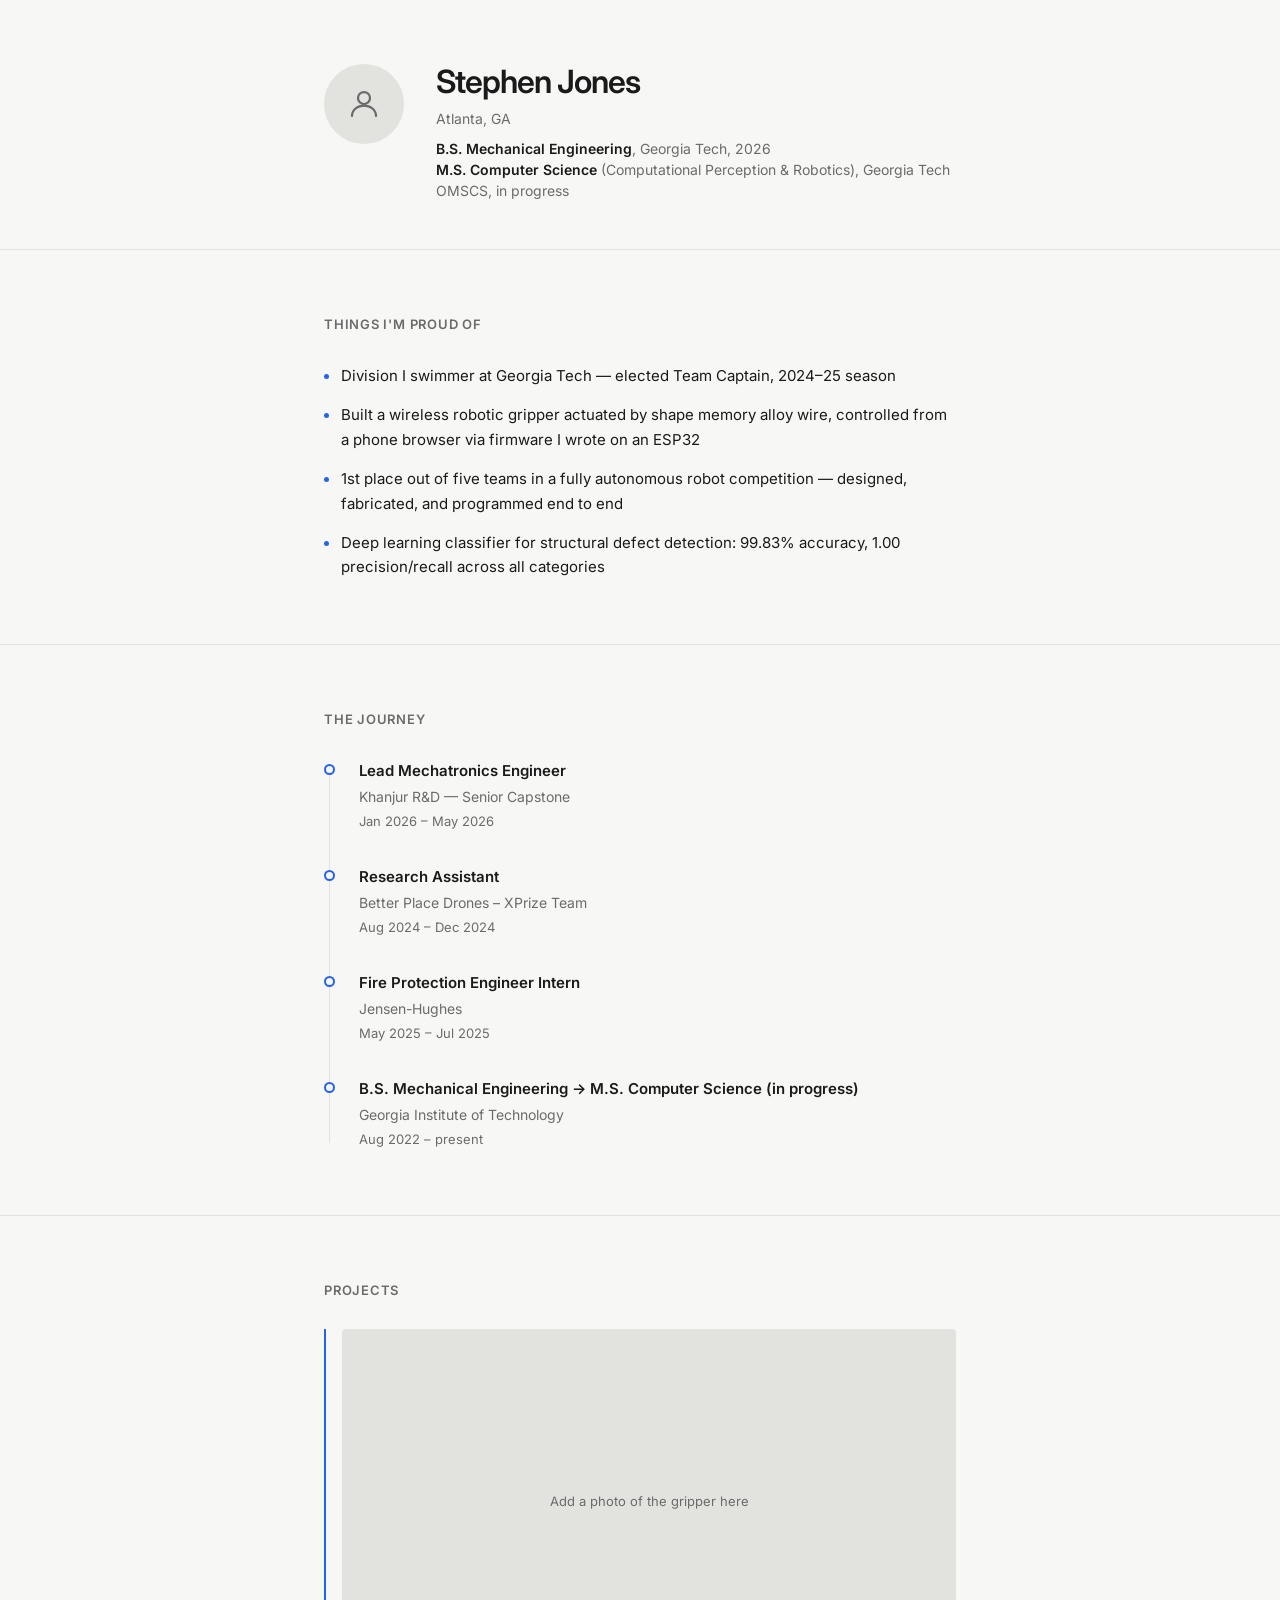
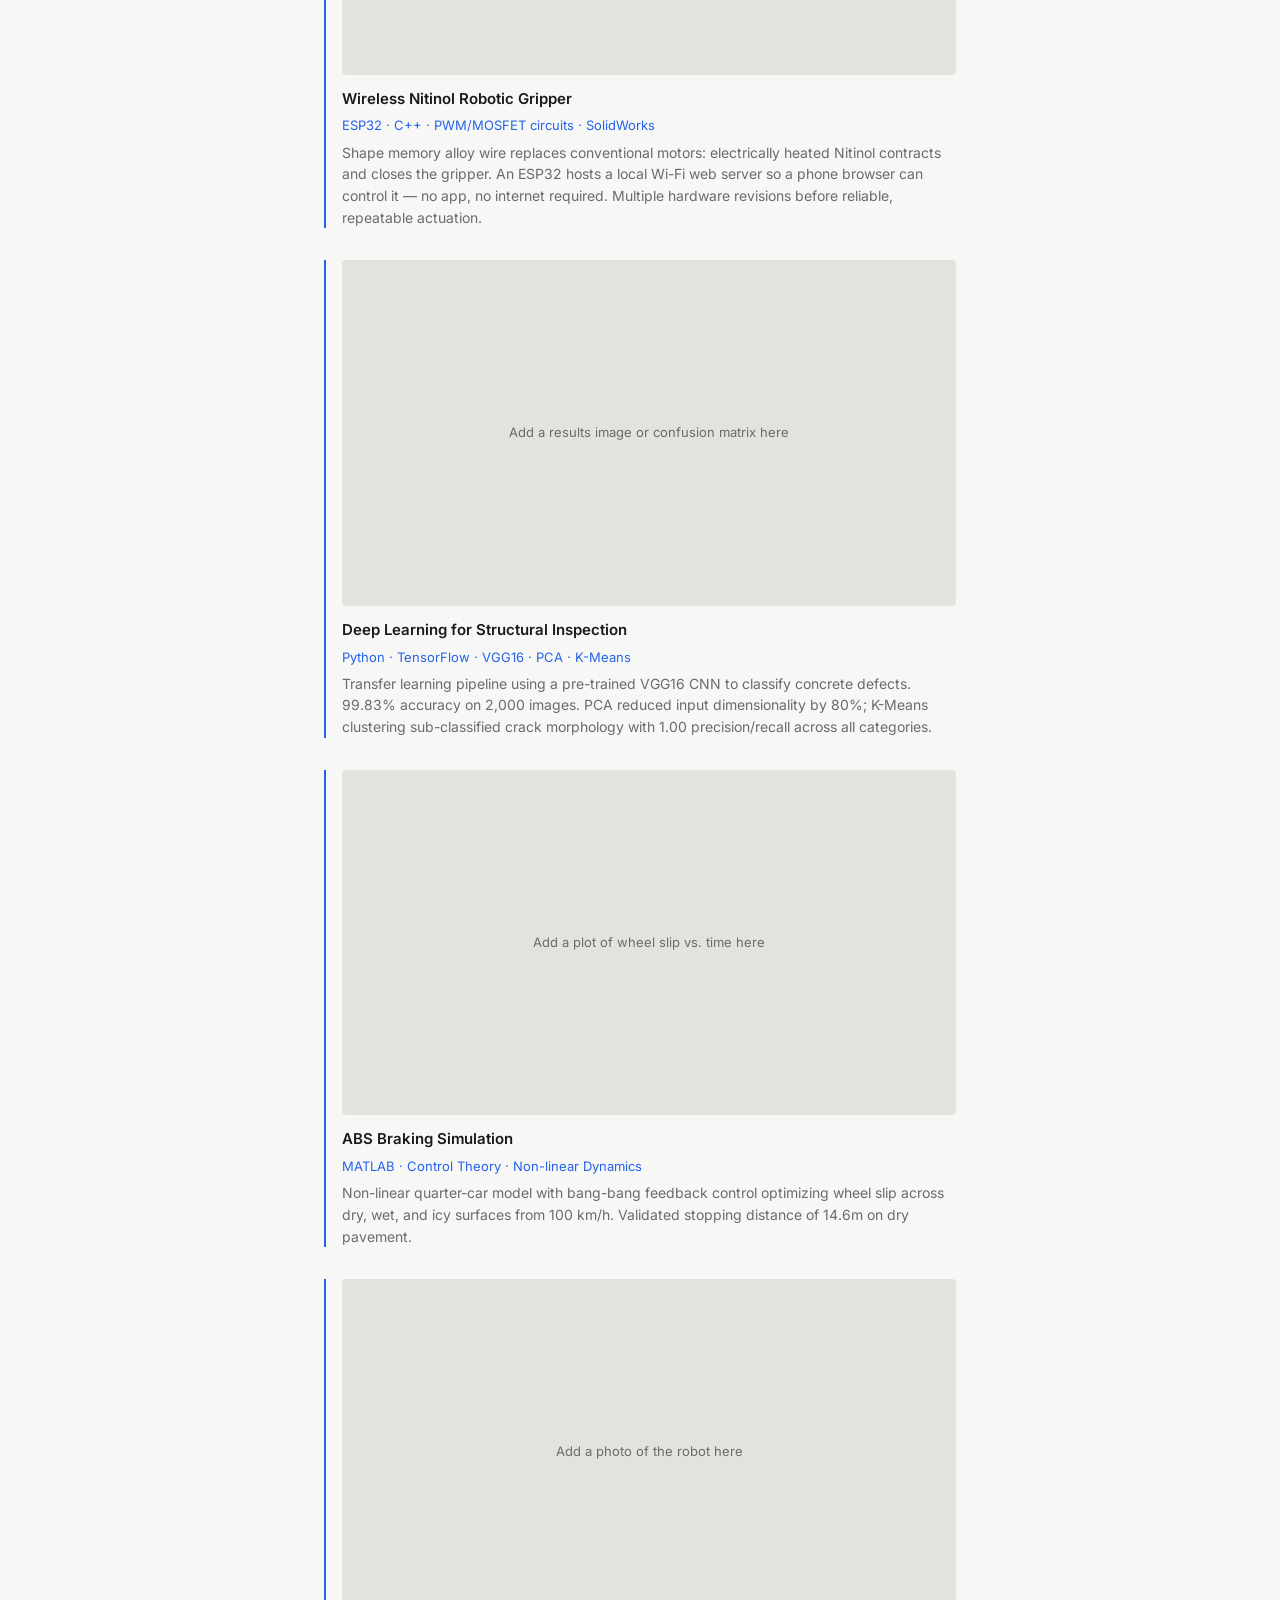
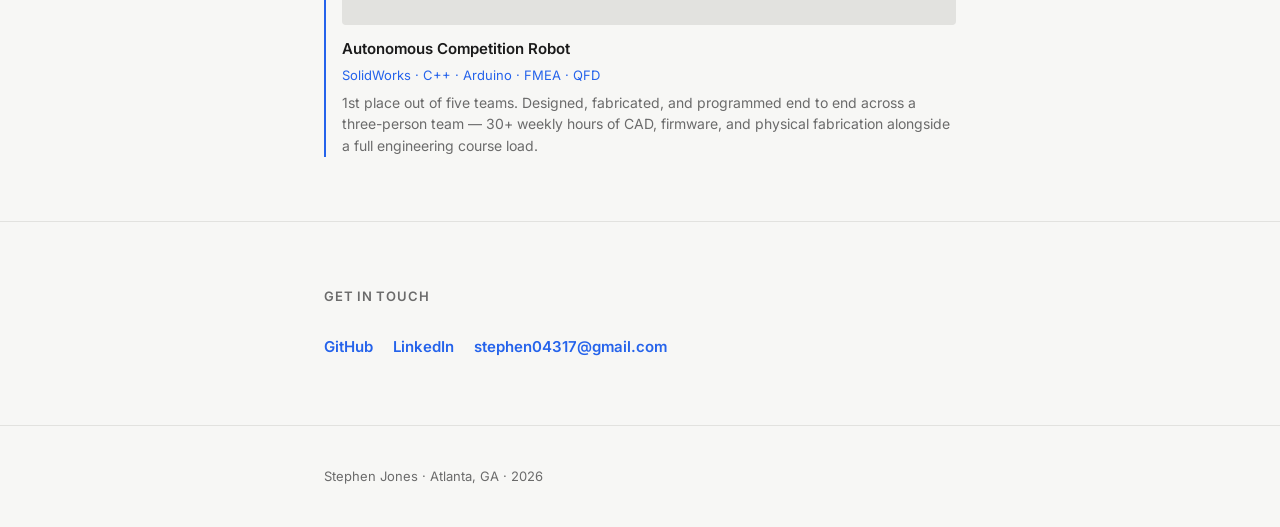
==== index.html @ 3814638d "Add files via upload" ====
<!DOCTYPE html>
<html lang="en">
<head>
  <meta charset="UTF-8">
  <meta name="viewport" content="width=device-width, initial-scale=1.0">
  <meta name="description" content="Stephen Jones — Robotics & Embedded Systems Engineer, Georgia Tech BSME + MSCS (Computational Perception & Robotics). Atlanta, GA.">
  <title>Stephen Jones</title>
  <link rel="preconnect" href="https://fonts.googleapis.com">
  <link rel="preconnect" href="https://fonts.gstatic.com" crossorigin>
  <link href="https://fonts.googleapis.com/css2?family=Inter:wght@400;600&display=swap" rel="stylesheet">
  <link rel="stylesheet" href="style.css">
</head>
<body>

  <!-- ── HEADER ──────────────────────────────────────────── -->
  <header>
    <div class="wrap">
      <div class="header-inner">

        <!-- Profile photo: replace src with your actual photo path -->
        <div class="photo-placeholder" title="Profile photo placeholder — replace with your photo">
          <svg width="36" height="36" viewBox="0 0 24 24" fill="none" stroke="currentColor" stroke-width="1.5" stroke-linecap="round" stroke-linejoin="round" aria-hidden="true">
            <circle cx="12" cy="8" r="4"/>
            <path d="M4 20c0-4 3.6-7 8-7s8 3 8 7"/>
          </svg>
        </div>

        <div class="header-text">
          <h1>Stephen Jones</h1>
          <p class="location">Atlanta, GA</p>
          <p class="degrees">
            <strong>B.S. Mechanical Engineering</strong>, Georgia Tech, 2026<br>
            <strong>M.S. Computer Science</strong> (Computational Perception &amp; Robotics), Georgia Tech OMSCS, in progress
          </p>
        </div>

      </div>
    </div>
  </header>

  <main>

    <!-- ── THINGS I'M PROUD OF ─────────────────────────── -->
    <section id="proud">
      <div class="wrap">
        <h2>Things I'm proud of</h2>
        <ul class="proud-list">
          <li>Division I swimmer at Georgia Tech — elected Team Captain, 2024–25 season</li>
          <li>Built a wireless robotic gripper actuated by shape memory alloy wire, controlled from a phone browser via firmware I wrote on an ESP32</li>
          <li>1st place out of five teams in a fully autonomous robot competition — designed, fabricated, and programmed end to end</li>
          <li>Deep learning classifier for structural defect detection: 99.83% accuracy, 1.00 precision/recall across all categories</li>
        </ul>
      </div>
    </section>

    <!-- ── THE JOURNEY ─────────────────────────────────── -->
    <section id="journey">
      <div class="wrap">
        <h2>The journey</h2>
        <div class="timeline">

          <div class="tl-item">
            <div class="tl-dot" aria-hidden="true"></div>
            <div class="tl-content">
              <div class="role">Lead Mechatronics Engineer</div>
              <div class="org">Khanjur R&amp;D — Senior Capstone</div>
              <div class="dates">Jan 2026 – May 2026</div>
            </div>
          </div>

          <div class="tl-item">
            <div class="tl-dot" aria-hidden="true"></div>
            <div class="tl-content">
              <div class="role">Research Assistant</div>
              <div class="org">Better Place Drones – XPrize Team</div>
              <div class="dates">Aug 2024 – Dec 2024</div>
            </div>
          </div>

          <div class="tl-item">
            <div class="tl-dot" aria-hidden="true"></div>
            <div class="tl-content">
              <div class="role">Fire Protection Engineer Intern</div>
              <div class="org">Jensen-Hughes</div>
              <div class="dates">May 2025 – Jul 2025</div>
            </div>
          </div>

          <div class="tl-item">
            <div class="tl-dot" aria-hidden="true"></div>
            <div class="tl-content">
              <div class="role">B.S. Mechanical Engineering → M.S. Computer Science (in progress)</div>
              <div class="org">Georgia Institute of Technology</div>
              <div class="dates">Aug 2022 – present</div>
            </div>
          </div>

        </div>
      </div>
    </section>

    <!-- ── PROJECTS ────────────────────────────────────── -->
    <section id="projects">
      <div class="wrap">
        <h2>Projects</h2>
        <div class="projects">

          <div class="project">
            <!-- Replace the div below with <img src="your-image.jpg" alt="Nitinol robotic gripper"> inside .project-img when you have a photo -->
            <div class="project-img" role="img" aria-label="Nitinol robotic gripper — image placeholder">
              Add a photo of the gripper here
            </div>
            <div>
              <div class="project-title">Wireless Nitinol Robotic Gripper</div>
              <div class="project-stack">ESP32 · C++ · PWM/MOSFET circuits · SolidWorks</div>
              <p class="project-desc">Shape memory alloy wire replaces conventional motors: electrically heated Nitinol contracts and closes the gripper. An ESP32 hosts a local Wi-Fi web server so a phone browser can control it — no app, no internet required. Multiple hardware revisions before reliable, repeatable actuation.</p>
            </div>
          </div>

          <div class="project">
            <div class="project-img" role="img" aria-label="Deep learning structural inspection — image placeholder">
              Add a results image or confusion matrix here
            </div>
            <div>
              <div class="project-title">Deep Learning for Structural Inspection</div>
              <div class="project-stack">Python · TensorFlow · VGG16 · PCA · K-Means</div>
              <p class="project-desc">Transfer learning pipeline using a pre-trained VGG16 CNN to classify concrete defects. 99.83% accuracy on 2,000 images. PCA reduced input dimensionality by 80%; K-Means clustering sub-classified crack morphology with 1.00 precision/recall across all categories.</p>
            </div>
          </div>

          <div class="project">
            <div class="project-img" role="img" aria-label="ABS braking simulation — image placeholder">
              Add a plot of wheel slip vs. time here
            </div>
            <div>
              <div class="project-title">ABS Braking Simulation</div>
              <div class="project-stack">MATLAB · Control Theory · Non-linear Dynamics</div>
              <p class="project-desc">Non-linear quarter-car model with bang-bang feedback control optimizing wheel slip across dry, wet, and icy surfaces from 100 km/h. Validated stopping distance of 14.6m on dry pavement.</p>
            </div>
          </div>

          <div class="project">
            <div class="project-img" role="img" aria-label="Autonomous competition robot — image placeholder">
              Add a photo of the robot here
            </div>
            <div>
              <div class="project-title">Autonomous Competition Robot</div>
              <div class="project-stack">SolidWorks · C++ · Arduino · FMEA · QFD</div>
              <p class="project-desc">1st place out of five teams. Designed, fabricated, and programmed end to end across a three-person team — 30+ weekly hours of CAD, firmware, and physical fabrication alongside a full engineering course load.</p>
            </div>
          </div>

        </div>
      </div>
    </section>

    <!-- ── CONTACT ─────────────────────────────────────── -->
    <section id="contact">
      <div class="wrap">
        <h2>Get in touch</h2>
        <div class="contact-links">
          <a href="https://github.com/sjones-code" target="_blank" rel="noopener noreferrer">GitHub</a>
          <a href="https://linkedin.com/in/sjones396" target="_blank" rel="noopener noreferrer">LinkedIn</a>
          <a href="mailto:stephen04317@gmail.com">stephen04317@gmail.com</a>
        </div>
      </div>
    </section>

  </main>

  <footer>
    <div class="wrap">
      <p>Stephen Jones &middot; Atlanta, GA &middot; <span id="yr"></span></p>
    </div>
  </footer>

  <script>
    document.getElementById('yr').textContent = new Date().getFullYear();
  </script>

</body>
</html>
---- style.css ----
/* ── Reset & base ─────────────────────────────────────────── */
*, *::before, *::after { box-sizing: border-box; margin: 0; padding: 0; }

:root {
  --bg:      #F7F7F5;
  --text:    #1A1A1A;
  --muted:   #6B6B6B;
  --accent:  #2563EB;
  --line:    #E2E2DF;
  --col:     680px;
  --gap:     4rem;
}

html { scroll-behavior: smooth; }

body {
  background: var(--bg);
  color: var(--text);
  font-family: 'Inter', system-ui, sans-serif;
  font-size: 1rem;
  line-height: 1.65;
  -webkit-font-smoothing: antialiased;
}

/* ── Layout ───────────────────────────────────────────────── */
.wrap {
  max-width: var(--col);
  margin: 0 auto;
  padding: 0 1.5rem;
}

section {
  padding: var(--gap) 0;
  border-top: 1px solid var(--line);
}

/* ── Header ───────────────────────────────────────────────── */
header {
  padding: 4rem 0 3rem;
}

.header-inner {
  display: flex;
  align-items: flex-start;
  gap: 2rem;
}

.photo-placeholder {
  flex-shrink: 0;
  width: 80px;
  height: 80px;
  border-radius: 50%;
  background: var(--line);
  border: 2px solid var(--line);
  display: flex;
  align-items: center;
  justify-content: center;
  overflow: hidden;
  position: relative;
}

.photo-placeholder img {
  width: 100%;
  height: 100%;
  object-fit: cover;
  border-radius: 50%;
}

.photo-placeholder svg {
  color: var(--muted);
}

.header-text h1 {
  font-size: 2rem;
  font-weight: 600;
  letter-spacing: -0.03em;
  line-height: 1.15;
  margin-bottom: 0.4rem;
}

.header-text .location {
  font-size: 0.875rem;
  color: var(--muted);
  margin-bottom: 0.5rem;
}

.header-text .degrees {
  font-size: 0.875rem;
  color: var(--muted);
  line-height: 1.5;
}

.degrees strong {
  color: var(--text);
  font-weight: 600;
}

/* ── Section headings ─────────────────────────────────────── */
h2 {
  font-size: 0.8125rem;
  font-weight: 600;
  color: var(--muted);
  letter-spacing: 0.06em;
  text-transform: uppercase;
  margin-bottom: 1.75rem;
}

/* ── Proud-of list ────────────────────────────────────────── */
.proud-list {
  list-style: none;
  display: flex;
  flex-direction: column;
  gap: 0.9rem;
}

.proud-list li {
  display: flex;
  align-items: baseline;
  gap: 0.75rem;
  font-size: 0.9375rem;
}

.proud-list li::before {
  content: '';
  display: inline-block;
  width: 5px;
  height: 5px;
  border-radius: 50%;
  background: var(--accent);
  flex-shrink: 0;
  position: relative;
  top: -0.1em;
}

/* ── Timeline ─────────────────────────────────────────────── */
.timeline {
  position: relative;
  display: flex;
  flex-direction: column;
  gap: 0;
}

.timeline::before {
  content: '';
  position: absolute;
  left: 5px;
  top: 8px;
  bottom: 8px;
  width: 1px;
  background: var(--line);
}

.tl-item {
  display: flex;
  gap: 1.5rem;
  padding-bottom: 2rem;
  position: relative;
}

.tl-item:last-child { padding-bottom: 0; }

.tl-dot {
  flex-shrink: 0;
  width: 11px;
  height: 11px;
  border-radius: 50%;
  border: 2px solid var(--accent);
  background: var(--bg);
  margin-top: 0.35rem;
  position: relative;
  z-index: 1;
}

.tl-content {}

.tl-content .role {
  font-size: 0.9375rem;
  font-weight: 600;
  margin-bottom: 0.1rem;
}

.tl-content .org {
  font-size: 0.875rem;
  color: var(--muted);
  margin-bottom: 0.2rem;
}

.tl-content .dates {
  font-size: 0.8125rem;
  color: var(--muted);
}

/* ── Projects ─────────────────────────────────────────────── */
.projects {
  display: flex;
  flex-direction: column;
  gap: 2rem;
}

.project {
  display: grid;
  grid-template-columns: 1fr;
  gap: 0.75rem;
  padding-left: 1rem;
  border-left: 2px solid var(--accent);
}

.project-img {
  width: 100%;
  aspect-ratio: 16/9;
  background: var(--line);
  border-radius: 4px;
  display: flex;
  align-items: center;
  justify-content: center;
  font-size: 0.8125rem;
  color: var(--muted);
  overflow: hidden;
}

.project-img img {
  width: 100%;
  height: 100%;
  object-fit: cover;
  border-radius: 4px;
}

.project-title {
  font-size: 0.9375rem;
  font-weight: 600;
  margin-bottom: 0.25rem;
}

.project-stack {
  font-size: 0.8125rem;
  color: var(--accent);
  margin-bottom: 0.3rem;
}

.project-desc {
  font-size: 0.875rem;
  color: var(--muted);
  line-height: 1.55;
}

/* ── Contact ──────────────────────────────────────────────── */
.contact-links {
  display: flex;
  flex-wrap: wrap;
  gap: 1.25rem;
}

.contact-links a {
  font-size: 0.9375rem;
  font-weight: 600;
  color: var(--accent);
  text-decoration: none;
  border-bottom: 1px solid transparent;
  transition: border-color 0.15s;
}

.contact-links a:hover {
  border-color: var(--accent);
}

footer {
  padding: 2.5rem 0;
  border-top: 1px solid var(--line);
}

footer p {
  font-size: 0.8125rem;
  color: var(--muted);
}

/* ── Responsive ───────────────────────────────────────────── */
@media (max-width: 520px) {
  :root { --gap: 2.75rem; }
  .header-inner { gap: 1.25rem; }
  .header-text h1 { font-size: 1.625rem; }
  .photo-placeholder { width: 64px; height: 64px; }
}

@media (prefers-reduced-motion: reduce) {
  html { scroll-behavior: auto; }
}
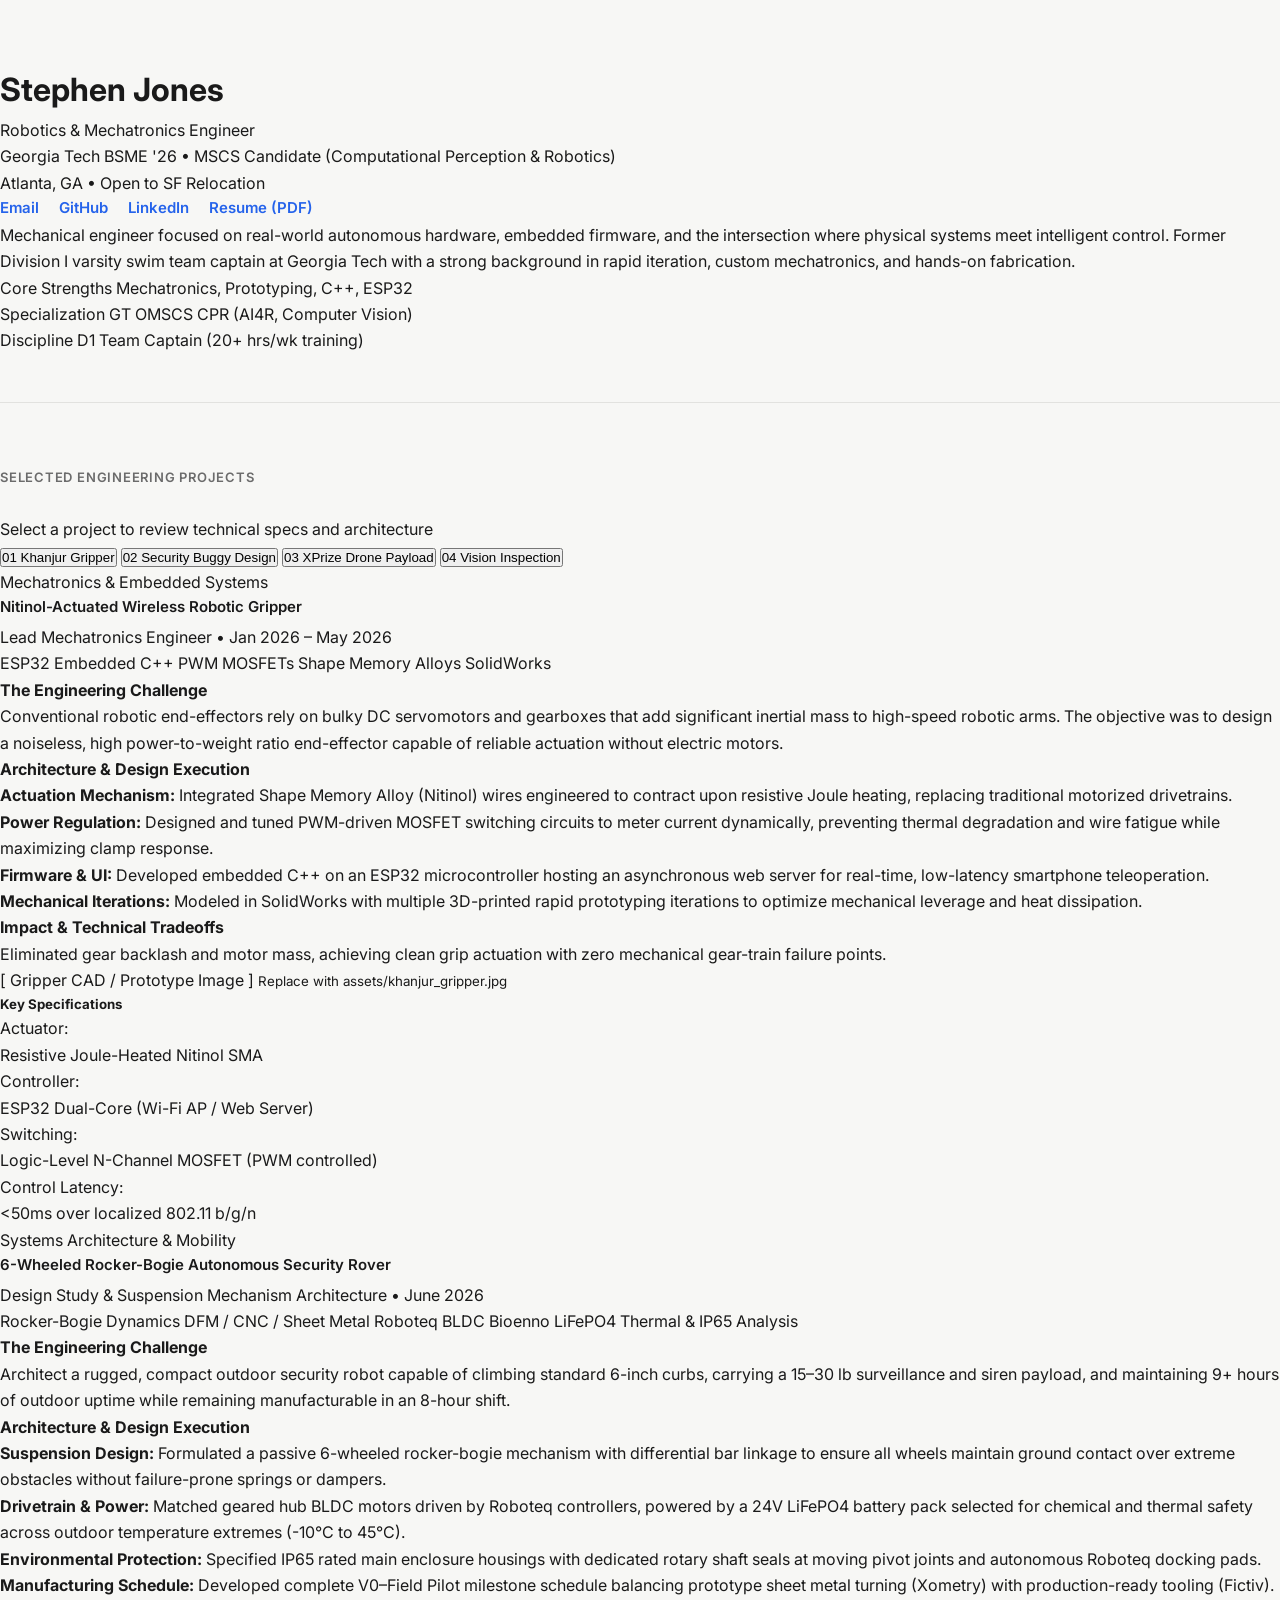
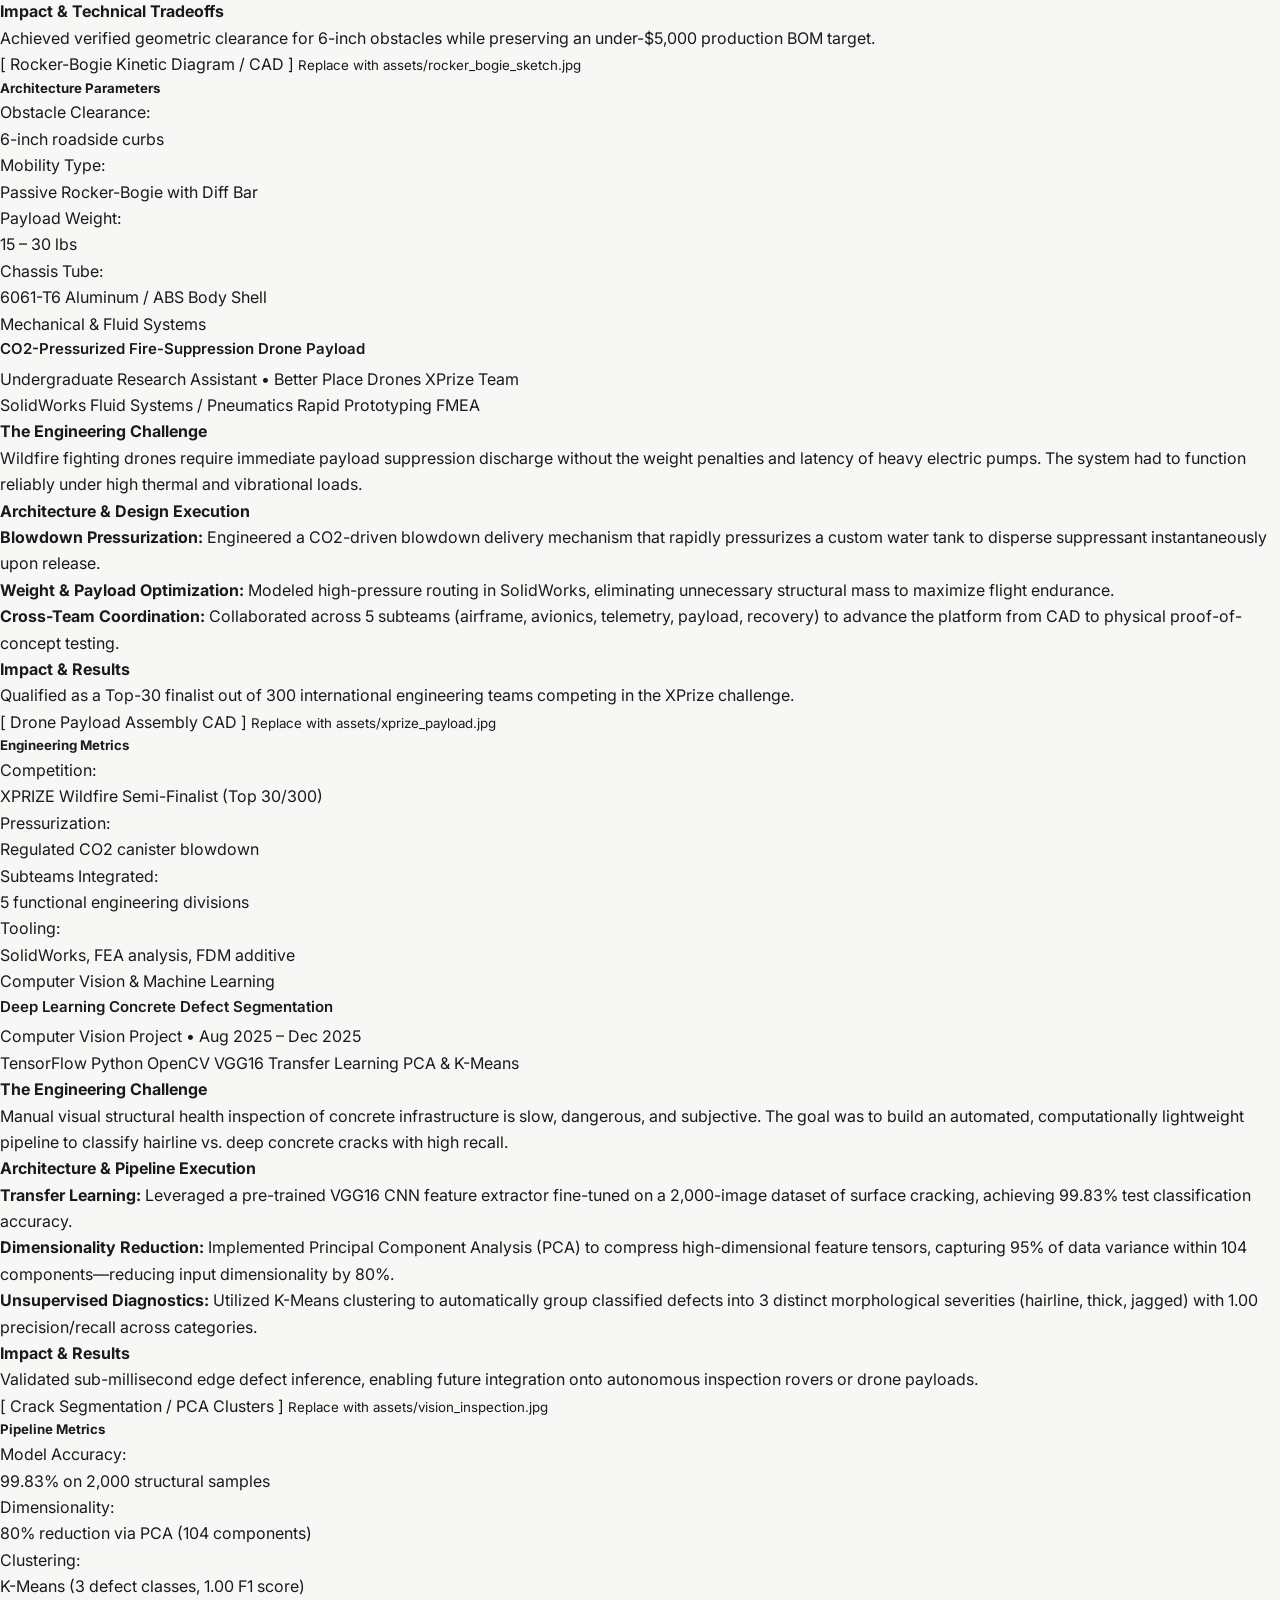
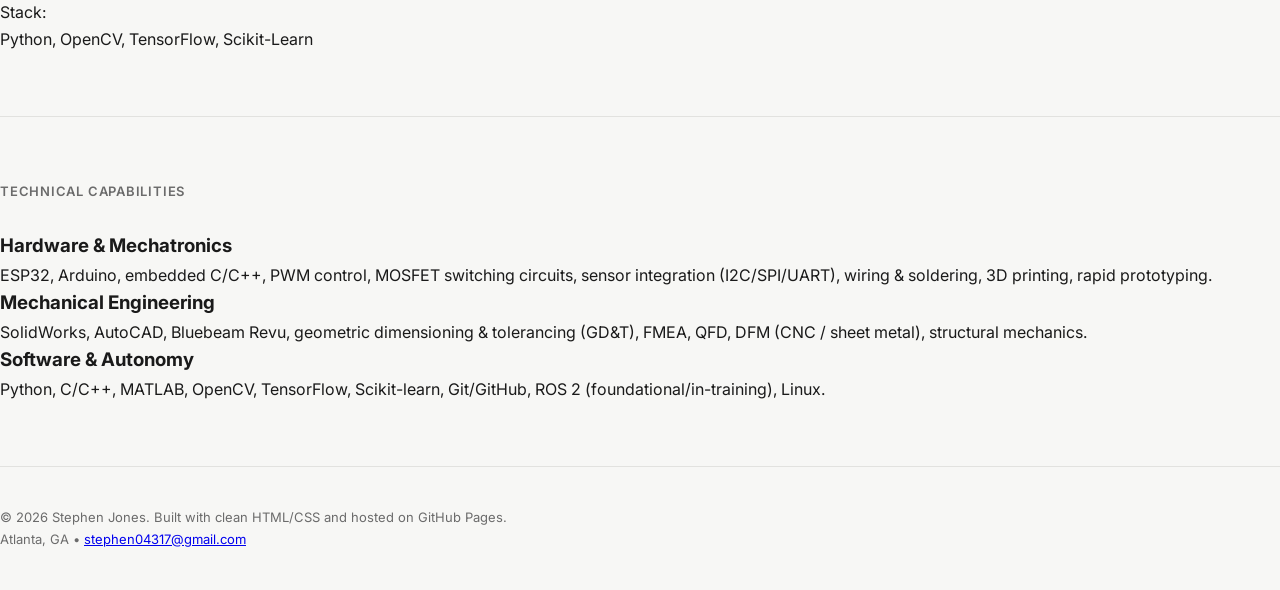
==== commit dcde3954: "Revise index.html for improved layout and content Updated the header section with new meta tags and " ====
--- a/index.html
+++ b/index.html
@@ -1,182 +1,402 @@
 <!DOCTYPE html>
 <html lang="en">
 <head>
-  <meta charset="UTF-8">
-  <meta name="viewport" content="width=device-width, initial-scale=1.0">
-  <meta name="description" content="Stephen Jones — Robotics & Embedded Systems Engineer, Georgia Tech BSME + MSCS (Computational Perception & Robotics). Atlanta, GA.">
-  <title>Stephen Jones</title>
+  <meta charset="UTF-8" />
+  <meta name="viewport" content="width=device-width, initial-scale=1.0" />
+  <title>Stephen Jones | Mechanical & Robotics Engineer</title>
+  <meta name="description" content="Portfolio of Stephen Jones – Georgia Tech BSME graduate & OMSCS CPR student specializing in robotics, mechatronics, and embedded systems." />
+  
+  <!-- Fonts -->
   <link rel="preconnect" href="https://fonts.googleapis.com">
   <link rel="preconnect" href="https://fonts.gstatic.com" crossorigin>
-  <link href="https://fonts.googleapis.com/css2?family=Inter:wght@400;600&display=swap" rel="stylesheet">
-  <link rel="stylesheet" href="style.css">
+  <link href="https://fonts.googleapis.com/css2?family=Inter:wght@400;500;600;700&family=JetBrains+Mono:wght@400;500&display=swap" rel="stylesheet">
+  
+  <link rel="stylesheet" href="style.css" />
 </head>
 <body>
 
-  <!-- ── HEADER ──────────────────────────────────────────── -->
-  <header>
-    <div class="wrap">
-      <div class="header-inner">
-
-        <!-- Profile photo: replace src with your actual photo path -->
-        <div class="photo-placeholder" title="Profile photo placeholder — replace with your photo">
-          <svg width="36" height="36" viewBox="0 0 24 24" fill="none" stroke="currentColor" stroke-width="1.5" stroke-linecap="round" stroke-linejoin="round" aria-hidden="true">
-            <circle cx="12" cy="8" r="4"/>
-            <path d="M4 20c0-4 3.6-7 8-7s8 3 8 7"/>
-          </svg>
-        </div>
-
-        <div class="header-text">
-          <h1>Stephen Jones</h1>
-          <p class="location">Atlanta, GA</p>
-          <p class="degrees">
-            <strong>B.S. Mechanical Engineering</strong>, Georgia Tech, 2026<br>
-            <strong>M.S. Computer Science</strong> (Computational Perception &amp; Robotics), Georgia Tech OMSCS, in progress
+  <div class="layout-wrapper">
+    <!-- Header / Bio Section -->
+    <header class="profile-header">
+      <div class="profile-top">
+        <div class="profile-intro">
+          <h1 class="name">Stephen Jones</h1>
+          <p class="headline">Robotics & Mechatronics Engineer</p>
+          <p class="sub-headline">Georgia Tech BSME '26 &bull; MSCS Candidate (Computational Perception & Robotics)</p>
+          <p class="location-tag">
+            <span class="status-indicator"></span> Atlanta, GA &bull; Open to SF Relocation
           </p>
         </div>
-
-      </div>
-    </div>
-  </header>
-
-  <main>
-
-    <!-- ── THINGS I'M PROUD OF ─────────────────────────── -->
-    <section id="proud">
-      <div class="wrap">
-        <h2>Things I'm proud of</h2>
-        <ul class="proud-list">
-          <li>Division I swimmer at Georgia Tech — elected Team Captain, 2024–25 season</li>
-          <li>Built a wireless robotic gripper actuated by shape memory alloy wire, controlled from a phone browser via firmware I wrote on an ESP32</li>
-          <li>1st place out of five teams in a fully autonomous robot competition — designed, fabricated, and programmed end to end</li>
-          <li>Deep learning classifier for structural defect detection: 99.83% accuracy, 1.00 precision/recall across all categories</li>
-        </ul>
+        <div class="contact-links">
+          <a href="mailto:stephen04317@gmail.com" class="btn btn-secondary">Email</a>
+          <a href="https://github.com/sjones-code" target="_blank" rel="noopener" class="btn btn-secondary">GitHub</a>
+          <a href="https://linkedin.com/in/sjones396" target="_blank" rel="noopener" class="btn btn-secondary">LinkedIn</a>
+          <a href="Stephen Fall 26' Resume.pdf" target="_blank" class="btn btn-primary">Resume (PDF)</a>
+        </div>
+      </div>
+
+      <div class="profile-summary">
+        <p>
+          Mechanical engineer focused on real-world autonomous hardware, embedded firmware, and the intersection where physical systems meet intelligent control. Former Division I varsity swim team captain at Georgia Tech with a strong background in rapid iteration, custom mechatronics, and hands-on fabrication.
+        </p>
+      </div>
+
+      <!-- Quick Highlights Bar -->
+      <div class="quick-stats-grid">
+        <div class="stat-card">
+          <span class="stat-label">Core Strengths</span>
+          <span class="stat-value">Mechatronics, Prototyping, C++, ESP32</span>
+        </div>
+        <div class="stat-card">
+          <span class="stat-label">Specialization</span>
+          <span class="stat-value">GT OMSCS CPR (AI4R, Computer Vision)</span>
+        </div>
+        <div class="stat-card">
+          <span class="stat-label">Discipline</span>
+          <span class="stat-value">D1 Team Captain (20+ hrs/wk training)</span>
+        </div>
+      </div>
+    </header>
+
+    <!-- Projects Tabbed Section -->
+    <section class="projects-section" id="projects">
+      <div class="section-header-row">
+        <h2 class="section-title">Selected Engineering Projects</h2>
+        <span class="section-subtitle">Select a project to review technical specs and architecture</span>
+      </div>
+
+      <!-- Tab Navigation Controls -->
+      <div class="tabs-nav" role="tablist" aria-label="Project tabs">
+        <button class="tab-btn active" role="tab" aria-selected="true" aria-controls="panel-khanjur" id="tab-khanjur" onclick="switchTab('khanjur')">
+          <span class="tab-index">01</span>
+          <span class="tab-name">Khanjur Gripper</span>
+        </button>
+        <button class="tab-btn" role="tab" aria-selected="false" aria-controls="panel-rover" id="tab-rover" onclick="switchTab('rover')">
+          <span class="tab-index">02</span>
+          <span class="tab-name">Security Buggy Design</span>
+        </button>
+        <button class="tab-btn" role="tab" aria-selected="false" aria-controls="panel-drones" id="tab-drones" onclick="switchTab('drones')">
+          <span class="tab-index">03</span>
+          <span class="tab-name">XPrize Drone Payload</span>
+        </button>
+        <button class="tab-btn" role="tab" aria-selected="false" aria-controls="panel-vision" id="tab-vision" onclick="switchTab('vision')">
+          <span class="tab-index">04</span>
+          <span class="tab-name">Vision Inspection</span>
+        </button>
+      </div>
+
+      <!-- Tab Panels Container -->
+      <div class="tab-content-container">
+
+        <!-- PROJECT 1: KHANJUR GRIPPER -->
+        <article class="project-panel active" role="tabpanel" id="panel-khanjur" aria-labelledby="tab-khanjur">
+          <div class="project-header">
+            <div>
+              <span class="badge">Mechatronics & Embedded Systems</span>
+              <h3 class="project-title">Nitinol-Actuated Wireless Robotic Gripper</h3>
+              <p class="project-role-tag">Lead Mechatronics Engineer &bull; Jan 2026 – May 2026</p>
+            </div>
+            <div class="tech-pills">
+              <span>ESP32</span>
+              <span>Embedded C++</span>
+              <span>PWM MOSFETs</span>
+              <span>Shape Memory Alloys</span>
+              <span>SolidWorks</span>
+            </div>
+          </div>
+
+          <div class="project-body-grid">
+            <div class="project-text">
+              <div class="detail-block">
+                <h4>The Engineering Challenge</h4>
+                <p>
+                  Conventional robotic end-effectors rely on bulky DC servomotors and gearboxes that add significant inertial mass to high-speed robotic arms. The objective was to design a noiseless, high power-to-weight ratio end-effector capable of reliable actuation without electric motors.
+                </p>
+              </div>
+
+              <div class="detail-block">
+                <h4>Architecture & Design Execution</h4>
+                <ul>
+                  <li><strong>Actuation Mechanism:</strong> Integrated Shape Memory Alloy (Nitinol) wires engineered to contract upon resistive Joule heating, replacing traditional motorized drivetrains.</li>
+                  <li><strong>Power Regulation:</strong> Designed and tuned PWM-driven MOSFET switching circuits to meter current dynamically, preventing thermal degradation and wire fatigue while maximizing clamp response.</li>
+                  <li><strong>Firmware & UI:</strong> Developed embedded C++ on an ESP32 microcontroller hosting an asynchronous web server for real-time, low-latency smartphone teleoperation.</li>
+                  <li><strong>Mechanical Iterations:</strong> Modeled in SolidWorks with multiple 3D-printed rapid prototyping iterations to optimize mechanical leverage and heat dissipation.</li>
+                </ul>
+              </div>
+
+              <div class="detail-block">
+                <h4>Impact & Technical Tradeoffs</h4>
+                <p class="highlight-metric">
+                  Eliminated gear backlash and motor mass, achieving clean grip actuation with zero mechanical gear-train failure points.
+                </p>
+              </div>
+            </div>
+
+            <div class="project-media-column">
+              <div class="media-placeholder">
+                <div class="media-dummy">
+                  <span>[ Gripper CAD / Prototype Image ]</span>
+                  <small>Replace with assets/khanjur_gripper.jpg</small>
+                </div>
+              </div>
+              <div class="specs-box">
+                <h5>Key Specifications</h5>
+                <dl>
+                  <dt>Actuator:</dt><dd>Resistive Joule-Heated Nitinol SMA</dd>
+                  <dt>Controller:</dt><dd>ESP32 Dual-Core (Wi-Fi AP / Web Server)</dd>
+                  <dt>Switching:</dt><dd>Logic-Level N-Channel MOSFET (PWM controlled)</dd>
+                  <dt>Control Latency:</dt><dd>&lt;50ms over localized 802.11 b/g/n</dd>
+                </dl>
+              </div>
+            </div>
+          </div>
+        </article>
+
+        <!-- PROJECT 2: SECURITY BUGGY (UNDAUNTED TECH ASSESSMENT) -->
+        <article class="project-panel" role="tabpanel" id="panel-rover" aria-labelledby="tab-rover">
+          <div class="project-header">
+            <div>
+              <span class="badge">Systems Architecture & Mobility</span>
+              <h3 class="project-title">6-Wheeled Rocker-Bogie Autonomous Security Rover</h3>
+              <p class="project-role-tag">Design Study & Suspension Mechanism Architecture &bull; June 2026</p>
+            </div>
+            <div class="tech-pills">
+              <span>Rocker-Bogie Dynamics</span>
+              <span>DFM / CNC / Sheet Metal</span>
+              <span>Roboteq BLDC</span>
+              <span>Bioenno LiFePO4</span>
+              <span>Thermal & IP65 Analysis</span>
+            </div>
+          </div>
+
+          <div class="project-body-grid">
+            <div class="project-text">
+              <div class="detail-block">
+                <h4>The Engineering Challenge</h4>
+                <p>
+                  Architect a rugged, compact outdoor security robot capable of climbing standard 6-inch curbs, carrying a 15–30 lb surveillance and siren payload, and maintaining 9+ hours of outdoor uptime while remaining manufacturable in an 8-hour shift.
+                </p>
+              </div>
+
+              <div class="detail-block">
+                <h4>Architecture & Design Execution</h4>
+                <ul>
+                  <li><strong>Suspension Design:</strong> Formulated a passive 6-wheeled rocker-bogie mechanism with differential bar linkage to ensure all wheels maintain ground contact over extreme obstacles without failure-prone springs or dampers.</li>
+                  <li><strong>Drivetrain & Power:</strong> Matched geared hub BLDC motors driven by Roboteq controllers, powered by a 24V LiFePO4 battery pack selected for chemical and thermal safety across outdoor temperature extremes (-10&deg;C to 45&deg;C).</li>
+                  <li><strong>Environmental Protection:</strong> Specified IP65 rated main enclosure housings with dedicated rotary shaft seals at moving pivot joints and autonomous Roboteq docking pads.</li>
+                  <li><strong>Manufacturing Schedule:</strong> Developed complete V0–Field Pilot milestone schedule balancing prototype sheet metal turning (Xometry) with production-ready tooling (Fictiv).</li>
+                </ul>
+              </div>
+
+              <div class="detail-block">
+                <h4>Impact & Technical Tradeoffs</h4>
+                <p class="highlight-metric">
+                  Achieved verified geometric clearance for 6-inch obstacles while preserving an under-$5,000 production BOM target.
+                </p>
+              </div>
+            </div>
+
+            <div class="project-media-column">
+              <div class="media-placeholder">
+                <div class="media-dummy">
+                  <span>[ Rocker-Bogie Kinetic Diagram / CAD ]</span>
+                  <small>Replace with assets/rocker_bogie_sketch.jpg</small>
+                </div>
+              </div>
+              <div class="specs-box">
+                <h5>Architecture Parameters</h5>
+                <dl>
+                  <dt>Obstacle Clearance:</dt><dd>6-inch roadside curbs</dd>
+                  <dt>Mobility Type:</dt><dd>Passive Rocker-Bogie with Diff Bar</dd>
+                  <dt>Payload Weight:</dt><dd>15 – 30 lbs</dd>
+                  <dt>Chassis Tube:</dt><dd>6061-T6 Aluminum / ABS Body Shell</dd>
+                </dl>
+              </div>
+            </div>
+          </div>
+        </article>
+
+        <!-- PROJECT 3: XPRIZE DRONE PAYLOAD -->
+        <article class="project-panel" role="tabpanel" id="panel-drones" aria-labelledby="tab-drones">
+          <div class="project-header">
+            <div>
+              <span class="badge">Mechanical & Fluid Systems</span>
+              <h3 class="project-title">CO2-Pressurized Fire-Suppression Drone Payload</h3>
+              <p class="project-role-tag">Undergraduate Research Assistant &bull; Better Place Drones XPrize Team</p>
+            </div>
+            <div class="tech-pills">
+              <span>SolidWorks</span>
+              <span>Fluid Systems / Pneumatics</span>
+              <span>Rapid Prototyping</span>
+              <span>FMEA</span>
+            </div>
+          </div>
+
+          <div class="project-body-grid">
+            <div class="project-text">
+              <div class="detail-block">
+                <h4>The Engineering Challenge</h4>
+                <p>
+                  Wildfire fighting drones require immediate payload suppression discharge without the weight penalties and latency of heavy electric pumps. The system had to function reliably under high thermal and vibrational loads.
+                </p>
+              </div>
+
+              <div class="detail-block">
+                <h4>Architecture & Design Execution</h4>
+                <ul>
+                  <li><strong>Blowdown Pressurization:</strong> Engineered a CO2-driven blowdown delivery mechanism that rapidly pressurizes a custom water tank to disperse suppressant instantaneously upon release.</li>
+                  <li><strong>Weight & Payload Optimization:</strong> Modeled high-pressure routing in SolidWorks, eliminating unnecessary structural mass to maximize flight endurance.</li>
+                  <li><strong>Cross-Team Coordination:</strong> Collaborated across 5 subteams (airframe, avionics, telemetry, payload, recovery) to advance the platform from CAD to physical proof-of-concept testing.</li>
+                </ul>
+              </div>
+
+              <div class="detail-block">
+                <h4>Impact & Results</h4>
+                <p class="highlight-metric">
+                  Qualified as a Top-30 finalist out of 300 international engineering teams competing in the XPrize challenge.
+                </p>
+              </div>
+            </div>
+
+            <div class="project-media-column">
+              <div class="media-placeholder">
+                <div class="media-dummy">
+                  <span>[ Drone Payload Assembly CAD ]</span>
+                  <small>Replace with assets/xprize_payload.jpg</small>
+                </div>
+              </div>
+              <div class="specs-box">
+                <h5>Engineering Metrics</h5>
+                <dl>
+                  <dt>Competition:</dt><dd>XPRIZE Wildfire Semi-Finalist (Top 30/300)</dd>
+                  <dt>Pressurization:</dt><dd>Regulated CO2 canister blowdown</dd>
+                  <dt>Subteams Integrated:</dt><dd>5 functional engineering divisions</dd>
+                  <dt>Tooling:</dt><dd>SolidWorks, FEA analysis, FDM additive</dd>
+                </dl>
+              </div>
+            </div>
+          </div>
+        </article>
+
+        <!-- PROJECT 4: VISION INSPECTION -->
+        <article class="project-panel" role="tabpanel" id="panel-vision" aria-labelledby="tab-vision">
+          <div class="project-header">
+            <div>
+              <span class="badge">Computer Vision & Machine Learning</span>
+              <h3 class="project-title">Deep Learning Concrete Defect Segmentation</h3>
+              <p class="project-role-tag">Computer Vision Project &bull; Aug 2025 – Dec 2025</p>
+            </div>
+            <div class="tech-pills">
+              <span>TensorFlow</span>
+              <span>Python</span>
+              <span>OpenCV</span>
+              <span>VGG16 Transfer Learning</span>
+              <span>PCA & K-Means</span>
+            </div>
+          </div>
+
+          <div class="project-body-grid">
+            <div class="project-text">
+              <div class="detail-block">
+                <h4>The Engineering Challenge</h4>
+                <p>
+                  Manual visual structural health inspection of concrete infrastructure is slow, dangerous, and subjective. The goal was to build an automated, computationally lightweight pipeline to classify hairline vs. deep concrete cracks with high recall.
+                </p>
+              </div>
+
+              <div class="detail-block">
+                <h4>Architecture & Pipeline Execution</h4>
+                <ul>
+                  <li><strong>Transfer Learning:</strong> Leveraged a pre-trained VGG16 CNN feature extractor fine-tuned on a 2,000-image dataset of surface cracking, achieving 99.83% test classification accuracy.</li>
+                  <li><strong>Dimensionality Reduction:</strong> Implemented Principal Component Analysis (PCA) to compress high-dimensional feature tensors, capturing 95% of data variance within 104 components—reducing input dimensionality by 80%.</li>
+                  <li><strong>Unsupervised Diagnostics:</strong> Utilized K-Means clustering to automatically group classified defects into 3 distinct morphological severities (hairline, thick, jagged) with 1.00 precision/recall across categories.</li>
+                </ul>
+              </div>
+
+              <div class="detail-block">
+                <h4>Impact & Results</h4>
+                <p class="highlight-metric">
+                  Validated sub-millisecond edge defect inference, enabling future integration onto autonomous inspection rovers or drone payloads.
+                </p>
+              </div>
+            </div>
+
+            <div class="project-media-column">
+              <div class="media-placeholder">
+                <div class="media-dummy">
+                  <span>[ Crack Segmentation / PCA Clusters ]</span>
+                  <small>Replace with assets/vision_inspection.jpg</small>
+                </div>
+              </div>
+              <div class="specs-box">
+                <h5>Pipeline Metrics</h5>
+                <dl>
+                  <dt>Model Accuracy:</dt><dd>99.83% on 2,000 structural samples</dd>
+                  <dt>Dimensionality:</dt><dd>80% reduction via PCA (104 components)</dd>
+                  <dt>Clustering:</dt><dd>K-Means (3 defect classes, 1.00 F1 score)</dd>
+                  <dt>Stack:</dt><dd>Python, OpenCV, TensorFlow, Scikit-Learn</dd>
+                </dl>
+              </div>
+            </div>
+          </div>
+        </article>
+
       </div>
     </section>
 
-    <!-- ── THE JOURNEY ─────────────────────────────────── -->
-    <section id="journey">
-      <div class="wrap">
-        <h2>The journey</h2>
-        <div class="timeline">
-
-          <div class="tl-item">
-            <div class="tl-dot" aria-hidden="true"></div>
-            <div class="tl-content">
-              <div class="role">Lead Mechatronics Engineer</div>
-              <div class="org">Khanjur R&amp;D — Senior Capstone</div>
-              <div class="dates">Jan 2026 – May 2026</div>
-            </div>
-          </div>
-
-          <div class="tl-item">
-            <div class="tl-dot" aria-hidden="true"></div>
-            <div class="tl-content">
-              <div class="role">Research Assistant</div>
-              <div class="org">Better Place Drones – XPrize Team</div>
-              <div class="dates">Aug 2024 – Dec 2024</div>
-            </div>
-          </div>
-
-          <div class="tl-item">
-            <div class="tl-dot" aria-hidden="true"></div>
-            <div class="tl-content">
-              <div class="role">Fire Protection Engineer Intern</div>
-              <div class="org">Jensen-Hughes</div>
-              <div class="dates">May 2025 – Jul 2025</div>
-            </div>
-          </div>
-
-          <div class="tl-item">
-            <div class="tl-dot" aria-hidden="true"></div>
-            <div class="tl-content">
-              <div class="role">B.S. Mechanical Engineering → M.S. Computer Science (in progress)</div>
-              <div class="org">Georgia Institute of Technology</div>
-              <div class="dates">Aug 2022 – present</div>
-            </div>
-          </div>
-
+    <!-- Technical Skills Breakdown -->
+    <section class="skills-section">
+      <h2 class="section-title">Technical Capabilities</h2>
+      <div class="skills-grid">
+        <div class="skill-category">
+          <h3>Hardware & Mechatronics</h3>
+          <p>ESP32, Arduino, embedded C/C++, PWM control, MOSFET switching circuits, sensor integration (I2C/SPI/UART), wiring & soldering, 3D printing, rapid prototyping.</p>
+        </div>
+        <div class="skill-category">
+          <h3>Mechanical Engineering</h3>
+          <p>SolidWorks, AutoCAD, Bluebeam Revu, geometric dimensioning & tolerancing (GD&T), FMEA, QFD, DFM (CNC / sheet metal), structural mechanics.</p>
+        </div>
+        <div class="skill-category">
+          <h3>Software & Autonomy</h3>
+          <p>Python, C/C++, MATLAB, OpenCV, TensorFlow, Scikit-learn, Git/GitHub, ROS 2 (foundational/in-training), Linux.</p>
         </div>
       </div>
     </section>
 
-    <!-- ── PROJECTS ────────────────────────────────────── -->
-    <section id="projects">
-      <div class="wrap">
-        <h2>Projects</h2>
-        <div class="projects">
-
-          <div class="project">
-            <!-- Replace the div below with <img src="your-image.jpg" alt="Nitinol robotic gripper"> inside .project-img when you have a photo -->
-            <div class="project-img" role="img" aria-label="Nitinol robotic gripper — image placeholder">
-              Add a photo of the gripper here
-            </div>
-            <div>
-              <div class="project-title">Wireless Nitinol Robotic Gripper</div>
-              <div class="project-stack">ESP32 · C++ · PWM/MOSFET circuits · SolidWorks</div>
-              <p class="project-desc">Shape memory alloy wire replaces conventional motors: electrically heated Nitinol contracts and closes the gripper. An ESP32 hosts a local Wi-Fi web server so a phone browser can control it — no app, no internet required. Multiple hardware revisions before reliable, repeatable actuation.</p>
-            </div>
-          </div>
-
-          <div class="project">
-            <div class="project-img" role="img" aria-label="Deep learning structural inspection — image placeholder">
-              Add a results image or confusion matrix here
-            </div>
-            <div>
-              <div class="project-title">Deep Learning for Structural Inspection</div>
-              <div class="project-stack">Python · TensorFlow · VGG16 · PCA · K-Means</div>
-              <p class="project-desc">Transfer learning pipeline using a pre-trained VGG16 CNN to classify concrete defects. 99.83% accuracy on 2,000 images. PCA reduced input dimensionality by 80%; K-Means clustering sub-classified crack morphology with 1.00 precision/recall across all categories.</p>
-            </div>
-          </div>
-
-          <div class="project">
-            <div class="project-img" role="img" aria-label="ABS braking simulation — image placeholder">
-              Add a plot of wheel slip vs. time here
-            </div>
-            <div>
-              <div class="project-title">ABS Braking Simulation</div>
-              <div class="project-stack">MATLAB · Control Theory · Non-linear Dynamics</div>
-              <p class="project-desc">Non-linear quarter-car model with bang-bang feedback control optimizing wheel slip across dry, wet, and icy surfaces from 100 km/h. Validated stopping distance of 14.6m on dry pavement.</p>
-            </div>
-          </div>
-
-          <div class="project">
-            <div class="project-img" role="img" aria-label="Autonomous competition robot — image placeholder">
-              Add a photo of the robot here
-            </div>
-            <div>
-              <div class="project-title">Autonomous Competition Robot</div>
-              <div class="project-stack">SolidWorks · C++ · Arduino · FMEA · QFD</div>
-              <p class="project-desc">1st place out of five teams. Designed, fabricated, and programmed end to end across a three-person team — 30+ weekly hours of CAD, firmware, and physical fabrication alongside a full engineering course load.</p>
-            </div>
-          </div>
-
-        </div>
-      </div>
-    </section>
-
-    <!-- ── CONTACT ─────────────────────────────────────── -->
-    <section id="contact">
-      <div class="wrap">
-        <h2>Get in touch</h2>
-        <div class="contact-links">
-          <a href="https://github.com/sjones-code" target="_blank" rel="noopener noreferrer">GitHub</a>
-          <a href="https://linkedin.com/in/sjones396" target="_blank" rel="noopener noreferrer">LinkedIn</a>
-          <a href="mailto:stephen04317@gmail.com">stephen04317@gmail.com</a>
-        </div>
-      </div>
-    </section>
-
-  </main>
-
-  <footer>
-    <div class="wrap">
-      <p>Stephen Jones &middot; Atlanta, GA &middot; <span id="yr"></span></p>
-    </div>
-  </footer>
+    <!-- Footer -->
+    <footer class="site-footer">
+      <div class="footer-content">
+        <p>&copy; 2026 Stephen Jones. Built with clean HTML/CSS and hosted on GitHub Pages.</p>
+        <p class="footer-sub">Atlanta, GA &bull; <a href="mailto:stephen04317@gmail.com">stephen04317@gmail.com</a></p>
+      </div>
+    </footer>
+  </div>
 
   <script>
-    document.getElementById('yr').textContent = new Date().getFullYear();
+    function switchTab(projectId) {
+      // Deactivate all tab buttons
+      const tabButtons = document.querySelectorAll('.tab-btn');
+      tabButtons.forEach(btn => {
+        btn.classList.remove('active');
+        btn.setAttribute('aria-selected', 'false');
+      });
+
+      // Hide all panels
+      const panels = document.querySelectorAll('.project-panel');
+      panels.forEach(panel => {
+        panel.classList.remove('active');
+      });
+
+      // Activate target
+      const activeBtn = document.getElementById(`tab-${projectId}`);
+      const activePanel = document.getElementById(`panel-${projectId}`);
+
+      if (activeBtn && activePanel) {
+        activeBtn.classList.add('active');
+        activeBtn.setAttribute('aria-selected', 'true');
+        activePanel.classList.add('active');
+      }
+    }
   </script>
-
 </body>
 </html>
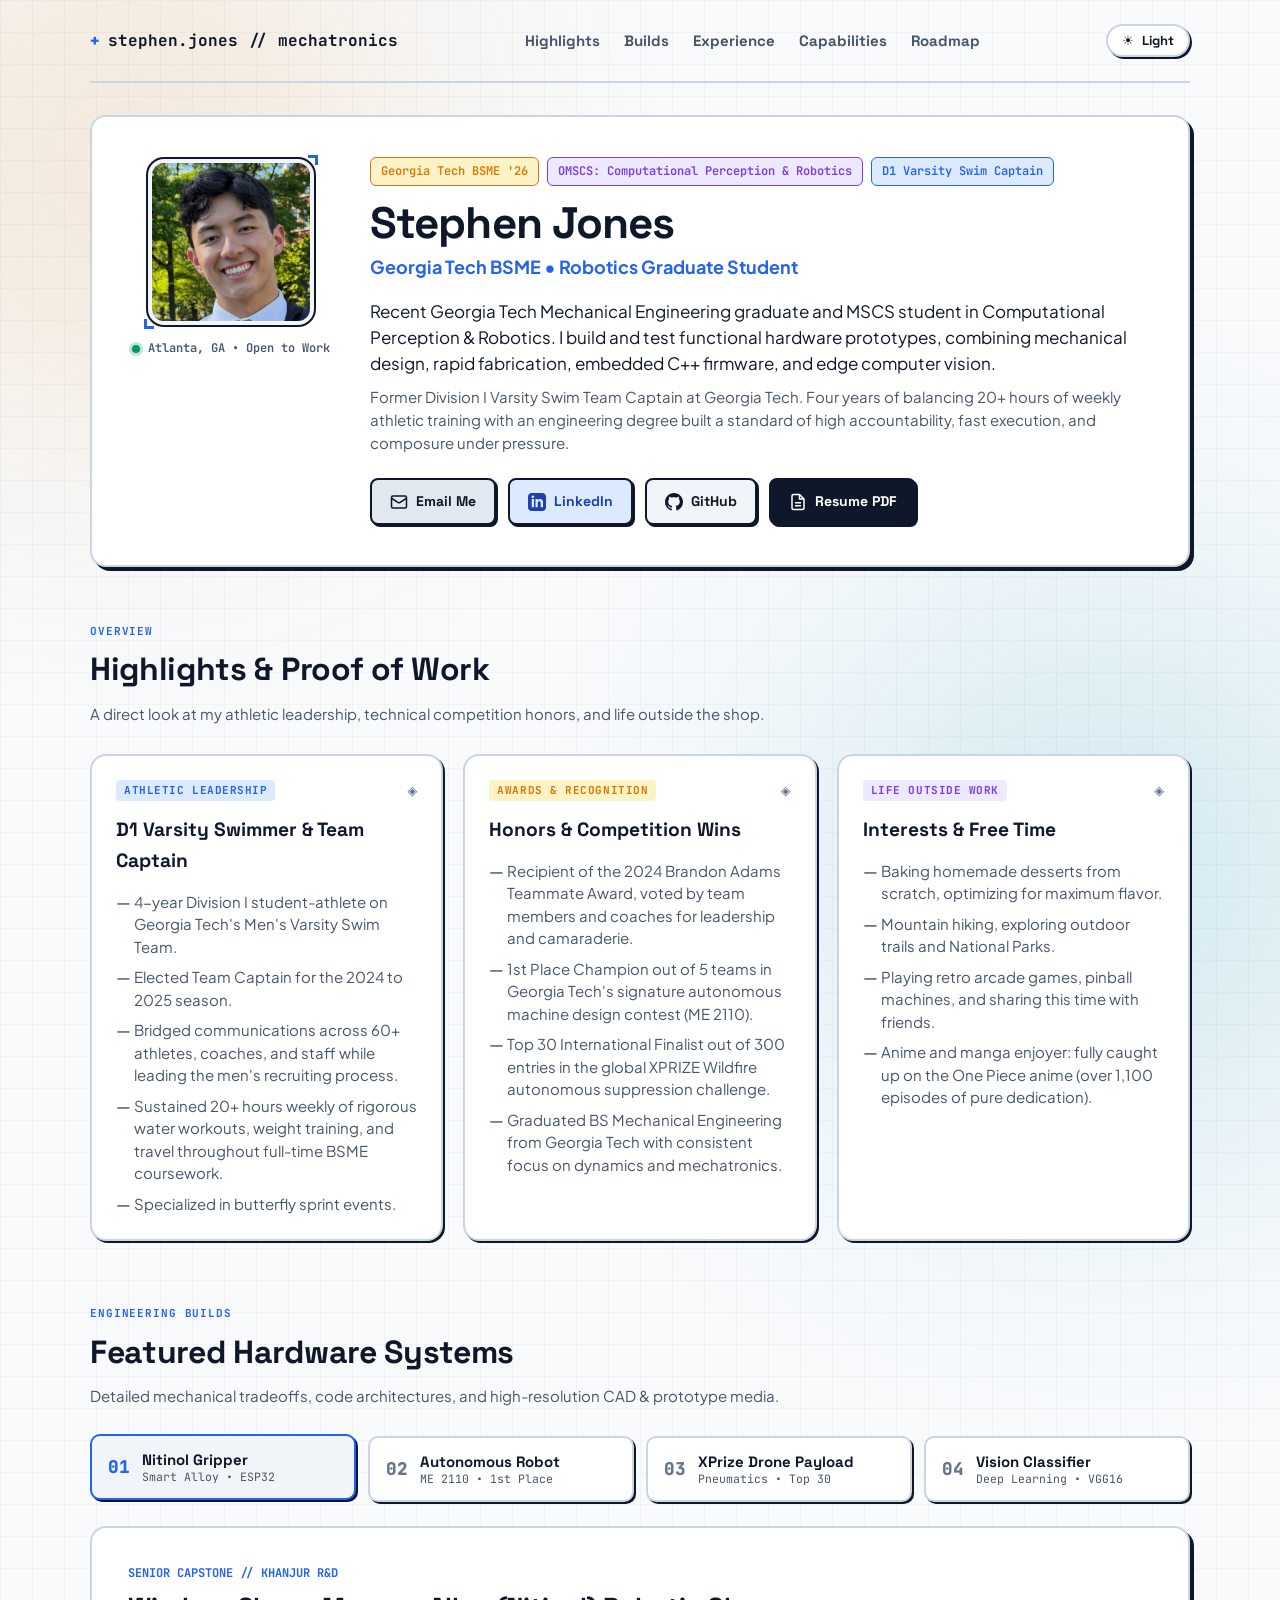
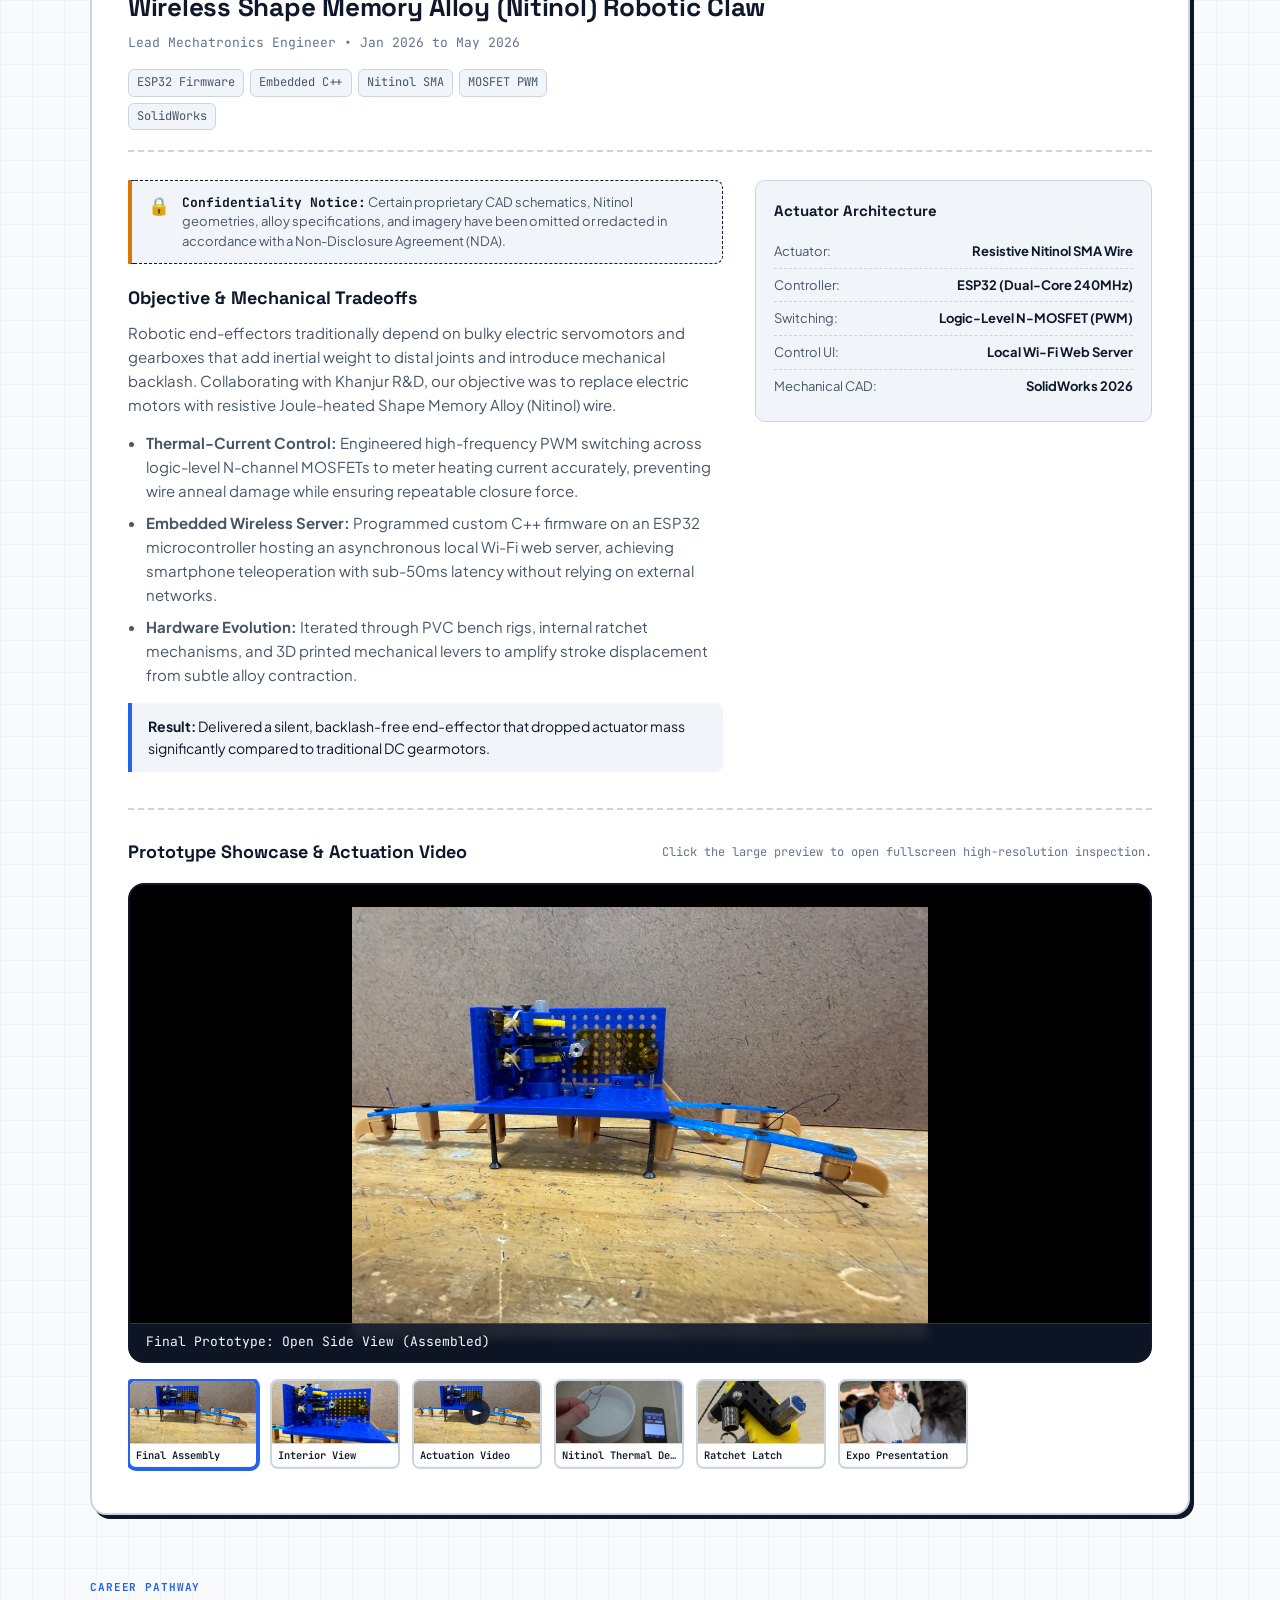
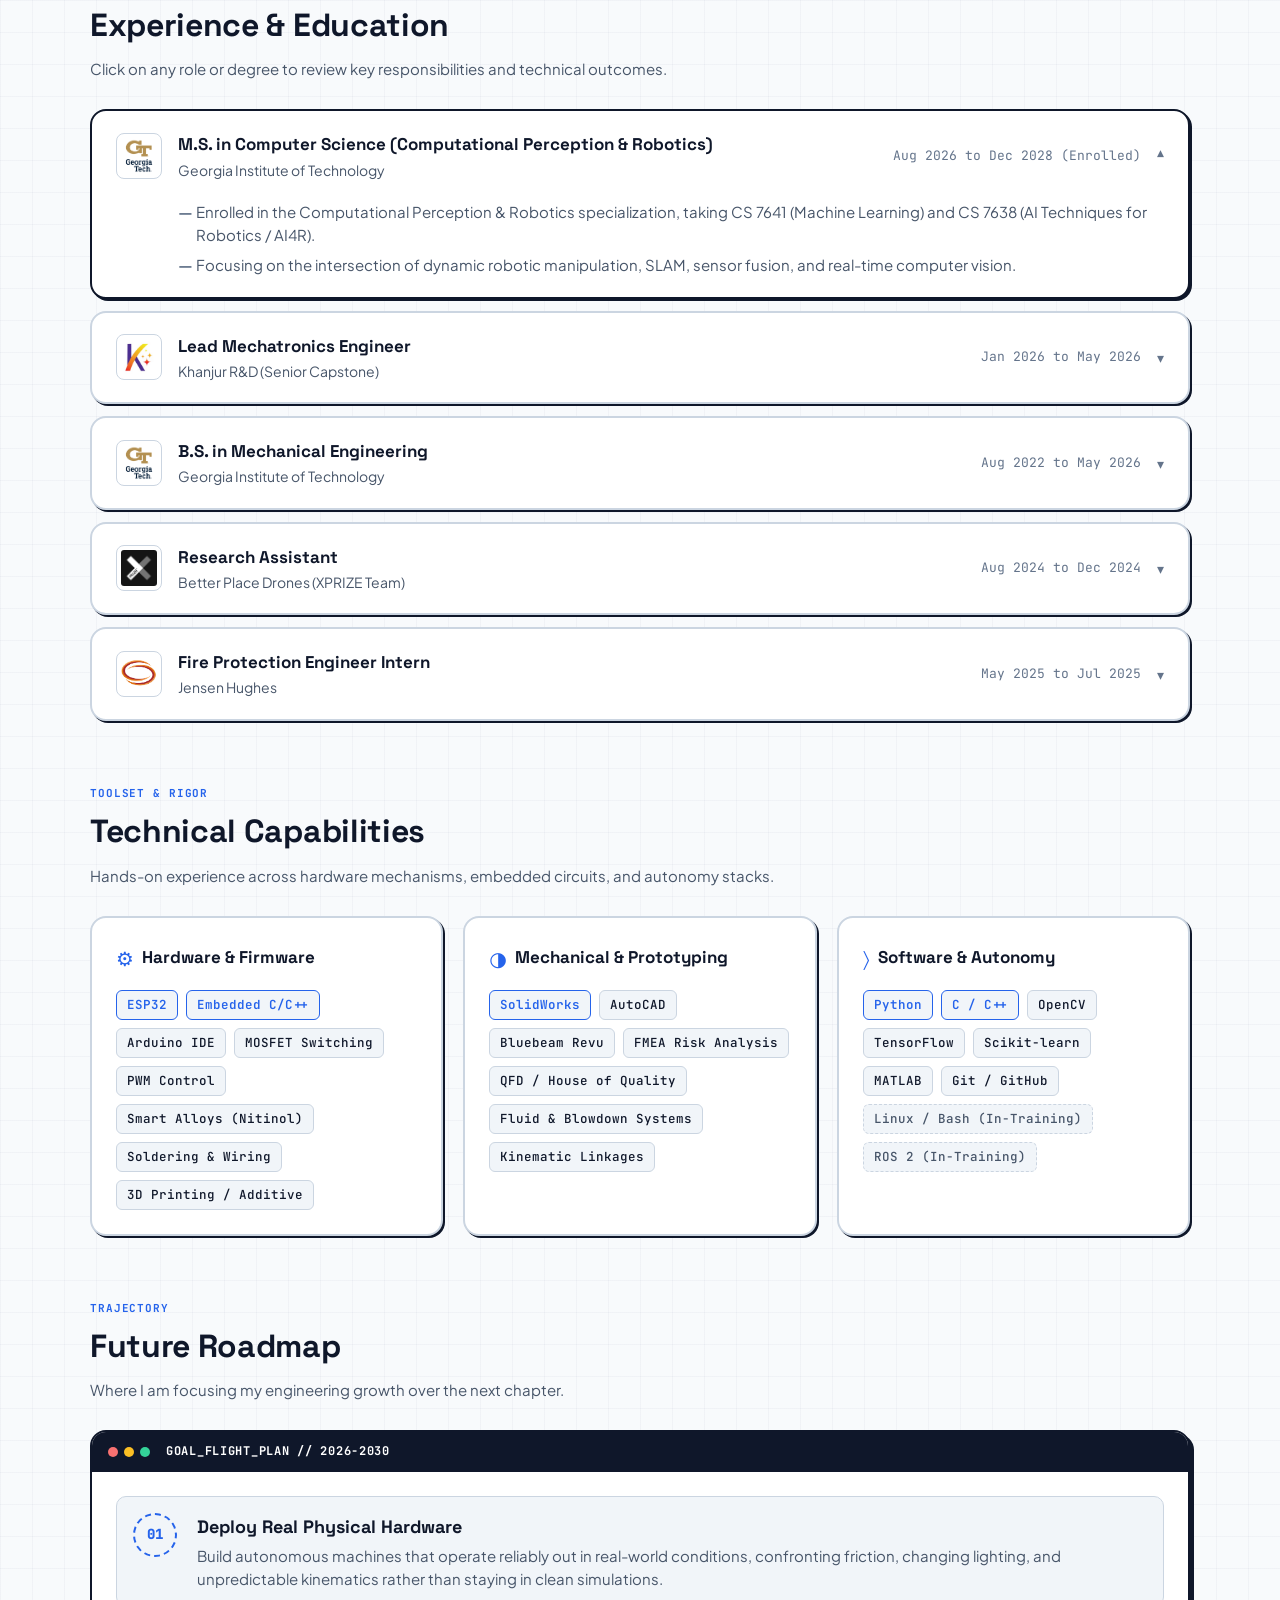
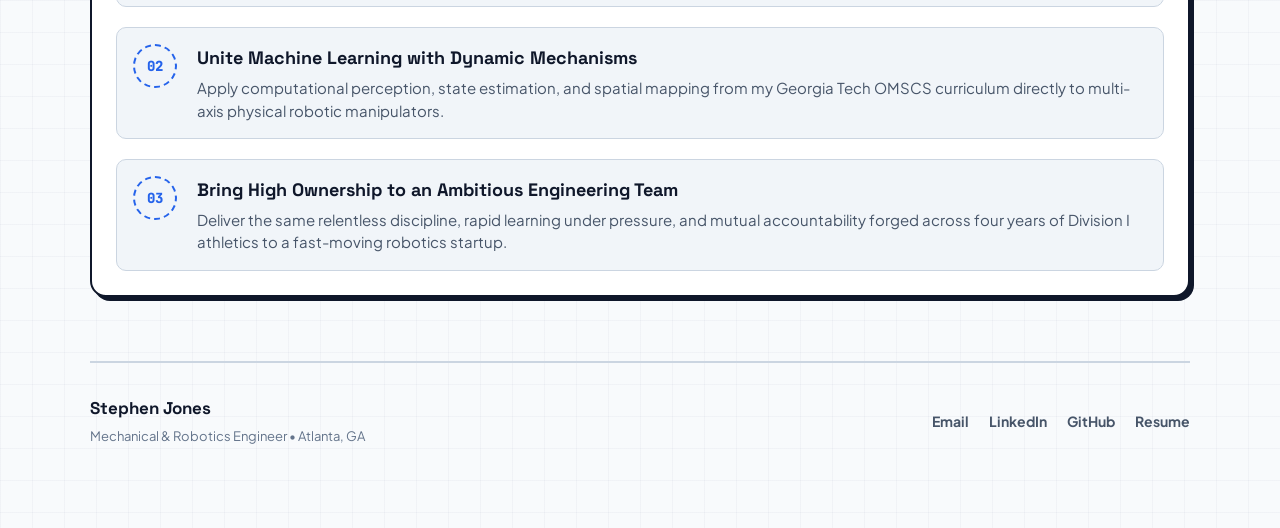
==== commit 98281a43: "Finalize portfolio design, layout, assets, and copy" ====
--- a/index.html
+++ b/index.html
@@ -1,402 +1,1752 @@
-<!DOCTYPE html>
-<html lang="en">
-<head>
-  <meta charset="UTF-8" />
-  <meta name="viewport" content="width=device-width, initial-scale=1.0" />
-  <title>Stephen Jones | Mechanical & Robotics Engineer</title>
-  <meta name="description" content="Portfolio of Stephen Jones – Georgia Tech BSME graduate & OMSCS CPR student specializing in robotics, mechatronics, and embedded systems." />
-  
-  <!-- Fonts -->
-  <link rel="preconnect" href="https://fonts.googleapis.com">
-  <link rel="preconnect" href="https://fonts.gstatic.com" crossorigin>
-  <link href="https://fonts.googleapis.com/css2?family=Inter:wght@400;500;600;700&family=JetBrains+Mono:wght@400;500&display=swap" rel="stylesheet">
-  
-  <link rel="stylesheet" href="style.css" />
-</head>
-<body>
-
-  <div class="layout-wrapper">
-    <!-- Header / Bio Section -->
-    <header class="profile-header">
-      <div class="profile-top">
-        <div class="profile-intro">
-          <h1 class="name">Stephen Jones</h1>
-          <p class="headline">Robotics & Mechatronics Engineer</p>
-          <p class="sub-headline">Georgia Tech BSME '26 &bull; MSCS Candidate (Computational Perception & Robotics)</p>
-          <p class="location-tag">
-            <span class="status-indicator"></span> Atlanta, GA &bull; Open to SF Relocation
+<!doctype html>
+<html lang="en" data-theme="light">
+  <head>
+    <meta charset="UTF-8" />
+    <meta name="viewport" content="width=device-width, initial-scale=1.0" />
+    <title>Stephen Jones | Robotics & Mechatronics</title>
+    <meta
+      name="description"
+      content="Portfolio of Stephen Jones: Georgia Tech BSME graduate and OMSCS student specializing in mechatronics, embedded systems, and autonomous physical hardware."
+    />
+
+    <!-- Fonts: Space Grotesk (Headings & Accents) + Plus Jakarta Sans (Body) + JetBrains Mono -->
+    <link rel="preconnect" href="https://fonts.googleapis.com" />
+    <link rel="preconnect" href="https://fonts.gstatic.com" crossorigin />
+    <link
+      href="https://fonts.googleapis.com/css2?family=JetBrains+Mono:wght@400;500;600;700&family=Plus+Jakarta+Sans:wght@400;500;600;700&family=Space+Grotesk:wght@500;600;700;800&display=swap"
+      rel="stylesheet"
+    />
+
+    <link rel="stylesheet" href="style.css" />
+  </head>
+  <body>
+    <!-- Background Canvas Accents -->
+    <div class="blueprint-overlay"></div>
+    <div class="glow-orb orb-amber"></div>
+    <div class="glow-orb orb-cyan"></div>
+
+    <div class="site-shell">
+      <!-- Top Navigation -->
+      <header class="navbar">
+        <a href="#about" class="nav-brand">
+          <span class="crosshair">+</span>
+          <span class="brand-text">stephen.jones // mechatronics</span>
+        </a>
+
+        <nav class="nav-links">
+          <a href="#highlights" class="nav-link">Highlights</a>
+          <a href="#projects" class="nav-link">Builds</a>
+          <a href="#experience" class="nav-link">Experience</a>
+          <a href="#skills" class="nav-link">Capabilities</a>
+          <a href="#goals" class="nav-link">Roadmap</a>
+        </nav>
+
+        <button
+          id="theme-btn"
+          class="theme-toggle"
+          type="button"
+          aria-label="Toggle Color Theme"
+          onclick="toggleTheme()"
+        >
+          <span class="theme-icon" id="theme-icon">☀️</span>
+          <span class="theme-label" id="theme-label">Light</span>
+        </button>
+      </header>
+
+      <!-- Hero Section -->
+      <section class="hero-block" id="about">
+        <div class="hero-grid">
+          <div class="hero-avatar-col">
+            <div class="avatar-rig">
+              <div class="corner-bracket tr"></div>
+              <div class="corner-bracket bl"></div>
+              <img
+                src="assets/headshot_square.jpeg"
+                alt="Stephen Jones headshot"
+                class="avatar-img"
+                onerror="this.src = 'assets/ME 2110/teamcelebrationphoto.jpeg'"
+              />
+            </div>
+            <div class="status-badge">
+              <span class="live-pulse"></span>
+              <span>Atlanta, GA &bull; Open to Work</span>
+            </div>
+          </div>
+
+          <div class="hero-text-col">
+            <div class="chip-stack">
+              <span class="hero-pill pill-gt">Georgia Tech BSME '26</span>
+              <span class="hero-pill pill-cs"
+                >OMSCS: Computational Perception &amp; Robotics</span
+              >
+              <span class="hero-pill pill-d1">D1 Varsity Swim Captain</span>
+            </div>
+
+            <h1 class="hero-headline">Stephen Jones</h1>
+            <p class="hero-subtitle">
+              Georgia Tech BSME &bull; Robotics Graduate Student
+            </p>
+
+            <p class="hero-statement">
+              Recent Georgia Tech Mechanical Engineering graduate and MSCS
+              student in Computational Perception &amp; Robotics. I build and
+              test functional hardware prototypes, combining mechanical design,
+              rapid fabrication, embedded C++ firmware, and edge computer
+              vision.
+            </p>
+
+            <p class="hero-substatement">
+              Former Division I Varsity Swim Team Captain at Georgia Tech. Four
+              years of balancing 20+ hours of weekly athletic training with an
+              engineering degree built a standard of high accountability, fast
+              execution, and composure under pressure.
+            </p>
+
+            <div class="hero-button-row">
+              <a
+                href="mailto:stephen04317@gmail.com"
+                class="btn btn-primary btn-mail"
+              >
+                <svg
+                  width="18"
+                  height="18"
+                  viewBox="0 0 24 24"
+                  fill="none"
+                  stroke="currentColor"
+                  stroke-width="2"
+                >
+                  <rect width="20" height="16" x="2" y="4" rx="2" />
+                  <path d="m22 7-8.97 5.7a1.94 1.94 0 0 1-2.06 0L2 7" />
+                </svg>
+                <span>Email Me</span>
+              </a>
+              <a
+                href="https://linkedin.com/in/sjones396"
+                target="_blank"
+                rel="noopener noreferrer"
+                class="btn btn-secondary btn-li"
+              >
+                <svg
+                  width="18"
+                  height="18"
+                  viewBox="0 0 24 24"
+                  fill="currentColor"
+                >
+                  <path
+                    d="M19 0h-14c-2.761 0-5 2.239-5 5v14c0 2.761 2.239 5 5 5h14c2.762 0 5-2.239 5-5v-14c0-2.761-2.238-5-5-5zm-11 19h-3v-11h3v11zm-1.5-12.268c-.966 0-1.75-.79-1.75-1.764s.784-1.764 1.75-1.764 1.75.79 1.75 1.764-.783 1.764-1.75 1.764zm13.5 12.268h-3v-5.604c0-3.368-4-3.113-4 0v5.604h-3v-11h3v1.765c1.396-2.586 7-2.777 7 2.476v6.759z"
+                  />
+                </svg>
+                <span>LinkedIn</span>
+              </a>
+              <a
+                href="https://github.com/sjones-code"
+                target="_blank"
+                rel="noopener noreferrer"
+                class="btn btn-secondary btn-gh"
+              >
+                <svg
+                  width="18"
+                  height="18"
+                  viewBox="0 0 24 24"
+                  fill="currentColor"
+                >
+                  <path
+                    d="M12 0c-6.626 0-12 5.373-12 12 0 5.302 3.438 9.8 8.207 11.387.599.111.793-.261.793-.577v-2.234c-3.338.726-4.033-1.416-4.033-1.416-.546-1.387-1.333-1.756-1.333-1.756-1.089-.745.083-.729.083-.729 1.205.084 1.839 1.237 1.839 1.237 1.07 1.834 2.807 1.304 3.492.997.107-.775.418-1.305.762-1.604-2.665-.305-5.467-1.334-5.467-5.931 0-1.311.469-2.381 1.236-3.221-.124-.303-.535-1.524.117-3.176 0 0 1.008-.322 3.301 1.23.957-.266 1.983-.399 3.003-.404 1.02.005 2.047.138 3.006.404 2.291-1.552 3.297-1.23 3.297-1.23.653 1.653.242 2.874.118 3.176.77.84 1.235 1.911 1.235 3.221 0 4.609-2.807 5.624-5.479 5.921.43.372.823 1.102.823 2.222v3.293c0 .319.192.694.801.576 4.765-1.589 8.199-6.086 8.199-11.386 0-6.627-5.373-12-12-12z"
+                  />
+                </svg>
+                <span>GitHub</span>
+              </a>
+              <a
+                href="assets/Stephen Fall 26' Resume.pdf"
+                target="_blank"
+                class="btn btn-action-accent"
+              >
+                <svg
+                  width="18"
+                  height="18"
+                  viewBox="0 0 24 24"
+                  fill="none"
+                  stroke="currentColor"
+                  stroke-width="2"
+                >
+                  <path
+                    d="M14 2H6a2 2 0 0 0-2 2v16a2 2 0 0 0 2 2h12a2 2 0 0 0 2-2V8z"
+                  />
+                  <polyline points="14 2 14 8 20 8" />
+                  <line x1="16" y1="13" x2="8" y2="13" />
+                  <line x1="16" y1="17" x2="8" y2="17" />
+                </svg>
+                <span>Resume PDF</span>
+              </a>
+            </div>
+          </div>
+        </div>
+      </section>
+
+      <!-- Highlights & Proof of Work -->
+      <section class="section-container" id="highlights">
+        <div class="section-title-wrap">
+          <span class="section-tag">OVERVIEW</span>
+          <h2 class="section-heading">Highlights &amp; Proof of Work</h2>
+          <p class="section-subtext">
+            A direct look at my athletic leadership, technical competition
+            honors, and life outside the shop.
           </p>
         </div>
-        <div class="contact-links">
-          <a href="mailto:stephen04317@gmail.com" class="btn btn-secondary">Email</a>
-          <a href="https://github.com/sjones-code" target="_blank" rel="noopener" class="btn btn-secondary">GitHub</a>
-          <a href="https://linkedin.com/in/sjones396" target="_blank" rel="noopener" class="btn btn-secondary">LinkedIn</a>
-          <a href="Stephen Fall 26' Resume.pdf" target="_blank" class="btn btn-primary">Resume (PDF)</a>
+
+        <div class="highlights-triad">
+          <!-- 1. Swimming Leadership -->
+          <div class="highlight-panel panel-swim">
+            <div class="panel-badge-row">
+              <span class="highlight-tag tag-blue">ATHLETIC LEADERSHIP</span>
+              <span class="icon-indicator">&#9672;</span>
+            </div>
+            <h3 class="panel-header">D1 Varsity Swimmer &amp; Team Captain</h3>
+            <ul class="clean-bullet-list">
+              <li>
+                4-year Division I student-athlete on Georgia Tech's Men's
+                Varsity Swim Team.
+              </li>
+              <li>Elected Team Captain for the 2024 to 2025 season.</li>
+              <li>
+                Bridged communications across 60+ athletes, coaches, and staff
+                while leading the men's recruiting process.
+              </li>
+              <li>
+                Sustained 20+ hours weekly of rigorous water workouts, weight
+                training, and travel throughout full-time BSME coursework.
+              </li>
+              <li>Specialized in butterfly sprint events.</li>
+            </ul>
+          </div>
+
+          <!-- 2. Technical Accolades -->
+          <div class="highlight-panel panel-awards">
+            <div class="panel-badge-row">
+              <span class="highlight-tag tag-amber"
+                >AWARDS &amp; RECOGNITION</span
+              >
+              <span class="icon-indicator">&#9672;</span>
+            </div>
+            <h3 class="panel-header">Honors &amp; Competition Wins</h3>
+            <ul class="clean-bullet-list">
+              <li>
+                Recipient of the 2024 Brandon Adams Teammate Award, voted by
+                team members and coaches for leadership and camaraderie.
+              </li>
+              <li>
+                1st Place Champion out of 5 teams in Georgia Tech's signature
+                autonomous machine design contest (ME 2110).
+              </li>
+              <li>
+                Top 30 International Finalist out of 300 entries in the global
+                XPRIZE Wildfire autonomous suppression challenge.
+              </li>
+              <li>
+                Graduated BS Mechanical Engineering from Georgia Tech with
+                consistent focus on dynamics and mechatronics.
+              </li>
+            </ul>
+          </div>
+
+          <!-- 3. Fun & Hobbies -->
+          <div class="highlight-panel panel-hobbies">
+            <div class="panel-badge-row">
+              <span class="highlight-tag tag-purple">LIFE OUTSIDE WORK</span>
+              <span class="icon-indicator">&#9672;</span>
+            </div>
+            <h3 class="panel-header">Interests &amp; Free Time</h3>
+            <ul class="clean-bullet-list">
+              <li>
+                Baking homemade desserts from scratch, optimizing for maximum
+                flavor.
+              </li>
+              <li>
+                Mountain hiking, exploring outdoor trails and National Parks.
+              </li>
+              <li>
+                Playing retro arcade games, pinball machines, and sharing this
+                time with friends.
+              </li>
+              <li>
+                Anime and manga enjoyer: fully caught up on the One Piece anime
+                (over 1,100 episodes of pure dedication).
+              </li>
+            </ul>
+          </div>
         </div>
-      </div>
-
-      <div class="profile-summary">
-        <p>
-          Mechanical engineer focused on real-world autonomous hardware, embedded firmware, and the intersection where physical systems meet intelligent control. Former Division I varsity swim team captain at Georgia Tech with a strong background in rapid iteration, custom mechatronics, and hands-on fabrication.
-        </p>
-      </div>
-
-      <!-- Quick Highlights Bar -->
-      <div class="quick-stats-grid">
-        <div class="stat-card">
-          <span class="stat-label">Core Strengths</span>
-          <span class="stat-value">Mechatronics, Prototyping, C++, ESP32</span>
+      </section>
+
+      <!-- Featured Engineering Builds -->
+      <section class="section-container" id="projects">
+        <div class="section-title-wrap">
+          <span class="section-tag">ENGINEERING BUILDS</span>
+          <h2 class="section-heading">Featured Hardware Systems</h2>
+          <p class="section-subtext">
+            Detailed mechanical tradeoffs, code architectures, and
+            high-resolution CAD &amp; prototype media.
+          </p>
         </div>
-        <div class="stat-card">
-          <span class="stat-label">Specialization</span>
-          <span class="stat-value">GT OMSCS CPR (AI4R, Computer Vision)</span>
+
+        <!-- Tab Buttons: Gripper -> Robot -> Payload -> Vision -->
+        <div class="tab-command-bar" role="tablist">
+          <button
+            class="command-tab active"
+            role="tab"
+            id="tab-gripper"
+            aria-selected="true"
+            onclick="activateProject('gripper')"
+          >
+            <span class="tab-seq">01</span>
+            <div class="tab-info">
+              <span class="tab-label">Nitinol Gripper</span>
+              <span class="tab-tech">Smart Alloy &bull; ESP32</span>
+            </div>
+          </button>
+
+          <button
+            class="command-tab"
+            role="tab"
+            id="tab-robot"
+            aria-selected="false"
+            onclick="activateProject('robot')"
+          >
+            <span class="tab-seq">02</span>
+            <div class="tab-info">
+              <span class="tab-label">Autonomous Robot</span>
+              <span class="tab-tech">ME 2110 &bull; 1st Place</span>
+            </div>
+          </button>
+
+          <button
+            class="command-tab"
+            role="tab"
+            id="tab-payload"
+            aria-selected="false"
+            onclick="activateProject('payload')"
+          >
+            <span class="tab-seq">03</span>
+            <div class="tab-info">
+              <span class="tab-label">XPrize Drone Payload</span>
+              <span class="tab-tech">Pneumatics &bull; Top 30</span>
+            </div>
+          </button>
+
+          <button
+            class="command-tab"
+            role="tab"
+            id="tab-vision"
+            aria-selected="false"
+            onclick="activateProject('vision')"
+          >
+            <span class="tab-seq">04</span>
+            <div class="tab-info">
+              <span class="tab-label">Vision Classifier</span>
+              <span class="tab-tech">Deep Learning &bull; VGG16</span>
+            </div>
+          </button>
         </div>
-        <div class="stat-card">
-          <span class="stat-label">Discipline</span>
-          <span class="stat-value">D1 Team Captain (20+ hrs/wk training)</span>
+
+        <!-- PROJECT DECKS -->
+        <div class="project-decks-wrapper">
+          <!-- ================= 01: NITINOL GRIPPER ================= -->
+          <article
+            class="project-deck-panel active"
+            id="panel-gripper"
+            role="tabpanel"
+          >
+            <div class="deck-top">
+              <div>
+                <span class="deck-tag">SENIOR CAPSTONE // KHANJUR R&amp;D</span>
+                <h3 class="deck-title">
+                  Wireless Shape Memory Alloy (Nitinol) Robotic Claw
+                </h3>
+                <p class="deck-meta">
+                  Lead Mechatronics Engineer &bull; Jan 2026 to May 2026
+                </p>
+              </div>
+              <div class="tag-row">
+                <span class="mono-badge">ESP32 Firmware</span>
+                <span class="mono-badge">Embedded C++</span>
+                <span class="mono-badge">Nitinol SMA</span>
+                <span class="mono-badge">MOSFET PWM</span>
+                <span class="mono-badge">SolidWorks</span>
+              </div>
+            </div>
+
+            <div class="deck-body-layout">
+              <div class="deck-text">
+                <div class="nda-notice-banner">
+                  <span class="nda-icon">&#128274;</span>
+                  <p>
+                    <strong>Confidentiality Notice:</strong> Certain proprietary
+                    CAD schematics, Nitinol geometries, alloy specifications,
+                    and imagery have been omitted or redacted in accordance with
+                    a Non-Disclosure Agreement (NDA).
+                  </p>
+                </div>
+                <h4>Objective &amp; Mechanical Tradeoffs</h4>
+                <p>
+                  Robotic end-effectors traditionally depend on bulky electric
+                  servomotors and gearboxes that add inertial weight to distal
+                  joints and introduce mechanical backlash. Collaborating with
+                  Khanjur R&amp;D, our objective was to replace electric motors
+                  with resistive Joule-heated Shape Memory Alloy (Nitinol) wire.
+                </p>
+                <ul class="technical-bullets">
+                  <li>
+                    <strong>Thermal-Current Control:</strong> Engineered
+                    high-frequency PWM switching across logic-level N-channel
+                    MOSFETs to meter heating current accurately, preventing wire
+                    anneal damage while ensuring repeatable closure force.
+                  </li>
+                  <li>
+                    <strong>Embedded Wireless Server:</strong> Programmed custom
+                    C++ firmware on an ESP32 microcontroller hosting an
+                    asynchronous local Wi-Fi web server, achieving smartphone
+                    teleoperation with sub-50ms latency without relying on
+                    external networks.
+                  </li>
+                  <li>
+                    <strong>Hardware Evolution:</strong> Iterated through PVC
+                    bench rigs, internal ratchet mechanisms, and 3D printed
+                    mechanical levers to amplify stroke displacement from subtle
+                    alloy contraction.
+                  </li>
+                </ul>
+                <div class="callout-box">
+                  <strong>Result:</strong> Delivered a silent, backlash-free
+                  end-effector that dropped actuator mass significantly compared
+                  to traditional DC gearmotors.
+                </div>
+              </div>
+
+              <div class="deck-specs">
+                <div class="data-sheet">
+                  <h4>Actuator Architecture</h4>
+                  <div class="data-row">
+                    <span>Actuator:</span>
+                    <strong>Resistive Nitinol SMA Wire</strong>
+                  </div>
+                  <div class="data-row">
+                    <span>Controller:</span>
+                    <strong>ESP32 (Dual-Core 240MHz)</strong>
+                  </div>
+                  <div class="data-row">
+                    <span>Switching:</span>
+                    <strong>Logic-Level N-MOSFET (PWM)</strong>
+                  </div>
+                  <div class="data-row">
+                    <span>Control UI:</span>
+                    <strong>Local Wi-Fi Web Server</strong>
+                  </div>
+                  <div class="data-row">
+                    <span>Mechanical CAD:</span>
+                    <strong>SolidWorks 2026</strong>
+                  </div>
+                </div>
+              </div>
+            </div>
+
+            <!-- Large Media Viewport for Gripper -->
+            <div class="media-showcase-section">
+              <div class="showcase-header">
+                <h4>Prototype Showcase &amp; Actuation Video</h4>
+                <span class="showcase-note"
+                  >Click the large preview to open fullscreen high-resolution
+                  inspection.</span
+                >
+              </div>
+
+              <div
+                class="main-preview-stage"
+                id="stage-gripper"
+                onclick="triggerStageLightbox('stage-gripper')"
+              >
+                <img
+                  id="stage-img-gripper"
+                  src="assets/Capstone/finalprotoopensideview.png"
+                  alt="Final Prototype Open Side View"
+                  class="stage-media"
+                />
+                <video
+                  id="stage-video-gripper"
+                  controls
+                  class="stage-media"
+                  style="display: none"
+                >
+                  <source
+                    src="assets/Capstone/finalprotomanualactuationvid.mp4"
+                    type="video/mp4"
+                  />
+                  Your browser does not support HTML5 video.
+                </video>
+                <div class="stage-caption-bar" id="stage-caption-gripper">
+                  Final Prototype: Open Side View (Assembled)
+                </div>
+              </div>
+
+              <div class="media-thumbnail-strip">
+                <div
+                  class="thumb-node active"
+                  onclick="
+                    switchStageMedia(
+                      'gripper',
+                      'image',
+                      'assets/Capstone/finalprotoopensideview.png',
+                      'Final Prototype: Open Side View (Assembled)',
+                    )
+                  "
+                >
+                  <img
+                    src="assets/Capstone/finalprotoopensideview.png"
+                    alt="Final prototype open view"
+                  />
+                  <span>Final Assembly</span>
+                </div>
+                <div
+                  class="thumb-node"
+                  onclick="
+                    switchStageMedia(
+                      'gripper',
+                      'image',
+                      'assets/Capstone/finalprotocloseupinterior.png',
+                      'Final Prototype: Close-Up Interior Mechanism',
+                    )
+                  "
+                >
+                  <img
+                    src="assets/Capstone/finalprotocloseupinterior.png"
+                    alt="Final prototype interior"
+                  />
+                  <span>Interior View</span>
+                </div>
+                <div
+                  class="thumb-node"
+                  onclick="
+                    switchStageMedia(
+                      'gripper',
+                      'video',
+                      'assets/Capstone/finalprotomanualactuationvid.mp4',
+                      'Final Prototype: Video of Mechanism Actuation',
+                    )
+                  "
+                >
+                  <div class="video-thumb-overlay">&#9658;</div>
+                  <img
+                    src="assets/Capstone/finalprotoopensideview.png"
+                    alt="Video thumbnail"
+                  />
+                  <span>Actuation Video</span>
+                </div>
+                <div
+                  class="thumb-node"
+                  onclick="
+                    switchStageMedia(
+                      'gripper',
+                      'image',
+                      'assets/Capstone/WTF_Paperclip_Nitinol.gif',
+                      'Nitinol Shape Memory Thermal Contraction',
+                    )
+                  "
+                >
+                  <img
+                    src="assets/Capstone/WTF_Paperclip_Nitinol.gif"
+                    alt="Nitinol thermal demo"
+                  />
+                  <span>Nitinol Thermal Demo</span>
+                </div>
+                <div
+                  class="thumb-node"
+                  onclick="
+                    switchStageMedia(
+                      'gripper',
+                      'image',
+                      'assets/Capstone/proto1justratchetmechanism.png',
+                      'Internal Ratchet Locking Mechanism',
+                    )
+                  "
+                >
+                  <img
+                    src="assets/Capstone/proto1justratchetmechanism.png"
+                    alt="Ratchet mechanism"
+                  />
+                  <span>Ratchet Latch</span>
+                </div>
+                <div
+                  class="thumb-node"
+                  onclick="
+                    switchStageMedia(
+                      'gripper',
+                      'image',
+                      'assets/Capstone/candidphotoofmepresentingattheexpo.jpg',
+                      'Presenting at Georgia Tech Capstone Expo',
+                    )
+                  "
+                >
+                  <img
+                    src="assets/Capstone/candidphotoofmepresentingattheexpo.jpg"
+                    alt="Capstone Expo presentation"
+                  />
+                  <span>Expo Presentation</span>
+                </div>
+              </div>
+            </div>
+          </article>
+
+          <!-- ================= 02: AUTONOMOUS COMPETITION ROBOT ================= -->
+          <article class="project-deck-panel" id="panel-robot" role="tabpanel">
+            <div class="deck-top">
+              <div>
+                <span class="deck-tag">GEORGIA TECH // ME 2110</span>
+                <h3 class="deck-title">
+                  Fully Autonomous Competition Mobile Robot (1st Place)
+                </h3>
+                <p class="deck-meta">
+                  Autonomous Machine Design &bull; May 2024 to Aug 2024
+                </p>
+              </div>
+              <div class="tag-row">
+                <span class="mono-badge">SolidWorks</span>
+                <span class="mono-badge">Embedded C++</span>
+                <span class="mono-badge">Arduino IDE</span>
+                <span class="mono-badge">FMEA Risk Analysis</span>
+                <span class="mono-badge">House of Quality (QFD)</span>
+              </div>
+            </div>
+
+            <div class="deck-body-layout">
+              <div class="deck-text">
+                <h4>System Architecture &amp; Strategy</h4>
+                <p>
+                  In Georgia Tech's signature mechatronics competition, teams
+                  must build and program an autonomous machine from raw stock
+                  materials to execute complex physical tasks inside an arena
+                  under strict dimensional, weight, and timing constraints.
+                </p>
+                <ul class="technical-bullets">
+                  <li>
+                    <strong>Design Methodology:</strong> Developed complete
+                    specification sheets, Quality Function Deployment (QFD)
+                    House of Quality, and FMEA matrices to mathematically weight
+                    mechanisms before cutting material.
+                  </li>
+                  <li>
+                    <strong>Fabrication Load:</strong> Managed 30+ sustained
+                    weekly hours of SolidWorks modeling, rapid laser cutting, 3D
+                    printing, and mechanical bench assembly across our
+                    three-person team.
+                  </li>
+                  <li>
+                    <strong>Autonomy in C++:</strong> Created deterministic
+                    microcontroller routines sequencing limit switch triggers,
+                    motor drives, and mechanical deployment arms with zero
+                    manual intervention.
+                  </li>
+                </ul>
+                <div class="callout-box">
+                  <strong>Result:</strong> Took 1st place overall out of 5 teams
+                  in the final arena tournament through rigorous tolerance
+                  control and reliable autonomous logic.
+                </div>
+              </div>
+
+              <div class="deck-specs">
+                <div class="data-sheet">
+                  <h4>Competition Metrics</h4>
+                  <div class="data-row">
+                    <span>Tournament:</span>
+                    <strong>1st Place Champion</strong>
+                  </div>
+                  <div class="data-row">
+                    <span>Work Commitment:</span>
+                    <strong>30+ Hours / Week</strong>
+                  </div>
+                  <div class="data-row">
+                    <span>Firmware:</span>
+                    <strong>Autonomous C++ State Machine</strong>
+                  </div>
+                  <div class="data-row">
+                    <span>CAD Tooling:</span>
+                    <strong>SolidWorks (Full Assembly)</strong>
+                  </div>
+                </div>
+
+                <div class="pdf-viewer-compact">
+                  <div class="pdf-bar">
+                    <span>📄 Final Presentation Deck (PDF)</span>
+                    <a
+                      href="assets/ME 2110/Final Presentation.pdf"
+                      target="_blank"
+                      >Fullscreen &rarr;</a
+                    >
+                  </div>
+                  <iframe
+                    src="assets/ME 2110/Final Presentation.pdf"
+                    class="mini-pdf-frame"
+                    title="ME 2110 Presentation"
+                  ></iframe>
+                </div>
+              </div>
+            </div>
+
+            <!-- Large Media Viewport for Robot -->
+            <div class="media-showcase-section">
+              <div class="showcase-header">
+                <h4>Machine CAD, Hardware &amp; Team Gallery</h4>
+                <span class="showcase-note"
+                  >Click the preview image to open fullscreen high-resolution
+                  inspection.</span
+                >
+              </div>
+
+              <div
+                class="main-preview-stage"
+                id="stage-robot"
+                onclick="triggerStageLightbox('stage-robot')"
+              >
+                <img
+                  id="stage-img-robot"
+                  src="assets/ME 2110/actualrobotsidepicture.jpg"
+                  alt="Assembled Autonomous Robot"
+                  class="stage-media"
+                  onerror="
+                    this.src = 'assets/ME 2110/actualrobotsidepicture.jpg.png'
+                  "
+                />
+                <div class="stage-caption-bar" id="stage-caption-robot">
+                  Final Assembled Autonomous Competition Robot
+                </div>
+              </div>
+
+              <div class="media-thumbnail-strip">
+                <div
+                  class="thumb-node active"
+                  onclick="
+                    switchStageMedia(
+                      'robot',
+                      'image',
+                      'assets/ME 2110/actualrobotsidepicture.jpg',
+                      'Final Assembled Autonomous Competition Robot',
+                    )
+                  "
+                >
+                  <img
+                    src="assets/ME 2110/actualrobotsidepicture.jpg"
+                    alt="Robot profile"
+                    onerror="
+                      this.src = 'assets/ME 2110/actualrobotsidepicture.jpg.png'
+                    "
+                  />
+                  <span>Assembled Robot</span>
+                </div>
+                <div
+                  class="thumb-node"
+                  onclick="
+                    switchStageMedia(
+                      'robot',
+                      'image',
+                      'assets/ME 2110/cadfinaldesignfullyannotated.png',
+                      'SolidWorks Fully Annotated System CAD',
+                    )
+                  "
+                >
+                  <img
+                    src="assets/ME 2110/cadfinaldesignfullyannotated.png"
+                    alt="Annotated CAD"
+                  />
+                  <span>Annotated CAD</span>
+                </div>
+                <div
+                  class="thumb-node"
+                  onclick="
+                    switchStageMedia(
+                      'robot',
+                      'image',
+                      'assets/ME 2110/cadfinaldesignfullyactuated.png',
+                      'CAD Final Actuated Kinematic Extension',
+                    )
+                  "
+                >
+                  <img
+                    src="assets/ME 2110/cadfinaldesignfullyactuated.png"
+                    alt="Actuated CAD"
+                  />
+                  <span>Actuated CAD</span>
+                </div>
+                <div
+                  class="thumb-node"
+                  onclick="
+                    switchStageMedia(
+                      'robot',
+                      'image',
+                      'assets/ME 2110/firstprototypeactualpicture.png',
+                      'Early Physical Proof-of-Concept Prototype',
+                    )
+                  "
+                >
+                  <img
+                    src="assets/ME 2110/firstprototypeactualpicture.png"
+                    alt="Early prototype"
+                  />
+                  <span>Early Prototype</span>
+                </div>
+                <div
+                  class="thumb-node"
+                  onclick="
+                    switchStageMedia(
+                      'robot',
+                      'image',
+                      'assets/ME 2110/teamcelebrationphoto.jpeg',
+                      'Team Celebration After Taking 1st Place',
+                    )
+                  "
+                >
+                  <img
+                    src="assets/ME 2110/teamcelebrationphoto.jpeg"
+                    alt="Team celebration"
+                  />
+                  <span>1st Place Victory</span>
+                </div>
+                <div
+                  class="thumb-node"
+                  onclick="
+                    switchStageMedia(
+                      'robot',
+                      'image',
+                      'assets/ME 2110/teampicturewithinstructors.jpeg',
+                      'Team with ME 2110 Faculty Instructors',
+                    )
+                  "
+                >
+                  <img
+                    src="assets/ME 2110/teampicturewithinstructors.jpeg"
+                    alt="Instructors photo"
+                  />
+                  <span>Faculty Review</span>
+                </div>
+              </div>
+            </div>
+          </article>
+
+          <!-- ================= 03: XPRIZE DRONE PAYLOAD ================= -->
+          <article
+            class="project-deck-panel"
+            id="panel-payload"
+            role="tabpanel"
+          >
+            <div class="deck-top">
+              <div>
+                <span class="deck-tag"
+                  >BETTER PLACE DRONES // GLOBAL XPRIZE</span
+                >
+                <h3 class="deck-title">
+                  Autonomous Fire-Suppression Drone Payload (CO2 Blowdown)
+                </h3>
+                <p class="deck-meta">
+                  Undergraduate Research Assistant &bull; Aug 2024 to Dec 2024
+                </p>
+              </div>
+              <div class="tag-row">
+                <span class="mono-badge">SolidWorks CAD</span>
+                <span class="mono-badge">Pneumatic Blowdown</span>
+                <span class="mono-badge">Fluid Delivery</span>
+                <span class="mono-badge">Subteam Coordination</span>
+              </div>
+            </div>
+
+            <div class="deck-body-layout">
+              <div class="deck-text">
+                <h4>Pneumatic Blowdown Fluid Delivery</h4>
+                <p>
+                  Wildfire suppression drones cannot carry heavy motorized water
+                  pumps without sacrificing flight time. We engineered an
+                  instantaneous, passive-pressurization blowdown payload system.
+                </p>
+                <ul class="technical-bullets">
+                  <li>
+                    <strong>CO2 Blowdown Delivery:</strong> Designed a regulated
+                    pneumatic blowdown system using CO2 canisters to pressurize
+                    a water reservoir, blasting suppressant immediately upon
+                    valve release.
+                  </li>
+                  <li>
+                    <strong>Cross-Team Alignment:</strong> Coordinated across 5
+                    subteams (airframe, telemetry, avionics, payload, recovery)
+                    to translate SolidWorks CAD assemblies into flight-ready
+                    test prototypes.
+                  </li>
+                  <li>
+                    <strong>Mass Optimization:</strong> Reduced fluid line mass
+                    and lightened mounting brackets to maintain aircraft
+                    stability in high-wind conditions.
+                  </li>
+                </ul>
+                <div class="callout-box">
+                  <strong>Result:</strong> Qualified in the Top 30 teams
+                  internationally out of 300 participating entries in the XPRIZE
+                  Wildfire competition.
+                </div>
+              </div>
+
+              <div class="deck-specs">
+                <div class="data-sheet">
+                  <h4>System Parameters</h4>
+                  <div class="data-row">
+                    <span>Competition:</span>
+                    <strong>XPRIZE Wildfire Semi-Finalist</strong>
+                  </div>
+                  <div class="data-row">
+                    <span>Pressurization:</span>
+                    <strong>CO2 Canister Blowdown</strong>
+                  </div>
+                  <div class="data-row">
+                    <span>CAD Tooling:</span>
+                    <strong>SolidWorks Sectional Modeling</strong>
+                  </div>
+                  <div class="data-row">
+                    <span>Coordination:</span>
+                    <strong>5 Cross-Discipline Subteams</strong>
+                  </div>
+                </div>
+
+                <div class="xprize-card">
+                  <img
+                    src="assets/Better Place Drones/XPRIZE-Logo-Mark-Black-Square.png"
+                    alt="XPRIZE Logo"
+                    class="xprize-logo"
+                  />
+                  <span>Global Wildfire Competition Semi-Finalist</span>
+                </div>
+              </div>
+            </div>
+
+            <!-- Large Media Viewport for Drone Payload -->
+            <div class="media-showcase-section">
+              <div class="showcase-header">
+                <h4>System CAD, Section Views &amp; Airframe Integration</h4>
+                <span class="showcase-note"
+                  >Click the preview image to open fullscreen high-resolution
+                  inspection.</span
+                >
+              </div>
+
+              <div
+                class="main-preview-stage"
+                id="stage-payload"
+                onclick="triggerStageLightbox('stage-payload')"
+              >
+                <img
+                  id="stage-img-payload"
+                  src="assets/Better Place Drones/payloadattachedtodrone.png"
+                  alt="Payload attached directly to drone airframe"
+                  class="stage-media"
+                />
+                <div class="stage-caption-bar" id="stage-caption-payload">
+                  Payload Module Mounted on Flight Airframe
+                </div>
+              </div>
+
+              <div class="media-thumbnail-strip">
+                <div
+                  class="thumb-node active"
+                  onclick="
+                    switchStageMedia(
+                      'payload',
+                      'image',
+                      'assets/Better Place Drones/payloadattachedtodrone.png',
+                      'Payload Module Mounted on Flight Airframe',
+                    )
+                  "
+                >
+                  <img
+                    src="assets/Better Place Drones/payloadattachedtodrone.png"
+                    alt="Mounted payload"
+                  />
+                  <span>Airframe Mount</span>
+                </div>
+                <div
+                  class="thumb-node"
+                  onclick="
+                    switchStageMedia(
+                      'payload',
+                      'image',
+                      'assets/Better Place Drones/rocketpayloadcadpic.png',
+                      'Payload Rocket Capsule CAD Geometry',
+                    )
+                  "
+                >
+                  <img
+                    src="assets/Better Place Drones/rocketpayloadcadpic.png"
+                    alt="Rocket payload CAD"
+                  />
+                  <span>Capsule CAD</span>
+                </div>
+                <div
+                  class="thumb-node"
+                  onclick="
+                    switchStageMedia(
+                      'payload',
+                      'image',
+                      'assets/Better Place Drones/rocketpayloadsectionalviewpic.png',
+                      'Internal Pressure Chamber Sectional CAD View',
+                    )
+                  "
+                >
+                  <img
+                    src="assets/Better Place Drones/rocketpayloadsectionalviewpic.png"
+                    alt="Sectional view"
+                  />
+                  <span>Sectional View</span>
+                </div>
+                <div
+                  class="thumb-node"
+                  onclick="
+                    switchStageMedia(
+                      'payload',
+                      'image',
+                      'assets/Better Place Drones/proofofconceptblowdownemptytanknotincludingvalveorco2canisterspic.jpg',
+                      'Proof of Concept Blowdown Test Tank',
+                    )
+                  "
+                >
+                  <img
+                    src="assets/Better Place Drones/proofofconceptblowdownemptytanknotincludingvalveorco2canisterspic.jpg"
+                    alt="Blowdown tank test"
+                  />
+                  <span>Bench Test Tank</span>
+                </div>
+              </div>
+            </div>
+          </article>
+
+          <!-- ================= 04: VISION CLASSIFIER ================= -->
+          <article class="project-deck-panel" id="panel-vision" role="tabpanel">
+            <div class="deck-top">
+              <div>
+                <span class="deck-tag">EDGE ML // COMPUTER VISION</span>
+                <h3 class="deck-title">
+                  Deep Learning Concrete Crack Classifier &amp; PCA Diagnostics
+                </h3>
+                <p class="deck-meta">
+                  Computer Vision Project &bull; Aug 2025 to Dec 2025
+                </p>
+              </div>
+              <div class="tag-row">
+                <span class="mono-badge">Python</span>
+                <span class="mono-badge">TensorFlow</span>
+                <span class="mono-badge">VGG16</span>
+                <span class="mono-badge">PCA (80% Reduction)</span>
+                <span class="mono-badge">K-Means</span>
+                <span class="mono-badge">OpenCV</span>
+              </div>
+            </div>
+
+            <div class="deck-body-layout">
+              <div class="deck-text">
+                <h4>Pipeline Execution &amp; Dimensionality Reduction</h4>
+                <p>
+                  Visual structural health inspection of civil infrastructure is
+                  traditionally slow, manual, and subjective. I engineered an
+                  edge-oriented computer vision pipeline that classifies
+                  concrete defects with near-perfect reliability while
+                  minimizing computing overhead.
+                </p>
+                <ul class="technical-bullets">
+                  <li>
+                    <strong>Transfer Learning:</strong> Fine-tuned a pre-trained
+                    VGG16 CNN as a deep feature extractor, converting 2,000
+                    concrete image samples into 512-dimensional feature tensors.
+                  </li>
+                  <li>
+                    <strong>Principal Component Analysis:</strong> Captured 95%
+                    of data variance within 104 components, proving high feature
+                    correlation and compressing input dimensionality by 80%.
+                  </li>
+                  <li>
+                    <strong>Logistic Regression Classifier:</strong> Reached
+                    99.67% test accuracy on 600 validation images with 1.00
+                    precision and recall across classes.
+                  </li>
+                  <li>
+                    <strong>Unsupervised Error Diagnostics:</strong> Clustered
+                    defect morphologies via K-Means (K=3) into thick, jagged,
+                    and hairline crack types, confirming robust detection across
+                    distinct structural failure modes.
+                  </li>
+                </ul>
+                <div class="callout-box">
+                  <strong>Result:</strong> Demonstrated real-world machine
+                  learning applied to physical infrastructure with
+                  sub-millisecond edge classification speed.
+                </div>
+              </div>
+
+              <div class="deck-specs">
+                <div class="data-sheet">
+                  <h4>Pipeline Performance</h4>
+                  <div class="data-row">
+                    <span>Accuracy:</span>
+                    <strong>99.67% (600 test images)</strong>
+                  </div>
+                  <div class="data-row">
+                    <span>Dimensionality:</span>
+                    <strong>80% reduction via PCA</strong>
+                  </div>
+                  <div class="data-row">
+                    <span>Variance Captured:</span>
+                    <strong>95% in 104 components</strong>
+                  </div>
+                  <div class="data-row">
+                    <span>Precision / Recall:</span>
+                    <strong>1.00 / 1.00 across classes</strong>
+                  </div>
+                  <div class="data-row">
+                    <span>Morphology Clusters:</span>
+                    <strong>3 types (Thick, Jagged, Hairline)</strong>
+                  </div>
+                </div>
+              </div>
+            </div>
+
+            <!-- Large Media Viewport for Vision -->
+            <div class="media-showcase-section">
+              <div class="showcase-header">
+                <h4>Model Confusion Matrix &amp; Crack Morphologies</h4>
+                <span class="showcase-note"
+                  >Click the preview image to open fullscreen high-resolution
+                  inspection.</span
+                >
+              </div>
+
+              <div
+                class="main-preview-stage"
+                id="stage-vision"
+                onclick="triggerStageLightbox('stage-vision')"
+              >
+                <img
+                  id="stage-img-vision"
+                  src="assets/Vision Perception Project/Confusion Matrix.png"
+                  alt="Confusion Matrix: 99.67% test accuracy"
+                  class="stage-media"
+                />
+                <div class="stage-caption-bar" id="stage-caption-vision">
+                  Confusion Matrix (Only 2 errors across 600 validation images)
+                </div>
+              </div>
+
+              <div class="media-thumbnail-strip">
+                <div
+                  class="thumb-node active"
+                  onclick="
+                    switchStageMedia(
+                      'vision',
+                      'image',
+                      'assets/Vision Perception Project/Confusion Matrix.png',
+                      'Confusion Matrix (Only 2 errors across 600 validation images)',
+                    )
+                  "
+                >
+                  <img
+                    src="assets/Vision Perception Project/Confusion Matrix.png"
+                    alt="Confusion matrix"
+                  />
+                  <span>Confusion Matrix</span>
+                </div>
+                <div
+                  class="thumb-node"
+                  onclick="
+                    switchStageMedia(
+                      'vision',
+                      'image',
+                      'assets/Vision Perception Project/thethreedifferentcracksinoneimage.png',
+                      'K-Means Morphological Clusters: Thick, Jagged, and Hairline Cracks',
+                    )
+                  "
+                >
+                  <img
+                    src="assets/Vision Perception Project/thethreedifferentcracksinoneimage.png"
+                    alt="Three crack styles"
+                  />
+                  <span>Crack Morphologies</span>
+                </div>
+              </div>
+            </div>
+          </article>
         </div>
-      </div>
-    </header>
-
-    <!-- Projects Tabbed Section -->
-    <section class="projects-section" id="projects">
-      <div class="section-header-row">
-        <h2 class="section-title">Selected Engineering Projects</h2>
-        <span class="section-subtitle">Select a project to review technical specs and architecture</span>
-      </div>
-
-      <!-- Tab Navigation Controls -->
-      <div class="tabs-nav" role="tablist" aria-label="Project tabs">
-        <button class="tab-btn active" role="tab" aria-selected="true" aria-controls="panel-khanjur" id="tab-khanjur" onclick="switchTab('khanjur')">
-          <span class="tab-index">01</span>
-          <span class="tab-name">Khanjur Gripper</span>
+      </section>
+
+      <!-- Experience & Education Accordions -->
+      <section class="section-container" id="experience">
+        <div class="section-title-wrap">
+          <span class="section-tag">CAREER PATHWAY</span>
+          <h2 class="section-heading">Experience &amp; Education</h2>
+          <p class="section-subtext">
+            Click on any role or degree to review key responsibilities and
+            technical outcomes.
+          </p>
+        </div>
+
+        <div class="accordion-stack">
+          <!-- OMSCS -->
+          <details class="exp-drawer" open>
+            <summary class="drawer-summary">
+              <div class="drawer-brand">
+                <img
+                  src="assets/GTVertical_RGB_0.png"
+                  alt="Georgia Tech logo"
+                  class="drawer-logo"
+                />
+                <div>
+                  <h3 class="drawer-title">
+                    M.S. in Computer Science (Computational Perception &amp;
+                    Robotics)
+                  </h3>
+                  <p class="drawer-org">Georgia Institute of Technology</p>
+                </div>
+              </div>
+              <div class="drawer-status">
+                <span class="drawer-date">Aug 2026 to Dec 2028 (Enrolled)</span>
+                <span class="drawer-caret">&#9662;</span>
+              </div>
+            </summary>
+            <div class="drawer-content">
+              <ul class="clean-bullet-list">
+                <li>
+                  Enrolled in the Computational Perception &amp; Robotics
+                  specialization, taking CS 7641 (Machine Learning) and CS 7638
+                  (AI Techniques for Robotics / AI4R).
+                </li>
+                <li>
+                  Focusing on the intersection of dynamic robotic manipulation,
+                  SLAM, sensor fusion, and real-time computer vision.
+                </li>
+              </ul>
+            </div>
+          </details>
+
+          <!-- Khanjur R&D -->
+          <details class="exp-drawer">
+            <summary class="drawer-summary">
+              <div class="drawer-brand">
+                <img
+                  src="assets/khanjur-rd-logo"
+                  alt="Khanjur R&amp;D logo"
+                  class="drawer-logo"
+                  onerror="this.src = 'assets/GTVertical_RGB_0.png'"
+                />
+                <div>
+                  <h3 class="drawer-title">Lead Mechatronics Engineer</h3>
+                  <p class="drawer-org">Khanjur R&amp;D (Senior Capstone)</p>
+                </div>
+              </div>
+              <div class="drawer-status">
+                <span class="drawer-date">Jan 2026 to May 2026</span>
+                <span class="drawer-caret">&#9662;</span>
+              </div>
+            </summary>
+            <div class="drawer-content">
+              <ul class="clean-bullet-list">
+                <li>
+                  Designed and built a wireless robotic gripper powered by Shape
+                  Memory Alloy (Nitinol) wire in place of conventional motors.
+                </li>
+                <li>
+                  Wrote custom embedded C++ firmware on an ESP32 to host a local
+                  Wi-Fi web server for zero-latency smartphone teleoperation.
+                </li>
+                <li>
+                  Engineered PWM-driven MOSFET switching circuits to tightly
+                  regulate current and prevent smart material fatigue.
+                </li>
+              </ul>
+            </div>
+          </details>
+
+          <!-- Georgia Tech BSME -->
+          <details class="exp-drawer">
+            <summary class="drawer-summary">
+              <div class="drawer-brand">
+                <img
+                  src="assets/GTVertical_RGB_0.png"
+                  alt="Georgia Tech logo"
+                  class="drawer-logo"
+                />
+                <div>
+                  <h3 class="drawer-title">B.S. in Mechanical Engineering</h3>
+                  <p class="drawer-org">Georgia Institute of Technology</p>
+                </div>
+              </div>
+              <div class="drawer-status">
+                <span class="drawer-date">Aug 2022 to May 2026</span>
+                <span class="drawer-caret">&#9662;</span>
+              </div>
+            </summary>
+            <div class="drawer-content">
+              <ul class="clean-bullet-list">
+                <li>
+                  Graduated with focus in machine dynamics, controls, heat
+                  transfer, and mechanical prototyping.
+                </li>
+                <li>
+                  Served as Varsity Swim Team Captain (2024 to 2025); recipient
+                  of the 2024 Brandon Adams Teammate Award.
+                </li>
+                <li>
+                  Coursework includes System Dynamics, Heat Transfer, Circuits
+                  &amp; Electronics, Computing Techniques, and Intro to OOP.
+                </li>
+              </ul>
+            </div>
+          </details>
+
+          <!-- Better Place Drones -->
+          <details class="exp-drawer">
+            <summary class="drawer-summary">
+              <div class="drawer-brand">
+                <img
+                  src="assets/Better Place Drones/XPRIZE-Logo-Mark-Black-Square.png"
+                  alt="XPRIZE logo"
+                  class="drawer-logo"
+                />
+                <div>
+                  <h3 class="drawer-title">Research Assistant</h3>
+                  <p class="drawer-org">Better Place Drones (XPRIZE Team)</p>
+                </div>
+              </div>
+              <div class="drawer-status">
+                <span class="drawer-date">Aug 2024 to Dec 2024</span>
+                <span class="drawer-caret">&#9662;</span>
+              </div>
+            </summary>
+            <div class="drawer-content">
+              <ul class="clean-bullet-list">
+                <li>
+                  Engineered a CO2 blowdown fluid system pressurizing an onboard
+                  tank for instantaneous wildfire suppressant release.
+                </li>
+                <li>
+                  Coordinated across 5 subteams from initial SolidWorks
+                  mechanical CAD to verified flight-ready test prototype.
+                </li>
+                <li>
+                  Placed in the Top 30 international teams out of 300
+                  participating organizations.
+                </li>
+              </ul>
+            </div>
+          </details>
+
+          <!-- Jensen Hughes -->
+          <details class="exp-drawer">
+            <summary class="drawer-summary">
+              <div class="drawer-brand">
+                <img
+                  src="assets/jensenhugheslogosquare.png"
+                  alt="Jensen Hughes logo"
+                  class="drawer-logo"
+                />
+                <div>
+                  <h3 class="drawer-title">Fire Protection Engineer Intern</h3>
+                  <p class="drawer-org">Jensen Hughes</p>
+                </div>
+              </div>
+              <div class="drawer-status">
+                <span class="drawer-date">May 2025 to Jul 2025</span>
+                <span class="drawer-caret">&#9662;</span>
+              </div>
+            </summary>
+            <div class="drawer-content">
+              <ul class="clean-bullet-list">
+                <li>
+                  Drafted life safety, fire alarm, and suppression system layout
+                  drawings in AutoCAD and Bluebeam Revu.
+                </li>
+                <li>
+                  Navigated strict building codes (NFPA 13 and 72) and verified
+                  spatial clearances against architectural drawings.
+                </li>
+              </ul>
+            </div>
+          </details>
+        </div>
+      </section>
+
+      <!-- Technical Capabilities Matrix -->
+      <section class="section-container" id="skills">
+        <div class="section-title-wrap">
+          <span class="section-tag">TOOLSET &amp; RIGOR</span>
+          <h2 class="section-heading">Technical Capabilities</h2>
+          <p class="section-subtext">
+            Hands-on experience across hardware mechanisms, embedded circuits,
+            and autonomy stacks.
+          </p>
+        </div>
+
+        <div class="capabilities-grid">
+          <div class="cap-column">
+            <div class="cap-header">
+              <span class="cap-icon">&#9881;</span>
+              <h3>Hardware &amp; Firmware</h3>
+            </div>
+            <div class="cap-pills">
+              <span class="cap-pill pill-hot">ESP32</span>
+              <span class="cap-pill pill-hot">Embedded C/C++</span>
+              <span class="cap-pill">Arduino IDE</span>
+              <span class="cap-pill">MOSFET Switching</span>
+              <span class="cap-pill">PWM Control</span>
+              <span class="cap-pill">Smart Alloys (Nitinol)</span>
+              <span class="cap-pill">Soldering &amp; Wiring</span>
+              <span class="cap-pill">3D Printing / Additive</span>
+            </div>
+          </div>
+
+          <div class="cap-column">
+            <div class="cap-header">
+              <span class="cap-icon">&#9681;</span>
+              <h3>Mechanical &amp; Prototyping</h3>
+            </div>
+            <div class="cap-pills">
+              <span class="cap-pill pill-hot">SolidWorks</span>
+              <span class="cap-pill">AutoCAD</span>
+              <span class="cap-pill">Bluebeam Revu</span>
+              <span class="cap-pill">FMEA Risk Analysis</span>
+              <span class="cap-pill">QFD / House of Quality</span>
+              <span class="cap-pill">Fluid &amp; Blowdown Systems</span>
+              <span class="cap-pill">Kinematic Linkages</span>
+            </div>
+          </div>
+
+          <div class="cap-column">
+            <div class="cap-header">
+              <span class="cap-icon">&#9002;</span>
+              <h3>Software &amp; Autonomy</h3>
+            </div>
+            <div class="cap-pills">
+              <span class="cap-pill pill-hot">Python</span>
+              <span class="cap-pill pill-hot">C / C++</span>
+              <span class="cap-pill">OpenCV</span>
+              <span class="cap-pill">TensorFlow</span>
+              <span class="cap-pill">Scikit-learn</span>
+              <span class="cap-pill">MATLAB</span>
+              <span class="cap-pill">Git / GitHub</span>
+              <span class="cap-pill pill-training"
+                >Linux / Bash (In-Training)</span
+              >
+              <span class="cap-pill pill-training">ROS 2 (In-Training)</span>
+            </div>
+          </div>
+        </div>
+      </section>
+
+      <!-- Future Goals: Interactive Command Deck Layout -->
+      <section class="section-container" id="goals">
+        <div class="section-title-wrap">
+          <span class="section-tag">TRAJECTORY</span>
+          <h2 class="section-heading">Future Roadmap</h2>
+          <p class="section-subtext">
+            Where I am focusing my engineering growth over the next chapter.
+          </p>
+        </div>
+
+        <div class="roadmap-terminal">
+          <div class="terminal-bar">
+            <div class="terminal-dots">
+              <span></span><span></span><span></span>
+            </div>
+            <span class="terminal-title">GOAL_FLIGHT_PLAN // 2026-2030</span>
+          </div>
+
+          <div class="terminal-body">
+            <div class="radar-lane">
+              <div class="radar-indicator">
+                <span class="target-ring"></span>
+                <span class="target-core">01</span>
+              </div>
+              <div class="radar-content">
+                <h3>Deploy Real Physical Hardware</h3>
+                <p>
+                  Build autonomous machines that operate reliably out in
+                  real-world conditions, confronting friction, changing
+                  lighting, and unpredictable kinematics rather than staying in
+                  clean simulations.
+                </p>
+              </div>
+            </div>
+
+            <div class="radar-lane">
+              <div class="radar-indicator">
+                <span class="target-ring"></span>
+                <span class="target-core">02</span>
+              </div>
+              <div class="radar-content">
+                <h3>Unite Machine Learning with Dynamic Mechanisms</h3>
+                <p>
+                  Apply computational perception, state estimation, and spatial
+                  mapping from my Georgia Tech OMSCS curriculum directly to
+                  multi-axis physical robotic manipulators.
+                </p>
+              </div>
+            </div>
+
+            <div class="radar-lane">
+              <div class="radar-indicator">
+                <span class="target-ring"></span>
+                <span class="target-core">03</span>
+              </div>
+              <div class="radar-content">
+                <h3>Bring High Ownership to an Ambitious Engineering Team</h3>
+                <p>
+                  Deliver the same relentless discipline, rapid learning under
+                  pressure, and mutual accountability forged across four years
+                  of Division I athletics to a fast-moving robotics startup.
+                </p>
+              </div>
+            </div>
+          </div>
+        </div>
+      </section>
+
+      <!-- Global Footer -->
+      <footer class="app-footer">
+        <div class="footer-meta">
+          <strong>Stephen Jones</strong>
+          <span>Mechanical &amp; Robotics Engineer &bull; Atlanta, GA</span>
+        </div>
+        <div class="footer-links">
+          <a href="mailto:stephen04317@gmail.com">Email</a>
+          <a
+            href="https://linkedin.com/in/sjones396"
+            target="_blank"
+            rel="noopener noreferrer"
+            >LinkedIn</a
+          >
+          <a
+            href="https://github.com/sjones-code"
+            target="_blank"
+            rel="noopener noreferrer"
+            >GitHub</a
+          >
+          <a href="assets/Stephen Fall 26' Resume.pdf" target="_blank"
+            >Resume</a
+          >
+        </div>
+      </footer>
+    </div>
+
+    <!-- High-Resolution Lightbox Modal with Zoom Controls -->
+    <div
+      id="lightbox-modal"
+      class="lightbox"
+      onclick="handleLightboxClick(event)"
+    >
+      <div class="lightbox-controls">
+        <button
+          type="button"
+          class="lb-ctrl-btn"
+          onclick="adjustZoom(0.25)"
+          title="Zoom In"
+        >
+          +
         </button>
-        <button class="tab-btn" role="tab" aria-selected="false" aria-controls="panel-rover" id="tab-rover" onclick="switchTab('rover')">
-          <span class="tab-index">02</span>
-          <span class="tab-name">Security Buggy Design</span>
+        <button
+          type="button"
+          class="lb-ctrl-btn"
+          onclick="adjustZoom(-0.25)"
+          title="Zoom Out"
+        >
+          &minus;
         </button>
-        <button class="tab-btn" role="tab" aria-selected="false" aria-controls="panel-drones" id="tab-drones" onclick="switchTab('drones')">
-          <span class="tab-index">03</span>
-          <span class="tab-name">XPrize Drone Payload</span>
+        <button
+          type="button"
+          class="lb-ctrl-btn"
+          onclick="resetZoom()"
+          title="Reset Zoom"
+        >
+          Reset
         </button>
-        <button class="tab-btn" role="tab" aria-selected="false" aria-controls="panel-vision" id="tab-vision" onclick="switchTab('vision')">
-          <span class="tab-index">04</span>
-          <span class="tab-name">Vision Inspection</span>
+        <button
+          type="button"
+          class="lb-ctrl-btn lb-close"
+          onclick="closeLightbox()"
+        >
+          &times;
         </button>
       </div>
-
-      <!-- Tab Panels Container -->
-      <div class="tab-content-container">
-
-        <!-- PROJECT 1: KHANJUR GRIPPER -->
-        <article class="project-panel active" role="tabpanel" id="panel-khanjur" aria-labelledby="tab-khanjur">
-          <div class="project-header">
-            <div>
-              <span class="badge">Mechatronics & Embedded Systems</span>
-              <h3 class="project-title">Nitinol-Actuated Wireless Robotic Gripper</h3>
-              <p class="project-role-tag">Lead Mechatronics Engineer &bull; Jan 2026 – May 2026</p>
-            </div>
-            <div class="tech-pills">
-              <span>ESP32</span>
-              <span>Embedded C++</span>
-              <span>PWM MOSFETs</span>
-              <span>Shape Memory Alloys</span>
-              <span>SolidWorks</span>
-            </div>
-          </div>
-
-          <div class="project-body-grid">
-            <div class="project-text">
-              <div class="detail-block">
-                <h4>The Engineering Challenge</h4>
-                <p>
-                  Conventional robotic end-effectors rely on bulky DC servomotors and gearboxes that add significant inertial mass to high-speed robotic arms. The objective was to design a noiseless, high power-to-weight ratio end-effector capable of reliable actuation without electric motors.
-                </p>
-              </div>
-
-              <div class="detail-block">
-                <h4>Architecture & Design Execution</h4>
-                <ul>
-                  <li><strong>Actuation Mechanism:</strong> Integrated Shape Memory Alloy (Nitinol) wires engineered to contract upon resistive Joule heating, replacing traditional motorized drivetrains.</li>
-                  <li><strong>Power Regulation:</strong> Designed and tuned PWM-driven MOSFET switching circuits to meter current dynamically, preventing thermal degradation and wire fatigue while maximizing clamp response.</li>
-                  <li><strong>Firmware & UI:</strong> Developed embedded C++ on an ESP32 microcontroller hosting an asynchronous web server for real-time, low-latency smartphone teleoperation.</li>
-                  <li><strong>Mechanical Iterations:</strong> Modeled in SolidWorks with multiple 3D-printed rapid prototyping iterations to optimize mechanical leverage and heat dissipation.</li>
-                </ul>
-              </div>
-
-              <div class="detail-block">
-                <h4>Impact & Technical Tradeoffs</h4>
-                <p class="highlight-metric">
-                  Eliminated gear backlash and motor mass, achieving clean grip actuation with zero mechanical gear-train failure points.
-                </p>
-              </div>
-            </div>
-
-            <div class="project-media-column">
-              <div class="media-placeholder">
-                <div class="media-dummy">
-                  <span>[ Gripper CAD / Prototype Image ]</span>
-                  <small>Replace with assets/khanjur_gripper.jpg</small>
-                </div>
-              </div>
-              <div class="specs-box">
-                <h5>Key Specifications</h5>
-                <dl>
-                  <dt>Actuator:</dt><dd>Resistive Joule-Heated Nitinol SMA</dd>
-                  <dt>Controller:</dt><dd>ESP32 Dual-Core (Wi-Fi AP / Web Server)</dd>
-                  <dt>Switching:</dt><dd>Logic-Level N-Channel MOSFET (PWM controlled)</dd>
-                  <dt>Control Latency:</dt><dd>&lt;50ms over localized 802.11 b/g/n</dd>
-                </dl>
-              </div>
-            </div>
-          </div>
-        </article>
-
-        <!-- PROJECT 2: SECURITY BUGGY (UNDAUNTED TECH ASSESSMENT) -->
-        <article class="project-panel" role="tabpanel" id="panel-rover" aria-labelledby="tab-rover">
-          <div class="project-header">
-            <div>
-              <span class="badge">Systems Architecture & Mobility</span>
-              <h3 class="project-title">6-Wheeled Rocker-Bogie Autonomous Security Rover</h3>
-              <p class="project-role-tag">Design Study & Suspension Mechanism Architecture &bull; June 2026</p>
-            </div>
-            <div class="tech-pills">
-              <span>Rocker-Bogie Dynamics</span>
-              <span>DFM / CNC / Sheet Metal</span>
-              <span>Roboteq BLDC</span>
-              <span>Bioenno LiFePO4</span>
-              <span>Thermal & IP65 Analysis</span>
-            </div>
-          </div>
-
-          <div class="project-body-grid">
-            <div class="project-text">
-              <div class="detail-block">
-                <h4>The Engineering Challenge</h4>
-                <p>
-                  Architect a rugged, compact outdoor security robot capable of climbing standard 6-inch curbs, carrying a 15–30 lb surveillance and siren payload, and maintaining 9+ hours of outdoor uptime while remaining manufacturable in an 8-hour shift.
-                </p>
-              </div>
-
-              <div class="detail-block">
-                <h4>Architecture & Design Execution</h4>
-                <ul>
-                  <li><strong>Suspension Design:</strong> Formulated a passive 6-wheeled rocker-bogie mechanism with differential bar linkage to ensure all wheels maintain ground contact over extreme obstacles without failure-prone springs or dampers.</li>
-                  <li><strong>Drivetrain & Power:</strong> Matched geared hub BLDC motors driven by Roboteq controllers, powered by a 24V LiFePO4 battery pack selected for chemical and thermal safety across outdoor temperature extremes (-10&deg;C to 45&deg;C).</li>
-                  <li><strong>Environmental Protection:</strong> Specified IP65 rated main enclosure housings with dedicated rotary shaft seals at moving pivot joints and autonomous Roboteq docking pads.</li>
-                  <li><strong>Manufacturing Schedule:</strong> Developed complete V0–Field Pilot milestone schedule balancing prototype sheet metal turning (Xometry) with production-ready tooling (Fictiv).</li>
-                </ul>
-              </div>
-
-              <div class="detail-block">
-                <h4>Impact & Technical Tradeoffs</h4>
-                <p class="highlight-metric">
-                  Achieved verified geometric clearance for 6-inch obstacles while preserving an under-$5,000 production BOM target.
-                </p>
-              </div>
-            </div>
-
-            <div class="project-media-column">
-              <div class="media-placeholder">
-                <div class="media-dummy">
-                  <span>[ Rocker-Bogie Kinetic Diagram / CAD ]</span>
-                  <small>Replace with assets/rocker_bogie_sketch.jpg</small>
-                </div>
-              </div>
-              <div class="specs-box">
-                <h5>Architecture Parameters</h5>
-                <dl>
-                  <dt>Obstacle Clearance:</dt><dd>6-inch roadside curbs</dd>
-                  <dt>Mobility Type:</dt><dd>Passive Rocker-Bogie with Diff Bar</dd>
-                  <dt>Payload Weight:</dt><dd>15 – 30 lbs</dd>
-                  <dt>Chassis Tube:</dt><dd>6061-T6 Aluminum / ABS Body Shell</dd>
-                </dl>
-              </div>
-            </div>
-          </div>
-        </article>
-
-        <!-- PROJECT 3: XPRIZE DRONE PAYLOAD -->
-        <article class="project-panel" role="tabpanel" id="panel-drones" aria-labelledby="tab-drones">
-          <div class="project-header">
-            <div>
-              <span class="badge">Mechanical & Fluid Systems</span>
-              <h3 class="project-title">CO2-Pressurized Fire-Suppression Drone Payload</h3>
-              <p class="project-role-tag">Undergraduate Research Assistant &bull; Better Place Drones XPrize Team</p>
-            </div>
-            <div class="tech-pills">
-              <span>SolidWorks</span>
-              <span>Fluid Systems / Pneumatics</span>
-              <span>Rapid Prototyping</span>
-              <span>FMEA</span>
-            </div>
-          </div>
-
-          <div class="project-body-grid">
-            <div class="project-text">
-              <div class="detail-block">
-                <h4>The Engineering Challenge</h4>
-                <p>
-                  Wildfire fighting drones require immediate payload suppression discharge without the weight penalties and latency of heavy electric pumps. The system had to function reliably under high thermal and vibrational loads.
-                </p>
-              </div>
-
-              <div class="detail-block">
-                <h4>Architecture & Design Execution</h4>
-                <ul>
-                  <li><strong>Blowdown Pressurization:</strong> Engineered a CO2-driven blowdown delivery mechanism that rapidly pressurizes a custom water tank to disperse suppressant instantaneously upon release.</li>
-                  <li><strong>Weight & Payload Optimization:</strong> Modeled high-pressure routing in SolidWorks, eliminating unnecessary structural mass to maximize flight endurance.</li>
-                  <li><strong>Cross-Team Coordination:</strong> Collaborated across 5 subteams (airframe, avionics, telemetry, payload, recovery) to advance the platform from CAD to physical proof-of-concept testing.</li>
-                </ul>
-              </div>
-
-              <div class="detail-block">
-                <h4>Impact & Results</h4>
-                <p class="highlight-metric">
-                  Qualified as a Top-30 finalist out of 300 international engineering teams competing in the XPrize challenge.
-                </p>
-              </div>
-            </div>
-
-            <div class="project-media-column">
-              <div class="media-placeholder">
-                <div class="media-dummy">
-                  <span>[ Drone Payload Assembly CAD ]</span>
-                  <small>Replace with assets/xprize_payload.jpg</small>
-                </div>
-              </div>
-              <div class="specs-box">
-                <h5>Engineering Metrics</h5>
-                <dl>
-                  <dt>Competition:</dt><dd>XPRIZE Wildfire Semi-Finalist (Top 30/300)</dd>
-                  <dt>Pressurization:</dt><dd>Regulated CO2 canister blowdown</dd>
-                  <dt>Subteams Integrated:</dt><dd>5 functional engineering divisions</dd>
-                  <dt>Tooling:</dt><dd>SolidWorks, FEA analysis, FDM additive</dd>
-                </dl>
-              </div>
-            </div>
-          </div>
-        </article>
-
-        <!-- PROJECT 4: VISION INSPECTION -->
-        <article class="project-panel" role="tabpanel" id="panel-vision" aria-labelledby="tab-vision">
-          <div class="project-header">
-            <div>
-              <span class="badge">Computer Vision & Machine Learning</span>
-              <h3 class="project-title">Deep Learning Concrete Defect Segmentation</h3>
-              <p class="project-role-tag">Computer Vision Project &bull; Aug 2025 – Dec 2025</p>
-            </div>
-            <div class="tech-pills">
-              <span>TensorFlow</span>
-              <span>Python</span>
-              <span>OpenCV</span>
-              <span>VGG16 Transfer Learning</span>
-              <span>PCA & K-Means</span>
-            </div>
-          </div>
-
-          <div class="project-body-grid">
-            <div class="project-text">
-              <div class="detail-block">
-                <h4>The Engineering Challenge</h4>
-                <p>
-                  Manual visual structural health inspection of concrete infrastructure is slow, dangerous, and subjective. The goal was to build an automated, computationally lightweight pipeline to classify hairline vs. deep concrete cracks with high recall.
-                </p>
-              </div>
-
-              <div class="detail-block">
-                <h4>Architecture & Pipeline Execution</h4>
-                <ul>
-                  <li><strong>Transfer Learning:</strong> Leveraged a pre-trained VGG16 CNN feature extractor fine-tuned on a 2,000-image dataset of surface cracking, achieving 99.83% test classification accuracy.</li>
-                  <li><strong>Dimensionality Reduction:</strong> Implemented Principal Component Analysis (PCA) to compress high-dimensional feature tensors, capturing 95% of data variance within 104 components—reducing input dimensionality by 80%.</li>
-                  <li><strong>Unsupervised Diagnostics:</strong> Utilized K-Means clustering to automatically group classified defects into 3 distinct morphological severities (hairline, thick, jagged) with 1.00 precision/recall across categories.</li>
-                </ul>
-              </div>
-
-              <div class="detail-block">
-                <h4>Impact & Results</h4>
-                <p class="highlight-metric">
-                  Validated sub-millisecond edge defect inference, enabling future integration onto autonomous inspection rovers or drone payloads.
-                </p>
-              </div>
-            </div>
-
-            <div class="project-media-column">
-              <div class="media-placeholder">
-                <div class="media-dummy">
-                  <span>[ Crack Segmentation / PCA Clusters ]</span>
-                  <small>Replace with assets/vision_inspection.jpg</small>
-                </div>
-              </div>
-              <div class="specs-box">
-                <h5>Pipeline Metrics</h5>
-                <dl>
-                  <dt>Model Accuracy:</dt><dd>99.83% on 2,000 structural samples</dd>
-                  <dt>Dimensionality:</dt><dd>80% reduction via PCA (104 components)</dd>
-                  <dt>Clustering:</dt><dd>K-Means (3 defect classes, 1.00 F1 score)</dd>
-                  <dt>Stack:</dt><dd>Python, OpenCV, TensorFlow, Scikit-Learn</dd>
-                </dl>
-              </div>
-            </div>
-          </div>
-        </article>
-
+      <div class="lightbox-stage-wrap" id="lightbox-stage-wrap">
+        <img id="lightbox-img" src="" alt="Fullscreen inspection" />
+        <video id="lightbox-video" controls style="display: none"></video>
       </div>
-    </section>
-
-    <!-- Technical Skills Breakdown -->
-    <section class="skills-section">
-      <h2 class="section-title">Technical Capabilities</h2>
-      <div class="skills-grid">
-        <div class="skill-category">
-          <h3>Hardware & Mechatronics</h3>
-          <p>ESP32, Arduino, embedded C/C++, PWM control, MOSFET switching circuits, sensor integration (I2C/SPI/UART), wiring & soldering, 3D printing, rapid prototyping.</p>
-        </div>
-        <div class="skill-category">
-          <h3>Mechanical Engineering</h3>
-          <p>SolidWorks, AutoCAD, Bluebeam Revu, geometric dimensioning & tolerancing (GD&T), FMEA, QFD, DFM (CNC / sheet metal), structural mechanics.</p>
-        </div>
-        <div class="skill-category">
-          <h3>Software & Autonomy</h3>
-          <p>Python, C/C++, MATLAB, OpenCV, TensorFlow, Scikit-learn, Git/GitHub, ROS 2 (foundational/in-training), Linux.</p>
-        </div>
-      </div>
-    </section>
-
-    <!-- Footer -->
-    <footer class="site-footer">
-      <div class="footer-content">
-        <p>&copy; 2026 Stephen Jones. Built with clean HTML/CSS and hosted on GitHub Pages.</p>
-        <p class="footer-sub">Atlanta, GA &bull; <a href="mailto:stephen04317@gmail.com">stephen04317@gmail.com</a></p>
-      </div>
-    </footer>
-  </div>
-
-  <script>
-    function switchTab(projectId) {
-      // Deactivate all tab buttons
-      const tabButtons = document.querySelectorAll('.tab-btn');
-      tabButtons.forEach(btn => {
-        btn.classList.remove('active');
-        btn.setAttribute('aria-selected', 'false');
+      <p id="lightbox-caption"></p>
+    </div>
+
+    <!-- Interactive JavaScript -->
+    <script>
+      // Tab switching for Project Decks
+      function activateProject(id) {
+        document.querySelectorAll(".command-tab").forEach((btn) => {
+          btn.classList.remove("active");
+          btn.setAttribute("aria-selected", "false");
+        });
+        document.querySelectorAll(".project-deck-panel").forEach((panel) => {
+          panel.classList.remove("active");
+        });
+
+        const targetBtn = document.getElementById("tab-" + id);
+        const targetPanel = document.getElementById("panel-" + id);
+
+        if (targetBtn && targetPanel) {
+          targetBtn.classList.add("active");
+          targetBtn.setAttribute("aria-selected", "true");
+          targetPanel.classList.add("active");
+        }
+      }
+
+      // Switch media displayed in the large viewport
+      function switchStageMedia(projectId, mediaType, src, captionText) {
+        const stage = document.getElementById("stage-" + projectId);
+        const img = document.getElementById("stage-img-" + projectId);
+        const vid = document.getElementById("stage-video-" + projectId);
+        const cap = document.getElementById("stage-caption-" + projectId);
+
+        if (!stage) return;
+
+        if (mediaType === "video") {
+          if (img) img.style.display = "none";
+          if (vid) {
+            vid.style.display = "block";
+            vid.src = src;
+            vid.load();
+          }
+        } else {
+          if (vid) {
+            vid.style.display = "none";
+            vid.pause();
+          }
+          if (img) {
+            img.style.display = "block";
+            img.src = src;
+            img.alt = captionText;
+          }
+        }
+
+        if (cap) cap.textContent = captionText;
+
+        // Update active thumbnail node
+        const panel = document.getElementById("panel-" + projectId);
+        if (panel) {
+          panel
+            .querySelectorAll(".thumb-node")
+            .forEach((node) => node.classList.remove("active"));
+        }
+        if (event && event.currentTarget) {
+          event.currentTarget.classList.add("active");
+        }
+      }
+
+      // Lightbox & High-Res Zoom Handling
+      let currentZoom = 1.0;
+
+      function triggerStageLightbox(stageId) {
+        const stage = document.getElementById(stageId);
+        if (!stage) return;
+
+        const img = stage.querySelector("img.stage-media");
+        const vid = stage.querySelector("video.stage-media");
+        const caption = stage.querySelector(".stage-caption-bar");
+
+        const modal = document.getElementById("lightbox-modal");
+        const modalImg = document.getElementById("lightbox-img");
+        const modalVid = document.getElementById("lightbox-video");
+        const modalCap = document.getElementById("lightbox-caption");
+
+        resetZoom();
+
+        if (vid && vid.style.display !== "none") {
+          modalImg.style.display = "none";
+          modalVid.style.display = "block";
+          modalVid.src = vid.currentSrc || vid.src;
+          modalVid.load();
+        } else if (img) {
+          modalVid.style.display = "none";
+          modalVid.pause();
+          modalImg.style.display = "block";
+          modalImg.src = img.src;
+          modalImg.alt = img.alt;
+        }
+
+        if (caption && modalCap) {
+          modalCap.textContent = caption.textContent;
+        }
+
+        modal.classList.add("open");
+        document.body.style.overflow = "hidden";
+      }
+
+      function adjustZoom(delta) {
+        currentZoom = Math.max(0.5, Math.min(3.0, currentZoom + delta));
+        const target = document.getElementById("lightbox-img");
+        if (target) {
+          target.style.transform = `scale(${currentZoom})`;
+        }
+      }
+
+      function resetZoom() {
+        currentZoom = 1.0;
+        const target = document.getElementById("lightbox-img");
+        if (target) {
+          target.style.transform = "scale(1)";
+        }
+      }
+
+      function closeLightbox() {
+        const modal = document.getElementById("lightbox-modal");
+        const modalVid = document.getElementById("lightbox-video");
+        modal.classList.remove("open");
+        if (modalVid) modalVid.pause();
+        document.body.style.overflow = "";
+        resetZoom();
+      }
+
+      function handleLightboxClick(e) {
+        if (
+          e.target.id === "lightbox-modal" ||
+          e.target.id === "lightbox-stage-wrap"
+        ) {
+          closeLightbox();
+        }
+      }
+
+      window.addEventListener("keydown", (e) => {
+        if (e.key === "Escape") closeLightbox();
       });
 
-      // Hide all panels
-      const panels = document.querySelectorAll('.project-panel');
-      panels.forEach(panel => {
-        panel.classList.remove('active');
-      });
-
-      // Activate target
-      const activeBtn = document.getElementById(`tab-${projectId}`);
-      const activePanel = document.getElementById(`panel-${projectId}`);
-
-      if (activeBtn && activePanel) {
-        activeBtn.classList.add('active');
-        activeBtn.setAttribute('aria-selected', 'true');
-        activePanel.classList.add('active');
+      // Theme Toggle Functionality
+      function toggleTheme() {
+        const current = document.documentElement.getAttribute("data-theme");
+        const target = current === "dark" ? "light" : "dark";
+        document.documentElement.setAttribute("data-theme", target);
+        localStorage.setItem("sj-theme", target);
+        syncThemeUI(target);
       }
-    }
-  </script>
-</body>
+
+      function syncThemeUI(theme) {
+        const icon = document.getElementById("theme-icon");
+        const label = document.getElementById("theme-label");
+        if (theme === "dark") {
+          icon.textContent = "🌙";
+          label.textContent = "Dark";
+        } else {
+          icon.textContent = "☀️";
+          label.textContent = "Light";
+        }
+      }
+
+      (function () {
+        const saved = localStorage.getItem("sj-theme") || "light";
+        document.documentElement.setAttribute("data-theme", saved);
+        syncThemeUI(saved);
+      })();
+    </script>
+  </body>
 </html>
--- a/style.css
+++ b/style.css
@@ -1,286 +1,1345 @@
-/* ── Reset & base ─────────────────────────────────────────── */
-*, *::before, *::after { box-sizing: border-box; margin: 0; padding: 0; }
-
+/* ==========================================================================
+   SYSTEM DESIGN TOKENS & 8-POINT GRID
+   ========================================================================== */
 :root {
-  --bg:      #F7F7F5;
-  --text:    #1A1A1A;
-  --muted:   #6B6B6B;
-  --accent:  #2563EB;
-  --line:    #E2E2DF;
-  --col:     680px;
-  --gap:     4rem;
-}
-
-html { scroll-behavior: smooth; }
+  --font-heading: "Space Grotesk", system-ui, sans-serif;
+  --font-body: "Plus Jakarta Sans", system-ui, sans-serif;
+  --font-mono: "JetBrains Mono", monospace;
+
+  /* Light Theme (Tactile Blueprint & Crisp Accents) */
+  --bg-canvas: #f8fafc;
+  --bg-surface: #ffffff;
+  --bg-surface-elevated: #f1f5f9;
+  --bg-surface-sunken: #e2e8f0;
+  --border-line: #cbd5e1;
+  --border-dark: #0f172a;
+
+  --text-main: #0f172a;
+  --text-muted: #475569;
+  --text-subtle: #64748b;
+
+  /* High-Contrast Accents */
+  --c-amber: #d97706;
+  --c-amber-bg: #fef3c7;
+  --c-purple: #7c3aed;
+  --c-purple-bg: #ede9fe;
+  --c-blue: #2563eb;
+  --c-blue-bg: #dbeafe;
+  --c-cyan: #0891b2;
+  --c-cyan-bg: #cffafe;
+  --c-green: #059669;
+  --c-green-bg: #d1fae5;
+
+  /* Buttons */
+  --btn-email-bg: #e2e8f0;
+  --btn-email-text: #0f172a;
+  --btn-linkedin-bg: #dbeafe;
+  --btn-linkedin-text: #1e40af;
+  --btn-github-bg: #f1f5f9;
+  --btn-github-text: #0f172a;
+  --btn-accent-bg: #0f172a;
+  --btn-accent-text: #ffffff;
+
+  /* Spatial & Elevation */
+  --radius-card: 16px;
+  --radius-sub: 10px;
+  --radius-pill: 999px;
+  --hard-shadow: 4px 4px 0px #0f172a;
+  --hard-shadow-sm: 2px 2px 0px #0f172a;
+}
+
+[data-theme="dark"] {
+  /* Dark Theme */
+  --bg-canvas: #090d16;
+  --bg-surface: #111827;
+  --bg-surface-elevated: #1a2336;
+  --bg-surface-sunken: #0d131f;
+  --border-line: #2d3b55;
+  --border-dark: #4b5e82;
+
+  --text-main: #f8fafc;
+  --text-muted: #94a3b8;
+  --text-subtle: #64748b;
+
+  --c-amber-bg: #2d1f05;
+  --c-purple-bg: #251347;
+  --c-blue-bg: #0d234a;
+  --c-cyan-bg: #052a33;
+  --c-green-bg: #062b1e;
+
+  --btn-email-bg: #1e293b;
+  --btn-email-text: #f8fafc;
+  --btn-linkedin-bg: #1e3a8a;
+  --btn-linkedin-text: #eff6ff;
+  --btn-github-bg: #334155;
+  --btn-github-text: #f8fafc;
+  --btn-accent-bg: #38bdf8;
+  --btn-accent-text: #090d16;
+
+  --hard-shadow: 4px 4px 0px #000000;
+  --hard-shadow-sm: 2px 2px 0px #000000;
+}
+
+/* Base Resets */
+*,
+*::before,
+*::after {
+  box-sizing: border-box;
+  margin: 0;
+  padding: 0;
+}
 
 body {
-  background: var(--bg);
-  color: var(--text);
-  font-family: 'Inter', system-ui, sans-serif;
+  background-color: var(--bg-canvas);
+  color: var(--text-main);
+  font-family: var(--font-body);
+  line-height: 1.6;
   font-size: 1rem;
-  line-height: 1.65;
-  -webkit-font-smoothing: antialiased;
-}
-
-/* ── Layout ───────────────────────────────────────────────── */
-.wrap {
-  max-width: var(--col);
+  overflow-x: hidden;
+  position: relative;
+  transition:
+    background-color 0.2s ease,
+    color 0.2s ease;
+}
+
+/* Background Engineering Blueprint Overlay */
+.blueprint-overlay {
+  position: absolute;
+  top: 0;
+  left: 0;
+  width: 100%;
+  height: 100%;
+  background-size: 32px 32px;
+  background-image:
+    linear-gradient(to right, rgba(148, 163, 184, 0.08) 1px, transparent 1px),
+    linear-gradient(to bottom, rgba(148, 163, 184, 0.08) 1px, transparent 1px);
+  pointer-events: none;
+  z-index: -2;
+}
+
+/* Subtle Glow Orbs */
+.glow-orb {
+  position: absolute;
+  border-radius: 50%;
+  filter: blur(140px);
+  pointer-events: none;
+  opacity: 0.18;
+  z-index: -1;
+}
+.orb-amber {
+  width: 500px;
+  height: 500px;
+  background: var(--c-amber);
+  top: -80px;
+  left: -120px;
+}
+.orb-cyan {
+  width: 550px;
+  height: 550px;
+  background: var(--c-cyan);
+  top: 600px;
+  right: -100px;
+}
+
+.site-shell {
+  max-width: 1140px;
   margin: 0 auto;
-  padding: 0 1.5rem;
-}
-
-section {
-  padding: var(--gap) 0;
-  border-top: 1px solid var(--line);
-}
-
-/* ── Header ───────────────────────────────────────────────── */
-header {
-  padding: 4rem 0 3rem;
-}
-
-.header-inner {
-  display: flex;
+  padding: 24px 20px 80px;
+}
+
+/* ==========================================================================
+   TOP NAVIGATION
+   ========================================================================== */
+.navbar {
+  display: flex;
+  justify-content: space-between;
+  align-items: center;
+  flex-wrap: wrap;
+  gap: 16px;
+  padding-bottom: 24px;
+  margin-bottom: 32px;
+  border-bottom: 2px solid var(--border-line);
+}
+
+.nav-brand {
+  text-decoration: none;
+  font-family: var(--font-mono);
+  font-weight: 700;
+  font-size: 1rem;
+  color: var(--text-main);
+  display: flex;
+  align-items: center;
+  gap: 8px;
+}
+.crosshair {
+  color: var(--c-blue);
+  font-weight: 800;
+}
+
+.nav-links {
+  display: flex;
+  gap: 24px;
+  flex-wrap: wrap;
+}
+.nav-link {
+  text-decoration: none;
+  font-family: var(--font-heading);
+  font-size: 0.9375rem;
+  font-weight: 700;
+  color: var(--text-muted);
+  transition: color 0.15s ease;
+}
+.nav-link:hover {
+  color: var(--text-main);
+}
+
+.theme-toggle {
+  background: var(--bg-surface);
+  border: 2px solid var(--border-line);
+  color: var(--text-main);
+  padding: 6px 14px;
+  border-radius: var(--radius-pill);
+  cursor: pointer;
+  display: flex;
+  align-items: center;
+  gap: 8px;
+  font-family: var(--font-heading);
+  font-size: 0.8125rem;
+  font-weight: 700;
+  box-shadow: var(--hard-shadow-sm);
+  transition: transform 0.15s ease;
+}
+.theme-toggle:hover {
+  transform: translateY(-1px);
+}
+
+/* ==========================================================================
+   HERO BLOCK
+   ========================================================================== */
+.hero-block {
+  background: var(--bg-surface);
+  border: 2px solid var(--border-line);
+  border-radius: var(--radius-card);
+  padding: 40px;
+  margin-bottom: 56px;
+  box-shadow: var(--hard-shadow);
+}
+
+.hero-grid {
+  display: flex;
+  gap: 40px;
   align-items: flex-start;
-  gap: 2rem;
-}
-
-.photo-placeholder {
+}
+
+.hero-avatar-col {
   flex-shrink: 0;
-  width: 80px;
-  height: 80px;
-  border-radius: 50%;
-  background: var(--line);
-  border: 2px solid var(--line);
-  display: flex;
-  align-items: center;
-  justify-content: center;
-  overflow: hidden;
+  display: flex;
+  flex-direction: column;
+  align-items: center;
+  gap: 12px;
+}
+
+.avatar-rig {
   position: relative;
-}
-
-.photo-placeholder img {
+  width: 170px;
+  height: 170px;
+  border: 2px solid var(--border-dark);
+  border-radius: 18px;
+  background: var(--bg-surface-elevated);
+  padding: 4px;
+}
+.avatar-img {
   width: 100%;
   height: 100%;
   object-fit: cover;
+  border-radius: 12px;
+  display: block;
+}
+
+/* Technical Corner Brackets */
+.corner-bracket {
+  position: absolute;
+  width: 10px;
+  height: 10px;
+  border-color: var(--c-blue);
+  pointer-events: none;
+}
+.corner-bracket.tr {
+  top: -4px;
+  right: -4px;
+  border-top: 3px solid var(--c-blue);
+  border-right: 3px solid var(--c-blue);
+}
+.corner-bracket.bl {
+  bottom: -4px;
+  left: -4px;
+  border-bottom: 3px solid var(--c-blue);
+  border-left: 3px solid var(--c-blue);
+}
+
+.status-badge {
+  display: inline-flex;
+  align-items: center;
+  gap: 8px;
+  font-family: var(--font-mono);
+  font-size: 0.75rem;
+  font-weight: 600;
+  color: var(--text-muted);
+}
+.live-pulse {
+  width: 8px;
+  height: 8px;
   border-radius: 50%;
-}
-
-.photo-placeholder svg {
-  color: var(--muted);
-}
-
-.header-text h1 {
+  background: var(--c-green);
+  box-shadow: 0 0 0 3px rgba(5, 150, 105, 0.25);
+}
+
+.hero-text-col {
+  flex-grow: 1;
+}
+
+.chip-stack {
+  display: flex;
+  flex-wrap: wrap;
+  gap: 8px;
+  margin-bottom: 12px;
+}
+.hero-pill {
+  font-family: var(--font-mono);
+  font-size: 0.75rem;
+  font-weight: 600;
+  padding: 4px 10px;
+  border-radius: 6px;
+  border: 1.5px solid transparent;
+}
+.pill-gt {
+  background: var(--c-amber-bg);
+  color: var(--c-amber);
+  border-color: var(--c-amber);
+}
+.pill-cs {
+  background: var(--c-purple-bg);
+  color: var(--c-purple);
+  border-color: var(--c-purple);
+}
+.pill-d1 {
+  background: var(--c-blue-bg);
+  color: var(--c-blue);
+  border-color: var(--c-blue);
+}
+
+.hero-headline {
+  font-family: var(--font-heading);
+  font-size: 2.75rem;
+  font-weight: 800;
+  letter-spacing: -0.02em;
+  line-height: 1.15;
+  margin-bottom: 4px;
+}
+.hero-subtitle {
+  font-size: 1.125rem;
+  font-weight: 700;
+  color: var(--c-blue);
+  margin-bottom: 16px;
+}
+
+.hero-statement {
+  font-size: 1.0625rem;
+  color: var(--text-main);
+  margin-bottom: 8px;
+  line-height: 1.55;
+}
+.hero-substatement {
+  font-size: 0.9375rem;
+  color: var(--text-muted);
+  margin-bottom: 24px;
+  line-height: 1.55;
+}
+
+.hero-button-row {
+  display: flex;
+  flex-wrap: wrap;
+  gap: 12px;
+}
+
+.btn {
+  display: inline-flex;
+  align-items: center;
+  gap: 8px;
+  text-decoration: none;
+  font-family: var(--font-heading);
+  font-weight: 700;
+  font-size: 0.875rem;
+  padding: 10px 18px;
+  border-radius: 8px;
+  transition: transform 0.15s ease;
+  border: 2px solid var(--border-dark);
+  box-shadow: var(--hard-shadow-sm);
+}
+.btn:hover {
+  transform: translateY(-2px);
+}
+
+.btn-mail {
+  background: var(--btn-email-bg);
+  color: var(--btn-email-text);
+}
+.btn-li {
+  background: var(--btn-linkedin-bg);
+  color: var(--btn-linkedin-text);
+}
+.btn-gh {
+  background: var(--btn-github-bg);
+  color: var(--btn-github-text);
+}
+.btn-action-accent {
+  background: var(--btn-accent-bg);
+  color: var(--btn-accent-text);
+}
+
+/* ==========================================================================
+   SECTION COMMON HEADER
+   ========================================================================== */
+.section-container {
+  margin-bottom: 64px;
+}
+
+.section-title-wrap {
+  margin-bottom: 28px;
+}
+.section-tag {
+  font-family: var(--font-mono);
+  font-size: 0.6875rem;
+  font-weight: 700;
+  letter-spacing: 0.08em;
+  color: var(--c-blue);
+  display: block;
+  margin-bottom: 4px;
+}
+.section-heading {
+  font-family: var(--font-heading);
   font-size: 2rem;
+  font-weight: 800;
+  letter-spacing: -0.01em;
+  margin-bottom: 6px;
+}
+.section-subtext {
+  font-size: 0.9375rem;
+  color: var(--text-muted);
+}
+
+/* Bullet list style */
+.clean-bullet-list {
+  list-style: none;
+  display: flex;
+  flex-direction: column;
+  gap: 8px;
+}
+.clean-bullet-list li {
+  position: relative;
+  padding-left: 18px;
+  font-size: 0.9375rem;
+  color: var(--text-muted);
+  line-height: 1.5;
+}
+.clean-bullet-list li::before {
+  content: "—";
+  position: absolute;
+  left: 0;
+  color: var(--text-subtle);
+  font-weight: 700;
+}
+
+/* ==========================================================================
+   HIGHLIGHTS & PROOF OF WORK (3 PANELS)
+   ========================================================================== */
+.highlights-triad {
+  display: grid;
+  grid-template-columns: repeat(3, 1fr);
+  gap: 20px;
+}
+
+.highlight-panel {
+  background: var(--bg-surface);
+  border: 2px solid var(--border-line);
+  border-radius: var(--radius-card);
+  padding: 24px;
+  box-shadow: var(--hard-shadow-sm);
+  display: flex;
+  flex-direction: column;
+  gap: 14px;
+  transition:
+    transform 0.15s ease,
+    border-color 0.15s ease;
+}
+.highlight-panel:hover {
+  border-color: var(--border-dark);
+  transform: translateY(-2px);
+}
+
+.panel-badge-row {
+  display: flex;
+  justify-content: space-between;
+  align-items: center;
+}
+.highlight-tag {
+  font-family: var(--font-mono);
+  font-size: 0.6875rem;
+  font-weight: 700;
+  letter-spacing: 0.05em;
+  padding: 2px 8px;
+  border-radius: 4px;
+}
+.tag-blue {
+  background: var(--c-blue-bg);
+  color: var(--c-blue);
+}
+.tag-amber {
+  background: var(--c-amber-bg);
+  color: var(--c-amber);
+}
+.tag-purple {
+  background: var(--c-purple-bg);
+  color: var(--c-purple);
+}
+
+.icon-indicator {
+  color: var(--text-subtle);
+  font-size: 0.8rem;
+}
+
+.panel-header {
+  font-family: var(--font-heading);
+  font-size: 1.2rem;
+  font-weight: 700;
+}
+
+/* ==========================================================================
+   FEATURED HARDWARE DECK (TABS & LARGE VIEWPORT)
+   ========================================================================== */
+.tab-command-bar {
+  display: grid;
+  grid-template-columns: repeat(4, 1fr);
+  gap: 12px;
+  margin-bottom: 24px;
+}
+
+.command-tab {
+  background: var(--bg-surface);
+  border: 2px solid var(--border-line);
+  border-radius: var(--radius-sub);
+  padding: 14px 16px;
+  cursor: pointer;
+  display: flex;
+  align-items: center;
+  gap: 12px;
+  text-align: left;
+  box-shadow: var(--hard-shadow-sm);
+  transition: all 0.15s ease;
+}
+.command-tab:hover {
+  border-color: var(--border-dark);
+}
+.command-tab.active {
+  background: var(--bg-surface-elevated);
+  border-color: var(--c-blue);
+  transform: translateY(-2px);
+}
+
+.tab-seq {
+  font-family: var(--font-mono);
+  font-size: 1.1rem;
+  font-weight: 800;
+  color: var(--text-subtle);
+}
+.command-tab.active .tab-seq {
+  color: var(--c-blue);
+}
+
+.tab-info {
+  display: flex;
+  flex-direction: column;
+}
+.tab-label {
+  font-family: var(--font-heading);
+  font-size: 0.9375rem;
+  font-weight: 700;
+  color: var(--text-main);
+}
+.tab-tech {
+  font-family: var(--font-mono);
+  font-size: 0.72rem;
+  color: var(--text-muted);
+}
+
+/* Deck Panels */
+.project-deck-panel {
+  display: none;
+  background: var(--bg-surface);
+  border: 2px solid var(--border-line);
+  border-radius: var(--radius-card);
+  padding: 36px;
+  box-shadow: var(--hard-shadow);
+  animation: fadeIn 0.2s ease-out;
+}
+.project-deck-panel.active {
+  display: block;
+}
+
+.deck-top {
+  display: flex;
+  justify-content: space-between;
+  align-items: flex-start;
+  flex-wrap: wrap;
+  gap: 16px;
+  padding-bottom: 20px;
+  border-bottom: 2px dashed var(--border-line);
+  margin-bottom: 28px;
+}
+
+.deck-tag {
+  font-family: var(--font-mono);
+  font-size: 0.75rem;
+  font-weight: 700;
+  color: var(--c-blue);
+  display: block;
+  margin-bottom: 4px;
+}
+.deck-title {
+  font-family: var(--font-heading);
+  font-size: 1.625rem;
+  font-weight: 800;
+  letter-spacing: -0.01em;
+}
+.deck-meta {
+  font-size: 0.8125rem;
+  color: var(--text-subtle);
+  font-family: var(--font-mono);
+  margin-top: 4px;
+}
+
+.tag-row {
+  display: flex;
+  flex-wrap: wrap;
+  gap: 6px;
+  max-width: 440px;
+}
+.mono-badge {
+  font-family: var(--font-mono);
+  font-size: 0.75rem;
+  background: var(--bg-surface-elevated);
+  border: 1px solid var(--border-line);
+  padding: 3px 8px;
+  border-radius: 6px;
+  color: var(--text-muted);
+}
+
+.deck-body-layout {
+  display: grid;
+  grid-template-columns: 1.8fr 1.2fr;
+  gap: 32px;
+  margin-bottom: 36px;
+}
+
+.deck-text h4 {
+  font-family: var(--font-heading);
+  font-size: 1.125rem;
+  font-weight: 700;
+  margin-bottom: 8px;
+}
+.deck-text p {
+  font-size: 0.9375rem;
+  color: var(--text-muted);
+  margin-bottom: 14px;
+  line-height: 1.6;
+}
+.technical-bullets {
+  padding-left: 18px;
+  margin-bottom: 16px;
+  font-size: 0.9375rem;
+  color: var(--text-muted);
+}
+.technical-bullets li {
+  margin-bottom: 8px;
+}
+
+.callout-box {
+  background: var(--bg-surface-elevated);
+  border-left: 4px solid var(--c-blue);
+  padding: 12px 16px;
+  border-radius: 0 8px 8px 0;
+  font-size: 0.875rem;
+  color: var(--text-main);
+}
+
+.data-sheet {
+  background: var(--bg-surface-elevated);
+  border: 1px solid var(--border-line);
+  border-radius: var(--radius-sub);
+  padding: 18px;
+  margin-bottom: 16px;
+}
+.data-sheet h4 {
+  font-family: var(--font-heading);
+  font-size: 0.9375rem;
+  font-weight: 700;
+  margin-bottom: 12px;
+}
+
+.data-row {
+  display: flex;
+  justify-content: space-between;
+  padding: 6px 0;
+  font-size: 0.8125rem;
+  border-bottom: 1px dashed var(--border-line);
+  gap: 12px;
+}
+.data-row:last-child {
+  border-bottom: none;
+}
+.data-row span {
+  color: var(--text-muted);
+}
+.data-row strong {
+  font-family: var(--font-code);
+  color: var(--text-main);
+  text-align: right;
+}
+
+.pdf-viewer-compact {
+  background: var(--bg-surface-elevated);
+  border: 1px solid var(--border-line);
+  border-radius: var(--radius-sub);
+  padding: 12px;
+}
+.pdf-bar {
+  display: flex;
+  justify-content: space-between;
+  font-size: 0.75rem;
   font-weight: 600;
-  letter-spacing: -0.03em;
-  line-height: 1.15;
-  margin-bottom: 0.4rem;
-}
-
-.header-text .location {
+  font-family: var(--font-code);
+  margin-bottom: 8px;
+}
+.pdf-bar a {
+  color: var(--c-blue);
+  text-decoration: none;
+}
+.mini-pdf-frame {
+  width: 100%;
+  height: 220px;
+  border: 1px solid var(--border-line);
+  border-radius: 6px;
+  background: #ffffff;
+}
+
+.xprize-card {
+  background: var(--bg-surface-elevated);
+  border: 1px solid var(--border-line);
+  border-radius: var(--radius-sub);
+  padding: 16px;
+  text-align: center;
+}
+.xprize-logo {
+  max-width: 110px;
+  display: inline-block;
+  margin-bottom: 8px;
+}
+.xprize-card span {
+  display: block;
+  font-size: 0.75rem;
+  font-family: var(--font-mono);
+  color: var(--text-subtle);
+}
+
+/* ==========================================================================
+   LARGE MEDIA VIEWPORT & THUMBNAIL STRIP
+   ========================================================================== */
+.media-showcase-section {
+  border-top: 2px dashed var(--border-line);
+  padding-top: 28px;
+}
+
+.showcase-header {
+  display: flex;
+  justify-content: space-between;
+  align-items: center;
+  flex-wrap: wrap;
+  gap: 8px;
+  margin-bottom: 16px;
+}
+.showcase-header h4 {
+  font-family: var(--font-heading);
+  font-size: 1.125rem;
+  font-weight: 700;
+}
+.showcase-note {
+  font-family: var(--font-mono);
+  font-size: 0.75rem;
+  color: var(--text-subtle);
+}
+
+/* The Main Large Stage */
+.main-preview-stage {
+  position: relative;
+  width: 100%;
+  height: 480px;
+  background: #000000;
+  border: 2px solid var(--border-dark);
+  border-radius: var(--radius-card);
+  overflow: hidden;
+  cursor: zoom-in;
+  margin-bottom: 16px;
+  display: flex;
+  align-items: center;
+  justify-content: center;
+}
+
+.stage-media {
+  height: calc(
+    100% - 44px
+  ); /* leaves exact clearance for the bottom caption bar */
+  width: auto;
+  max-width: 96%;
+  object-fit: contain;
+  margin: 0 auto;
+  display: block;
+}
+
+.stage-caption-bar {
+  position: absolute;
+  bottom: 0;
+  left: 0;
+  right: 0;
+  background: rgba(15, 23, 42, 0.88);
+  color: #f8fafc;
+  font-family: var(--font-mono);
+  font-size: 0.8125rem;
+  padding: 8px 16px;
+  backdrop-filter: blur(4px);
+  border-top: 1px solid rgba(255, 255, 255, 0.15);
+}
+
+/* Thumbnail Selector Strip */
+.media-thumbnail-strip {
+  display: flex;
+  gap: 12px;
+  overflow-x: auto;
+  padding-bottom: 8px;
+  scrollbar-width: thin;
+}
+.media-thumbnail-strip::-webkit-scrollbar {
+  height: 6px;
+}
+.media-thumbnail-strip::-webkit-scrollbar-thumb {
+  background: var(--border-line);
+  border-radius: var(--radius-pill);
+}
+
+.thumb-node {
+  position: relative;
+  flex: 0 0 130px;
+  height: 90px;
+  background: var(--bg-surface-elevated);
+  border: 2px solid var(--border-line);
+  border-radius: 8px;
+  overflow: hidden;
+  cursor: pointer;
+  display: flex;
+  flex-direction: column;
+  transition:
+    border-color 0.15s ease,
+    transform 0.15s ease;
+}
+.thumb-node:hover {
+  border-color: var(--border-dark);
+  transform: translateY(-2px);
+}
+.thumb-node.active {
+  border-color: var(--c-blue);
+  box-shadow: 0 0 0 2px var(--c-blue);
+}
+
+.thumb-node img {
+  width: 100%;
+  height: 62px;
+  object-fit: cover;
+  display: block;
+}
+.thumb-node span {
+  font-family: var(--font-mono);
+  font-size: 0.65rem;
+  font-weight: 600;
+  padding: 3px 6px;
+  white-space: nowrap;
+  overflow: hidden;
+  text-overflow: ellipsis;
+  background: var(--bg-surface);
+  color: var(--text-main);
+  border-top: 1px solid var(--border-line);
+}
+
+.video-thumb-overlay {
+  position: absolute;
+  top: 18px;
+  left: 50%;
+  transform: translateX(-50%);
+  background: rgba(15, 23, 42, 0.8);
+  color: #ffffff;
+  width: 26px;
+  height: 26px;
+  border-radius: 50%;
+  display: flex;
+  align-items: center;
+  justify-content: center;
+  font-size: 0.75rem;
+}
+
+/* ==========================================================================
+   EXPERIENCE ACCORDIONS
+   ========================================================================== */
+.accordion-stack {
+  display: flex;
+  flex-direction: column;
+  gap: 12px;
+}
+
+.exp-drawer {
+  background: var(--bg-surface);
+  border: 2px solid var(--border-line);
+  border-radius: var(--radius-card);
+  overflow: hidden;
+  box-shadow: var(--hard-shadow-sm);
+  transition: border-color 0.15s ease;
+}
+.exp-drawer[open] {
+  border-color: var(--border-dark);
+}
+
+.drawer-summary {
+  list-style: none;
+  cursor: pointer;
+  padding: 20px 24px;
+  display: flex;
+  justify-content: space-between;
+  align-items: center;
+  flex-wrap: wrap;
+  gap: 16px;
+}
+.drawer-summary::-webkit-details-marker {
+  display: none;
+}
+
+.drawer-brand {
+  display: flex;
+  align-items: center;
+  gap: 16px;
+}
+.drawer-logo {
+  width: 46px;
+  height: 46px;
+  border-radius: 8px;
+  object-fit: contain;
+  background: #ffffff;
+  padding: 4px;
+  border: 1px solid var(--border-line);
+}
+
+.drawer-title {
+  font-family: var(--font-heading);
+  font-size: 1.0625rem;
+  font-weight: 700;
+  color: var(--text-main);
+}
+.drawer-org {
   font-size: 0.875rem;
-  color: var(--muted);
-  margin-bottom: 0.5rem;
-}
-
-.header-text .degrees {
+  color: var(--text-muted);
+}
+
+.drawer-status {
+  display: flex;
+  align-items: center;
+  gap: 16px;
+}
+.drawer-date {
+  font-family: var(--font-mono);
+  font-size: 0.8125rem;
+  color: var(--text-subtle);
+}
+.drawer-caret {
   font-size: 0.875rem;
-  color: var(--muted);
-  line-height: 1.5;
-}
-
-.degrees strong {
-  color: var(--text);
+  color: var(--text-subtle);
+  transition: transform 0.2s ease;
+}
+.exp-drawer[open] .drawer-caret {
+  transform: rotate(180deg);
+}
+
+.drawer-content {
+  padding: 0 24px 20px 86px;
+}
+
+/* ==========================================================================
+   TECHNICAL CAPABILITIES (CLEANED PILLS)
+   ========================================================================== */
+.capabilities-grid {
+  display: grid;
+  grid-template-columns: repeat(3, 1fr);
+  gap: 20px;
+}
+
+.cap-column {
+  background: var(--bg-surface);
+  border: 2px solid var(--border-line);
+  border-radius: var(--radius-card);
+  padding: 24px;
+  box-shadow: var(--hard-shadow-sm);
+}
+
+.cap-header {
+  display: flex;
+  align-items: center;
+  gap: 8px;
+  margin-bottom: 16px;
+}
+.cap-icon {
+  font-size: 1.25rem;
+  color: var(--c-blue);
+}
+.cap-header h3 {
+  font-family: var(--font-heading);
+  font-size: 1.0625rem;
+  font-weight: 700;
+}
+
+.cap-pills {
+  display: flex;
+  flex-wrap: wrap;
+  gap: 8px;
+}
+.cap-pill {
+  font-family: var(--font-mono);
+  font-size: 0.78125rem;
+  font-weight: 500;
+  padding: 4px 10px;
+  border-radius: 6px;
+  background: var(--bg-surface-elevated);
+  border: 1px solid var(--border-line);
+  color: var(--text-main);
+}
+.pill-hot {
+  border-color: var(--c-blue);
+  color: var(--c-blue);
   font-weight: 600;
 }
-
-/* ── Section headings ─────────────────────────────────────── */
-h2 {
-  font-size: 0.8125rem;
-  font-weight: 600;
-  color: var(--muted);
+.pill-training {
+  border-style: dashed;
+  color: var(--text-muted);
+}
+
+/* ==========================================================================
+   FUTURE GOALS: COMMAND DECK / TERMINAL RADAR LAYOUT
+   ========================================================================== */
+.roadmap-terminal {
+  background: var(--bg-surface);
+  border: 2px solid var(--border-dark);
+  border-radius: var(--radius-card);
+  overflow: hidden;
+  box-shadow: var(--hard-shadow);
+}
+
+.terminal-bar {
+  background: var(--border-dark);
+  color: #ffffff;
+  padding: 10px 16px;
+  display: flex;
+  align-items: center;
+  gap: 16px;
+}
+.terminal-dots {
+  display: flex;
+  gap: 6px;
+}
+.terminal-dots span {
+  width: 10px;
+  height: 10px;
+  border-radius: 50%;
+  background: #f87171;
+}
+.terminal-dots span:nth-child(2) {
+  background: #fbbf24;
+}
+.terminal-dots span:nth-child(3) {
+  background: #34d399;
+}
+
+.terminal-title {
+  font-family: var(--font-mono);
+  font-size: 0.75rem;
+  font-weight: 700;
   letter-spacing: 0.06em;
-  text-transform: uppercase;
-  margin-bottom: 1.75rem;
-}
-
-/* ── Proud-of list ────────────────────────────────────────── */
-.proud-list {
-  list-style: none;
+}
+
+.terminal-body {
+  padding: 24px;
   display: flex;
   flex-direction: column;
-  gap: 0.9rem;
-}
-
-.proud-list li {
-  display: flex;
-  align-items: baseline;
-  gap: 0.75rem;
-  font-size: 0.9375rem;
-}
-
-.proud-list li::before {
-  content: '';
-  display: inline-block;
-  width: 5px;
-  height: 5px;
-  border-radius: 50%;
-  background: var(--accent);
+  gap: 20px;
+}
+
+.radar-lane {
+  display: flex;
+  gap: 20px;
+  align-items: flex-start;
+  padding: 16px;
+  background: var(--bg-surface-elevated);
+  border: 1px solid var(--border-line);
+  border-radius: var(--radius-sub);
+  transition:
+    transform 0.15s ease,
+    border-color 0.15s ease;
+}
+.radar-lane:hover {
+  border-color: var(--c-blue);
+  transform: translateX(4px);
+}
+
+.radar-indicator {
+  position: relative;
+  width: 44px;
+  height: 44px;
   flex-shrink: 0;
-  position: relative;
-  top: -0.1em;
-}
-
-/* ── Timeline ─────────────────────────────────────────────── */
-.timeline {
-  position: relative;
-  display: flex;
-  flex-direction: column;
-  gap: 0;
-}
-
-.timeline::before {
-  content: '';
+  display: flex;
+  align-items: center;
+  justify-content: center;
+}
+.target-ring {
   position: absolute;
-  left: 5px;
-  top: 8px;
-  bottom: 8px;
-  width: 1px;
-  background: var(--line);
-}
-
-.tl-item {
-  display: flex;
-  gap: 1.5rem;
-  padding-bottom: 2rem;
-  position: relative;
-}
-
-.tl-item:last-child { padding-bottom: 0; }
-
-.tl-dot {
-  flex-shrink: 0;
-  width: 11px;
-  height: 11px;
-  border-radius: 50%;
-  border: 2px solid var(--accent);
-  background: var(--bg);
-  margin-top: 0.35rem;
-  position: relative;
-  z-index: 1;
-}
-
-.tl-content {}
-
-.tl-content .role {
-  font-size: 0.9375rem;
-  font-weight: 600;
-  margin-bottom: 0.1rem;
-}
-
-.tl-content .org {
-  font-size: 0.875rem;
-  color: var(--muted);
-  margin-bottom: 0.2rem;
-}
-
-.tl-content .dates {
-  font-size: 0.8125rem;
-  color: var(--muted);
-}
-
-/* ── Projects ─────────────────────────────────────────────── */
-.projects {
-  display: flex;
-  flex-direction: column;
-  gap: 2rem;
-}
-
-.project {
-  display: grid;
-  grid-template-columns: 1fr;
-  gap: 0.75rem;
-  padding-left: 1rem;
-  border-left: 2px solid var(--accent);
-}
-
-.project-img {
-  width: 100%;
-  aspect-ratio: 16/9;
-  background: var(--line);
-  border-radius: 4px;
-  display: flex;
-  align-items: center;
-  justify-content: center;
-  font-size: 0.8125rem;
-  color: var(--muted);
-  overflow: hidden;
-}
-
-.project-img img {
   width: 100%;
   height: 100%;
-  object-fit: cover;
-  border-radius: 4px;
-}
-
-.project-title {
+  border: 2px dashed var(--c-blue);
+  border-radius: 50%;
+  animation: spinRing 12s linear infinite;
+}
+@keyframes spinRing {
+  100% {
+    transform: rotate(360deg);
+  }
+}
+.target-core {
+  font-family: var(--font-mono);
+  font-size: 0.875rem;
+  font-weight: 800;
+  color: var(--c-blue);
+}
+
+.radar-content h3 {
+  font-family: var(--font-heading);
+  font-size: 1.125rem;
+  font-weight: 700;
+  margin-bottom: 4px;
+}
+.radar-content p {
   font-size: 0.9375rem;
-  font-weight: 600;
-  margin-bottom: 0.25rem;
-}
-
-.project-stack {
+  color: var(--text-muted);
+  line-height: 1.5;
+}
+
+/* ==========================================================================
+   APP FOOTER
+   ========================================================================== */
+.app-footer {
+  border-top: 2px solid var(--border-line);
+  padding-top: 32px;
+  display: flex;
+  justify-content: space-between;
+  align-items: center;
+  flex-wrap: wrap;
+  gap: 16px;
+}
+
+.footer-meta strong {
+  font-family: var(--font-heading);
+  font-size: 1.0625rem;
+  display: block;
+}
+.footer-meta span {
   font-size: 0.8125rem;
-  color: var(--accent);
-  margin-bottom: 0.3rem;
-}
-
-.project-desc {
+  color: var(--text-subtle);
+}
+
+.footer-links {
+  display: flex;
+  gap: 20px;
+}
+.footer-links a {
+  text-decoration: none;
   font-size: 0.875rem;
-  color: var(--muted);
-  line-height: 1.55;
-}
-
-/* ── Contact ──────────────────────────────────────────────── */
-.contact-links {
-  display: flex;
-  flex-wrap: wrap;
-  gap: 1.25rem;
-}
-
-.contact-links a {
-  font-size: 0.9375rem;
-  font-weight: 600;
-  color: var(--accent);
-  text-decoration: none;
-  border-bottom: 1px solid transparent;
-  transition: border-color 0.15s;
-}
-
-.contact-links a:hover {
-  border-color: var(--accent);
-}
-
-footer {
-  padding: 2.5rem 0;
-  border-top: 1px solid var(--line);
-}
-
-footer p {
+  font-weight: 700;
+  color: var(--text-muted);
+  transition: color 0.15s ease;
+}
+.footer-links a:hover {
+  color: var(--c-blue);
+}
+
+/* ==========================================================================
+   HIGH-RES LIGHTBOX MODAL WITH ZOOM CONTROLS
+   ========================================================================== */
+.lightbox {
+  position: fixed;
+  top: 0;
+  left: 0;
+  width: 100vw;
+  height: 100vh;
+  background: rgba(9, 13, 22, 0.94);
+  display: none;
+  flex-direction: column;
+  align-items: center;
+  justify-content: center;
+  z-index: 1000;
+  padding: 32px;
+  backdrop-filter: blur(8px);
+}
+.lightbox.open {
+  display: flex;
+}
+
+.lightbox-controls {
+  position: absolute;
+  top: 20px;
+  right: 24px;
+  display: flex;
+  gap: 8px;
+  z-index: 1010;
+}
+
+.lb-ctrl-btn {
+  background: var(--bg-surface);
+  border: 1px solid var(--border-line);
+  color: var(--text-main);
+  font-family: var(--font-mono);
+  font-weight: 700;
+  font-size: 0.875rem;
+  padding: 6px 12px;
+  border-radius: 6px;
+  cursor: pointer;
+  transition: background-color 0.15s ease;
+}
+.lb-ctrl-btn:hover {
+  background: var(--bg-surface-elevated);
+}
+.lb-close {
+  font-size: 1.25rem;
+  line-height: 1;
+}
+
+.lightbox-stage-wrap {
+  width: 100%;
+  height: 80vh;
+  display: flex;
+  align-items: center;
+  justify-content: center;
+  overflow: auto;
+  cursor: default;
+}
+
+#lightbox-img,
+#lightbox-video {
+  width: min(94vw, 1200px);
+  max-height: 78vh;
+  object-fit: contain;
+  border-radius: 8px;
+  border: 1px solid var(--border-line);
+  box-shadow: 0 16px 48px rgba(0, 0, 0, 0.7);
+  display: block;
+  transform-origin: center center;
+  transition: transform 0.2s ease;
+}
+
+#lightbox-caption {
+  font-family: var(--font-mono);
+  font-size: 0.875rem;
+  color: #f8fafc;
+  margin-top: 14px;
+  text-align: center;
+}
+
+/* ==========================================================================
+   RESPONSIVE LAYOUT
+   ========================================================================== */
+@media (max-width: 960px) {
+  .hero-grid {
+    flex-direction: column;
+    align-items: center;
+    text-align: center;
+  }
+  .chip-stack,
+  .hero-button-row {
+    justify-content: center;
+  }
+  .highlights-triad,
+  .capabilities-grid {
+    grid-template-columns: 1fr;
+  }
+  .tab-command-bar {
+    grid-template-columns: repeat(2, 1fr);
+  }
+  .deck-body-layout {
+    grid-template-columns: 1fr;
+  }
+  .main-preview-stage {
+    height: 360px;
+  }
+  .drawer-content {
+    padding-left: 24px;
+  }
+}
+
+@media (max-width: 600px) {
+  .site-shell {
+    padding: 16px 12px 64px;
+  }
+  .hero-block,
+  .project-deck-panel {
+    padding: 20px;
+  }
+  .tab-command-bar {
+    grid-template-columns: 1fr;
+  }
+  .main-preview-stage {
+    height: 280px;
+  }
+  .hero-headline {
+    font-size: 2rem;
+  }
+}
+
+/* NDA Redaction Notice Banner */
+.nda-notice-banner {
+  display: flex;
+  align-items: flex-start;
+  gap: 12px;
+  background: var(--bg-surface-elevated);
+  border: 1px dashed var(--border-dark);
+  border-left: 4px solid var(--c-amber);
+  border-radius: 0 8px 8px 0;
+  padding: 12px 16px;
+  margin-top: 0;
+  margin-bottom: 20px;
+}
+.nda-icon {
+  font-size: 1.1rem;
+  line-height: 1.4;
+}
+
+.nda-notice-banner p {
   font-size: 0.8125rem;
-  color: var(--muted);
-}
-
-/* ── Responsive ───────────────────────────────────────────── */
-@media (max-width: 520px) {
-  :root { --gap: 2.75rem; }
-  .header-inner { gap: 1.25rem; }
-  .header-text h1 { font-size: 1.625rem; }
-  .photo-placeholder { width: 64px; height: 64px; }
-}
-
-@media (prefers-reduced-motion: reduce) {
-  html { scroll-behavior: auto; }
-}
+  color: var(--text-muted);
+  line-height: 1.5;
+  margin: 0;
+}
+
+.nda-notice-banner strong {
+  color: var(--text-main);
+  font-family: var(--font-mono);
+}
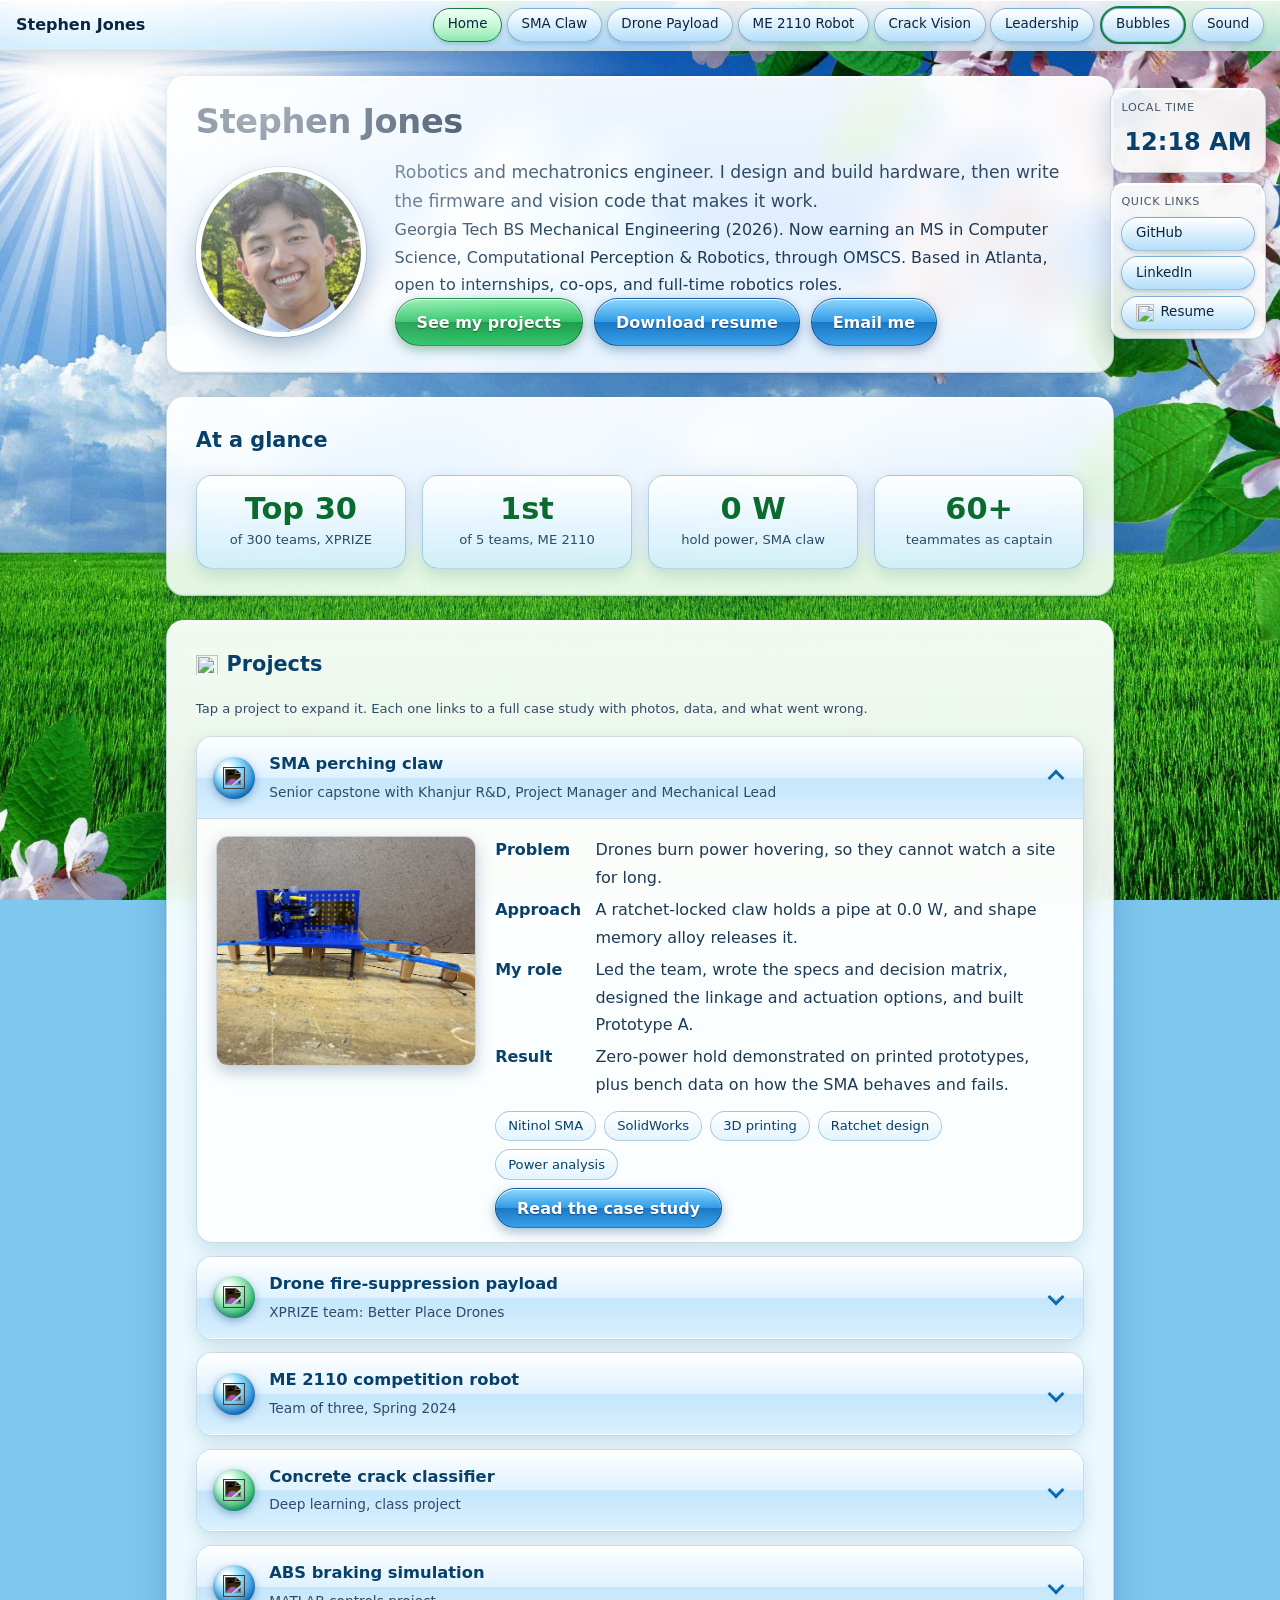
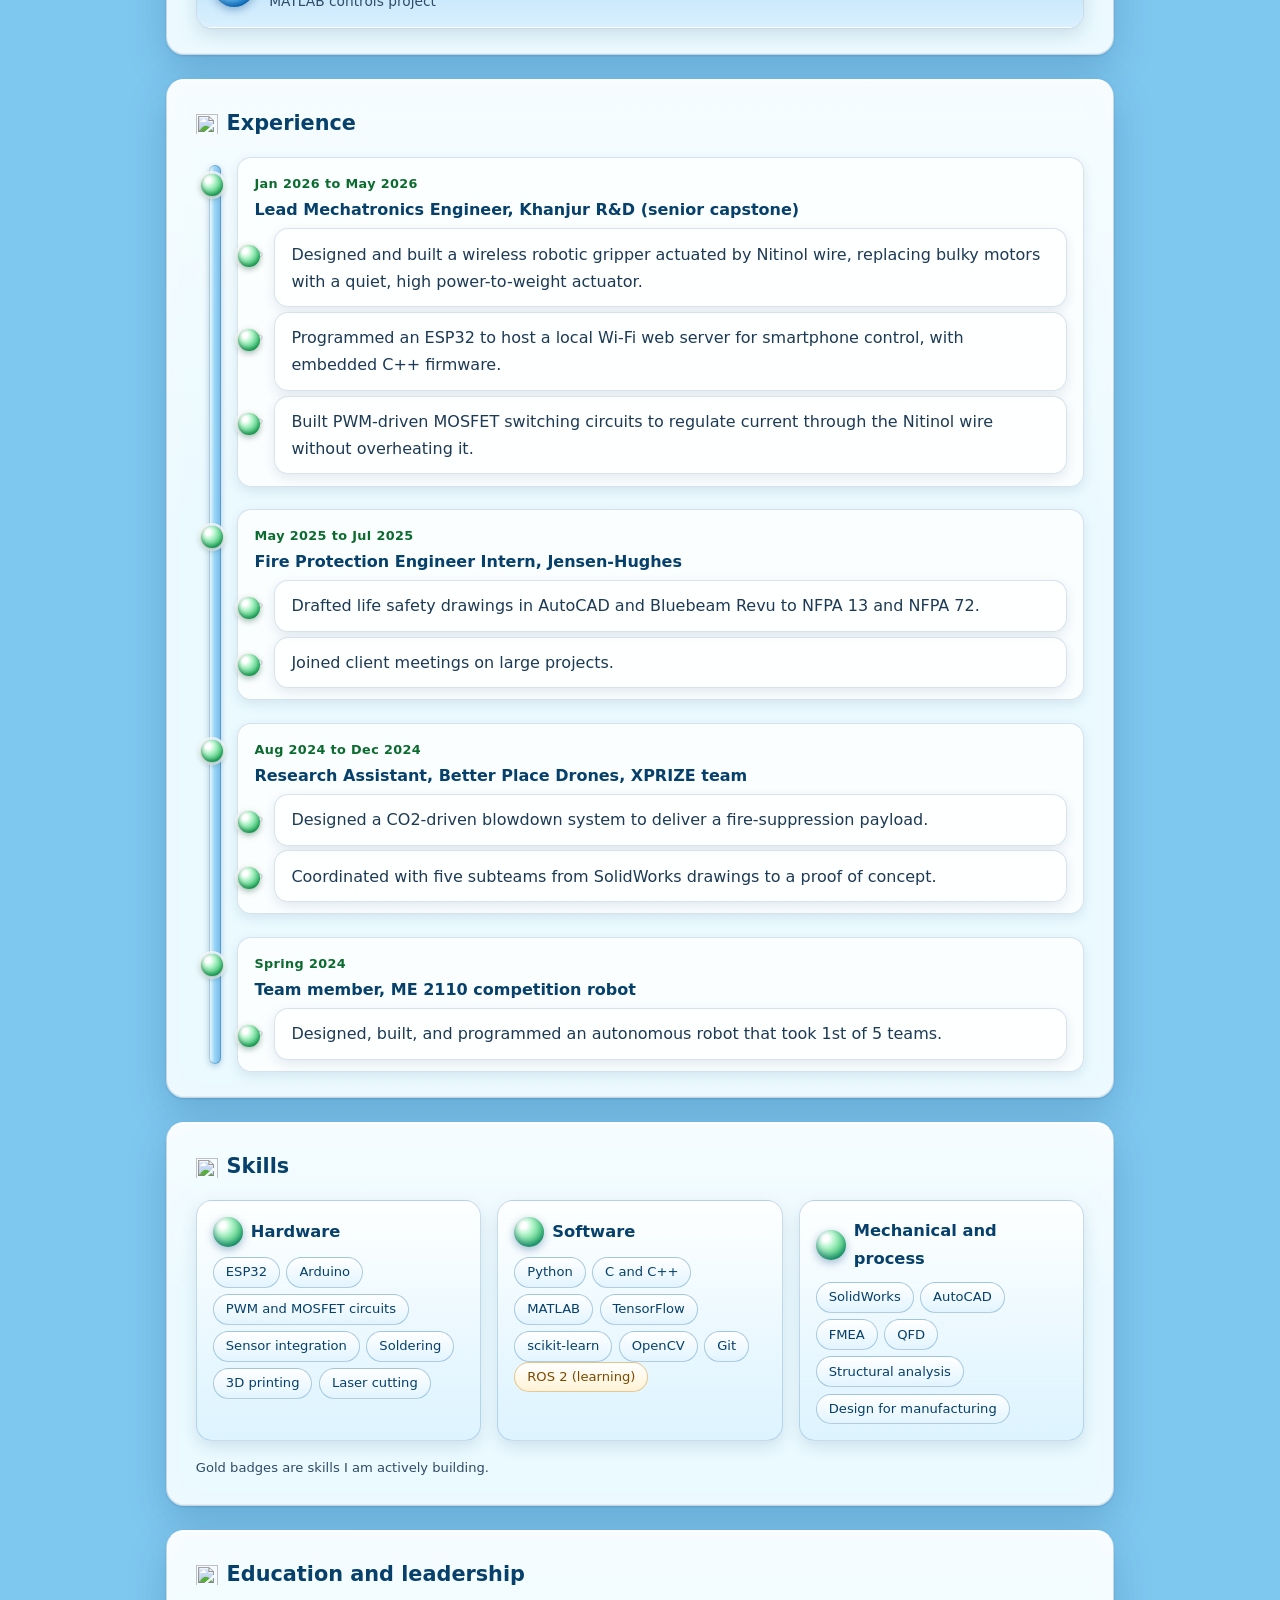
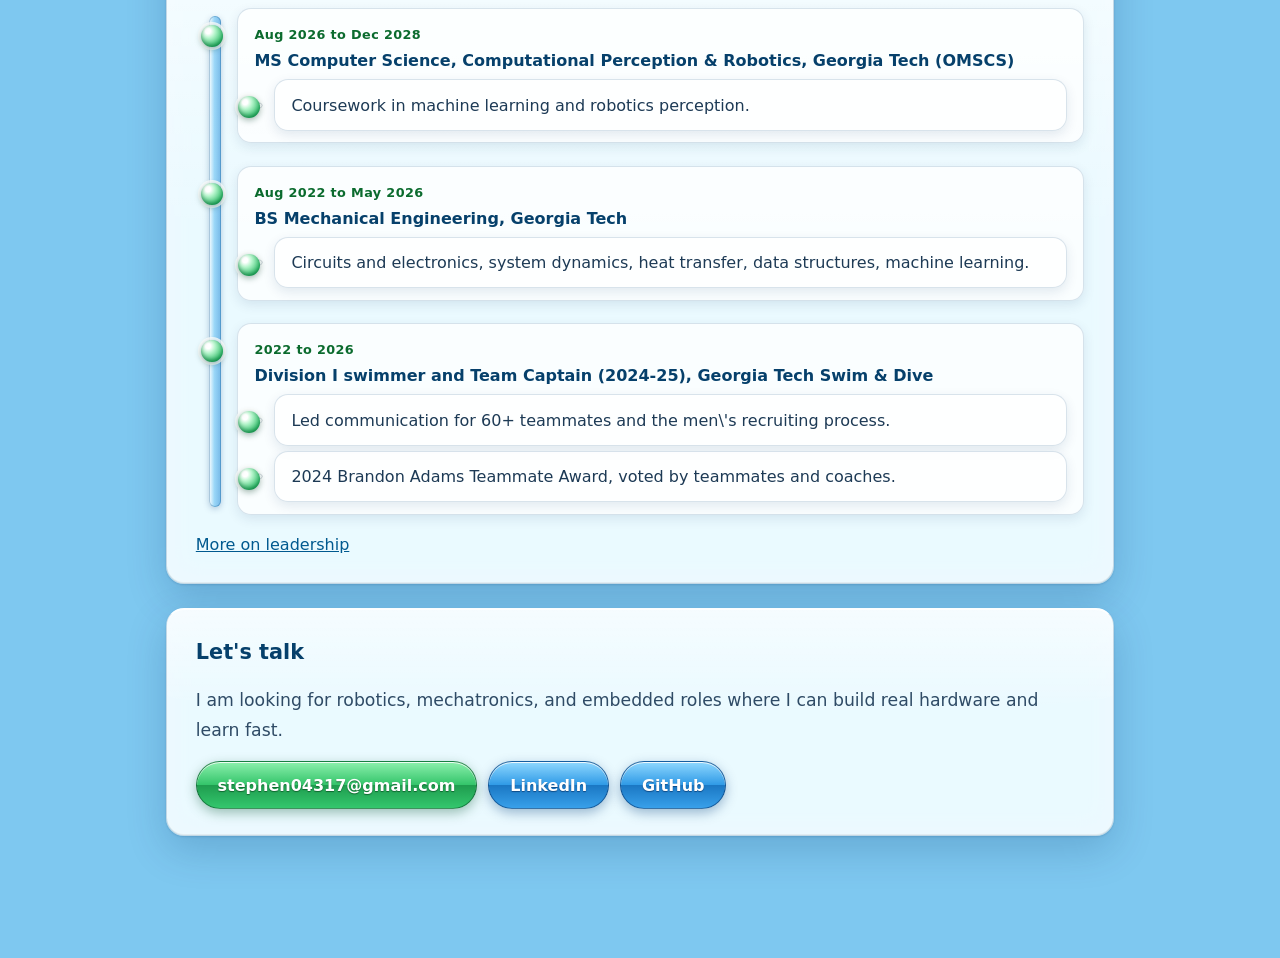
==== commit fab66fa0: "Update portfolio files" ====
--- a/index.html
+++ b/index.html
@@ -1,1752 +1,527 @@
 <!doctype html>
-<html lang="en" data-theme="light">
+<html lang="en">
   <head>
-    <meta charset="UTF-8" />
-    <meta name="viewport" content="width=device-width, initial-scale=1.0" />
-    <title>Stephen Jones | Robotics & Mechatronics</title>
+    <meta charset="utf-8" />
+    <meta name="viewport" content="width=device-width,initial-scale=1" />
+    <title>Stephen Jones | Robotics and Mechatronics Engineer</title>
     <meta
       name="description"
-      content="Portfolio of Stephen Jones: Georgia Tech BSME graduate and OMSCS student specializing in mechatronics, embedded systems, and autonomous physical hardware."
+      content="Stephen Jones, robotics and mechatronics engineer in Atlanta. Georgia Tech BSME and OMSCS (Computational Perception and Robotics)."
     />
-
-    <!-- Fonts: Space Grotesk (Headings & Accents) + Plus Jakarta Sans (Body) + JetBrains Mono -->
-    <link rel="preconnect" href="https://fonts.googleapis.com" />
-    <link rel="preconnect" href="https://fonts.gstatic.com" crossorigin />
-    <link
-      href="https://fonts.googleapis.com/css2?family=JetBrains+Mono:wght@400;500;600;700&family=Plus+Jakarta+Sans:wght@400;500;600;700&family=Space+Grotesk:wght@500;600;700;800&display=swap"
-      rel="stylesheet"
-    />
-
     <link rel="stylesheet" href="style.css" />
   </head>
   <body>
-    <!-- Background Canvas Accents -->
-    <div class="blueprint-overlay"></div>
-    <div class="glow-orb orb-amber"></div>
-    <div class="glow-orb orb-cyan"></div>
-
-    <div class="site-shell">
-      <!-- Top Navigation -->
-      <header class="navbar">
-        <a href="#about" class="nav-brand">
-          <span class="crosshair">+</span>
-          <span class="brand-text">stephen.jones // mechatronics</span>
-        </a>
-
-        <nav class="nav-links">
-          <a href="#highlights" class="nav-link">Highlights</a>
-          <a href="#projects" class="nav-link">Builds</a>
-          <a href="#experience" class="nav-link">Experience</a>
-          <a href="#skills" class="nav-link">Capabilities</a>
-          <a href="#goals" class="nav-link">Roadmap</a>
-        </nav>
-
-        <button
-          id="theme-btn"
-          class="theme-toggle"
-          type="button"
-          aria-label="Toggle Color Theme"
-          onclick="toggleTheme()"
-        >
-          <span class="theme-icon" id="theme-icon">☀️</span>
-          <span class="theme-label" id="theme-label">Light</span>
-        </button>
-      </header>
-
-      <!-- Hero Section -->
-      <section class="hero-block" id="about">
-        <div class="hero-grid">
-          <div class="hero-avatar-col">
-            <div class="avatar-rig">
-              <div class="corner-bracket tr"></div>
-              <div class="corner-bracket bl"></div>
-              <img
-                src="assets/headshot_square.jpeg"
-                alt="Stephen Jones headshot"
-                class="avatar-img"
-                onerror="this.src = 'assets/ME 2110/teamcelebrationphoto.jpeg'"
-              />
-            </div>
-            <div class="status-badge">
-              <span class="live-pulse"></span>
-              <span>Atlanta, GA &bull; Open to Work</span>
-            </div>
-          </div>
-
-          <div class="hero-text-col">
-            <div class="chip-stack">
-              <span class="hero-pill pill-gt">Georgia Tech BSME '26</span>
-              <span class="hero-pill pill-cs"
-                >OMSCS: Computational Perception &amp; Robotics</span
+    <main>
+      <a class="skip" href="#main-c">Skip to content</a>
+      <section class="panel">
+        <h1>Stephen Jones</h1>
+        <div class="hero">
+          <img src="assets/opt/headshot.jpeg" alt="Portrait of Stephen Jones" />
+          <div>
+            <p class="lead">
+              Robotics and mechatronics engineer. I design and build hardware,
+              then write the firmware and vision code that makes it work.
+            </p>
+            <p>
+              Georgia Tech BS Mechanical Engineering (2026). Now earning an MS
+              in Computer Science, Computational Perception &amp; Robotics,
+              through OMSCS. Based in Atlanta, open to internships, co-ops, and
+              full-time robotics roles.
+            </p>
+            <div class="cta">
+              <a class="gel" href="#projects">See my projects</a
+              ><a
+                class="gel blue"
+                href="assets/Stephen%20Fall%2026%27%20Resume.pdf"
+                download
+                >Download resume</a
+              ><a class="gel blue" href="mailto:stephen04317@gmail.com"
+                >Email me</a
               >
-              <span class="hero-pill pill-d1">D1 Varsity Swim Captain</span>
-            </div>
-
-            <h1 class="hero-headline">Stephen Jones</h1>
-            <p class="hero-subtitle">
-              Georgia Tech BSME &bull; Robotics Graduate Student
-            </p>
-
-            <p class="hero-statement">
-              Recent Georgia Tech Mechanical Engineering graduate and MSCS
-              student in Computational Perception &amp; Robotics. I build and
-              test functional hardware prototypes, combining mechanical design,
-              rapid fabrication, embedded C++ firmware, and edge computer
-              vision.
-            </p>
-
-            <p class="hero-substatement">
-              Former Division I Varsity Swim Team Captain at Georgia Tech. Four
-              years of balancing 20+ hours of weekly athletic training with an
-              engineering degree built a standard of high accountability, fast
-              execution, and composure under pressure.
-            </p>
-
-            <div class="hero-button-row">
-              <a
-                href="mailto:stephen04317@gmail.com"
-                class="btn btn-primary btn-mail"
-              >
-                <svg
-                  width="18"
-                  height="18"
-                  viewBox="0 0 24 24"
-                  fill="none"
-                  stroke="currentColor"
-                  stroke-width="2"
-                >
-                  <rect width="20" height="16" x="2" y="4" rx="2" />
-                  <path d="m22 7-8.97 5.7a1.94 1.94 0 0 1-2.06 0L2 7" />
-                </svg>
-                <span>Email Me</span>
-              </a>
-              <a
-                href="https://linkedin.com/in/sjones396"
-                target="_blank"
-                rel="noopener noreferrer"
-                class="btn btn-secondary btn-li"
-              >
-                <svg
-                  width="18"
-                  height="18"
-                  viewBox="0 0 24 24"
-                  fill="currentColor"
-                >
-                  <path
-                    d="M19 0h-14c-2.761 0-5 2.239-5 5v14c0 2.761 2.239 5 5 5h14c2.762 0 5-2.239 5-5v-14c0-2.761-2.238-5-5-5zm-11 19h-3v-11h3v11zm-1.5-12.268c-.966 0-1.75-.79-1.75-1.764s.784-1.764 1.75-1.764 1.75.79 1.75 1.764-.783 1.764-1.75 1.764zm13.5 12.268h-3v-5.604c0-3.368-4-3.113-4 0v5.604h-3v-11h3v1.765c1.396-2.586 7-2.777 7 2.476v6.759z"
-                  />
-                </svg>
-                <span>LinkedIn</span>
-              </a>
-              <a
-                href="https://github.com/sjones-code"
-                target="_blank"
-                rel="noopener noreferrer"
-                class="btn btn-secondary btn-gh"
-              >
-                <svg
-                  width="18"
-                  height="18"
-                  viewBox="0 0 24 24"
-                  fill="currentColor"
-                >
-                  <path
-                    d="M12 0c-6.626 0-12 5.373-12 12 0 5.302 3.438 9.8 8.207 11.387.599.111.793-.261.793-.577v-2.234c-3.338.726-4.033-1.416-4.033-1.416-.546-1.387-1.333-1.756-1.333-1.756-1.089-.745.083-.729.083-.729 1.205.084 1.839 1.237 1.839 1.237 1.07 1.834 2.807 1.304 3.492.997.107-.775.418-1.305.762-1.604-2.665-.305-5.467-1.334-5.467-5.931 0-1.311.469-2.381 1.236-3.221-.124-.303-.535-1.524.117-3.176 0 0 1.008-.322 3.301 1.23.957-.266 1.983-.399 3.003-.404 1.02.005 2.047.138 3.006.404 2.291-1.552 3.297-1.23 3.297-1.23.653 1.653.242 2.874.118 3.176.77.84 1.235 1.911 1.235 3.221 0 4.609-2.807 5.624-5.479 5.921.43.372.823 1.102.823 2.222v3.293c0 .319.192.694.801.576 4.765-1.589 8.199-6.086 8.199-11.386 0-6.627-5.373-12-12-12z"
-                  />
-                </svg>
-                <span>GitHub</span>
-              </a>
-              <a
-                href="assets/Stephen Fall 26' Resume.pdf"
-                target="_blank"
-                class="btn btn-action-accent"
-              >
-                <svg
-                  width="18"
-                  height="18"
-                  viewBox="0 0 24 24"
-                  fill="none"
-                  stroke="currentColor"
-                  stroke-width="2"
-                >
-                  <path
-                    d="M14 2H6a2 2 0 0 0-2 2v16a2 2 0 0 0 2 2h12a2 2 0 0 0 2-2V8z"
-                  />
-                  <polyline points="14 2 14 8 20 8" />
-                  <line x1="16" y1="13" x2="8" y2="13" />
-                  <line x1="16" y1="17" x2="8" y2="17" />
-                </svg>
-                <span>Resume PDF</span>
-              </a>
             </div>
           </div>
         </div>
       </section>
-
-      <!-- Highlights & Proof of Work -->
-      <section class="section-container" id="highlights">
-        <div class="section-title-wrap">
-          <span class="section-tag">OVERVIEW</span>
-          <h2 class="section-heading">Highlights &amp; Proof of Work</h2>
-          <p class="section-subtext">
-            A direct look at my athletic leadership, technical competition
-            honors, and life outside the shop.
+      <div id="main-c" style="display: contents">
+        <section class="panel">
+          <h2>At a glance</h2>
+          <div class="stats">
+            <div class="stat">
+              <b>Top 30</b><span>of 300 teams, XPRIZE</span>
+            </div>
+            <div class="stat"><b>1st</b><span>of 5 teams, ME 2110</span></div>
+            <div class="stat"><b>0 W</b><span>hold power, SMA claw</span></div>
+            <div class="stat"><b>60+</b><span>teammates as captain</span></div>
+          </div>
+        </section>
+        <section class="panel" id="projects">
+          <h2><img class="ico" src="assets/icons/cpu.svg" alt="" />Projects</h2>
+          <p class="legend">
+            Tap a project to expand it. Each one links to a full case study with
+            photos, data, and what went wrong.
           </p>
-        </div>
-
-        <div class="highlights-triad">
-          <!-- 1. Swimming Leadership -->
-          <div class="highlight-panel panel-swim">
-            <div class="panel-badge-row">
-              <span class="highlight-tag tag-blue">ATHLETIC LEADERSHIP</span>
-              <span class="icon-indicator">&#9672;</span>
-            </div>
-            <h3 class="panel-header">D1 Varsity Swimmer &amp; Team Captain</h3>
-            <ul class="clean-bullet-list">
-              <li>
-                4-year Division I student-athlete on Georgia Tech's Men's
-                Varsity Swim Team.
-              </li>
-              <li>Elected Team Captain for the 2024 to 2025 season.</li>
-              <li>
-                Bridged communications across 60+ athletes, coaches, and staff
-                while leading the men's recruiting process.
-              </li>
-              <li>
-                Sustained 20+ hours weekly of rigorous water workouts, weight
-                training, and travel throughout full-time BSME coursework.
-              </li>
-              <li>Specialized in butterfly sprint events.</li>
-            </ul>
+          <details class="proj" open>
+            <summary>
+              <span class="orb"
+                ><img class="ico" src="assets/icons/cpu.svg" alt="" /></span
+              ><span class="sum-t"
+                ><b>SMA perching claw</b
+                ><span
+                  >Senior capstone with Khanjur R&amp;D, Project Manager and
+                  Mechanical Lead</span
+                ></span
+              ><span class="chev" aria-hidden="true"></span>
+            </summary>
+            <div class="pbody">
+              <img
+                src="assets/opt/final-open-side.jpg"
+                alt="SMA perching claw"
+                loading="lazy"
+              />
+              <div>
+                <dl>
+                  <dt>Problem</dt>
+                  <dd>
+                    Drones burn power hovering, so they cannot watch a site for
+                    long.
+                  </dd>
+                  <dt>Approach</dt>
+                  <dd>
+                    A ratchet-locked claw holds a pipe at 0.0 W, and shape
+                    memory alloy releases it.
+                  </dd>
+                  <dt>My role</dt>
+                  <dd>
+                    Led the team, wrote the specs and decision matrix, designed
+                    the linkage and actuation options, and built Prototype A.
+                  </dd>
+                  <dt>Result</dt>
+                  <dd>
+                    Zero-power hold demonstrated on printed prototypes, plus
+                    bench data on how the SMA behaves and fails.
+                  </dd>
+                </dl>
+                <div class="chips">
+                  <span class="chip">Nitinol SMA</span
+                  ><span class="chip">SolidWorks</span
+                  ><span class="chip">3D printing</span
+                  ><span class="chip">Ratchet design</span
+                  ><span class="chip">Power analysis</span>
+                </div>
+                <p style="margin-top: 0.9rem">
+                  <a class="gel blue" href="capstone.html"
+                    >Read the case study</a
+                  >
+                </p>
+              </div>
+            </div>
+          </details>
+          <details class="proj">
+            <summary>
+              <span class="orb g"
+                ><img class="ico" src="assets/icons/rocket.svg" alt="" /></span
+              ><span class="sum-t"
+                ><b>Drone fire-suppression payload</b
+                ><span>XPRIZE team: Better Place Drones</span></span
+              ><span class="chev" aria-hidden="true"></span>
+            </summary>
+            <div class="pbody">
+              <img
+                src="assets/opt/bp-drone.jpg"
+                alt="Drone fire-suppression payload"
+                loading="lazy"
+              />
+              <div>
+                <dl>
+                  <dt>Problem</dt>
+                  <dd>
+                    Carry a water payload on a drone without adding much weight
+                    or complexity.
+                  </dd>
+                  <dt>Approach</dt>
+                  <dd>
+                    A CO2 canister pressurizes a tank so the stored pressure
+                    pushes the water out.
+                  </dd>
+                  <dt>My role</dt>
+                  <dd>
+                    Designed the blowdown system on the payload subteam and
+                    coordinated with five other subteams.
+                  </dd>
+                  <dt>Result</dt>
+                  <dd>Team placed in the top 30 of 300 entries.</dd>
+                </dl>
+                <div class="chips">
+                  <span class="chip">SolidWorks</span
+                  ><span class="chip">3D printing</span
+                  ><span class="chip">Pressure systems</span
+                  ><span class="chip">Systems integration</span>
+                </div>
+                <p style="margin-top: 0.9rem">
+                  <a class="gel blue" href="drone.html">Read the case study</a>
+                </p>
+              </div>
+            </div>
+          </details>
+          <details class="proj">
+            <summary>
+              <span class="orb"
+                ><img class="ico" src="assets/icons/bot.svg" alt="" /></span
+              ><span class="sum-t"
+                ><b>ME 2110 competition robot</b
+                ><span>Team of three, Spring 2024</span></span
+              ><span class="chev" aria-hidden="true"></span>
+            </summary>
+            <div class="pbody">
+              <img
+                src="assets/opt/me-robot.jpg"
+                alt="ME 2110 competition robot"
+                loading="lazy"
+              />
+              <div>
+                <dl>
+                  <dt>Problem</dt>
+                  <dd>
+                    Win a head-to-head robot competition with strict size, cost,
+                    and rules limits.
+                  </dd>
+                  <dt>Approach</dt>
+                  <dd>
+                    QFD and weighted decision matrices to pick concepts, then
+                    rapid prototyping and FMEA.
+                  </dd>
+                  <dt>My role</dt>
+                  <dd>
+                    Design, fabrication, and C++ control with two teammates, 30+
+                    hours a week.
+                  </dd>
+                  <dt>Result</dt>
+                  <dd>1st place out of 5 teams.</dd>
+                </dl>
+                <div class="chips">
+                  <span class="chip">SolidWorks</span
+                  ><span class="chip">C++</span><span class="chip">Arduino</span
+                  ><span class="chip">QFD</span><span class="chip">FMEA</span>
+                </div>
+                <p style="margin-top: 0.9rem">
+                  <a class="gel blue" href="me2110.html">Read the case study</a>
+                </p>
+              </div>
+            </div>
+          </details>
+          <details class="proj">
+            <summary>
+              <span class="orb g"
+                ><img
+                  class="ico"
+                  src="assets/icons/scan-search.svg"
+                  alt="" /></span
+              ><span class="sum-t"
+                ><b>Concrete crack classifier</b
+                ><span>Deep learning, class project</span></span
+              ><span class="chev" aria-hidden="true"></span>
+            </summary>
+            <div class="pbody">
+              <img
+                src="assets/opt/cv-cracks.jpg"
+                alt="Concrete crack classifier"
+                loading="lazy"
+              />
+              <div>
+                <dl>
+                  <dt>Problem</dt>
+                  <dd>
+                    Automatically tell cracked concrete from intact concrete.
+                  </dd>
+                  <dt>Approach</dt>
+                  <dd>
+                    Frozen VGG16 features, PCA to find redundancy, and a
+                    logistic regression classifier.
+                  </dd>
+                  <dt>My role</dt>
+                  <dd>
+                    Built the whole pipeline and the error analysis by crack
+                    style.
+                  </dd>
+                  <dt>Result</dt>
+                  <dd>
+                    99.5 to 99.8% accuracy on held-out images across runs, with
+                    about 80% fewer dimensions.
+                  </dd>
+                </dl>
+                <div class="chips">
+                  <span class="chip">Python</span
+                  ><span class="chip">TensorFlow</span
+                  ><span class="chip">scikit-learn</span
+                  ><span class="chip">PCA</span
+                  ><span class="chip">K-Means</span>
+                </div>
+                <p style="margin-top: 0.9rem">
+                  <a class="gel blue" href="vision.html">Read the case study</a>
+                </p>
+              </div>
+            </div>
+          </details>
+          <details class="proj">
+            <summary>
+              <span class="orb"
+                ><img class="ico" src="assets/icons/waves.svg" alt="" /></span
+              ><span class="sum-t"
+                ><b>ABS braking simulation</b
+                ><span>MATLAB controls project</span></span
+              ><span class="chev" aria-hidden="true"></span>
+            </summary>
+            <div class="pbody">
+              <img
+                src="assets/opt/wallpaper.jpg"
+                alt="ABS braking simulation"
+                loading="lazy"
+              />
+              <div>
+                <dl>
+                  <dt>Problem</dt>
+                  <dd>
+                    Stop a car quickly without locking the wheels on dry, wet,
+                    or icy roads.
+                  </dd>
+                  <dt>Approach</dt>
+                  <dd>
+                    Non-linear quarter-car model of a 1,300 kg vehicle with
+                    bang-bang slip control.
+                  </dd>
+                  <dt>My role</dt>
+                  <dd>
+                    Wrote the model and the controller and validated the
+                    stopping distance.
+                  </dd>
+                  <dt>Result</dt>
+                  <dd>
+                    Held wheel slip near 0.2 and stopped in 14.6 m from 100 km/h
+                    on dry pavement.
+                  </dd>
+                </dl>
+                <div class="chips">
+                  <span class="chip">MATLAB</span
+                  ><span class="chip">Control theory</span
+                  ><span class="chip">Differential equations</span>
+                </div>
+                <p style="margin-top: 0.9rem"></p>
+              </div>
+            </div>
+          </details>
+        </section>
+        <section class="panel">
+          <h2>
+            <img class="ico" src="assets/icons/rocket.svg" alt="" />Experience
+          </h2>
+          <ol class="tl">
+            <li>
+              <span class="d">Jan 2026 to May 2026</span
+              ><b
+                >Lead Mechatronics Engineer, Khanjur R&amp;D (senior
+                capstone)</b
+              >
+              <ul>
+                <li>
+                  Designed and built a wireless robotic gripper actuated by
+                  Nitinol wire, replacing bulky motors with a quiet, high
+                  power-to-weight actuator.
+                </li>
+                <li>
+                  Programmed an ESP32 to host a local Wi-Fi web server for
+                  smartphone control, with embedded C++ firmware.
+                </li>
+                <li>
+                  Built PWM-driven MOSFET switching circuits to regulate current
+                  through the Nitinol wire without overheating it.
+                </li>
+              </ul>
+            </li>
+            <li>
+              <span class="d">May 2025 to Jul 2025</span
+              ><b>Fire Protection Engineer Intern, Jensen-Hughes</b>
+              <ul>
+                <li>
+                  Drafted life safety drawings in AutoCAD and Bluebeam Revu to
+                  NFPA 13 and NFPA 72.
+                </li>
+                <li>Joined client meetings on large projects.</li>
+              </ul>
+            </li>
+            <li>
+              <span class="d">Aug 2024 to Dec 2024</span
+              ><b>Research Assistant, Better Place Drones, XPRIZE team</b>
+              <ul>
+                <li>
+                  Designed a CO2-driven blowdown system to deliver a
+                  fire-suppression payload.
+                </li>
+                <li>
+                  Coordinated with five subteams from SolidWorks drawings to a
+                  proof of concept.
+                </li>
+              </ul>
+            </li>
+            <li>
+              <span class="d">Spring 2024</span
+              ><b>Team member, ME 2110 competition robot</b>
+              <ul>
+                <li>
+                  Designed, built, and programmed an autonomous robot that took
+                  1st of 5 teams.
+                </li>
+              </ul>
+            </li>
+          </ol>
+        </section>
+        <section class="panel">
+          <h2><img class="ico" src="assets/icons/cpu.svg" alt="" />Skills</h2>
+          <div class="skills">
+            <div class="sk">
+              <h3>
+                <span class="orb g" style="width: 30px; height: 30px"
+                  ><img
+                    class="ico"
+                    style="width: 16px; height: 16px"
+                    src="assets/icons/cpu.svg"
+                    alt="" /></span
+                >Hardware
+              </h3>
+              <div class="chips">
+                <span class="chip">ESP32</span><span class="chip">Arduino</span
+                ><span class="chip">PWM and MOSFET circuits</span
+                ><span class="chip">Sensor integration</span
+                ><span class="chip">Soldering</span
+                ><span class="chip">3D printing</span
+                ><span class="chip">Laser cutting</span>
+              </div>
+            </div>
+            <div class="sk">
+              <h3>
+                <span class="orb g" style="width: 30px; height: 30px"
+                  ><img
+                    class="ico"
+                    style="width: 16px; height: 16px"
+                    src="assets/icons/bot.svg"
+                    alt="" /></span
+                >Software
+              </h3>
+              <div class="chips">
+                <span class="chip">Python</span
+                ><span class="chip">C and C++</span
+                ><span class="chip">MATLAB</span
+                ><span class="chip">TensorFlow</span
+                ><span class="chip">scikit-learn</span
+                ><span class="chip">OpenCV</span><span class="chip">Git</span>
+              </div>
+              <div class="chips">
+                <span class="chip learn">ROS 2 (learning)</span>
+              </div>
+            </div>
+            <div class="sk">
+              <h3>
+                <span class="orb g" style="width: 30px; height: 30px"
+                  ><img
+                    class="ico"
+                    style="width: 16px; height: 16px"
+                    src="assets/icons/waves.svg"
+                    alt="" /></span
+                >Mechanical and process
+              </h3>
+              <div class="chips">
+                <span class="chip">SolidWorks</span
+                ><span class="chip">AutoCAD</span><span class="chip">FMEA</span
+                ><span class="chip">QFD</span
+                ><span class="chip">Structural analysis</span
+                ><span class="chip">Design for manufacturing</span>
+              </div>
+            </div>
           </div>
-
-          <!-- 2. Technical Accolades -->
-          <div class="highlight-panel panel-awards">
-            <div class="panel-badge-row">
-              <span class="highlight-tag tag-amber"
-                >AWARDS &amp; RECOGNITION</span
+          <p class="legend">Gold badges are skills I am actively building.</p>
+        </section>
+        <section class="panel">
+          <h2>
+            <img class="ico" src="assets/icons/award.svg" alt="" />Education and
+            leadership
+          </h2>
+          <ol class="tl">
+            <li>
+              <span class="d">Aug 2026 to Dec 2028</span
+              ><b
+                >MS Computer Science, Computational Perception &amp; Robotics,
+                Georgia Tech (OMSCS)</b
               >
-              <span class="icon-indicator">&#9672;</span>
-            </div>
-            <h3 class="panel-header">Honors &amp; Competition Wins</h3>
-            <ul class="clean-bullet-list">
-              <li>
-                Recipient of the 2024 Brandon Adams Teammate Award, voted by
-                team members and coaches for leadership and camaraderie.
-              </li>
-              <li>
-                1st Place Champion out of 5 teams in Georgia Tech's signature
-                autonomous machine design contest (ME 2110).
-              </li>
-              <li>
-                Top 30 International Finalist out of 300 entries in the global
-                XPRIZE Wildfire autonomous suppression challenge.
-              </li>
-              <li>
-                Graduated BS Mechanical Engineering from Georgia Tech with
-                consistent focus on dynamics and mechatronics.
-              </li>
-            </ul>
+              <ul>
+                <li>Coursework in machine learning and robotics perception.</li>
+              </ul>
+            </li>
+            <li>
+              <span class="d">Aug 2022 to May 2026</span
+              ><b>BS Mechanical Engineering, Georgia Tech</b>
+              <ul>
+                <li>
+                  Circuits and electronics, system dynamics, heat transfer, data
+                  structures, machine learning.
+                </li>
+              </ul>
+            </li>
+            <li>
+              <span class="d">2022 to 2026</span
+              ><b
+                >Division I swimmer and Team Captain (2024-25), Georgia Tech
+                Swim &amp; Dive</b
+              >
+              <ul>
+                <li>
+                  Led communication for 60+ teammates and the men\'s recruiting
+                  process.
+                </li>
+                <li>
+                  2024 Brandon Adams Teammate Award, voted by teammates and
+                  coaches.
+                </li>
+              </ul>
+            </li>
+          </ol>
+          <p><a href="leadership.html">More on leadership</a></p>
+        </section>
+        <section class="panel" id="contact">
+          <h2>Let's talk</h2>
+          <p class="lead">
+            I am looking for robotics, mechatronics, and embedded roles where I
+            can build real hardware and learn fast.
+          </p>
+          <div class="cta">
+            <a class="gel" href="mailto:stephen04317@gmail.com"
+              >stephen04317@gmail.com</a
+            ><a class="gel blue" href="https://linkedin.com/in/sjones396"
+              >LinkedIn</a
+            ><a class="gel blue" href="https://github.com/sjones-code"
+              >GitHub</a
+            >
           </div>
-
-          <!-- 3. Fun & Hobbies -->
-          <div class="highlight-panel panel-hobbies">
-            <div class="panel-badge-row">
-              <span class="highlight-tag tag-purple">LIFE OUTSIDE WORK</span>
-              <span class="icon-indicator">&#9672;</span>
-            </div>
-            <h3 class="panel-header">Interests &amp; Free Time</h3>
-            <ul class="clean-bullet-list">
-              <li>
-                Baking homemade desserts from scratch, optimizing for maximum
-                flavor.
-              </li>
-              <li>
-                Mountain hiking, exploring outdoor trails and National Parks.
-              </li>
-              <li>
-                Playing retro arcade games, pinball machines, and sharing this
-                time with friends.
-              </li>
-              <li>
-                Anime and manga enjoyer: fully caught up on the One Piece anime
-                (over 1,100 episodes of pure dedication).
-              </li>
-            </ul>
-          </div>
-        </div>
-      </section>
-
-      <!-- Featured Engineering Builds -->
-      <section class="section-container" id="projects">
-        <div class="section-title-wrap">
-          <span class="section-tag">ENGINEERING BUILDS</span>
-          <h2 class="section-heading">Featured Hardware Systems</h2>
-          <p class="section-subtext">
-            Detailed mechanical tradeoffs, code architectures, and
-            high-resolution CAD &amp; prototype media.
-          </p>
-        </div>
-
-        <!-- Tab Buttons: Gripper -> Robot -> Payload -> Vision -->
-        <div class="tab-command-bar" role="tablist">
-          <button
-            class="command-tab active"
-            role="tab"
-            id="tab-gripper"
-            aria-selected="true"
-            onclick="activateProject('gripper')"
-          >
-            <span class="tab-seq">01</span>
-            <div class="tab-info">
-              <span class="tab-label">Nitinol Gripper</span>
-              <span class="tab-tech">Smart Alloy &bull; ESP32</span>
-            </div>
-          </button>
-
-          <button
-            class="command-tab"
-            role="tab"
-            id="tab-robot"
-            aria-selected="false"
-            onclick="activateProject('robot')"
-          >
-            <span class="tab-seq">02</span>
-            <div class="tab-info">
-              <span class="tab-label">Autonomous Robot</span>
-              <span class="tab-tech">ME 2110 &bull; 1st Place</span>
-            </div>
-          </button>
-
-          <button
-            class="command-tab"
-            role="tab"
-            id="tab-payload"
-            aria-selected="false"
-            onclick="activateProject('payload')"
-          >
-            <span class="tab-seq">03</span>
-            <div class="tab-info">
-              <span class="tab-label">XPrize Drone Payload</span>
-              <span class="tab-tech">Pneumatics &bull; Top 30</span>
-            </div>
-          </button>
-
-          <button
-            class="command-tab"
-            role="tab"
-            id="tab-vision"
-            aria-selected="false"
-            onclick="activateProject('vision')"
-          >
-            <span class="tab-seq">04</span>
-            <div class="tab-info">
-              <span class="tab-label">Vision Classifier</span>
-              <span class="tab-tech">Deep Learning &bull; VGG16</span>
-            </div>
-          </button>
-        </div>
-
-        <!-- PROJECT DECKS -->
-        <div class="project-decks-wrapper">
-          <!-- ================= 01: NITINOL GRIPPER ================= -->
-          <article
-            class="project-deck-panel active"
-            id="panel-gripper"
-            role="tabpanel"
-          >
-            <div class="deck-top">
-              <div>
-                <span class="deck-tag">SENIOR CAPSTONE // KHANJUR R&amp;D</span>
-                <h3 class="deck-title">
-                  Wireless Shape Memory Alloy (Nitinol) Robotic Claw
-                </h3>
-                <p class="deck-meta">
-                  Lead Mechatronics Engineer &bull; Jan 2026 to May 2026
-                </p>
-              </div>
-              <div class="tag-row">
-                <span class="mono-badge">ESP32 Firmware</span>
-                <span class="mono-badge">Embedded C++</span>
-                <span class="mono-badge">Nitinol SMA</span>
-                <span class="mono-badge">MOSFET PWM</span>
-                <span class="mono-badge">SolidWorks</span>
-              </div>
-            </div>
-
-            <div class="deck-body-layout">
-              <div class="deck-text">
-                <div class="nda-notice-banner">
-                  <span class="nda-icon">&#128274;</span>
-                  <p>
-                    <strong>Confidentiality Notice:</strong> Certain proprietary
-                    CAD schematics, Nitinol geometries, alloy specifications,
-                    and imagery have been omitted or redacted in accordance with
-                    a Non-Disclosure Agreement (NDA).
-                  </p>
-                </div>
-                <h4>Objective &amp; Mechanical Tradeoffs</h4>
-                <p>
-                  Robotic end-effectors traditionally depend on bulky electric
-                  servomotors and gearboxes that add inertial weight to distal
-                  joints and introduce mechanical backlash. Collaborating with
-                  Khanjur R&amp;D, our objective was to replace electric motors
-                  with resistive Joule-heated Shape Memory Alloy (Nitinol) wire.
-                </p>
-                <ul class="technical-bullets">
-                  <li>
-                    <strong>Thermal-Current Control:</strong> Engineered
-                    high-frequency PWM switching across logic-level N-channel
-                    MOSFETs to meter heating current accurately, preventing wire
-                    anneal damage while ensuring repeatable closure force.
-                  </li>
-                  <li>
-                    <strong>Embedded Wireless Server:</strong> Programmed custom
-                    C++ firmware on an ESP32 microcontroller hosting an
-                    asynchronous local Wi-Fi web server, achieving smartphone
-                    teleoperation with sub-50ms latency without relying on
-                    external networks.
-                  </li>
-                  <li>
-                    <strong>Hardware Evolution:</strong> Iterated through PVC
-                    bench rigs, internal ratchet mechanisms, and 3D printed
-                    mechanical levers to amplify stroke displacement from subtle
-                    alloy contraction.
-                  </li>
-                </ul>
-                <div class="callout-box">
-                  <strong>Result:</strong> Delivered a silent, backlash-free
-                  end-effector that dropped actuator mass significantly compared
-                  to traditional DC gearmotors.
-                </div>
-              </div>
-
-              <div class="deck-specs">
-                <div class="data-sheet">
-                  <h4>Actuator Architecture</h4>
-                  <div class="data-row">
-                    <span>Actuator:</span>
-                    <strong>Resistive Nitinol SMA Wire</strong>
-                  </div>
-                  <div class="data-row">
-                    <span>Controller:</span>
-                    <strong>ESP32 (Dual-Core 240MHz)</strong>
-                  </div>
-                  <div class="data-row">
-                    <span>Switching:</span>
-                    <strong>Logic-Level N-MOSFET (PWM)</strong>
-                  </div>
-                  <div class="data-row">
-                    <span>Control UI:</span>
-                    <strong>Local Wi-Fi Web Server</strong>
-                  </div>
-                  <div class="data-row">
-                    <span>Mechanical CAD:</span>
-                    <strong>SolidWorks 2026</strong>
-                  </div>
-                </div>
-              </div>
-            </div>
-
-            <!-- Large Media Viewport for Gripper -->
-            <div class="media-showcase-section">
-              <div class="showcase-header">
-                <h4>Prototype Showcase &amp; Actuation Video</h4>
-                <span class="showcase-note"
-                  >Click the large preview to open fullscreen high-resolution
-                  inspection.</span
-                >
-              </div>
-
-              <div
-                class="main-preview-stage"
-                id="stage-gripper"
-                onclick="triggerStageLightbox('stage-gripper')"
-              >
-                <img
-                  id="stage-img-gripper"
-                  src="assets/Capstone/finalprotoopensideview.png"
-                  alt="Final Prototype Open Side View"
-                  class="stage-media"
-                />
-                <video
-                  id="stage-video-gripper"
-                  controls
-                  class="stage-media"
-                  style="display: none"
-                >
-                  <source
-                    src="assets/Capstone/finalprotomanualactuationvid.mp4"
-                    type="video/mp4"
-                  />
-                  Your browser does not support HTML5 video.
-                </video>
-                <div class="stage-caption-bar" id="stage-caption-gripper">
-                  Final Prototype: Open Side View (Assembled)
-                </div>
-              </div>
-
-              <div class="media-thumbnail-strip">
-                <div
-                  class="thumb-node active"
-                  onclick="
-                    switchStageMedia(
-                      'gripper',
-                      'image',
-                      'assets/Capstone/finalprotoopensideview.png',
-                      'Final Prototype: Open Side View (Assembled)',
-                    )
-                  "
-                >
-                  <img
-                    src="assets/Capstone/finalprotoopensideview.png"
-                    alt="Final prototype open view"
-                  />
-                  <span>Final Assembly</span>
-                </div>
-                <div
-                  class="thumb-node"
-                  onclick="
-                    switchStageMedia(
-                      'gripper',
-                      'image',
-                      'assets/Capstone/finalprotocloseupinterior.png',
-                      'Final Prototype: Close-Up Interior Mechanism',
-                    )
-                  "
-                >
-                  <img
-                    src="assets/Capstone/finalprotocloseupinterior.png"
-                    alt="Final prototype interior"
-                  />
-                  <span>Interior View</span>
-                </div>
-                <div
-                  class="thumb-node"
-                  onclick="
-                    switchStageMedia(
-                      'gripper',
-                      'video',
-                      'assets/Capstone/finalprotomanualactuationvid.mp4',
-                      'Final Prototype: Video of Mechanism Actuation',
-                    )
-                  "
-                >
-                  <div class="video-thumb-overlay">&#9658;</div>
-                  <img
-                    src="assets/Capstone/finalprotoopensideview.png"
-                    alt="Video thumbnail"
-                  />
-                  <span>Actuation Video</span>
-                </div>
-                <div
-                  class="thumb-node"
-                  onclick="
-                    switchStageMedia(
-                      'gripper',
-                      'image',
-                      'assets/Capstone/WTF_Paperclip_Nitinol.gif',
-                      'Nitinol Shape Memory Thermal Contraction',
-                    )
-                  "
-                >
-                  <img
-                    src="assets/Capstone/WTF_Paperclip_Nitinol.gif"
-                    alt="Nitinol thermal demo"
-                  />
-                  <span>Nitinol Thermal Demo</span>
-                </div>
-                <div
-                  class="thumb-node"
-                  onclick="
-                    switchStageMedia(
-                      'gripper',
-                      'image',
-                      'assets/Capstone/proto1justratchetmechanism.png',
-                      'Internal Ratchet Locking Mechanism',
-                    )
-                  "
-                >
-                  <img
-                    src="assets/Capstone/proto1justratchetmechanism.png"
-                    alt="Ratchet mechanism"
-                  />
-                  <span>Ratchet Latch</span>
-                </div>
-                <div
-                  class="thumb-node"
-                  onclick="
-                    switchStageMedia(
-                      'gripper',
-                      'image',
-                      'assets/Capstone/candidphotoofmepresentingattheexpo.jpg',
-                      'Presenting at Georgia Tech Capstone Expo',
-                    )
-                  "
-                >
-                  <img
-                    src="assets/Capstone/candidphotoofmepresentingattheexpo.jpg"
-                    alt="Capstone Expo presentation"
-                  />
-                  <span>Expo Presentation</span>
-                </div>
-              </div>
-            </div>
-          </article>
-
-          <!-- ================= 02: AUTONOMOUS COMPETITION ROBOT ================= -->
-          <article class="project-deck-panel" id="panel-robot" role="tabpanel">
-            <div class="deck-top">
-              <div>
-                <span class="deck-tag">GEORGIA TECH // ME 2110</span>
-                <h3 class="deck-title">
-                  Fully Autonomous Competition Mobile Robot (1st Place)
-                </h3>
-                <p class="deck-meta">
-                  Autonomous Machine Design &bull; May 2024 to Aug 2024
-                </p>
-              </div>
-              <div class="tag-row">
-                <span class="mono-badge">SolidWorks</span>
-                <span class="mono-badge">Embedded C++</span>
-                <span class="mono-badge">Arduino IDE</span>
-                <span class="mono-badge">FMEA Risk Analysis</span>
-                <span class="mono-badge">House of Quality (QFD)</span>
-              </div>
-            </div>
-
-            <div class="deck-body-layout">
-              <div class="deck-text">
-                <h4>System Architecture &amp; Strategy</h4>
-                <p>
-                  In Georgia Tech's signature mechatronics competition, teams
-                  must build and program an autonomous machine from raw stock
-                  materials to execute complex physical tasks inside an arena
-                  under strict dimensional, weight, and timing constraints.
-                </p>
-                <ul class="technical-bullets">
-                  <li>
-                    <strong>Design Methodology:</strong> Developed complete
-                    specification sheets, Quality Function Deployment (QFD)
-                    House of Quality, and FMEA matrices to mathematically weight
-                    mechanisms before cutting material.
-                  </li>
-                  <li>
-                    <strong>Fabrication Load:</strong> Managed 30+ sustained
-                    weekly hours of SolidWorks modeling, rapid laser cutting, 3D
-                    printing, and mechanical bench assembly across our
-                    three-person team.
-                  </li>
-                  <li>
-                    <strong>Autonomy in C++:</strong> Created deterministic
-                    microcontroller routines sequencing limit switch triggers,
-                    motor drives, and mechanical deployment arms with zero
-                    manual intervention.
-                  </li>
-                </ul>
-                <div class="callout-box">
-                  <strong>Result:</strong> Took 1st place overall out of 5 teams
-                  in the final arena tournament through rigorous tolerance
-                  control and reliable autonomous logic.
-                </div>
-              </div>
-
-              <div class="deck-specs">
-                <div class="data-sheet">
-                  <h4>Competition Metrics</h4>
-                  <div class="data-row">
-                    <span>Tournament:</span>
-                    <strong>1st Place Champion</strong>
-                  </div>
-                  <div class="data-row">
-                    <span>Work Commitment:</span>
-                    <strong>30+ Hours / Week</strong>
-                  </div>
-                  <div class="data-row">
-                    <span>Firmware:</span>
-                    <strong>Autonomous C++ State Machine</strong>
-                  </div>
-                  <div class="data-row">
-                    <span>CAD Tooling:</span>
-                    <strong>SolidWorks (Full Assembly)</strong>
-                  </div>
-                </div>
-
-                <div class="pdf-viewer-compact">
-                  <div class="pdf-bar">
-                    <span>📄 Final Presentation Deck (PDF)</span>
-                    <a
-                      href="assets/ME 2110/Final Presentation.pdf"
-                      target="_blank"
-                      >Fullscreen &rarr;</a
-                    >
-                  </div>
-                  <iframe
-                    src="assets/ME 2110/Final Presentation.pdf"
-                    class="mini-pdf-frame"
-                    title="ME 2110 Presentation"
-                  ></iframe>
-                </div>
-              </div>
-            </div>
-
-            <!-- Large Media Viewport for Robot -->
-            <div class="media-showcase-section">
-              <div class="showcase-header">
-                <h4>Machine CAD, Hardware &amp; Team Gallery</h4>
-                <span class="showcase-note"
-                  >Click the preview image to open fullscreen high-resolution
-                  inspection.</span
-                >
-              </div>
-
-              <div
-                class="main-preview-stage"
-                id="stage-robot"
-                onclick="triggerStageLightbox('stage-robot')"
-              >
-                <img
-                  id="stage-img-robot"
-                  src="assets/ME 2110/actualrobotsidepicture.jpg"
-                  alt="Assembled Autonomous Robot"
-                  class="stage-media"
-                  onerror="
-                    this.src = 'assets/ME 2110/actualrobotsidepicture.jpg.png'
-                  "
-                />
-                <div class="stage-caption-bar" id="stage-caption-robot">
-                  Final Assembled Autonomous Competition Robot
-                </div>
-              </div>
-
-              <div class="media-thumbnail-strip">
-                <div
-                  class="thumb-node active"
-                  onclick="
-                    switchStageMedia(
-                      'robot',
-                      'image',
-                      'assets/ME 2110/actualrobotsidepicture.jpg',
-                      'Final Assembled Autonomous Competition Robot',
-                    )
-                  "
-                >
-                  <img
-                    src="assets/ME 2110/actualrobotsidepicture.jpg"
-                    alt="Robot profile"
-                    onerror="
-                      this.src = 'assets/ME 2110/actualrobotsidepicture.jpg.png'
-                    "
-                  />
-                  <span>Assembled Robot</span>
-                </div>
-                <div
-                  class="thumb-node"
-                  onclick="
-                    switchStageMedia(
-                      'robot',
-                      'image',
-                      'assets/ME 2110/cadfinaldesignfullyannotated.png',
-                      'SolidWorks Fully Annotated System CAD',
-                    )
-                  "
-                >
-                  <img
-                    src="assets/ME 2110/cadfinaldesignfullyannotated.png"
-                    alt="Annotated CAD"
-                  />
-                  <span>Annotated CAD</span>
-                </div>
-                <div
-                  class="thumb-node"
-                  onclick="
-                    switchStageMedia(
-                      'robot',
-                      'image',
-                      'assets/ME 2110/cadfinaldesignfullyactuated.png',
-                      'CAD Final Actuated Kinematic Extension',
-                    )
-                  "
-                >
-                  <img
-                    src="assets/ME 2110/cadfinaldesignfullyactuated.png"
-                    alt="Actuated CAD"
-                  />
-                  <span>Actuated CAD</span>
-                </div>
-                <div
-                  class="thumb-node"
-                  onclick="
-                    switchStageMedia(
-                      'robot',
-                      'image',
-                      'assets/ME 2110/firstprototypeactualpicture.png',
-                      'Early Physical Proof-of-Concept Prototype',
-                    )
-                  "
-                >
-                  <img
-                    src="assets/ME 2110/firstprototypeactualpicture.png"
-                    alt="Early prototype"
-                  />
-                  <span>Early Prototype</span>
-                </div>
-                <div
-                  class="thumb-node"
-                  onclick="
-                    switchStageMedia(
-                      'robot',
-                      'image',
-                      'assets/ME 2110/teamcelebrationphoto.jpeg',
-                      'Team Celebration After Taking 1st Place',
-                    )
-                  "
-                >
-                  <img
-                    src="assets/ME 2110/teamcelebrationphoto.jpeg"
-                    alt="Team celebration"
-                  />
-                  <span>1st Place Victory</span>
-                </div>
-                <div
-                  class="thumb-node"
-                  onclick="
-                    switchStageMedia(
-                      'robot',
-                      'image',
-                      'assets/ME 2110/teampicturewithinstructors.jpeg',
-                      'Team with ME 2110 Faculty Instructors',
-                    )
-                  "
-                >
-                  <img
-                    src="assets/ME 2110/teampicturewithinstructors.jpeg"
-                    alt="Instructors photo"
-                  />
-                  <span>Faculty Review</span>
-                </div>
-              </div>
-            </div>
-          </article>
-
-          <!-- ================= 03: XPRIZE DRONE PAYLOAD ================= -->
-          <article
-            class="project-deck-panel"
-            id="panel-payload"
-            role="tabpanel"
-          >
-            <div class="deck-top">
-              <div>
-                <span class="deck-tag"
-                  >BETTER PLACE DRONES // GLOBAL XPRIZE</span
-                >
-                <h3 class="deck-title">
-                  Autonomous Fire-Suppression Drone Payload (CO2 Blowdown)
-                </h3>
-                <p class="deck-meta">
-                  Undergraduate Research Assistant &bull; Aug 2024 to Dec 2024
-                </p>
-              </div>
-              <div class="tag-row">
-                <span class="mono-badge">SolidWorks CAD</span>
-                <span class="mono-badge">Pneumatic Blowdown</span>
-                <span class="mono-badge">Fluid Delivery</span>
-                <span class="mono-badge">Subteam Coordination</span>
-              </div>
-            </div>
-
-            <div class="deck-body-layout">
-              <div class="deck-text">
-                <h4>Pneumatic Blowdown Fluid Delivery</h4>
-                <p>
-                  Wildfire suppression drones cannot carry heavy motorized water
-                  pumps without sacrificing flight time. We engineered an
-                  instantaneous, passive-pressurization blowdown payload system.
-                </p>
-                <ul class="technical-bullets">
-                  <li>
-                    <strong>CO2 Blowdown Delivery:</strong> Designed a regulated
-                    pneumatic blowdown system using CO2 canisters to pressurize
-                    a water reservoir, blasting suppressant immediately upon
-                    valve release.
-                  </li>
-                  <li>
-                    <strong>Cross-Team Alignment:</strong> Coordinated across 5
-                    subteams (airframe, telemetry, avionics, payload, recovery)
-                    to translate SolidWorks CAD assemblies into flight-ready
-                    test prototypes.
-                  </li>
-                  <li>
-                    <strong>Mass Optimization:</strong> Reduced fluid line mass
-                    and lightened mounting brackets to maintain aircraft
-                    stability in high-wind conditions.
-                  </li>
-                </ul>
-                <div class="callout-box">
-                  <strong>Result:</strong> Qualified in the Top 30 teams
-                  internationally out of 300 participating entries in the XPRIZE
-                  Wildfire competition.
-                </div>
-              </div>
-
-              <div class="deck-specs">
-                <div class="data-sheet">
-                  <h4>System Parameters</h4>
-                  <div class="data-row">
-                    <span>Competition:</span>
-                    <strong>XPRIZE Wildfire Semi-Finalist</strong>
-                  </div>
-                  <div class="data-row">
-                    <span>Pressurization:</span>
-                    <strong>CO2 Canister Blowdown</strong>
-                  </div>
-                  <div class="data-row">
-                    <span>CAD Tooling:</span>
-                    <strong>SolidWorks Sectional Modeling</strong>
-                  </div>
-                  <div class="data-row">
-                    <span>Coordination:</span>
-                    <strong>5 Cross-Discipline Subteams</strong>
-                  </div>
-                </div>
-
-                <div class="xprize-card">
-                  <img
-                    src="assets/Better Place Drones/XPRIZE-Logo-Mark-Black-Square.png"
-                    alt="XPRIZE Logo"
-                    class="xprize-logo"
-                  />
-                  <span>Global Wildfire Competition Semi-Finalist</span>
-                </div>
-              </div>
-            </div>
-
-            <!-- Large Media Viewport for Drone Payload -->
-            <div class="media-showcase-section">
-              <div class="showcase-header">
-                <h4>System CAD, Section Views &amp; Airframe Integration</h4>
-                <span class="showcase-note"
-                  >Click the preview image to open fullscreen high-resolution
-                  inspection.</span
-                >
-              </div>
-
-              <div
-                class="main-preview-stage"
-                id="stage-payload"
-                onclick="triggerStageLightbox('stage-payload')"
-              >
-                <img
-                  id="stage-img-payload"
-                  src="assets/Better Place Drones/payloadattachedtodrone.png"
-                  alt="Payload attached directly to drone airframe"
-                  class="stage-media"
-                />
-                <div class="stage-caption-bar" id="stage-caption-payload">
-                  Payload Module Mounted on Flight Airframe
-                </div>
-              </div>
-
-              <div class="media-thumbnail-strip">
-                <div
-                  class="thumb-node active"
-                  onclick="
-                    switchStageMedia(
-                      'payload',
-                      'image',
-                      'assets/Better Place Drones/payloadattachedtodrone.png',
-                      'Payload Module Mounted on Flight Airframe',
-                    )
-                  "
-                >
-                  <img
-                    src="assets/Better Place Drones/payloadattachedtodrone.png"
-                    alt="Mounted payload"
-                  />
-                  <span>Airframe Mount</span>
-                </div>
-                <div
-                  class="thumb-node"
-                  onclick="
-                    switchStageMedia(
-                      'payload',
-                      'image',
-                      'assets/Better Place Drones/rocketpayloadcadpic.png',
-                      'Payload Rocket Capsule CAD Geometry',
-                    )
-                  "
-                >
-                  <img
-                    src="assets/Better Place Drones/rocketpayloadcadpic.png"
-                    alt="Rocket payload CAD"
-                  />
-                  <span>Capsule CAD</span>
-                </div>
-                <div
-                  class="thumb-node"
-                  onclick="
-                    switchStageMedia(
-                      'payload',
-                      'image',
-                      'assets/Better Place Drones/rocketpayloadsectionalviewpic.png',
-                      'Internal Pressure Chamber Sectional CAD View',
-                    )
-                  "
-                >
-                  <img
-                    src="assets/Better Place Drones/rocketpayloadsectionalviewpic.png"
-                    alt="Sectional view"
-                  />
-                  <span>Sectional View</span>
-                </div>
-                <div
-                  class="thumb-node"
-                  onclick="
-                    switchStageMedia(
-                      'payload',
-                      'image',
-                      'assets/Better Place Drones/proofofconceptblowdownemptytanknotincludingvalveorco2canisterspic.jpg',
-                      'Proof of Concept Blowdown Test Tank',
-                    )
-                  "
-                >
-                  <img
-                    src="assets/Better Place Drones/proofofconceptblowdownemptytanknotincludingvalveorco2canisterspic.jpg"
-                    alt="Blowdown tank test"
-                  />
-                  <span>Bench Test Tank</span>
-                </div>
-              </div>
-            </div>
-          </article>
-
-          <!-- ================= 04: VISION CLASSIFIER ================= -->
-          <article class="project-deck-panel" id="panel-vision" role="tabpanel">
-            <div class="deck-top">
-              <div>
-                <span class="deck-tag">EDGE ML // COMPUTER VISION</span>
-                <h3 class="deck-title">
-                  Deep Learning Concrete Crack Classifier &amp; PCA Diagnostics
-                </h3>
-                <p class="deck-meta">
-                  Computer Vision Project &bull; Aug 2025 to Dec 2025
-                </p>
-              </div>
-              <div class="tag-row">
-                <span class="mono-badge">Python</span>
-                <span class="mono-badge">TensorFlow</span>
-                <span class="mono-badge">VGG16</span>
-                <span class="mono-badge">PCA (80% Reduction)</span>
-                <span class="mono-badge">K-Means</span>
-                <span class="mono-badge">OpenCV</span>
-              </div>
-            </div>
-
-            <div class="deck-body-layout">
-              <div class="deck-text">
-                <h4>Pipeline Execution &amp; Dimensionality Reduction</h4>
-                <p>
-                  Visual structural health inspection of civil infrastructure is
-                  traditionally slow, manual, and subjective. I engineered an
-                  edge-oriented computer vision pipeline that classifies
-                  concrete defects with near-perfect reliability while
-                  minimizing computing overhead.
-                </p>
-                <ul class="technical-bullets">
-                  <li>
-                    <strong>Transfer Learning:</strong> Fine-tuned a pre-trained
-                    VGG16 CNN as a deep feature extractor, converting 2,000
-                    concrete image samples into 512-dimensional feature tensors.
-                  </li>
-                  <li>
-                    <strong>Principal Component Analysis:</strong> Captured 95%
-                    of data variance within 104 components, proving high feature
-                    correlation and compressing input dimensionality by 80%.
-                  </li>
-                  <li>
-                    <strong>Logistic Regression Classifier:</strong> Reached
-                    99.67% test accuracy on 600 validation images with 1.00
-                    precision and recall across classes.
-                  </li>
-                  <li>
-                    <strong>Unsupervised Error Diagnostics:</strong> Clustered
-                    defect morphologies via K-Means (K=3) into thick, jagged,
-                    and hairline crack types, confirming robust detection across
-                    distinct structural failure modes.
-                  </li>
-                </ul>
-                <div class="callout-box">
-                  <strong>Result:</strong> Demonstrated real-world machine
-                  learning applied to physical infrastructure with
-                  sub-millisecond edge classification speed.
-                </div>
-              </div>
-
-              <div class="deck-specs">
-                <div class="data-sheet">
-                  <h4>Pipeline Performance</h4>
-                  <div class="data-row">
-                    <span>Accuracy:</span>
-                    <strong>99.67% (600 test images)</strong>
-                  </div>
-                  <div class="data-row">
-                    <span>Dimensionality:</span>
-                    <strong>80% reduction via PCA</strong>
-                  </div>
-                  <div class="data-row">
-                    <span>Variance Captured:</span>
-                    <strong>95% in 104 components</strong>
-                  </div>
-                  <div class="data-row">
-                    <span>Precision / Recall:</span>
-                    <strong>1.00 / 1.00 across classes</strong>
-                  </div>
-                  <div class="data-row">
-                    <span>Morphology Clusters:</span>
-                    <strong>3 types (Thick, Jagged, Hairline)</strong>
-                  </div>
-                </div>
-              </div>
-            </div>
-
-            <!-- Large Media Viewport for Vision -->
-            <div class="media-showcase-section">
-              <div class="showcase-header">
-                <h4>Model Confusion Matrix &amp; Crack Morphologies</h4>
-                <span class="showcase-note"
-                  >Click the preview image to open fullscreen high-resolution
-                  inspection.</span
-                >
-              </div>
-
-              <div
-                class="main-preview-stage"
-                id="stage-vision"
-                onclick="triggerStageLightbox('stage-vision')"
-              >
-                <img
-                  id="stage-img-vision"
-                  src="assets/Vision Perception Project/Confusion Matrix.png"
-                  alt="Confusion Matrix: 99.67% test accuracy"
-                  class="stage-media"
-                />
-                <div class="stage-caption-bar" id="stage-caption-vision">
-                  Confusion Matrix (Only 2 errors across 600 validation images)
-                </div>
-              </div>
-
-              <div class="media-thumbnail-strip">
-                <div
-                  class="thumb-node active"
-                  onclick="
-                    switchStageMedia(
-                      'vision',
-                      'image',
-                      'assets/Vision Perception Project/Confusion Matrix.png',
-                      'Confusion Matrix (Only 2 errors across 600 validation images)',
-                    )
-                  "
-                >
-                  <img
-                    src="assets/Vision Perception Project/Confusion Matrix.png"
-                    alt="Confusion matrix"
-                  />
-                  <span>Confusion Matrix</span>
-                </div>
-                <div
-                  class="thumb-node"
-                  onclick="
-                    switchStageMedia(
-                      'vision',
-                      'image',
-                      'assets/Vision Perception Project/thethreedifferentcracksinoneimage.png',
-                      'K-Means Morphological Clusters: Thick, Jagged, and Hairline Cracks',
-                    )
-                  "
-                >
-                  <img
-                    src="assets/Vision Perception Project/thethreedifferentcracksinoneimage.png"
-                    alt="Three crack styles"
-                  />
-                  <span>Crack Morphologies</span>
-                </div>
-              </div>
-            </div>
-          </article>
-        </div>
-      </section>
-
-      <!-- Experience & Education Accordions -->
-      <section class="section-container" id="experience">
-        <div class="section-title-wrap">
-          <span class="section-tag">CAREER PATHWAY</span>
-          <h2 class="section-heading">Experience &amp; Education</h2>
-          <p class="section-subtext">
-            Click on any role or degree to review key responsibilities and
-            technical outcomes.
-          </p>
-        </div>
-
-        <div class="accordion-stack">
-          <!-- OMSCS -->
-          <details class="exp-drawer" open>
-            <summary class="drawer-summary">
-              <div class="drawer-brand">
-                <img
-                  src="assets/GTVertical_RGB_0.png"
-                  alt="Georgia Tech logo"
-                  class="drawer-logo"
-                />
-                <div>
-                  <h3 class="drawer-title">
-                    M.S. in Computer Science (Computational Perception &amp;
-                    Robotics)
-                  </h3>
-                  <p class="drawer-org">Georgia Institute of Technology</p>
-                </div>
-              </div>
-              <div class="drawer-status">
-                <span class="drawer-date">Aug 2026 to Dec 2028 (Enrolled)</span>
-                <span class="drawer-caret">&#9662;</span>
-              </div>
-            </summary>
-            <div class="drawer-content">
-              <ul class="clean-bullet-list">
-                <li>
-                  Enrolled in the Computational Perception &amp; Robotics
-                  specialization, taking CS 7641 (Machine Learning) and CS 7638
-                  (AI Techniques for Robotics / AI4R).
-                </li>
-                <li>
-                  Focusing on the intersection of dynamic robotic manipulation,
-                  SLAM, sensor fusion, and real-time computer vision.
-                </li>
-              </ul>
-            </div>
-          </details>
-
-          <!-- Khanjur R&D -->
-          <details class="exp-drawer">
-            <summary class="drawer-summary">
-              <div class="drawer-brand">
-                <img
-                  src="assets/khanjur-rd-logo"
-                  alt="Khanjur R&amp;D logo"
-                  class="drawer-logo"
-                  onerror="this.src = 'assets/GTVertical_RGB_0.png'"
-                />
-                <div>
-                  <h3 class="drawer-title">Lead Mechatronics Engineer</h3>
-                  <p class="drawer-org">Khanjur R&amp;D (Senior Capstone)</p>
-                </div>
-              </div>
-              <div class="drawer-status">
-                <span class="drawer-date">Jan 2026 to May 2026</span>
-                <span class="drawer-caret">&#9662;</span>
-              </div>
-            </summary>
-            <div class="drawer-content">
-              <ul class="clean-bullet-list">
-                <li>
-                  Designed and built a wireless robotic gripper powered by Shape
-                  Memory Alloy (Nitinol) wire in place of conventional motors.
-                </li>
-                <li>
-                  Wrote custom embedded C++ firmware on an ESP32 to host a local
-                  Wi-Fi web server for zero-latency smartphone teleoperation.
-                </li>
-                <li>
-                  Engineered PWM-driven MOSFET switching circuits to tightly
-                  regulate current and prevent smart material fatigue.
-                </li>
-              </ul>
-            </div>
-          </details>
-
-          <!-- Georgia Tech BSME -->
-          <details class="exp-drawer">
-            <summary class="drawer-summary">
-              <div class="drawer-brand">
-                <img
-                  src="assets/GTVertical_RGB_0.png"
-                  alt="Georgia Tech logo"
-                  class="drawer-logo"
-                />
-                <div>
-                  <h3 class="drawer-title">B.S. in Mechanical Engineering</h3>
-                  <p class="drawer-org">Georgia Institute of Technology</p>
-                </div>
-              </div>
-              <div class="drawer-status">
-                <span class="drawer-date">Aug 2022 to May 2026</span>
-                <span class="drawer-caret">&#9662;</span>
-              </div>
-            </summary>
-            <div class="drawer-content">
-              <ul class="clean-bullet-list">
-                <li>
-                  Graduated with focus in machine dynamics, controls, heat
-                  transfer, and mechanical prototyping.
-                </li>
-                <li>
-                  Served as Varsity Swim Team Captain (2024 to 2025); recipient
-                  of the 2024 Brandon Adams Teammate Award.
-                </li>
-                <li>
-                  Coursework includes System Dynamics, Heat Transfer, Circuits
-                  &amp; Electronics, Computing Techniques, and Intro to OOP.
-                </li>
-              </ul>
-            </div>
-          </details>
-
-          <!-- Better Place Drones -->
-          <details class="exp-drawer">
-            <summary class="drawer-summary">
-              <div class="drawer-brand">
-                <img
-                  src="assets/Better Place Drones/XPRIZE-Logo-Mark-Black-Square.png"
-                  alt="XPRIZE logo"
-                  class="drawer-logo"
-                />
-                <div>
-                  <h3 class="drawer-title">Research Assistant</h3>
-                  <p class="drawer-org">Better Place Drones (XPRIZE Team)</p>
-                </div>
-              </div>
-              <div class="drawer-status">
-                <span class="drawer-date">Aug 2024 to Dec 2024</span>
-                <span class="drawer-caret">&#9662;</span>
-              </div>
-            </summary>
-            <div class="drawer-content">
-              <ul class="clean-bullet-list">
-                <li>
-                  Engineered a CO2 blowdown fluid system pressurizing an onboard
-                  tank for instantaneous wildfire suppressant release.
-                </li>
-                <li>
-                  Coordinated across 5 subteams from initial SolidWorks
-                  mechanical CAD to verified flight-ready test prototype.
-                </li>
-                <li>
-                  Placed in the Top 30 international teams out of 300
-                  participating organizations.
-                </li>
-              </ul>
-            </div>
-          </details>
-
-          <!-- Jensen Hughes -->
-          <details class="exp-drawer">
-            <summary class="drawer-summary">
-              <div class="drawer-brand">
-                <img
-                  src="assets/jensenhugheslogosquare.png"
-                  alt="Jensen Hughes logo"
-                  class="drawer-logo"
-                />
-                <div>
-                  <h3 class="drawer-title">Fire Protection Engineer Intern</h3>
-                  <p class="drawer-org">Jensen Hughes</p>
-                </div>
-              </div>
-              <div class="drawer-status">
-                <span class="drawer-date">May 2025 to Jul 2025</span>
-                <span class="drawer-caret">&#9662;</span>
-              </div>
-            </summary>
-            <div class="drawer-content">
-              <ul class="clean-bullet-list">
-                <li>
-                  Drafted life safety, fire alarm, and suppression system layout
-                  drawings in AutoCAD and Bluebeam Revu.
-                </li>
-                <li>
-                  Navigated strict building codes (NFPA 13 and 72) and verified
-                  spatial clearances against architectural drawings.
-                </li>
-              </ul>
-            </div>
-          </details>
-        </div>
-      </section>
-
-      <!-- Technical Capabilities Matrix -->
-      <section class="section-container" id="skills">
-        <div class="section-title-wrap">
-          <span class="section-tag">TOOLSET &amp; RIGOR</span>
-          <h2 class="section-heading">Technical Capabilities</h2>
-          <p class="section-subtext">
-            Hands-on experience across hardware mechanisms, embedded circuits,
-            and autonomy stacks.
-          </p>
-        </div>
-
-        <div class="capabilities-grid">
-          <div class="cap-column">
-            <div class="cap-header">
-              <span class="cap-icon">&#9881;</span>
-              <h3>Hardware &amp; Firmware</h3>
-            </div>
-            <div class="cap-pills">
-              <span class="cap-pill pill-hot">ESP32</span>
-              <span class="cap-pill pill-hot">Embedded C/C++</span>
-              <span class="cap-pill">Arduino IDE</span>
-              <span class="cap-pill">MOSFET Switching</span>
-              <span class="cap-pill">PWM Control</span>
-              <span class="cap-pill">Smart Alloys (Nitinol)</span>
-              <span class="cap-pill">Soldering &amp; Wiring</span>
-              <span class="cap-pill">3D Printing / Additive</span>
-            </div>
-          </div>
-
-          <div class="cap-column">
-            <div class="cap-header">
-              <span class="cap-icon">&#9681;</span>
-              <h3>Mechanical &amp; Prototyping</h3>
-            </div>
-            <div class="cap-pills">
-              <span class="cap-pill pill-hot">SolidWorks</span>
-              <span class="cap-pill">AutoCAD</span>
-              <span class="cap-pill">Bluebeam Revu</span>
-              <span class="cap-pill">FMEA Risk Analysis</span>
-              <span class="cap-pill">QFD / House of Quality</span>
-              <span class="cap-pill">Fluid &amp; Blowdown Systems</span>
-              <span class="cap-pill">Kinematic Linkages</span>
-            </div>
-          </div>
-
-          <div class="cap-column">
-            <div class="cap-header">
-              <span class="cap-icon">&#9002;</span>
-              <h3>Software &amp; Autonomy</h3>
-            </div>
-            <div class="cap-pills">
-              <span class="cap-pill pill-hot">Python</span>
-              <span class="cap-pill pill-hot">C / C++</span>
-              <span class="cap-pill">OpenCV</span>
-              <span class="cap-pill">TensorFlow</span>
-              <span class="cap-pill">Scikit-learn</span>
-              <span class="cap-pill">MATLAB</span>
-              <span class="cap-pill">Git / GitHub</span>
-              <span class="cap-pill pill-training"
-                >Linux / Bash (In-Training)</span
-              >
-              <span class="cap-pill pill-training">ROS 2 (In-Training)</span>
-            </div>
-          </div>
-        </div>
-      </section>
-
-      <!-- Future Goals: Interactive Command Deck Layout -->
-      <section class="section-container" id="goals">
-        <div class="section-title-wrap">
-          <span class="section-tag">TRAJECTORY</span>
-          <h2 class="section-heading">Future Roadmap</h2>
-          <p class="section-subtext">
-            Where I am focusing my engineering growth over the next chapter.
-          </p>
-        </div>
-
-        <div class="roadmap-terminal">
-          <div class="terminal-bar">
-            <div class="terminal-dots">
-              <span></span><span></span><span></span>
-            </div>
-            <span class="terminal-title">GOAL_FLIGHT_PLAN // 2026-2030</span>
-          </div>
-
-          <div class="terminal-body">
-            <div class="radar-lane">
-              <div class="radar-indicator">
-                <span class="target-ring"></span>
-                <span class="target-core">01</span>
-              </div>
-              <div class="radar-content">
-                <h3>Deploy Real Physical Hardware</h3>
-                <p>
-                  Build autonomous machines that operate reliably out in
-                  real-world conditions, confronting friction, changing
-                  lighting, and unpredictable kinematics rather than staying in
-                  clean simulations.
-                </p>
-              </div>
-            </div>
-
-            <div class="radar-lane">
-              <div class="radar-indicator">
-                <span class="target-ring"></span>
-                <span class="target-core">02</span>
-              </div>
-              <div class="radar-content">
-                <h3>Unite Machine Learning with Dynamic Mechanisms</h3>
-                <p>
-                  Apply computational perception, state estimation, and spatial
-                  mapping from my Georgia Tech OMSCS curriculum directly to
-                  multi-axis physical robotic manipulators.
-                </p>
-              </div>
-            </div>
-
-            <div class="radar-lane">
-              <div class="radar-indicator">
-                <span class="target-ring"></span>
-                <span class="target-core">03</span>
-              </div>
-              <div class="radar-content">
-                <h3>Bring High Ownership to an Ambitious Engineering Team</h3>
-                <p>
-                  Deliver the same relentless discipline, rapid learning under
-                  pressure, and mutual accountability forged across four years
-                  of Division I athletics to a fast-moving robotics startup.
-                </p>
-              </div>
-            </div>
-          </div>
-        </div>
-      </section>
-
-      <!-- Global Footer -->
-      <footer class="app-footer">
-        <div class="footer-meta">
-          <strong>Stephen Jones</strong>
-          <span>Mechanical &amp; Robotics Engineer &bull; Atlanta, GA</span>
-        </div>
-        <div class="footer-links">
-          <a href="mailto:stephen04317@gmail.com">Email</a>
-          <a
-            href="https://linkedin.com/in/sjones396"
-            target="_blank"
-            rel="noopener noreferrer"
-            >LinkedIn</a
-          >
-          <a
-            href="https://github.com/sjones-code"
-            target="_blank"
-            rel="noopener noreferrer"
-            >GitHub</a
-          >
-          <a href="assets/Stephen Fall 26' Resume.pdf" target="_blank"
-            >Resume</a
-          >
-        </div>
-      </footer>
-    </div>
-
-    <!-- High-Resolution Lightbox Modal with Zoom Controls -->
-    <div
-      id="lightbox-modal"
-      class="lightbox"
-      onclick="handleLightboxClick(event)"
-    >
-      <div class="lightbox-controls">
-        <button
-          type="button"
-          class="lb-ctrl-btn"
-          onclick="adjustZoom(0.25)"
-          title="Zoom In"
-        >
-          +
-        </button>
-        <button
-          type="button"
-          class="lb-ctrl-btn"
-          onclick="adjustZoom(-0.25)"
-          title="Zoom Out"
-        >
-          &minus;
-        </button>
-        <button
-          type="button"
-          class="lb-ctrl-btn"
-          onclick="resetZoom()"
-          title="Reset Zoom"
-        >
-          Reset
-        </button>
-        <button
-          type="button"
-          class="lb-ctrl-btn lb-close"
-          onclick="closeLightbox()"
-        >
-          &times;
-        </button>
+        </section>
       </div>
-      <div class="lightbox-stage-wrap" id="lightbox-stage-wrap">
-        <img id="lightbox-img" src="" alt="Fullscreen inspection" />
-        <video id="lightbox-video" controls style="display: none"></video>
-      </div>
-      <p id="lightbox-caption"></p>
-    </div>
-
-    <!-- Interactive JavaScript -->
-    <script>
-      // Tab switching for Project Decks
-      function activateProject(id) {
-        document.querySelectorAll(".command-tab").forEach((btn) => {
-          btn.classList.remove("active");
-          btn.setAttribute("aria-selected", "false");
-        });
-        document.querySelectorAll(".project-deck-panel").forEach((panel) => {
-          panel.classList.remove("active");
-        });
-
-        const targetBtn = document.getElementById("tab-" + id);
-        const targetPanel = document.getElementById("panel-" + id);
-
-        if (targetBtn && targetPanel) {
-          targetBtn.classList.add("active");
-          targetBtn.setAttribute("aria-selected", "true");
-          targetPanel.classList.add("active");
+      <script type="application/ld+json">
+        {
+          "@context": "https://schema.org",
+          "@type": "Person",
+          "name": "Stephen Jones",
+          "jobTitle": "Robotics and mechatronics engineer",
+          "alumniOf": "Georgia Institute of Technology",
+          "address": {
+            "@type": "PostalAddress",
+            "addressLocality": "Atlanta",
+            "addressRegion": "GA"
+          },
+          "email": "mailto:stephen04317@gmail.com",
+          "sameAs": [
+            "https://github.com/sjones-code",
+            "https://linkedin.com/in/sjones396"
+          ]
         }
-      }
-
-      // Switch media displayed in the large viewport
-      function switchStageMedia(projectId, mediaType, src, captionText) {
-        const stage = document.getElementById("stage-" + projectId);
-        const img = document.getElementById("stage-img-" + projectId);
-        const vid = document.getElementById("stage-video-" + projectId);
-        const cap = document.getElementById("stage-caption-" + projectId);
-
-        if (!stage) return;
-
-        if (mediaType === "video") {
-          if (img) img.style.display = "none";
-          if (vid) {
-            vid.style.display = "block";
-            vid.src = src;
-            vid.load();
-          }
-        } else {
-          if (vid) {
-            vid.style.display = "none";
-            vid.pause();
-          }
-          if (img) {
-            img.style.display = "block";
-            img.src = src;
-            img.alt = captionText;
-          }
-        }
-
-        if (cap) cap.textContent = captionText;
-
-        // Update active thumbnail node
-        const panel = document.getElementById("panel-" + projectId);
-        if (panel) {
-          panel
-            .querySelectorAll(".thumb-node")
-            .forEach((node) => node.classList.remove("active"));
-        }
-        if (event && event.currentTarget) {
-          event.currentTarget.classList.add("active");
-        }
-      }
-
-      // Lightbox & High-Res Zoom Handling
-      let currentZoom = 1.0;
-
-      function triggerStageLightbox(stageId) {
-        const stage = document.getElementById(stageId);
-        if (!stage) return;
-
-        const img = stage.querySelector("img.stage-media");
-        const vid = stage.querySelector("video.stage-media");
-        const caption = stage.querySelector(".stage-caption-bar");
-
-        const modal = document.getElementById("lightbox-modal");
-        const modalImg = document.getElementById("lightbox-img");
-        const modalVid = document.getElementById("lightbox-video");
-        const modalCap = document.getElementById("lightbox-caption");
-
-        resetZoom();
-
-        if (vid && vid.style.display !== "none") {
-          modalImg.style.display = "none";
-          modalVid.style.display = "block";
-          modalVid.src = vid.currentSrc || vid.src;
-          modalVid.load();
-        } else if (img) {
-          modalVid.style.display = "none";
-          modalVid.pause();
-          modalImg.style.display = "block";
-          modalImg.src = img.src;
-          modalImg.alt = img.alt;
-        }
-
-        if (caption && modalCap) {
-          modalCap.textContent = caption.textContent;
-        }
-
-        modal.classList.add("open");
-        document.body.style.overflow = "hidden";
-      }
-
-      function adjustZoom(delta) {
-        currentZoom = Math.max(0.5, Math.min(3.0, currentZoom + delta));
-        const target = document.getElementById("lightbox-img");
-        if (target) {
-          target.style.transform = `scale(${currentZoom})`;
-        }
-      }
-
-      function resetZoom() {
-        currentZoom = 1.0;
-        const target = document.getElementById("lightbox-img");
-        if (target) {
-          target.style.transform = "scale(1)";
-        }
-      }
-
-      function closeLightbox() {
-        const modal = document.getElementById("lightbox-modal");
-        const modalVid = document.getElementById("lightbox-video");
-        modal.classList.remove("open");
-        if (modalVid) modalVid.pause();
-        document.body.style.overflow = "";
-        resetZoom();
-      }
-
-      function handleLightboxClick(e) {
-        if (
-          e.target.id === "lightbox-modal" ||
-          e.target.id === "lightbox-stage-wrap"
-        ) {
-          closeLightbox();
-        }
-      }
-
-      window.addEventListener("keydown", (e) => {
-        if (e.key === "Escape") closeLightbox();
-      });
-
-      // Theme Toggle Functionality
-      function toggleTheme() {
-        const current = document.documentElement.getAttribute("data-theme");
-        const target = current === "dark" ? "light" : "dark";
-        document.documentElement.setAttribute("data-theme", target);
-        localStorage.setItem("sj-theme", target);
-        syncThemeUI(target);
-      }
-
-      function syncThemeUI(theme) {
-        const icon = document.getElementById("theme-icon");
-        const label = document.getElementById("theme-label");
-        if (theme === "dark") {
-          icon.textContent = "🌙";
-          label.textContent = "Dark";
-        } else {
-          icon.textContent = "☀️";
-          label.textContent = "Light";
-        }
-      }
-
-      (function () {
-        const saved = localStorage.getItem("sj-theme") || "light";
-        document.documentElement.setAttribute("data-theme", saved);
-        syncThemeUI(saved);
-      })();
-    </script>
+      </script>
+    </main>
+    <script src="main.js"></script>
   </body>
 </html>
--- a/style.css
+++ b/style.css
@@ -1,1345 +1,797 @@
-/* ==========================================================================
-   SYSTEM DESIGN TOKENS & 8-POINT GRID
-   ========================================================================== */
 :root {
-  --font-heading: "Space Grotesk", system-ui, sans-serif;
-  --font-body: "Plus Jakarta Sans", system-ui, sans-serif;
-  --font-mono: "JetBrains Mono", monospace;
-
-  /* Light Theme (Tactile Blueprint & Crisp Accents) */
-  --bg-canvas: #f8fafc;
-  --bg-surface: #ffffff;
-  --bg-surface-elevated: #f1f5f9;
-  --bg-surface-sunken: #e2e8f0;
-  --border-line: #cbd5e1;
-  --border-dark: #0f172a;
-
-  --text-main: #0f172a;
-  --text-muted: #475569;
-  --text-subtle: #64748b;
-
-  /* High-Contrast Accents */
-  --c-amber: #d97706;
-  --c-amber-bg: #fef3c7;
-  --c-purple: #7c3aed;
-  --c-purple-bg: #ede9fe;
-  --c-blue: #2563eb;
-  --c-blue-bg: #dbeafe;
-  --c-cyan: #0891b2;
-  --c-cyan-bg: #cffafe;
-  --c-green: #059669;
-  --c-green-bg: #d1fae5;
-
-  /* Buttons */
-  --btn-email-bg: #e2e8f0;
-  --btn-email-text: #0f172a;
-  --btn-linkedin-bg: #dbeafe;
-  --btn-linkedin-text: #1e40af;
-  --btn-github-bg: #f1f5f9;
-  --btn-github-text: #0f172a;
-  --btn-accent-bg: #0f172a;
-  --btn-accent-text: #ffffff;
-
-  /* Spatial & Elevation */
-  --radius-card: 16px;
-  --radius-sub: 10px;
-  --radius-pill: 999px;
-  --hard-shadow: 4px 4px 0px #0f172a;
-  --hard-shadow-sm: 2px 2px 0px #0f172a;
-}
-
-[data-theme="dark"] {
-  /* Dark Theme */
-  --bg-canvas: #090d16;
-  --bg-surface: #111827;
-  --bg-surface-elevated: #1a2336;
-  --bg-surface-sunken: #0d131f;
-  --border-line: #2d3b55;
-  --border-dark: #4b5e82;
-
-  --text-main: #f8fafc;
-  --text-muted: #94a3b8;
-  --text-subtle: #64748b;
-
-  --c-amber-bg: #2d1f05;
-  --c-purple-bg: #251347;
-  --c-blue-bg: #0d234a;
-  --c-cyan-bg: #052a33;
-  --c-green-bg: #062b1e;
-
-  --btn-email-bg: #1e293b;
-  --btn-email-text: #f8fafc;
-  --btn-linkedin-bg: #1e3a8a;
-  --btn-linkedin-text: #eff6ff;
-  --btn-github-bg: #334155;
-  --btn-github-text: #f8fafc;
-  --btn-accent-bg: #38bdf8;
-  --btn-accent-text: #090d16;
-
-  --hard-shadow: 4px 4px 0px #000000;
-  --hard-shadow-sm: 2px 2px 0px #000000;
-}
-
-/* Base Resets */
-*,
-*::before,
-*::after {
+  --ink: #0a2540;
+  --mute: #2f4b66;
+  --blue: #0b6cb0;
+  --glass: rgba(255, 255, 255, 0.88);
+  --edge: rgba(255, 255, 255, 0.9);
+}
+* {
   box-sizing: border-box;
   margin: 0;
-  padding: 0;
-}
-
+}
+html {
+  scroll-behavior: smooth;
+}
 body {
-  background-color: var(--bg-canvas);
-  color: var(--text-main);
-  font-family: var(--font-body);
-  line-height: 1.6;
-  font-size: 1rem;
-  overflow-x: hidden;
-  position: relative;
-  transition:
-    background-color 0.2s ease,
-    color 0.2s ease;
-}
-
-/* Background Engineering Blueprint Overlay */
-.blueprint-overlay {
-  position: absolute;
+  min-height: 100vh;
+  color: var(--ink);
+  font:
+    16px/1.7 "Segoe UI",
+    Frutiger,
+    Inter,
+    system-ui,
+    sans-serif;
+  background: #7ec8f0 url(assets/opt/wallpaper.jpg) center/cover fixed;
+  padding-bottom: 6rem;
+}
+a {
+  color: #00598f;
+}
+a:hover {
+  color: #003a60;
+}
+img {
+  max-width: 100%;
+}
+.bar {
+  position: sticky;
   top: 0;
-  left: 0;
-  width: 100%;
-  height: 100%;
-  background-size: 32px 32px;
-  background-image:
-    linear-gradient(to right, rgba(148, 163, 184, 0.08) 1px, transparent 1px),
-    linear-gradient(to bottom, rgba(148, 163, 184, 0.08) 1px, transparent 1px);
-  pointer-events: none;
-  z-index: -2;
-}
-
-/* Subtle Glow Orbs */
-.glow-orb {
-  position: absolute;
-  border-radius: 50%;
-  filter: blur(140px);
-  pointer-events: none;
-  opacity: 0.18;
-  z-index: -1;
-}
-.orb-amber {
-  width: 500px;
-  height: 500px;
-  background: var(--c-amber);
-  top: -80px;
-  left: -120px;
-}
-.orb-cyan {
-  width: 550px;
-  height: 550px;
-  background: var(--c-cyan);
-  top: 600px;
-  right: -100px;
-}
-
-.site-shell {
-  max-width: 1140px;
-  margin: 0 auto;
-  padding: 24px 20px 80px;
-}
-
-/* ==========================================================================
-   TOP NAVIGATION
-   ========================================================================== */
-.navbar {
-  display: flex;
-  justify-content: space-between;
+  z-index: 30;
+  display: flex;
+  gap: 0.5rem;
   align-items: center;
   flex-wrap: wrap;
-  gap: 16px;
-  padding-bottom: 24px;
-  margin-bottom: 32px;
-  border-bottom: 2px solid var(--border-line);
-}
-
-.nav-brand {
+  padding: 0.5rem 1rem;
+  background: linear-gradient(
+    rgba(255, 255, 255, 0.9),
+    rgba(205, 236, 252, 0.82)
+  );
+  backdrop-filter: blur(14px) saturate(160%);
+  border-bottom: 1px solid rgba(0, 0, 0, 0.14);
+  box-shadow:
+    inset 0 1px 0 #fff,
+    0 6px 24px rgba(0, 60, 110, 0.18);
+}
+.bar b {
+  margin-right: auto;
+  font-weight: 600;
+}
+.bar nav {
+  display: flex;
+  gap: 0.3rem;
+  flex-wrap: wrap;
+}
+.pill,
+.bar button {
+  font: inherit;
+  font-size: 0.84rem;
+  color: var(--ink);
   text-decoration: none;
-  font-family: var(--font-mono);
-  font-weight: 700;
-  font-size: 1rem;
-  color: var(--text-main);
-  display: flex;
+  cursor: pointer;
+  padding: 0.28rem 0.85rem;
+  border-radius: 999px;
+  background: linear-gradient(#fff, #d6eefc 55%, #b4defa);
+  border: 1px solid rgba(0, 80, 140, 0.35);
+  box-shadow:
+    inset 0 1px 0 #fff,
+    0 2px 4px rgba(0, 50, 100, 0.18);
+  display: inline-flex;
+  gap: 0.4rem;
   align-items: center;
-  gap: 8px;
-}
-.crosshair {
-  color: var(--c-blue);
-  font-weight: 800;
-}
-
-.nav-links {
-  display: flex;
-  gap: 24px;
-  flex-wrap: wrap;
-}
-.nav-link {
-  text-decoration: none;
-  font-family: var(--font-heading);
-  font-size: 0.9375rem;
-  font-weight: 700;
-  color: var(--text-muted);
-  transition: color 0.15s ease;
-}
-.nav-link:hover {
-  color: var(--text-main);
-}
-
-.theme-toggle {
-  background: var(--bg-surface);
-  border: 2px solid var(--border-line);
-  color: var(--text-main);
-  padding: 6px 14px;
-  border-radius: var(--radius-pill);
-  cursor: pointer;
+}
+.pill:hover,
+.bar button:hover,
+.pill[aria-current] {
+  background: linear-gradient(#f0fff5, #c4f7d6 55%, #8be8ac);
+  border-color: #15803d;
+}
+.bar button[aria-pressed="true"] {
+  outline: 2px solid #15803d;
+}
+main {
+  position: relative;
+  z-index: 2;
+  max-width: 980px;
+  margin: 1.6rem auto;
+  padding: 0 1rem;
+  display: grid;
+  gap: 1.5rem;
+}
+.panel {
+  background: var(--glass);
+  backdrop-filter: blur(16px) saturate(170%);
+  border-radius: 18px;
+  padding: 1.6rem 1.8rem;
+  border: 1px solid rgba(0, 70, 120, 0.18);
+  border-top-color: var(--edge);
+  box-shadow:
+    inset 0 1px 0 #fff,
+    inset 0 -1px 0 rgba(0, 0, 0, 0.05),
+    0 1px 2px rgba(0, 50, 100, 0.15),
+    0 14px 40px rgba(0, 50, 100, 0.2);
+  position: relative;
+}
+.panel::before {
+  content: "";
+  position: absolute;
+  inset: 0 0 auto 0;
+  height: 46%;
+  border-radius: 18px 18px 60% 60%/18px 18px 22px 22px;
+  background: linear-gradient(
+    rgba(255, 255, 255, 0.55),
+    rgba(255, 255, 255, 0)
+  );
+  pointer-events: none;
+}
+.panel > * {
+  position: relative;
+}
+.panel > * + * {
+  margin-top: 1rem;
+}
+h1 {
+  font-size: 2.1rem;
+  line-height: 1.15;
+  letter-spacing: -0.01em;
+}
+h2 {
+  font-size: 1.3rem;
   display: flex;
   align-items: center;
-  gap: 8px;
-  font-family: var(--font-heading);
-  font-size: 0.8125rem;
-  font-weight: 700;
-  box-shadow: var(--hard-shadow-sm);
-  transition: transform 0.15s ease;
-}
-.theme-toggle:hover {
-  transform: translateY(-1px);
-}
-
-/* ==========================================================================
-   HERO BLOCK
-   ========================================================================== */
-.hero-block {
-  background: var(--bg-surface);
-  border: 2px solid var(--border-line);
-  border-radius: var(--radius-card);
-  padding: 40px;
-  margin-bottom: 56px;
-  box-shadow: var(--hard-shadow);
-}
-
-.hero-grid {
-  display: flex;
-  gap: 40px;
-  align-items: flex-start;
-}
-
-.hero-avatar-col {
-  flex-shrink: 0;
-  display: flex;
-  flex-direction: column;
+  gap: 0.55rem;
+  color: #06406b;
+}
+h2 .ico {
+  width: 22px;
+  height: 22px;
+}
+h3 {
+  font-size: 1.02rem;
+  color: #06406b;
+  margin-top: 1.2rem;
+}
+.lead {
+  font-size: 1.08rem;
+  color: var(--mute);
+}
+p,
+li {
+  color: #1d3a55;
+}
+ul {
+  padding-left: 1.25rem;
+}
+li + li {
+  margin-top: 0.3rem;
+}
+.hero {
+  display: grid;
+  grid-template-columns: 170px 1fr;
+  gap: 1.8rem;
   align-items: center;
-  gap: 12px;
-}
-
-.avatar-rig {
-  position: relative;
+}
+.hero img {
   width: 170px;
   height: 170px;
-  border: 2px solid var(--border-dark);
-  border-radius: 18px;
-  background: var(--bg-surface-elevated);
-  padding: 4px;
-}
-.avatar-img {
+  object-fit: cover;
+  border-radius: 50%;
+  border: 5px solid #fff;
+  box-shadow:
+    0 8px 24px rgba(0, 50, 100, 0.4),
+    0 0 0 1px rgba(0, 60, 110, 0.25);
+}
+.chips {
+  display: flex;
+  flex-wrap: wrap;
+  gap: 0.5rem;
+}
+.chip {
+  font-size: 0.82rem;
+  padding: 0.2rem 0.75rem;
+  border-radius: 999px;
+  background: linear-gradient(#fff, #e2f4ff);
+  border: 1px solid rgba(0, 90, 150, 0.3);
+  box-shadow: inset 0 1px 0 #fff;
+  color: #06406b;
+}
+.chip b {
+  color: #0b6b2e;
+}
+.grid {
+  display: grid;
+  grid-template-columns: repeat(auto-fit, minmax(280px, 1fr));
+  gap: 1.2rem;
+}
+.card {
+  display: block;
+  text-decoration: none;
+  color: inherit;
+  border-radius: 14px;
+  overflow: hidden;
+  background: #fff;
+  border: 1px solid rgba(0, 70, 120, 0.2);
+  box-shadow: 0 8px 24px rgba(0, 50, 100, 0.18);
+  transition:
+    transform 0.15s,
+    box-shadow 0.15s;
+}
+.card:hover {
+  transform: translateY(-4px);
+  box-shadow: 0 14px 30px rgba(0, 50, 100, 0.3);
+}
+.card .im {
+  position: relative;
+  height: 180px;
+  overflow: hidden;
+}
+.card img {
   width: 100%;
   height: 100%;
   object-fit: cover;
+  display: block;
+}
+.card .im::after,
+figure .fi::after {
+  content: "";
+  position: absolute;
+  inset: 0;
+  background: linear-gradient(
+    rgba(255, 255, 255, 0.35),
+    rgba(255, 255, 255, 0) 40%
+  );
+  pointer-events: none;
+}
+.card div.t {
+  padding: 0.8rem 1rem 1rem;
+}
+.card h3 {
+  margin: 0 0 0.2rem;
+  display: flex;
+  gap: 0.45rem;
+  align-items: center;
+}
+.card p {
+  font-size: 0.9rem;
+  color: var(--mute);
+}
+.figs {
+  display: grid;
+  grid-template-columns: repeat(auto-fit, minmax(260px, 1fr));
+  gap: 1.1rem;
+}
+figure .fi {
+  position: relative;
+  border-radius: 10px;
+  overflow: hidden;
+  border: 1px solid rgba(0, 0, 0, 0.2);
+  box-shadow: 0 6px 18px rgba(0, 50, 100, 0.25);
+}
+figure img,
+figure video {
+  width: 100%;
+  display: block;
+}
+figcaption {
+  font-size: 0.85rem;
+  color: var(--mute);
+  margin-top: 0.4rem;
+}
+table {
+  border-collapse: collapse;
+  width: 100%;
+  font-size: 0.92rem;
+  background: rgba(255, 255, 255, 0.7);
+  border-radius: 10px;
+  overflow: hidden;
+}
+td,
+th {
+  padding: 0.5rem 0.7rem;
+  border-bottom: 1px solid rgba(0, 70, 120, 0.15);
+  text-align: left;
+  vertical-align: top;
+}
+thead th {
+  background: #d6eefc;
+  color: #06406b;
+}
+tbody th {
+  color: #06406b;
+  width: 34%;
+}
+.callout {
+  border-left: 4px solid #16a34a;
+  background: rgba(236, 253, 243, 0.9);
+  padding: 0.7rem 1rem;
+  border-radius: 0 12px 12px 0;
+}
+.callout.warn {
+  border-color: #d97706;
+  background: rgba(255, 247, 230, 0.92);
+}
+.callout b {
+  color: #06406b;
+}
+.steps {
+  list-style: none;
+  padding: 0;
+  counter-reset: s;
+  display: grid;
+  gap: 0.8rem;
+}
+.steps li {
+  counter-increment: s;
+  padding: 0.7rem 1rem 0.7rem 3.2rem;
+  position: relative;
+  background: rgba(255, 255, 255, 0.75);
   border-radius: 12px;
+  border: 1px solid rgba(0, 70, 120, 0.15);
+}
+.steps li::before {
+  content: counter(s);
+  position: absolute;
+  left: 0.8rem;
+  top: 0.65rem;
+  width: 1.7rem;
+  height: 1.7rem;
+  border-radius: 50%;
+  display: grid;
+  place-items: center;
+  font-weight: 600;
+  color: #fff;
+  background: radial-gradient(circle at 35% 30%, #7fe0ff, #0b6cb0);
+  box-shadow:
+    inset 0 1px 1px rgba(255, 255, 255, 0.8),
+    0 2px 4px rgba(0, 50, 100, 0.3);
+}
+.dock {
+  position: fixed;
+  z-index: 20;
+  right: 14px;
+  top: 88px;
+  width: 156px;
+  display: grid;
+  gap: 0.6rem;
+}
+.gad {
+  background: var(--glass);
+  backdrop-filter: blur(14px);
+  border-radius: 14px;
+  border: 1px solid rgba(0, 70, 120, 0.2);
+  border-top-color: #fff;
+  box-shadow:
+    inset 0 1px 0 #fff,
+    0 10px 26px rgba(0, 50, 100, 0.22);
+  padding: 0.55rem 0.65rem;
+  display: grid;
+  gap: 0.35rem;
+}
+.gad small {
+  font-size: 0.7rem;
+  letter-spacing: 0.06em;
+  text-transform: uppercase;
+  color: #456;
+}
+.clock {
+  font-size: 1.5rem;
+  font-weight: 600;
+  text-align: center;
+  color: #06406b;
+  font-variant-numeric: tabular-nums;
+}
+.ico {
+  width: 18px;
+  height: 18px;
+  vertical-align: -3px;
+}
+.bubble {
+  position: fixed;
+  bottom: -140px;
+  z-index: 12;
+  cursor: pointer;
+  background: url(assets/opt/bubble.png) center/contain no-repeat;
+  opacity: 0.9;
+  animation: rise linear forwards;
+}
+.bubble.pop {
+  animation: pop 0.25s ease-out forwards !important;
+}
+@keyframes rise {
+  to {
+    transform: translate(var(--dx), -118vh);
+  }
+}
+@keyframes pop {
+  to {
+    transform: scale(1.7);
+    opacity: 0;
+  }
+}
+body.nobubbles .bubble {
+  display: none;
+}
+@media (max-width: 1180px) {
+  .dock {
+    position: static;
+    width: auto;
+    grid-template-columns: repeat(auto-fit, minmax(150px, 1fr));
+    max-width: 980px;
+    margin: 1rem auto 0;
+    padding: 0 1rem;
+  }
+}
+@media (max-width: 620px) {
+  .hero {
+    grid-template-columns: 1fr;
+    text-align: center;
+  }
+  .hero img {
+    margin: auto;
+  }
+  .chips {
+    justify-content: center;
+  }
+  .panel {
+    padding: 1.2rem;
+  }
+}
+@media (prefers-reduced-motion: reduce) {
+  * {
+    scroll-behavior: auto !important;
+  }
+  .card {
+    transition: none;
+  }
+}
+/* ---- v3: Aero polish ---- */
+.skip {
+  position: absolute;
+  left: -999px;
+}
+.skip:focus {
+  left: 8px;
+  top: 8px;
+  z-index: 99;
+  background: #fff;
+  padding: 0.4rem 0.8rem;
+  border-radius: 8px;
+}
+main::before {
+  content: "";
+  position: fixed;
+  left: -10vw;
+  top: -18vh;
+  width: 60vw;
+  height: 60vh;
+  background: radial-gradient(
+    closest-side,
+    rgba(255, 255, 255, 0.65),
+    rgba(255, 255, 255, 0)
+  );
+  pointer-events: none;
+  z-index: 1;
+}
+.cta {
+  display: flex;
+  flex-wrap: wrap;
+  gap: 0.7rem;
+}
+.gel {
+  font: inherit;
+  font-weight: 600;
+  color: #fff;
+  text-decoration: none;
+  padding: 0.6rem 1.3rem;
+  border-radius: 999px;
+  border: 1px solid rgba(0, 70, 30, 0.55);
+  background: linear-gradient(#8cf0ad 0, #33c46a 50%, #1f9d4f 51%, #34c76d);
+  text-shadow: 0 1px 1px rgba(0, 60, 20, 0.6);
+  box-shadow:
+    inset 0 1px 0 rgba(255, 255, 255, 0.85),
+    0 4px 12px rgba(0, 80, 40, 0.35);
+}
+.gel.blue {
+  border-color: rgba(0, 50, 110, 0.6);
+  background: linear-gradient(#8fd8ff 0, #2f9ae6 50%, #1b78c4 51%, #38a0ea);
+  text-shadow: 0 1px 1px rgba(0, 40, 90, 0.6);
+  box-shadow:
+    inset 0 1px 0 rgba(255, 255, 255, 0.85),
+    0 4px 12px rgba(0, 60, 120, 0.35);
+}
+.gel:hover {
+  filter: brightness(1.08);
+  color: #fff;
+}
+.stats {
+  display: grid;
+  grid-template-columns: repeat(auto-fit, minmax(150px, 1fr));
+  gap: 1rem;
+  text-align: center;
+}
+.stat {
+  padding: 1rem 0.6rem;
+  border-radius: 16px;
+  background: linear-gradient(
+    rgba(255, 255, 255, 0.95),
+    rgba(200, 235, 255, 0.7)
+  );
+  border: 1px solid rgba(0, 90, 150, 0.25);
+  box-shadow:
+    inset 0 1px 0 #fff,
+    0 6px 16px rgba(0, 60, 110, 0.15);
+}
+.stat b {
   display: block;
-}
-
-/* Technical Corner Brackets */
-.corner-bracket {
+  font-size: 1.9rem;
+  line-height: 1.1;
+  color: #0b6b2e;
+}
+.stat span {
+  font-size: 0.82rem;
+  color: var(--mute);
+}
+details.proj {
+  border-radius: 16px;
+  overflow: hidden;
+  background: rgba(255, 255, 255, 0.82);
+  border: 1px solid rgba(0, 70, 120, 0.2);
+  box-shadow: 0 6px 18px rgba(0, 50, 100, 0.14);
+}
+details.proj + details.proj {
+  margin-top: 0.8rem;
+}
+details.proj summary {
+  list-style: none;
+  cursor: pointer;
+  display: flex;
+  align-items: center;
+  gap: 0.9rem;
+  padding: 0.8rem 1rem;
+  background: linear-gradient(#fff 0, #dff2ff 50%, #c5e6fb 51%, #d9f0ff);
+  border-bottom: 1px solid transparent;
+}
+details.proj summary::-webkit-details-marker {
+  display: none;
+}
+details.proj[open] summary {
+  border-bottom-color: rgba(0, 70, 120, 0.2);
+}
+details.proj summary:hover {
+  filter: brightness(1.04);
+}
+details.proj summary:focus-visible {
+  outline: 3px solid #15803d;
+  outline-offset: -3px;
+}
+.orb {
+  flex: none;
+  width: 42px;
+  height: 42px;
+  border-radius: 50%;
+  display: grid;
+  place-items: center;
+  background: radial-gradient(
+    circle at 32% 28%,
+    #fff 0 10%,
+    #9fe3ff 30%,
+    #1e88d6 75%,
+    #0b5a9c
+  );
+  box-shadow:
+    inset 0 -3px 6px rgba(0, 50, 110, 0.45),
+    0 3px 8px rgba(0, 60, 120, 0.35);
+}
+.orb img {
+  width: 22px;
+  height: 22px;
+  filter: invert(1);
+}
+.orb.g {
+  background: radial-gradient(
+    circle at 32% 28%,
+    #fff 0 10%,
+    #b6f5cc 30%,
+    #2fbf6a 75%,
+    #12803f
+  );
+}
+.sum-t {
+  flex: 1;
+}
+.sum-t b {
+  display: block;
+  font-size: 1.02rem;
+  color: #06406b;
+}
+.sum-t span {
+  font-size: 0.86rem;
+  color: var(--mute);
+}
+.chev {
+  width: 12px;
+  height: 12px;
+  border-right: 3px solid #0b6cb0;
+  border-bottom: 3px solid #0b6cb0;
+  transform: rotate(45deg);
+  transition: transform 0.2s;
+  margin-right: 0.3rem;
+}
+details[open] .chev {
+  transform: rotate(225deg);
+}
+.pbody {
+  display: grid;
+  grid-template-columns: minmax(0, 260px) 1fr;
+  gap: 1.2rem;
+  padding: 1.1rem 1.2rem 1.3rem;
+}
+.pbody img {
+  width: 100%;
+  height: 100%;
+  max-height: 230px;
+  object-fit: cover;
+  border-radius: 12px;
+  border: 1px solid rgba(0, 0, 0, 0.18);
+  box-shadow: 0 6px 16px rgba(0, 50, 100, 0.25);
+}
+.pbody dl {
+  display: grid;
+  grid-template-columns: auto 1fr;
+  gap: 0.35rem 0.9rem;
+  margin-bottom: 0.8rem;
+}
+.pbody dt {
+  font-weight: 600;
+  color: #06406b;
+}
+.pbody dd {
+  color: #1d3a55;
+}
+.tl {
+  position: relative;
+  list-style: none;
+  padding: 0 0 0 2.6rem;
+  display: grid;
+  gap: 1.1rem;
+}
+.tl::before {
+  content: "";
   position: absolute;
-  width: 10px;
-  height: 10px;
-  border-color: var(--c-blue);
-  pointer-events: none;
-}
-.corner-bracket.tr {
-  top: -4px;
-  right: -4px;
-  border-top: 3px solid var(--c-blue);
-  border-right: 3px solid var(--c-blue);
-}
-.corner-bracket.bl {
-  bottom: -4px;
-  left: -4px;
-  border-bottom: 3px solid var(--c-blue);
-  border-left: 3px solid var(--c-blue);
-}
-
-.status-badge {
-  display: inline-flex;
+  left: 0.85rem;
+  top: 0.5rem;
+  bottom: 0.5rem;
+  width: 12px;
+  border-radius: 8px;
+  background: linear-gradient(
+    90deg,
+    rgba(255, 255, 255, 0.9),
+    rgba(120, 200, 245, 0.7) 45%,
+    rgba(40, 140, 215, 0.6)
+  );
+  box-shadow:
+    inset 0 0 0 1px rgba(0, 80, 140, 0.3),
+    0 2px 6px rgba(0, 60, 120, 0.25);
+}
+.tl li {
+  position: relative;
+  padding: 0.7rem 1rem;
+  background: rgba(255, 255, 255, 0.78);
+  border-radius: 14px;
+  border: 1px solid rgba(0, 70, 120, 0.15);
+  box-shadow: 0 4px 12px rgba(0, 50, 100, 0.1);
+}
+.tl li::before {
+  content: "";
+  position: absolute;
+  left: -2.35rem;
+  top: 1rem;
+  width: 22px;
+  height: 22px;
+  border-radius: 50%;
+  background: radial-gradient(
+    circle at 32% 28%,
+    #fff 0 12%,
+    #b6f5cc 32%,
+    #2fbf6a 75%,
+    #12803f
+  );
+  box-shadow:
+    inset 0 -2px 4px rgba(0, 80, 40, 0.5),
+    0 2px 6px rgba(0, 60, 40, 0.4),
+    0 0 0 3px rgba(255, 255, 255, 0.8);
+}
+.tl .d {
+  font-size: 0.8rem;
+  font-weight: 600;
+  color: #0b6b2e;
+  letter-spacing: 0.03em;
+}
+.tl b {
+  display: block;
+  color: #06406b;
+}
+.tl ul {
+  margin-top: 0.3rem;
+}
+.skills {
+  display: grid;
+  grid-template-columns: repeat(auto-fit, minmax(270px, 1fr));
+  gap: 1rem;
+}
+.sk {
+  padding: 1rem;
+  border-radius: 16px;
+  background: linear-gradient(
+    rgba(255, 255, 255, 0.92),
+    rgba(215, 240, 255, 0.7)
+  );
+  border: 1px solid rgba(0, 80, 140, 0.2);
+  box-shadow:
+    inset 0 1px 0 #fff,
+    0 6px 16px rgba(0, 60, 110, 0.12);
+}
+.sk h3 {
+  margin: 0 0 0.6rem;
+  display: flex;
   align-items: center;
-  gap: 8px;
-  font-family: var(--font-mono);
-  font-size: 0.75rem;
-  font-weight: 600;
-  color: var(--text-muted);
-}
-.live-pulse {
+  gap: 0.5rem;
+}
+.sk .chips {
+  gap: 0.4rem;
+}
+.chip.learn {
+  background: linear-gradient(#fff, #fff3d6);
+  border-color: rgba(190, 120, 0, 0.4);
+  color: #7a4a00;
+}
+.legend {
+  font-size: 0.82rem;
+  color: var(--mute);
+}
+.pager {
+  display: flex;
+  justify-content: space-between;
+  gap: 1rem;
+  flex-wrap: wrap;
+}
+.spark {
+  position: fixed;
+  z-index: 13;
   width: 8px;
   height: 8px;
   border-radius: 50%;
-  background: var(--c-green);
-  box-shadow: 0 0 0 3px rgba(5, 150, 105, 0.25);
-}
-
-.hero-text-col {
-  flex-grow: 1;
-}
-
-.chip-stack {
-  display: flex;
-  flex-wrap: wrap;
-  gap: 8px;
-  margin-bottom: 12px;
-}
-.hero-pill {
-  font-family: var(--font-mono);
-  font-size: 0.75rem;
-  font-weight: 600;
-  padding: 4px 10px;
-  border-radius: 6px;
-  border: 1.5px solid transparent;
-}
-.pill-gt {
-  background: var(--c-amber-bg);
-  color: var(--c-amber);
-  border-color: var(--c-amber);
-}
-.pill-cs {
-  background: var(--c-purple-bg);
-  color: var(--c-purple);
-  border-color: var(--c-purple);
-}
-.pill-d1 {
-  background: var(--c-blue-bg);
-  color: var(--c-blue);
-  border-color: var(--c-blue);
-}
-
-.hero-headline {
-  font-family: var(--font-heading);
-  font-size: 2.75rem;
-  font-weight: 800;
-  letter-spacing: -0.02em;
-  line-height: 1.15;
-  margin-bottom: 4px;
-}
-.hero-subtitle {
-  font-size: 1.125rem;
-  font-weight: 700;
-  color: var(--c-blue);
-  margin-bottom: 16px;
-}
-
-.hero-statement {
-  font-size: 1.0625rem;
-  color: var(--text-main);
-  margin-bottom: 8px;
-  line-height: 1.55;
-}
-.hero-substatement {
-  font-size: 0.9375rem;
-  color: var(--text-muted);
-  margin-bottom: 24px;
-  line-height: 1.55;
-}
-
-.hero-button-row {
-  display: flex;
-  flex-wrap: wrap;
-  gap: 12px;
-}
-
-.btn {
-  display: inline-flex;
-  align-items: center;
-  gap: 8px;
-  text-decoration: none;
-  font-family: var(--font-heading);
-  font-weight: 700;
-  font-size: 0.875rem;
-  padding: 10px 18px;
-  border-radius: 8px;
-  transition: transform 0.15s ease;
-  border: 2px solid var(--border-dark);
-  box-shadow: var(--hard-shadow-sm);
-}
-.btn:hover {
-  transform: translateY(-2px);
-}
-
-.btn-mail {
-  background: var(--btn-email-bg);
-  color: var(--btn-email-text);
-}
-.btn-li {
-  background: var(--btn-linkedin-bg);
-  color: var(--btn-linkedin-text);
-}
-.btn-gh {
-  background: var(--btn-github-bg);
-  color: var(--btn-github-text);
-}
-.btn-action-accent {
-  background: var(--btn-accent-bg);
-  color: var(--btn-accent-text);
-}
-
-/* ==========================================================================
-   SECTION COMMON HEADER
-   ========================================================================== */
-.section-container {
-  margin-bottom: 64px;
-}
-
-.section-title-wrap {
-  margin-bottom: 28px;
-}
-.section-tag {
-  font-family: var(--font-mono);
-  font-size: 0.6875rem;
-  font-weight: 700;
-  letter-spacing: 0.08em;
-  color: var(--c-blue);
-  display: block;
-  margin-bottom: 4px;
-}
-.section-heading {
-  font-family: var(--font-heading);
-  font-size: 2rem;
-  font-weight: 800;
-  letter-spacing: -0.01em;
-  margin-bottom: 6px;
-}
-.section-subtext {
-  font-size: 0.9375rem;
-  color: var(--text-muted);
-}
-
-/* Bullet list style */
-.clean-bullet-list {
-  list-style: none;
-  display: flex;
-  flex-direction: column;
-  gap: 8px;
-}
-.clean-bullet-list li {
-  position: relative;
-  padding-left: 18px;
-  font-size: 0.9375rem;
-  color: var(--text-muted);
-  line-height: 1.5;
-}
-.clean-bullet-list li::before {
-  content: "—";
+  pointer-events: none;
+  background: radial-gradient(circle, #fff, rgba(160, 225, 255, 0.6));
+  animation: spark 0.5s ease-out forwards;
+}
+@keyframes spark {
+  to {
+    transform: translate(var(--sx), var(--sy)) scale(0.2);
+    opacity: 0;
+  }
+}
+.bubble::after {
+  content: "";
   position: absolute;
-  left: 0;
-  color: var(--text-subtle);
-  font-weight: 700;
-}
-
-/* ==========================================================================
-   HIGHLIGHTS & PROOF OF WORK (3 PANELS)
-   ========================================================================== */
-.highlights-triad {
-  display: grid;
-  grid-template-columns: repeat(3, 1fr);
-  gap: 20px;
-}
-
-.highlight-panel {
-  background: var(--bg-surface);
-  border: 2px solid var(--border-line);
-  border-radius: var(--radius-card);
-  padding: 24px;
-  box-shadow: var(--hard-shadow-sm);
-  display: flex;
-  flex-direction: column;
-  gap: 14px;
-  transition:
-    transform 0.15s ease,
-    border-color 0.15s ease;
-}
-.highlight-panel:hover {
-  border-color: var(--border-dark);
-  transform: translateY(-2px);
-}
-
-.panel-badge-row {
-  display: flex;
-  justify-content: space-between;
-  align-items: center;
-}
-.highlight-tag {
-  font-family: var(--font-mono);
-  font-size: 0.6875rem;
-  font-weight: 700;
-  letter-spacing: 0.05em;
-  padding: 2px 8px;
-  border-radius: 4px;
-}
-.tag-blue {
-  background: var(--c-blue-bg);
-  color: var(--c-blue);
-}
-.tag-amber {
-  background: var(--c-amber-bg);
-  color: var(--c-amber);
-}
-.tag-purple {
-  background: var(--c-purple-bg);
-  color: var(--c-purple);
-}
-
-.icon-indicator {
-  color: var(--text-subtle);
-  font-size: 0.8rem;
-}
-
-.panel-header {
-  font-family: var(--font-heading);
-  font-size: 1.2rem;
-  font-weight: 700;
-}
-
-/* ==========================================================================
-   FEATURED HARDWARE DECK (TABS & LARGE VIEWPORT)
-   ========================================================================== */
-.tab-command-bar {
-  display: grid;
-  grid-template-columns: repeat(4, 1fr);
-  gap: 12px;
-  margin-bottom: 24px;
-}
-
-.command-tab {
-  background: var(--bg-surface);
-  border: 2px solid var(--border-line);
-  border-radius: var(--radius-sub);
-  padding: 14px 16px;
-  cursor: pointer;
-  display: flex;
-  align-items: center;
-  gap: 12px;
-  text-align: left;
-  box-shadow: var(--hard-shadow-sm);
-  transition: all 0.15s ease;
-}
-.command-tab:hover {
-  border-color: var(--border-dark);
-}
-.command-tab.active {
-  background: var(--bg-surface-elevated);
-  border-color: var(--c-blue);
-  transform: translateY(-2px);
-}
-
-.tab-seq {
-  font-family: var(--font-mono);
-  font-size: 1.1rem;
-  font-weight: 800;
-  color: var(--text-subtle);
-}
-.command-tab.active .tab-seq {
-  color: var(--c-blue);
-}
-
-.tab-info {
-  display: flex;
-  flex-direction: column;
-}
-.tab-label {
-  font-family: var(--font-heading);
-  font-size: 0.9375rem;
-  font-weight: 700;
-  color: var(--text-main);
-}
-.tab-tech {
-  font-family: var(--font-mono);
-  font-size: 0.72rem;
-  color: var(--text-muted);
-}
-
-/* Deck Panels */
-.project-deck-panel {
-  display: none;
-  background: var(--bg-surface);
-  border: 2px solid var(--border-line);
-  border-radius: var(--radius-card);
-  padding: 36px;
-  box-shadow: var(--hard-shadow);
-  animation: fadeIn 0.2s ease-out;
-}
-.project-deck-panel.active {
-  display: block;
-}
-
-.deck-top {
-  display: flex;
-  justify-content: space-between;
-  align-items: flex-start;
-  flex-wrap: wrap;
-  gap: 16px;
-  padding-bottom: 20px;
-  border-bottom: 2px dashed var(--border-line);
-  margin-bottom: 28px;
-}
-
-.deck-tag {
-  font-family: var(--font-mono);
-  font-size: 0.75rem;
-  font-weight: 700;
-  color: var(--c-blue);
-  display: block;
-  margin-bottom: 4px;
-}
-.deck-title {
-  font-family: var(--font-heading);
-  font-size: 1.625rem;
-  font-weight: 800;
-  letter-spacing: -0.01em;
-}
-.deck-meta {
-  font-size: 0.8125rem;
-  color: var(--text-subtle);
-  font-family: var(--font-mono);
-  margin-top: 4px;
-}
-
-.tag-row {
-  display: flex;
-  flex-wrap: wrap;
-  gap: 6px;
-  max-width: 440px;
-}
-.mono-badge {
-  font-family: var(--font-mono);
-  font-size: 0.75rem;
-  background: var(--bg-surface-elevated);
-  border: 1px solid var(--border-line);
-  padding: 3px 8px;
-  border-radius: 6px;
-  color: var(--text-muted);
-}
-
-.deck-body-layout {
-  display: grid;
-  grid-template-columns: 1.8fr 1.2fr;
-  gap: 32px;
-  margin-bottom: 36px;
-}
-
-.deck-text h4 {
-  font-family: var(--font-heading);
-  font-size: 1.125rem;
-  font-weight: 700;
-  margin-bottom: 8px;
-}
-.deck-text p {
-  font-size: 0.9375rem;
-  color: var(--text-muted);
-  margin-bottom: 14px;
-  line-height: 1.6;
-}
-.technical-bullets {
-  padding-left: 18px;
-  margin-bottom: 16px;
-  font-size: 0.9375rem;
-  color: var(--text-muted);
-}
-.technical-bullets li {
-  margin-bottom: 8px;
-}
-
-.callout-box {
-  background: var(--bg-surface-elevated);
-  border-left: 4px solid var(--c-blue);
-  padding: 12px 16px;
-  border-radius: 0 8px 8px 0;
-  font-size: 0.875rem;
-  color: var(--text-main);
-}
-
-.data-sheet {
-  background: var(--bg-surface-elevated);
-  border: 1px solid var(--border-line);
-  border-radius: var(--radius-sub);
-  padding: 18px;
-  margin-bottom: 16px;
-}
-.data-sheet h4 {
-  font-family: var(--font-heading);
-  font-size: 0.9375rem;
-  font-weight: 700;
-  margin-bottom: 12px;
-}
-
-.data-row {
-  display: flex;
-  justify-content: space-between;
-  padding: 6px 0;
-  font-size: 0.8125rem;
-  border-bottom: 1px dashed var(--border-line);
-  gap: 12px;
-}
-.data-row:last-child {
-  border-bottom: none;
-}
-.data-row span {
-  color: var(--text-muted);
-}
-.data-row strong {
-  font-family: var(--font-code);
-  color: var(--text-main);
-  text-align: right;
-}
-
-.pdf-viewer-compact {
-  background: var(--bg-surface-elevated);
-  border: 1px solid var(--border-line);
-  border-radius: var(--radius-sub);
-  padding: 12px;
-}
-.pdf-bar {
-  display: flex;
-  justify-content: space-between;
-  font-size: 0.75rem;
-  font-weight: 600;
-  font-family: var(--font-code);
-  margin-bottom: 8px;
-}
-.pdf-bar a {
-  color: var(--c-blue);
-  text-decoration: none;
-}
-.mini-pdf-frame {
-  width: 100%;
-  height: 220px;
-  border: 1px solid var(--border-line);
-  border-radius: 6px;
-  background: #ffffff;
-}
-
-.xprize-card {
-  background: var(--bg-surface-elevated);
-  border: 1px solid var(--border-line);
-  border-radius: var(--radius-sub);
-  padding: 16px;
-  text-align: center;
-}
-.xprize-logo {
-  max-width: 110px;
-  display: inline-block;
-  margin-bottom: 8px;
-}
-.xprize-card span {
-  display: block;
-  font-size: 0.75rem;
-  font-family: var(--font-mono);
-  color: var(--text-subtle);
-}
-
-/* ==========================================================================
-   LARGE MEDIA VIEWPORT & THUMBNAIL STRIP
-   ========================================================================== */
-.media-showcase-section {
-  border-top: 2px dashed var(--border-line);
-  padding-top: 28px;
-}
-
-.showcase-header {
-  display: flex;
-  justify-content: space-between;
-  align-items: center;
-  flex-wrap: wrap;
-  gap: 8px;
-  margin-bottom: 16px;
-}
-.showcase-header h4 {
-  font-family: var(--font-heading);
-  font-size: 1.125rem;
-  font-weight: 700;
-}
-.showcase-note {
-  font-family: var(--font-mono);
-  font-size: 0.75rem;
-  color: var(--text-subtle);
-}
-
-/* The Main Large Stage */
-.main-preview-stage {
-  position: relative;
-  width: 100%;
-  height: 480px;
-  background: #000000;
-  border: 2px solid var(--border-dark);
-  border-radius: var(--radius-card);
-  overflow: hidden;
-  cursor: zoom-in;
-  margin-bottom: 16px;
-  display: flex;
-  align-items: center;
-  justify-content: center;
-}
-
-.stage-media {
-  height: calc(
-    100% - 44px
-  ); /* leaves exact clearance for the bottom caption bar */
-  width: auto;
-  max-width: 96%;
-  object-fit: contain;
-  margin: 0 auto;
-  display: block;
-}
-
-.stage-caption-bar {
-  position: absolute;
-  bottom: 0;
-  left: 0;
-  right: 0;
-  background: rgba(15, 23, 42, 0.88);
-  color: #f8fafc;
-  font-family: var(--font-mono);
-  font-size: 0.8125rem;
-  padding: 8px 16px;
-  backdrop-filter: blur(4px);
-  border-top: 1px solid rgba(255, 255, 255, 0.15);
-}
-
-/* Thumbnail Selector Strip */
-.media-thumbnail-strip {
-  display: flex;
-  gap: 12px;
-  overflow-x: auto;
-  padding-bottom: 8px;
-  scrollbar-width: thin;
-}
-.media-thumbnail-strip::-webkit-scrollbar {
-  height: 6px;
-}
-.media-thumbnail-strip::-webkit-scrollbar-thumb {
-  background: var(--border-line);
-  border-radius: var(--radius-pill);
-}
-
-.thumb-node {
-  position: relative;
-  flex: 0 0 130px;
-  height: 90px;
-  background: var(--bg-surface-elevated);
-  border: 2px solid var(--border-line);
-  border-radius: 8px;
-  overflow: hidden;
-  cursor: pointer;
-  display: flex;
-  flex-direction: column;
-  transition:
-    border-color 0.15s ease,
-    transform 0.15s ease;
-}
-.thumb-node:hover {
-  border-color: var(--border-dark);
-  transform: translateY(-2px);
-}
-.thumb-node.active {
-  border-color: var(--c-blue);
-  box-shadow: 0 0 0 2px var(--c-blue);
-}
-
-.thumb-node img {
-  width: 100%;
-  height: 62px;
-  object-fit: cover;
-  display: block;
-}
-.thumb-node span {
-  font-family: var(--font-mono);
-  font-size: 0.65rem;
-  font-weight: 600;
-  padding: 3px 6px;
-  white-space: nowrap;
-  overflow: hidden;
-  text-overflow: ellipsis;
-  background: var(--bg-surface);
-  color: var(--text-main);
-  border-top: 1px solid var(--border-line);
-}
-
-.video-thumb-overlay {
-  position: absolute;
-  top: 18px;
-  left: 50%;
-  transform: translateX(-50%);
-  background: rgba(15, 23, 42, 0.8);
-  color: #ffffff;
-  width: 26px;
-  height: 26px;
+  inset: 12%;
   border-radius: 50%;
-  display: flex;
-  align-items: center;
-  justify-content: center;
-  font-size: 0.75rem;
-}
-
-/* ==========================================================================
-   EXPERIENCE ACCORDIONS
-   ========================================================================== */
-.accordion-stack {
-  display: flex;
-  flex-direction: column;
-  gap: 12px;
-}
-
-.exp-drawer {
-  background: var(--bg-surface);
-  border: 2px solid var(--border-line);
-  border-radius: var(--radius-card);
-  overflow: hidden;
-  box-shadow: var(--hard-shadow-sm);
-  transition: border-color 0.15s ease;
-}
-.exp-drawer[open] {
-  border-color: var(--border-dark);
-}
-
-.drawer-summary {
-  list-style: none;
-  cursor: pointer;
-  padding: 20px 24px;
-  display: flex;
-  justify-content: space-between;
-  align-items: center;
-  flex-wrap: wrap;
-  gap: 16px;
-}
-.drawer-summary::-webkit-details-marker {
-  display: none;
-}
-
-.drawer-brand {
-  display: flex;
-  align-items: center;
-  gap: 16px;
-}
-.drawer-logo {
-  width: 46px;
-  height: 46px;
-  border-radius: 8px;
-  object-fit: contain;
-  background: #ffffff;
-  padding: 4px;
-  border: 1px solid var(--border-line);
-}
-
-.drawer-title {
-  font-family: var(--font-heading);
-  font-size: 1.0625rem;
-  font-weight: 700;
-  color: var(--text-main);
-}
-.drawer-org {
-  font-size: 0.875rem;
-  color: var(--text-muted);
-}
-
-.drawer-status {
-  display: flex;
-  align-items: center;
-  gap: 16px;
-}
-.drawer-date {
-  font-family: var(--font-mono);
-  font-size: 0.8125rem;
-  color: var(--text-subtle);
-}
-.drawer-caret {
-  font-size: 0.875rem;
-  color: var(--text-subtle);
-  transition: transform 0.2s ease;
-}
-.exp-drawer[open] .drawer-caret {
-  transform: rotate(180deg);
-}
-
-.drawer-content {
-  padding: 0 24px 20px 86px;
-}
-
-/* ==========================================================================
-   TECHNICAL CAPABILITIES (CLEANED PILLS)
-   ========================================================================== */
-.capabilities-grid {
-  display: grid;
-  grid-template-columns: repeat(3, 1fr);
-  gap: 20px;
-}
-
-.cap-column {
-  background: var(--bg-surface);
-  border: 2px solid var(--border-line);
-  border-radius: var(--radius-card);
-  padding: 24px;
-  box-shadow: var(--hard-shadow-sm);
-}
-
-.cap-header {
-  display: flex;
-  align-items: center;
-  gap: 8px;
-  margin-bottom: 16px;
-}
-.cap-icon {
-  font-size: 1.25rem;
-  color: var(--c-blue);
-}
-.cap-header h3 {
-  font-family: var(--font-heading);
-  font-size: 1.0625rem;
-  font-weight: 700;
-}
-
-.cap-pills {
-  display: flex;
-  flex-wrap: wrap;
-  gap: 8px;
-}
-.cap-pill {
-  font-family: var(--font-mono);
-  font-size: 0.78125rem;
-  font-weight: 500;
-  padding: 4px 10px;
-  border-radius: 6px;
-  background: var(--bg-surface-elevated);
-  border: 1px solid var(--border-line);
-  color: var(--text-main);
-}
-.pill-hot {
-  border-color: var(--c-blue);
-  color: var(--c-blue);
-  font-weight: 600;
-}
-.pill-training {
-  border-style: dashed;
-  color: var(--text-muted);
-}
-
-/* ==========================================================================
-   FUTURE GOALS: COMMAND DECK / TERMINAL RADAR LAYOUT
-   ========================================================================== */
-.roadmap-terminal {
-  background: var(--bg-surface);
-  border: 2px solid var(--border-dark);
-  border-radius: var(--radius-card);
-  overflow: hidden;
-  box-shadow: var(--hard-shadow);
-}
-
-.terminal-bar {
-  background: var(--border-dark);
-  color: #ffffff;
-  padding: 10px 16px;
-  display: flex;
-  align-items: center;
-  gap: 16px;
-}
-.terminal-dots {
-  display: flex;
-  gap: 6px;
-}
-.terminal-dots span {
-  width: 10px;
-  height: 10px;
-  border-radius: 50%;
-  background: #f87171;
-}
-.terminal-dots span:nth-child(2) {
-  background: #fbbf24;
-}
-.terminal-dots span:nth-child(3) {
-  background: #34d399;
-}
-
-.terminal-title {
-  font-family: var(--font-mono);
-  font-size: 0.75rem;
-  font-weight: 700;
-  letter-spacing: 0.06em;
-}
-
-.terminal-body {
-  padding: 24px;
-  display: flex;
-  flex-direction: column;
-  gap: 20px;
-}
-
-.radar-lane {
-  display: flex;
-  gap: 20px;
-  align-items: flex-start;
-  padding: 16px;
-  background: var(--bg-surface-elevated);
-  border: 1px solid var(--border-line);
-  border-radius: var(--radius-sub);
-  transition:
-    transform 0.15s ease,
-    border-color 0.15s ease;
-}
-.radar-lane:hover {
-  border-color: var(--c-blue);
-  transform: translateX(4px);
-}
-
-.radar-indicator {
-  position: relative;
-  width: 44px;
-  height: 44px;
-  flex-shrink: 0;
-  display: flex;
-  align-items: center;
-  justify-content: center;
-}
-.target-ring {
-  position: absolute;
-  width: 100%;
-  height: 100%;
-  border: 2px dashed var(--c-blue);
-  border-radius: 50%;
-  animation: spinRing 12s linear infinite;
-}
-@keyframes spinRing {
-  100% {
-    transform: rotate(360deg);
-  }
-}
-.target-core {
-  font-family: var(--font-mono);
-  font-size: 0.875rem;
-  font-weight: 800;
-  color: var(--c-blue);
-}
-
-.radar-content h3 {
-  font-family: var(--font-heading);
-  font-size: 1.125rem;
-  font-weight: 700;
-  margin-bottom: 4px;
-}
-.radar-content p {
-  font-size: 0.9375rem;
-  color: var(--text-muted);
-  line-height: 1.5;
-}
-
-/* ==========================================================================
-   APP FOOTER
-   ========================================================================== */
-.app-footer {
-  border-top: 2px solid var(--border-line);
-  padding-top: 32px;
-  display: flex;
-  justify-content: space-between;
-  align-items: center;
-  flex-wrap: wrap;
-  gap: 16px;
-}
-
-.footer-meta strong {
-  font-family: var(--font-heading);
-  font-size: 1.0625rem;
-  display: block;
-}
-.footer-meta span {
-  font-size: 0.8125rem;
-  color: var(--text-subtle);
-}
-
-.footer-links {
-  display: flex;
-  gap: 20px;
-}
-.footer-links a {
-  text-decoration: none;
-  font-size: 0.875rem;
-  font-weight: 700;
-  color: var(--text-muted);
-  transition: color 0.15s ease;
-}
-.footer-links a:hover {
-  color: var(--c-blue);
-}
-
-/* ==========================================================================
-   HIGH-RES LIGHTBOX MODAL WITH ZOOM CONTROLS
-   ========================================================================== */
-.lightbox {
-  position: fixed;
-  top: 0;
-  left: 0;
-  width: 100vw;
-  height: 100vh;
-  background: rgba(9, 13, 22, 0.94);
-  display: none;
-  flex-direction: column;
-  align-items: center;
-  justify-content: center;
-  z-index: 1000;
-  padding: 32px;
-  backdrop-filter: blur(8px);
-}
-.lightbox.open {
-  display: flex;
-}
-
-.lightbox-controls {
-  position: absolute;
-  top: 20px;
-  right: 24px;
-  display: flex;
-  gap: 8px;
-  z-index: 1010;
-}
-
-.lb-ctrl-btn {
-  background: var(--bg-surface);
-  border: 1px solid var(--border-line);
-  color: var(--text-main);
-  font-family: var(--font-mono);
-  font-weight: 700;
-  font-size: 0.875rem;
-  padding: 6px 12px;
-  border-radius: 6px;
-  cursor: pointer;
-  transition: background-color 0.15s ease;
-}
-.lb-ctrl-btn:hover {
-  background: var(--bg-surface-elevated);
-}
-.lb-close {
-  font-size: 1.25rem;
-  line-height: 1;
-}
-
-.lightbox-stage-wrap {
-  width: 100%;
-  height: 80vh;
-  display: flex;
-  align-items: center;
-  justify-content: center;
-  overflow: auto;
-  cursor: default;
-}
-
-#lightbox-img,
-#lightbox-video {
-  width: min(94vw, 1200px);
-  max-height: 78vh;
-  object-fit: contain;
-  border-radius: 8px;
-  border: 1px solid var(--border-line);
-  box-shadow: 0 16px 48px rgba(0, 0, 0, 0.7);
-  display: block;
-  transform-origin: center center;
-  transition: transform 0.2s ease;
-}
-
-#lightbox-caption {
-  font-family: var(--font-mono);
-  font-size: 0.875rem;
-  color: #f8fafc;
-  margin-top: 14px;
-  text-align: center;
-}
-
-/* ==========================================================================
-   RESPONSIVE LAYOUT
-   ========================================================================== */
-@media (max-width: 960px) {
-  .hero-grid {
-    flex-direction: column;
-    align-items: center;
-    text-align: center;
-  }
-  .chip-stack,
-  .hero-button-row {
-    justify-content: center;
-  }
-  .highlights-triad,
-  .capabilities-grid {
+  background: radial-gradient(
+    circle at 30% 25%,
+    rgba(255, 255, 255, 0.7),
+    transparent 40%
+  );
+  animation: shim 3s ease-in-out infinite;
+}
+@keyframes shim {
+  50% {
+    opacity: 0.35;
+  }
+}
+@media (max-width: 700px) {
+  .pbody {
     grid-template-columns: 1fr;
   }
-  .tab-command-bar {
-    grid-template-columns: repeat(2, 1fr);
-  }
-  .deck-body-layout {
-    grid-template-columns: 1fr;
-  }
-  .main-preview-stage {
-    height: 360px;
-  }
-  .drawer-content {
-    padding-left: 24px;
-  }
-}
-
-@media (max-width: 600px) {
-  .site-shell {
-    padding: 16px 12px 64px;
-  }
-  .hero-block,
-  .project-deck-panel {
-    padding: 20px;
-  }
-  .tab-command-bar {
-    grid-template-columns: 1fr;
-  }
-  .main-preview-stage {
-    height: 280px;
-  }
-  .hero-headline {
-    font-size: 2rem;
-  }
-}
-
-/* NDA Redaction Notice Banner */
-.nda-notice-banner {
-  display: flex;
-  align-items: flex-start;
-  gap: 12px;
-  background: var(--bg-surface-elevated);
-  border: 1px dashed var(--border-dark);
-  border-left: 4px solid var(--c-amber);
-  border-radius: 0 8px 8px 0;
-  padding: 12px 16px;
-  margin-top: 0;
-  margin-bottom: 20px;
-}
-.nda-icon {
-  font-size: 1.1rem;
-  line-height: 1.4;
-}
-
-.nda-notice-banner p {
-  font-size: 0.8125rem;
-  color: var(--text-muted);
-  line-height: 1.5;
-  margin: 0;
-}
-
-.nda-notice-banner strong {
-  color: var(--text-main);
-  font-family: var(--font-mono);
-}
+  .pbody img {
+    max-height: 200px;
+  }
+}
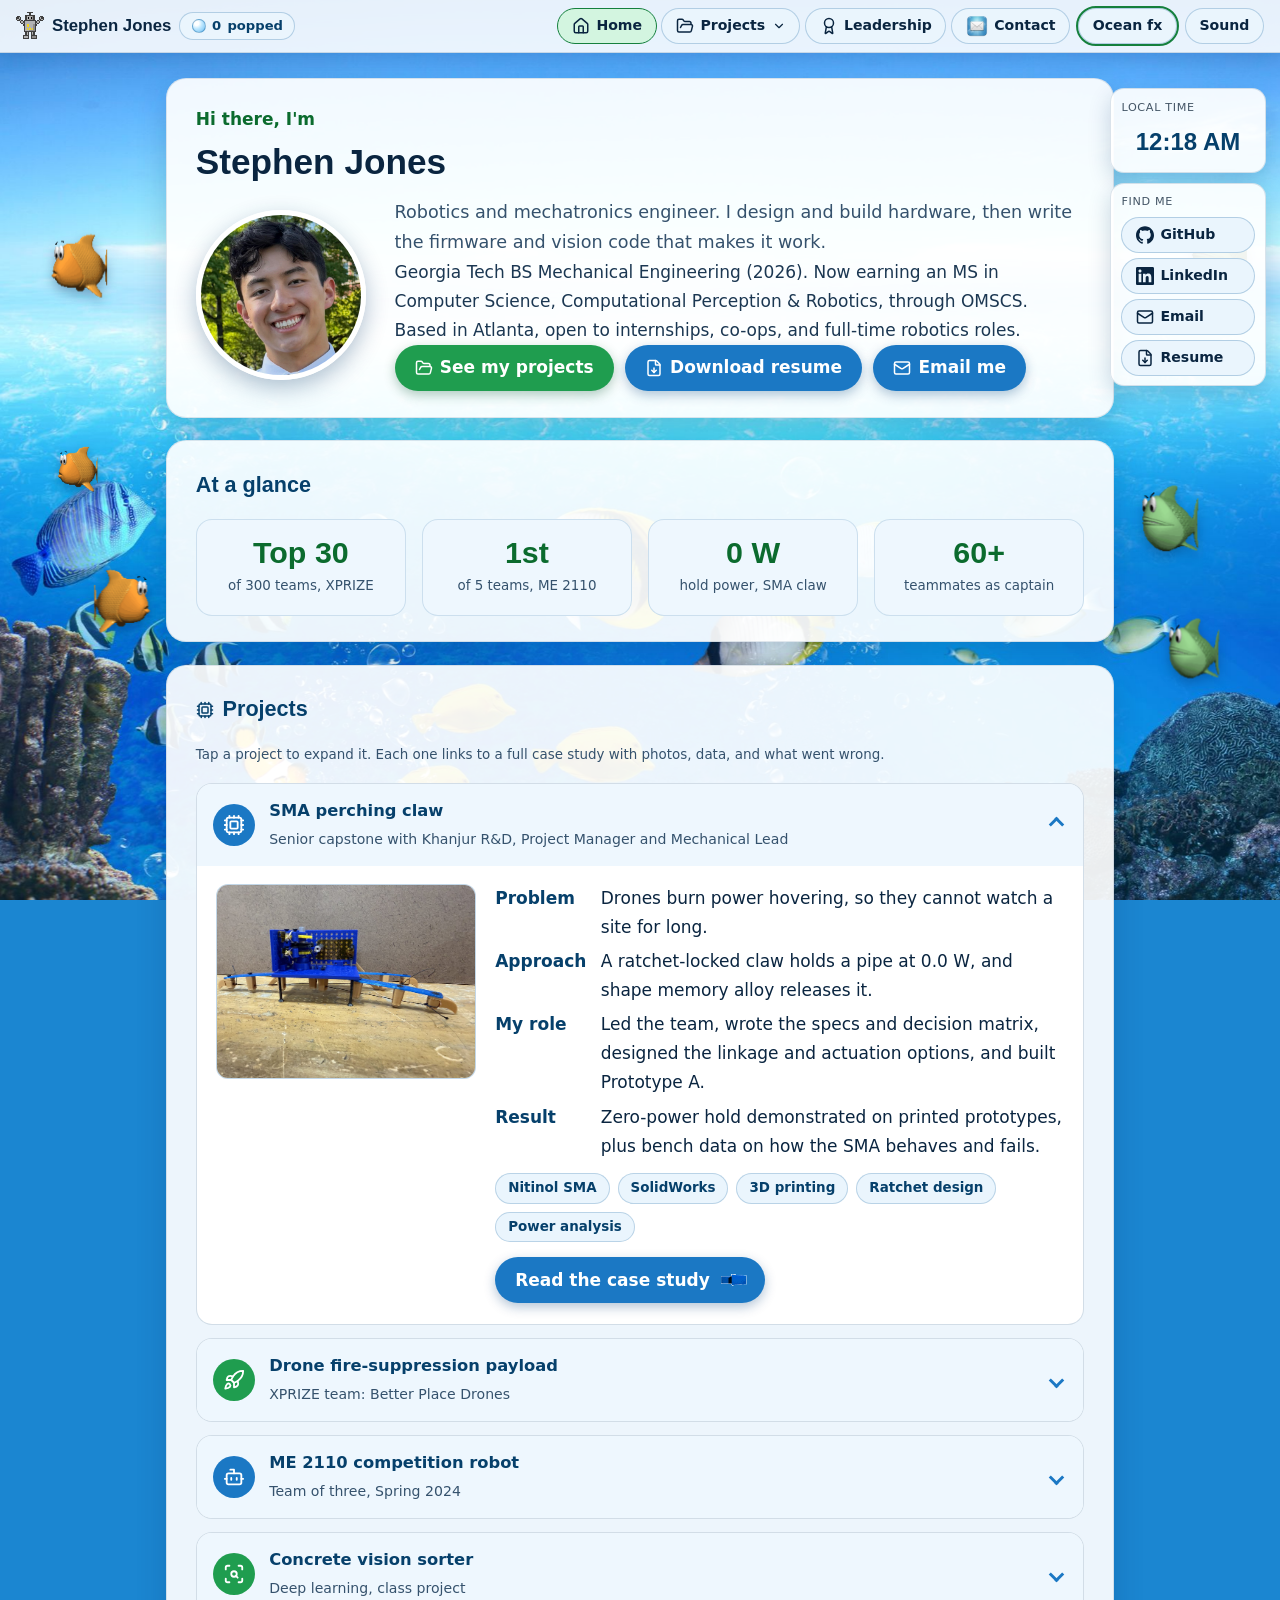
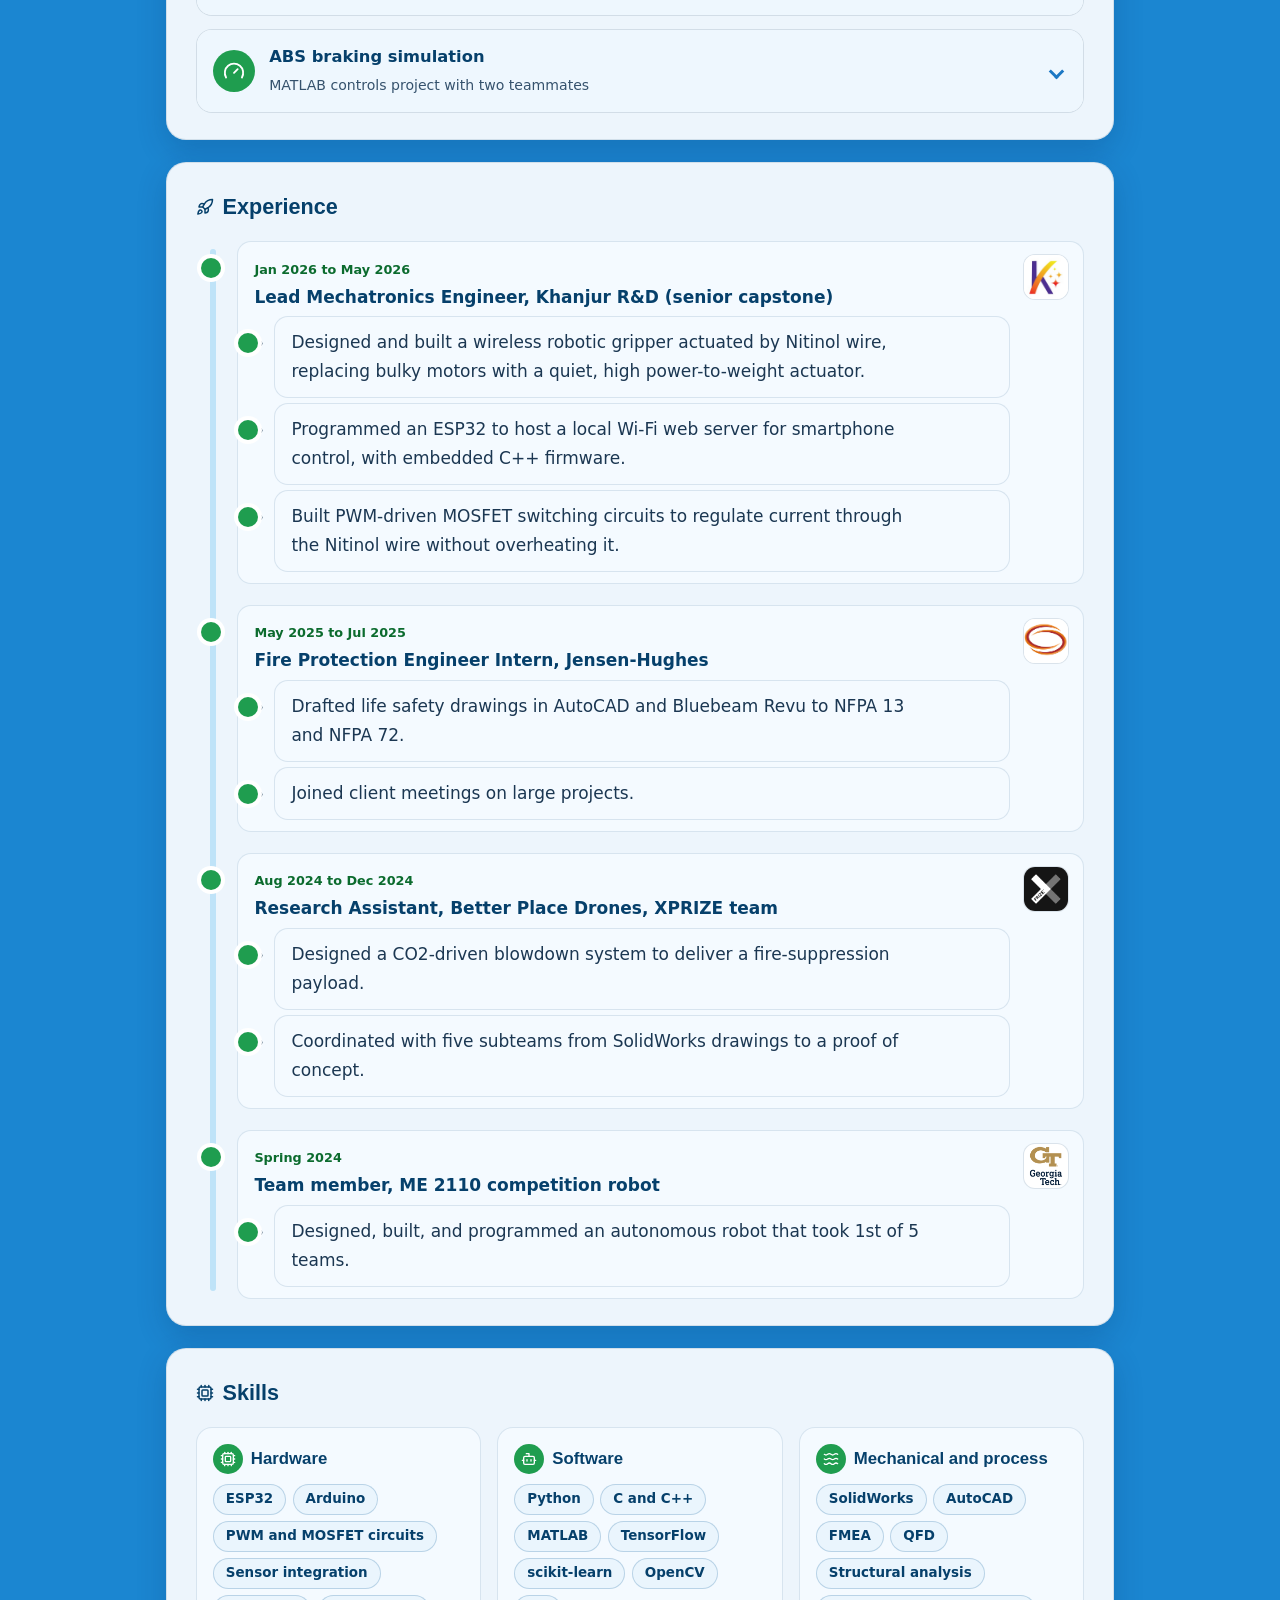
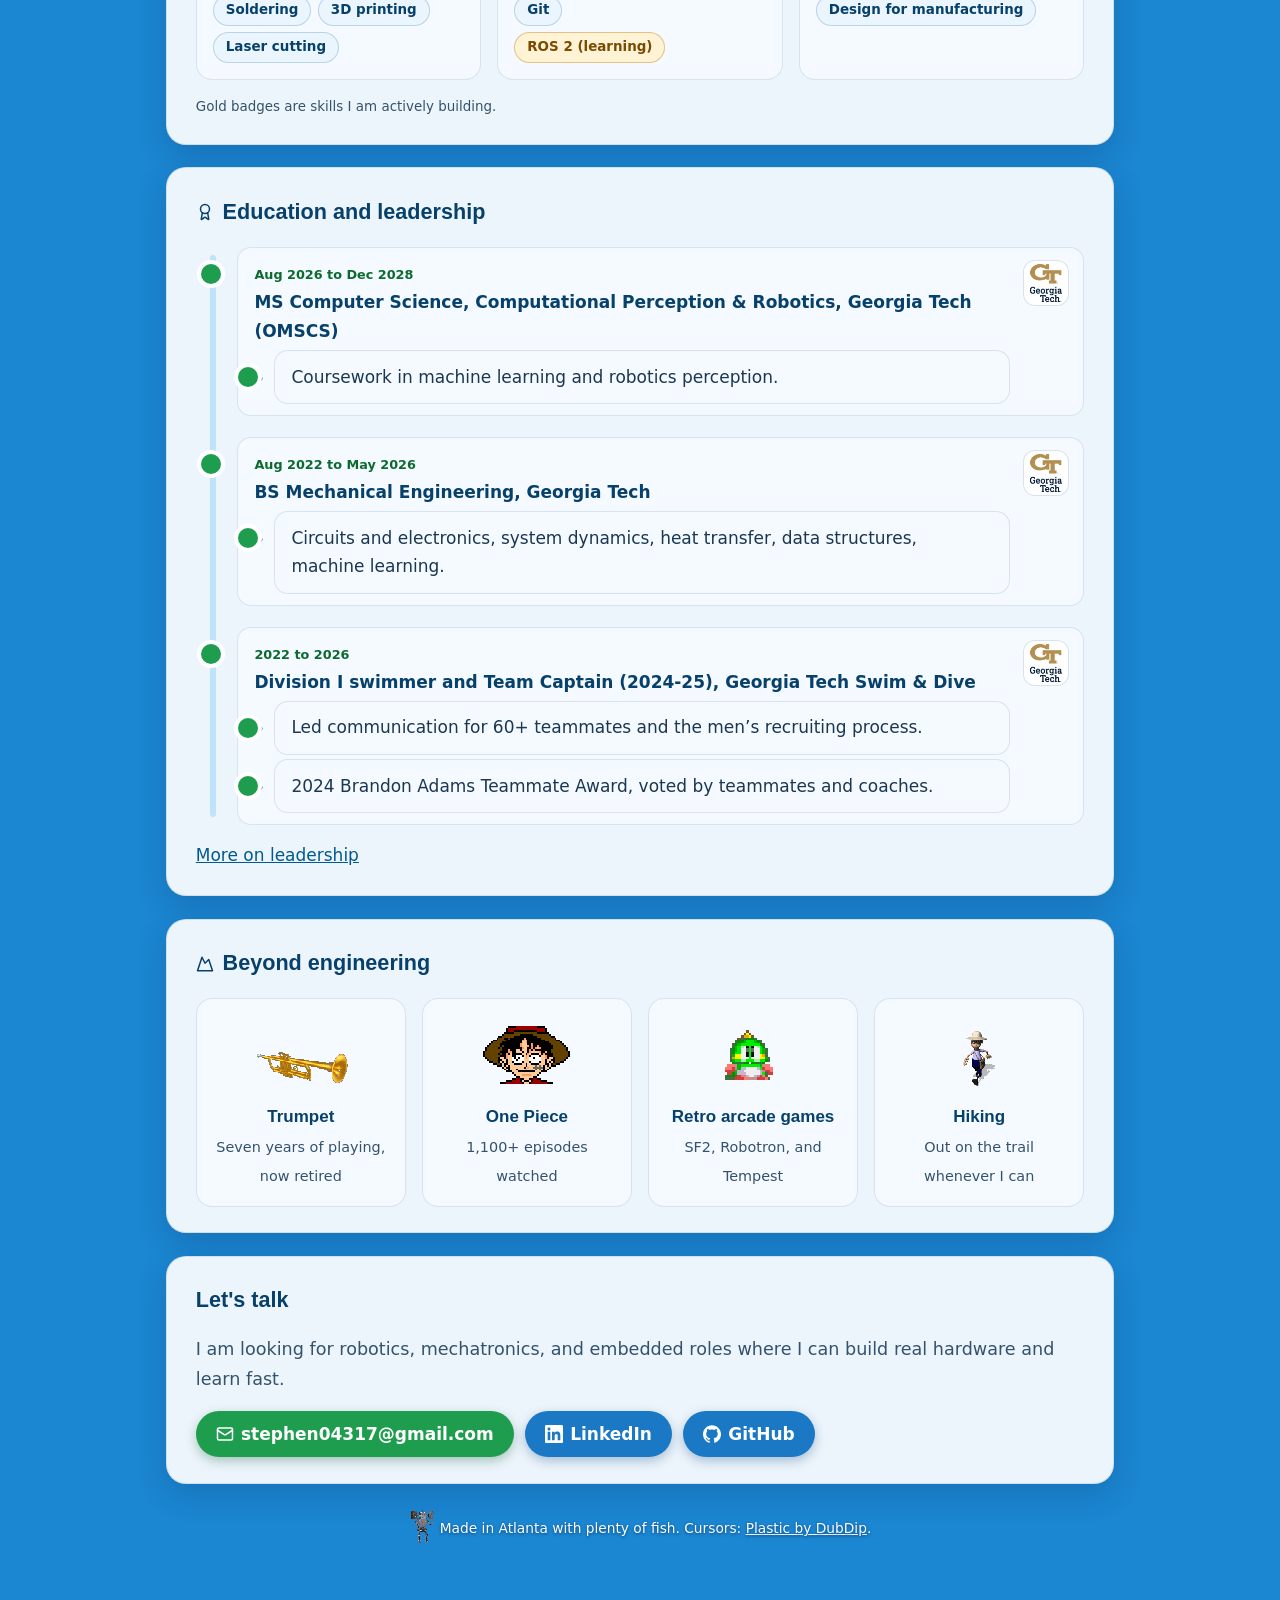
==== commit 08573568: "Update portfolio code" ====
--- a/index.html
+++ b/index.html
@@ -1,527 +1,35 @@
-<!doctype html>
-<html lang="en">
-  <head>
-    <meta charset="utf-8" />
-    <meta name="viewport" content="width=device-width,initial-scale=1" />
-    <title>Stephen Jones | Robotics and Mechatronics Engineer</title>
-    <meta
-      name="description"
-      content="Stephen Jones, robotics and mechatronics engineer in Atlanta. Georgia Tech BSME and OMSCS (Computational Perception and Robotics)."
-    />
-    <link rel="stylesheet" href="style.css" />
-  </head>
-  <body>
-    <main>
-      <a class="skip" href="#main-c">Skip to content</a>
-      <section class="panel">
-        <h1>Stephen Jones</h1>
-        <div class="hero">
-          <img src="assets/opt/headshot.jpeg" alt="Portrait of Stephen Jones" />
-          <div>
-            <p class="lead">
-              Robotics and mechatronics engineer. I design and build hardware,
-              then write the firmware and vision code that makes it work.
-            </p>
-            <p>
-              Georgia Tech BS Mechanical Engineering (2026). Now earning an MS
-              in Computer Science, Computational Perception &amp; Robotics,
-              through OMSCS. Based in Atlanta, open to internships, co-ops, and
-              full-time robotics roles.
-            </p>
-            <div class="cta">
-              <a class="gel" href="#projects">See my projects</a
-              ><a
-                class="gel blue"
-                href="assets/Stephen%20Fall%2026%27%20Resume.pdf"
-                download
-                >Download resume</a
-              ><a class="gel blue" href="mailto:stephen04317@gmail.com"
-                >Email me</a
-              >
-            </div>
-          </div>
-        </div>
-      </section>
-      <div id="main-c" style="display: contents">
-        <section class="panel">
-          <h2>At a glance</h2>
-          <div class="stats">
-            <div class="stat">
-              <b>Top 30</b><span>of 300 teams, XPRIZE</span>
-            </div>
-            <div class="stat"><b>1st</b><span>of 5 teams, ME 2110</span></div>
-            <div class="stat"><b>0 W</b><span>hold power, SMA claw</span></div>
-            <div class="stat"><b>60+</b><span>teammates as captain</span></div>
-          </div>
-        </section>
-        <section class="panel" id="projects">
-          <h2><img class="ico" src="assets/icons/cpu.svg" alt="" />Projects</h2>
-          <p class="legend">
-            Tap a project to expand it. Each one links to a full case study with
-            photos, data, and what went wrong.
-          </p>
-          <details class="proj" open>
-            <summary>
-              <span class="orb"
-                ><img class="ico" src="assets/icons/cpu.svg" alt="" /></span
-              ><span class="sum-t"
-                ><b>SMA perching claw</b
-                ><span
-                  >Senior capstone with Khanjur R&amp;D, Project Manager and
-                  Mechanical Lead</span
-                ></span
-              ><span class="chev" aria-hidden="true"></span>
-            </summary>
-            <div class="pbody">
-              <img
-                src="assets/opt/final-open-side.jpg"
-                alt="SMA perching claw"
-                loading="lazy"
-              />
-              <div>
-                <dl>
-                  <dt>Problem</dt>
-                  <dd>
-                    Drones burn power hovering, so they cannot watch a site for
-                    long.
-                  </dd>
-                  <dt>Approach</dt>
-                  <dd>
-                    A ratchet-locked claw holds a pipe at 0.0 W, and shape
-                    memory alloy releases it.
-                  </dd>
-                  <dt>My role</dt>
-                  <dd>
-                    Led the team, wrote the specs and decision matrix, designed
-                    the linkage and actuation options, and built Prototype A.
-                  </dd>
-                  <dt>Result</dt>
-                  <dd>
-                    Zero-power hold demonstrated on printed prototypes, plus
-                    bench data on how the SMA behaves and fails.
-                  </dd>
-                </dl>
-                <div class="chips">
-                  <span class="chip">Nitinol SMA</span
-                  ><span class="chip">SolidWorks</span
-                  ><span class="chip">3D printing</span
-                  ><span class="chip">Ratchet design</span
-                  ><span class="chip">Power analysis</span>
-                </div>
-                <p style="margin-top: 0.9rem">
-                  <a class="gel blue" href="capstone.html"
-                    >Read the case study</a
-                  >
-                </p>
-              </div>
-            </div>
-          </details>
-          <details class="proj">
-            <summary>
-              <span class="orb g"
-                ><img class="ico" src="assets/icons/rocket.svg" alt="" /></span
-              ><span class="sum-t"
-                ><b>Drone fire-suppression payload</b
-                ><span>XPRIZE team: Better Place Drones</span></span
-              ><span class="chev" aria-hidden="true"></span>
-            </summary>
-            <div class="pbody">
-              <img
-                src="assets/opt/bp-drone.jpg"
-                alt="Drone fire-suppression payload"
-                loading="lazy"
-              />
-              <div>
-                <dl>
-                  <dt>Problem</dt>
-                  <dd>
-                    Carry a water payload on a drone without adding much weight
-                    or complexity.
-                  </dd>
-                  <dt>Approach</dt>
-                  <dd>
-                    A CO2 canister pressurizes a tank so the stored pressure
-                    pushes the water out.
-                  </dd>
-                  <dt>My role</dt>
-                  <dd>
-                    Designed the blowdown system on the payload subteam and
-                    coordinated with five other subteams.
-                  </dd>
-                  <dt>Result</dt>
-                  <dd>Team placed in the top 30 of 300 entries.</dd>
-                </dl>
-                <div class="chips">
-                  <span class="chip">SolidWorks</span
-                  ><span class="chip">3D printing</span
-                  ><span class="chip">Pressure systems</span
-                  ><span class="chip">Systems integration</span>
-                </div>
-                <p style="margin-top: 0.9rem">
-                  <a class="gel blue" href="drone.html">Read the case study</a>
-                </p>
-              </div>
-            </div>
-          </details>
-          <details class="proj">
-            <summary>
-              <span class="orb"
-                ><img class="ico" src="assets/icons/bot.svg" alt="" /></span
-              ><span class="sum-t"
-                ><b>ME 2110 competition robot</b
-                ><span>Team of three, Spring 2024</span></span
-              ><span class="chev" aria-hidden="true"></span>
-            </summary>
-            <div class="pbody">
-              <img
-                src="assets/opt/me-robot.jpg"
-                alt="ME 2110 competition robot"
-                loading="lazy"
-              />
-              <div>
-                <dl>
-                  <dt>Problem</dt>
-                  <dd>
-                    Win a head-to-head robot competition with strict size, cost,
-                    and rules limits.
-                  </dd>
-                  <dt>Approach</dt>
-                  <dd>
-                    QFD and weighted decision matrices to pick concepts, then
-                    rapid prototyping and FMEA.
-                  </dd>
-                  <dt>My role</dt>
-                  <dd>
-                    Design, fabrication, and C++ control with two teammates, 30+
-                    hours a week.
-                  </dd>
-                  <dt>Result</dt>
-                  <dd>1st place out of 5 teams.</dd>
-                </dl>
-                <div class="chips">
-                  <span class="chip">SolidWorks</span
-                  ><span class="chip">C++</span><span class="chip">Arduino</span
-                  ><span class="chip">QFD</span><span class="chip">FMEA</span>
-                </div>
-                <p style="margin-top: 0.9rem">
-                  <a class="gel blue" href="me2110.html">Read the case study</a>
-                </p>
-              </div>
-            </div>
-          </details>
-          <details class="proj">
-            <summary>
-              <span class="orb g"
-                ><img
-                  class="ico"
-                  src="assets/icons/scan-search.svg"
-                  alt="" /></span
-              ><span class="sum-t"
-                ><b>Concrete crack classifier</b
-                ><span>Deep learning, class project</span></span
-              ><span class="chev" aria-hidden="true"></span>
-            </summary>
-            <div class="pbody">
-              <img
-                src="assets/opt/cv-cracks.jpg"
-                alt="Concrete crack classifier"
-                loading="lazy"
-              />
-              <div>
-                <dl>
-                  <dt>Problem</dt>
-                  <dd>
-                    Automatically tell cracked concrete from intact concrete.
-                  </dd>
-                  <dt>Approach</dt>
-                  <dd>
-                    Frozen VGG16 features, PCA to find redundancy, and a
-                    logistic regression classifier.
-                  </dd>
-                  <dt>My role</dt>
-                  <dd>
-                    Built the whole pipeline and the error analysis by crack
-                    style.
-                  </dd>
-                  <dt>Result</dt>
-                  <dd>
-                    99.5 to 99.8% accuracy on held-out images across runs, with
-                    about 80% fewer dimensions.
-                  </dd>
-                </dl>
-                <div class="chips">
-                  <span class="chip">Python</span
-                  ><span class="chip">TensorFlow</span
-                  ><span class="chip">scikit-learn</span
-                  ><span class="chip">PCA</span
-                  ><span class="chip">K-Means</span>
-                </div>
-                <p style="margin-top: 0.9rem">
-                  <a class="gel blue" href="vision.html">Read the case study</a>
-                </p>
-              </div>
-            </div>
-          </details>
-          <details class="proj">
-            <summary>
-              <span class="orb"
-                ><img class="ico" src="assets/icons/waves.svg" alt="" /></span
-              ><span class="sum-t"
-                ><b>ABS braking simulation</b
-                ><span>MATLAB controls project</span></span
-              ><span class="chev" aria-hidden="true"></span>
-            </summary>
-            <div class="pbody">
-              <img
-                src="assets/opt/wallpaper.jpg"
-                alt="ABS braking simulation"
-                loading="lazy"
-              />
-              <div>
-                <dl>
-                  <dt>Problem</dt>
-                  <dd>
-                    Stop a car quickly without locking the wheels on dry, wet,
-                    or icy roads.
-                  </dd>
-                  <dt>Approach</dt>
-                  <dd>
-                    Non-linear quarter-car model of a 1,300 kg vehicle with
-                    bang-bang slip control.
-                  </dd>
-                  <dt>My role</dt>
-                  <dd>
-                    Wrote the model and the controller and validated the
-                    stopping distance.
-                  </dd>
-                  <dt>Result</dt>
-                  <dd>
-                    Held wheel slip near 0.2 and stopped in 14.6 m from 100 km/h
-                    on dry pavement.
-                  </dd>
-                </dl>
-                <div class="chips">
-                  <span class="chip">MATLAB</span
-                  ><span class="chip">Control theory</span
-                  ><span class="chip">Differential equations</span>
-                </div>
-                <p style="margin-top: 0.9rem"></p>
-              </div>
-            </div>
-          </details>
-        </section>
-        <section class="panel">
-          <h2>
-            <img class="ico" src="assets/icons/rocket.svg" alt="" />Experience
-          </h2>
-          <ol class="tl">
-            <li>
-              <span class="d">Jan 2026 to May 2026</span
-              ><b
-                >Lead Mechatronics Engineer, Khanjur R&amp;D (senior
-                capstone)</b
-              >
-              <ul>
-                <li>
-                  Designed and built a wireless robotic gripper actuated by
-                  Nitinol wire, replacing bulky motors with a quiet, high
-                  power-to-weight actuator.
-                </li>
-                <li>
-                  Programmed an ESP32 to host a local Wi-Fi web server for
-                  smartphone control, with embedded C++ firmware.
-                </li>
-                <li>
-                  Built PWM-driven MOSFET switching circuits to regulate current
-                  through the Nitinol wire without overheating it.
-                </li>
-              </ul>
-            </li>
-            <li>
-              <span class="d">May 2025 to Jul 2025</span
-              ><b>Fire Protection Engineer Intern, Jensen-Hughes</b>
-              <ul>
-                <li>
-                  Drafted life safety drawings in AutoCAD and Bluebeam Revu to
-                  NFPA 13 and NFPA 72.
-                </li>
-                <li>Joined client meetings on large projects.</li>
-              </ul>
-            </li>
-            <li>
-              <span class="d">Aug 2024 to Dec 2024</span
-              ><b>Research Assistant, Better Place Drones, XPRIZE team</b>
-              <ul>
-                <li>
-                  Designed a CO2-driven blowdown system to deliver a
-                  fire-suppression payload.
-                </li>
-                <li>
-                  Coordinated with five subteams from SolidWorks drawings to a
-                  proof of concept.
-                </li>
-              </ul>
-            </li>
-            <li>
-              <span class="d">Spring 2024</span
-              ><b>Team member, ME 2110 competition robot</b>
-              <ul>
-                <li>
-                  Designed, built, and programmed an autonomous robot that took
-                  1st of 5 teams.
-                </li>
-              </ul>
-            </li>
-          </ol>
-        </section>
-        <section class="panel">
-          <h2><img class="ico" src="assets/icons/cpu.svg" alt="" />Skills</h2>
-          <div class="skills">
-            <div class="sk">
-              <h3>
-                <span class="orb g" style="width: 30px; height: 30px"
-                  ><img
-                    class="ico"
-                    style="width: 16px; height: 16px"
-                    src="assets/icons/cpu.svg"
-                    alt="" /></span
-                >Hardware
-              </h3>
-              <div class="chips">
-                <span class="chip">ESP32</span><span class="chip">Arduino</span
-                ><span class="chip">PWM and MOSFET circuits</span
-                ><span class="chip">Sensor integration</span
-                ><span class="chip">Soldering</span
-                ><span class="chip">3D printing</span
-                ><span class="chip">Laser cutting</span>
-              </div>
-            </div>
-            <div class="sk">
-              <h3>
-                <span class="orb g" style="width: 30px; height: 30px"
-                  ><img
-                    class="ico"
-                    style="width: 16px; height: 16px"
-                    src="assets/icons/bot.svg"
-                    alt="" /></span
-                >Software
-              </h3>
-              <div class="chips">
-                <span class="chip">Python</span
-                ><span class="chip">C and C++</span
-                ><span class="chip">MATLAB</span
-                ><span class="chip">TensorFlow</span
-                ><span class="chip">scikit-learn</span
-                ><span class="chip">OpenCV</span><span class="chip">Git</span>
-              </div>
-              <div class="chips">
-                <span class="chip learn">ROS 2 (learning)</span>
-              </div>
-            </div>
-            <div class="sk">
-              <h3>
-                <span class="orb g" style="width: 30px; height: 30px"
-                  ><img
-                    class="ico"
-                    style="width: 16px; height: 16px"
-                    src="assets/icons/waves.svg"
-                    alt="" /></span
-                >Mechanical and process
-              </h3>
-              <div class="chips">
-                <span class="chip">SolidWorks</span
-                ><span class="chip">AutoCAD</span><span class="chip">FMEA</span
-                ><span class="chip">QFD</span
-                ><span class="chip">Structural analysis</span
-                ><span class="chip">Design for manufacturing</span>
-              </div>
-            </div>
-          </div>
-          <p class="legend">Gold badges are skills I am actively building.</p>
-        </section>
-        <section class="panel">
-          <h2>
-            <img class="ico" src="assets/icons/award.svg" alt="" />Education and
-            leadership
-          </h2>
-          <ol class="tl">
-            <li>
-              <span class="d">Aug 2026 to Dec 2028</span
-              ><b
-                >MS Computer Science, Computational Perception &amp; Robotics,
-                Georgia Tech (OMSCS)</b
-              >
-              <ul>
-                <li>Coursework in machine learning and robotics perception.</li>
-              </ul>
-            </li>
-            <li>
-              <span class="d">Aug 2022 to May 2026</span
-              ><b>BS Mechanical Engineering, Georgia Tech</b>
-              <ul>
-                <li>
-                  Circuits and electronics, system dynamics, heat transfer, data
-                  structures, machine learning.
-                </li>
-              </ul>
-            </li>
-            <li>
-              <span class="d">2022 to 2026</span
-              ><b
-                >Division I swimmer and Team Captain (2024-25), Georgia Tech
-                Swim &amp; Dive</b
-              >
-              <ul>
-                <li>
-                  Led communication for 60+ teammates and the men\'s recruiting
-                  process.
-                </li>
-                <li>
-                  2024 Brandon Adams Teammate Award, voted by teammates and
-                  coaches.
-                </li>
-              </ul>
-            </li>
-          </ol>
-          <p><a href="leadership.html">More on leadership</a></p>
-        </section>
-        <section class="panel" id="contact">
-          <h2>Let's talk</h2>
-          <p class="lead">
-            I am looking for robotics, mechatronics, and embedded roles where I
-            can build real hardware and learn fast.
-          </p>
-          <div class="cta">
-            <a class="gel" href="mailto:stephen04317@gmail.com"
-              >stephen04317@gmail.com</a
-            ><a class="gel blue" href="https://linkedin.com/in/sjones396"
-              >LinkedIn</a
-            ><a class="gel blue" href="https://github.com/sjones-code"
-              >GitHub</a
-            >
-          </div>
-        </section>
-      </div>
-      <script type="application/ld+json">
-        {
-          "@context": "https://schema.org",
-          "@type": "Person",
-          "name": "Stephen Jones",
-          "jobTitle": "Robotics and mechatronics engineer",
-          "alumniOf": "Georgia Institute of Technology",
-          "address": {
-            "@type": "PostalAddress",
-            "addressLocality": "Atlanta",
-            "addressRegion": "GA"
-          },
-          "email": "mailto:stephen04317@gmail.com",
-          "sameAs": [
-            "https://github.com/sjones-code",
-            "https://linkedin.com/in/sjones396"
-          ]
-        }
-      </script>
-    </main>
-    <script src="main.js"></script>
-  </body>
-</html>
+<!DOCTYPE html>
+<html lang="en"><head><meta charset="utf-8"><meta name="viewport" content="width=device-width,initial-scale=1">
+<title>Stephen Jones | Robotics and Mechatronics Engineer</title><meta name="description" content="Stephen Jones, robotics and mechatronics engineer in Atlanta. Georgia Tech BSME and OMSCS (Computational Perception and Robotics).">
+<link rel="icon" href="assets/opt/headshot.jpeg"><link rel="stylesheet" href="style.css"></head><body data-bg="ocean"><main><a class="skip" href="#main-c">Skip to content</a>
+<section class="panel" data-bg="ocean"><p class="hello">Hi there, I'm</p><h1>Stephen Jones</h1><div class="hero"><img decoding="async" src="assets/opt/headshot.jpeg" alt="Portrait of Stephen Jones"><div>
+<p class="lead">Robotics and mechatronics engineer. I design and build hardware, then write the firmware and vision code that makes it work.</p>
+<p>Georgia Tech BS Mechanical Engineering (2026). Now earning an MS in Computer Science, Computational Perception &amp; Robotics, through OMSCS. Based in Atlanta, open to internships, co-ops, and full-time robotics roles.</p>
+<div class="cta"><a class="gel" href="#projects">See my projects</a><a class="gel blue" href="assets/Stephen%20Fall%2026%27%20Resume.pdf" download>Download resume</a><a class="gel blue" href="mailto:stephen04317@gmail.com">Email me</a></div></div></div></section>
+<div id="main-c" style="display:contents">
+<section class="panel" data-bg="ocean"><h2>At a glance</h2><div class="stats"><div class="stat"><b>Top 30</b><span>of 300 teams, XPRIZE</span></div><div class="stat"><b>1st</b><span>of 5 teams, ME 2110</span></div><div class="stat"><b>0 W</b><span>hold power, SMA claw</span></div><div class="stat"><b>60+</b><span>teammates as captain</span></div></div></section>
+<section class="panel" data-bg="bird" id="projects"><h2><svg class="ico" aria-hidden="true"><use href="#i-cpu"/></svg>Projects</h2><p class="legend">Tap a project to expand it. Each one links to a full case study with photos, data, and what went wrong.</p>
+<details class="proj" open><summary><span class="orb"><svg class="ico" aria-hidden="true"><use href="#i-cpu"/></svg></span><span class="sum-t"><b>SMA perching claw</b><span>Senior capstone with Khanjur R&amp;D, Project Manager and Mechanical Lead</span></span><span class="chev" aria-hidden="true"></span></summary><div class="pbody"><img class="pimg" decoding="async" src="assets/opt/final-open-side.jpg" alt="SMA perching claw" loading="lazy"><div><dl><dt>Problem</dt><dd>Drones burn power hovering, so they cannot watch a site for long.</dd><dt>Approach</dt><dd>A ratchet-locked claw holds a pipe at 0.0 W, and shape memory alloy releases it.</dd><dt>My role</dt><dd>Led the team, wrote the specs and decision matrix, designed the linkage and actuation options, and built Prototype A.</dd><dt>Result</dt><dd>Zero-power hold demonstrated on printed prototypes, plus bench data on how the SMA behaves and fails.</dd></dl><div class="chips"><span class="chip">Nitinol SMA</span><span class="chip">SolidWorks</span><span class="chip">3D printing</span><span class="chip">Ratchet design</span><span class="chip">Power analysis</span></div><p style="margin-top:.9rem"><a class="gel blue" href="capstone.html">Read the case study<img class="arrow" src="assets/gifs/right_arrow.gif" alt=""></a></p></div></div></details>
+<details class="proj"><summary><span class="orb g"><svg class="ico" aria-hidden="true"><use href="#i-rocket"/></svg></span><span class="sum-t"><b>Drone fire-suppression payload</b><span>XPRIZE team: Better Place Drones</span></span><span class="chev" aria-hidden="true"></span></summary><div class="pbody"><img class="pimg" decoding="async" src="assets/web/drone-attached.jpg" alt="Drone fire-suppression payload" loading="lazy"><div><dl><dt>Problem</dt><dd>Carry a water payload on a drone without adding much weight or complexity.</dd><dt>Approach</dt><dd>A CO2 canister pressurizes a tank so the stored pressure pushes the water out.</dd><dt>My role</dt><dd>Designed the blowdown system on the payload subteam and coordinated with five other subteams.</dd><dt>Result</dt><dd>Team placed in the top 30 of 300 entries.</dd></dl><div class="chips"><span class="chip">SolidWorks</span><span class="chip">3D printing</span><span class="chip">Pressure systems</span><span class="chip">Systems integration</span></div><p style="margin-top:.9rem"><a class="gel blue" href="drone.html">Read the case study<img class="arrow" src="assets/gifs/right_arrow.gif" alt=""></a></p></div></div></details>
+<details class="proj"><summary><span class="orb"><svg class="ico" aria-hidden="true"><use href="#i-bot"/></svg></span><span class="sum-t"><b>ME 2110 competition robot</b><span>Team of three, Spring 2024</span></span><span class="chev" aria-hidden="true"></span></summary><div class="pbody"><img class="pimg" decoding="async" src="assets/ME%202110/actualrobotsidepicture.jpg" alt="ME 2110 competition robot" loading="lazy"><div><dl><dt>Problem</dt><dd>Win a head-to-head robot competition with strict size, cost, and rules limits.</dd><dt>Approach</dt><dd>QFD and weighted decision matrices to pick concepts, then rapid prototyping and FMEA.</dd><dt>My role</dt><dd>Design, fabrication, and C++ control with two teammates, 30+ hours a week.</dd><dt>Result</dt><dd>1st place out of 5 teams.</dd></dl><div class="chips"><span class="chip">SolidWorks</span><span class="chip">C++</span><span class="chip">Arduino</span><span class="chip">QFD</span><span class="chip">FMEA</span></div><p style="margin-top:.9rem"><a class="gel blue" href="me2110.html">Read the case study<img class="arrow" src="assets/gifs/right_arrow.gif" alt=""></a></p></div></div></details>
+<details class="proj"><summary><span class="orb g"><svg class="ico" aria-hidden="true"><use href="#i-scan-search"/></svg></span><span class="sum-t"><b>Concrete vision sorter</b><span>Deep learning, class project</span></span><span class="chev" aria-hidden="true"></span></summary><div class="pbody"><img class="pimg" decoding="async" src="assets/Vision%20Perception%20Project/thethreedifferentcracksinoneimage.png" alt="Concrete vision sorter" loading="lazy"><div><dl><dt>Problem</dt><dd>Automatically tell cracked concrete from intact concrete.</dd><dt>Approach</dt><dd>Frozen VGG16 features, PCA to find redundancy, and a logistic regression classifier.</dd><dt>My role</dt><dd>Built the whole pipeline and the error analysis by crack style.</dd><dt>Result</dt><dd>99.5 to 99.8% accuracy on held-out images across runs, with about 80% fewer dimensions.</dd></dl><div class="chips"><span class="chip">Python</span><span class="chip">TensorFlow</span><span class="chip">scikit-learn</span><span class="chip">PCA</span><span class="chip">K-Means</span></div><p style="margin-top:.9rem"><a class="gel blue" href="vision.html">Read the case study<img class="arrow" src="assets/gifs/right_arrow.gif" alt=""></a></p></div></div></details>
+<details class="proj"><summary><span class="orb g"><svg class="ico" aria-hidden="true"><use href="#i-gauge"/></svg></span><span class="sum-t"><b>ABS braking simulation</b><span>MATLAB controls project with two teammates</span></span><span class="chev" aria-hidden="true"></span></summary><div class="pbody"><img class="pimg" class="pimg" src="assets/ABS%20Braking%20Sim/abs-compare-step.png" alt="Nonlinear versus linearized ABS response" loading="lazy" decoding="async"><div><dl><dt>Problem</dt><dd>Keep a car stopping hard without locking the wheels as the road changes from pavement to ice.</dd><dt>Approach</dt><dd>A block-diagram model with a pedal assembly, disc brake geometry, and a bang-bang ABS module, in nonlinear and linearized forms.</dd><dt>My role</dt><dd>Co-wrote the MATLAB model and plots with Josh Chung and KC Hinz for ME 3017.</dd><dt>Result</dt><dd>Deceleration tracked the road friction limit (about 8 m/s&sup2; on pavement, 2.9 on ice), and the linearized model matched the nonlinear one within about 1%.</dd></dl><div class="chips"><span class="chip">MATLAB</span><span class="chip">Control theory</span><span class="chip">Nonlinear modeling</span><span class="chip">Linearization</span></div><p style="margin-top:.9rem"><a class="gel blue" href="abs.html">Read the case study<img class="arrow" src="assets/gifs/right_arrow.gif" alt=""></a></p></div></div></details>
+</section>
+<section class="panel" data-bg="bird"><h2><svg class="ico" aria-hidden="true"><use href="#i-rocket"/></svg>Experience</h2><ol class="tl">
+<li><img class="logo" src="assets/opt/khanjur-rd-logo.jpg" alt="" loading="lazy" onerror="this.remove()"><span class="d">Jan 2026 to May 2026</span><b>Lead Mechatronics Engineer, Khanjur R&amp;D (senior capstone)</b><ul><li>Designed and built a wireless robotic gripper actuated by Nitinol wire, replacing bulky motors with a quiet, high power-to-weight actuator.</li><li>Programmed an ESP32 to host a local Wi-Fi web server for smartphone control, with embedded C++ firmware.</li><li>Built PWM-driven MOSFET switching circuits to regulate current through the Nitinol wire without overheating it.</li></ul></li>
+<li><img class="logo" src="assets/opt/jensenhugheslogosquare.png" alt="" loading="lazy" onerror="this.remove()"><span class="d">May 2025 to Jul 2025</span><b>Fire Protection Engineer Intern, Jensen-Hughes</b><ul><li>Drafted life safety drawings in AutoCAD and Bluebeam Revu to NFPA 13 and NFPA 72.</li><li>Joined client meetings on large projects.</li></ul></li>
+<li><img class="logo" src="assets/Better%20Place%20Drones/xprize.png" alt="" loading="lazy" onerror="this.remove()"><span class="d">Aug 2024 to Dec 2024</span><b>Research Assistant, Better Place Drones, XPRIZE team</b><ul><li>Designed a CO2-driven blowdown system to deliver a fire-suppression payload.</li><li>Coordinated with five subteams from SolidWorks drawings to a proof of concept.</li></ul></li>
+<li><img class="logo" src="assets/opt/GTVertical_RGB_0.png" alt="" loading="lazy"><span class="d">Spring 2024</span><b>Team member, ME 2110 competition robot</b><ul><li>Designed, built, and programmed an autonomous robot that took 1st of 5 teams.</li></ul></li>
+</ol></section>
+<section class="panel" data-bg="sky"><h2><svg class="ico" aria-hidden="true"><use href="#i-cpu"/></svg>Skills</h2><div class="skills">
+<div class="sk"><h3><span class="orb g" style="width:30px;height:30px"><svg class="ico" style="width:16px;height:16px" aria-hidden="true"><use href="#i-cpu"/></svg></span>Hardware</h3><div class="chips"><span class="chip">ESP32</span><span class="chip">Arduino</span><span class="chip">PWM and MOSFET circuits</span><span class="chip">Sensor integration</span><span class="chip">Soldering</span><span class="chip">3D printing</span><span class="chip">Laser cutting</span></div></div>
+<div class="sk"><h3><span class="orb g" style="width:30px;height:30px"><svg class="ico" style="width:16px;height:16px" aria-hidden="true"><use href="#i-bot"/></svg></span>Software</h3><div class="chips"><span class="chip">Python</span><span class="chip">C and C++</span><span class="chip">MATLAB</span><span class="chip">TensorFlow</span><span class="chip">scikit-learn</span><span class="chip">OpenCV</span><span class="chip">Git</span></div><div class="chips"><span class="chip learn">ROS 2 (learning)</span></div></div>
+<div class="sk"><h3><span class="orb g" style="width:30px;height:30px"><svg class="ico" style="width:16px;height:16px" aria-hidden="true"><use href="#i-waves"/></svg></span>Mechanical and process</h3><div class="chips"><span class="chip">SolidWorks</span><span class="chip">AutoCAD</span><span class="chip">FMEA</span><span class="chip">QFD</span><span class="chip">Structural analysis</span><span class="chip">Design for manufacturing</span></div></div></div><p class="legend">Gold badges are skills I am actively building.</p></section>
+<section class="panel" data-bg="sky"><h2><svg class="ico" aria-hidden="true"><use href="#i-award"/></svg>Education and leadership</h2><ol class="tl">
+<li><img class="logo" src="assets/opt/GTVertical_RGB_0.png" alt="" loading="lazy" onerror="this.remove()"><span class="d">Aug 2026 to Dec 2028</span><b>MS Computer Science, Computational Perception &amp; Robotics, Georgia Tech (OMSCS)</b><ul><li>Coursework in machine learning and robotics perception.</li></ul></li>
+<li><img class="logo" src="assets/opt/GTVertical_RGB_0.png" alt="" loading="lazy" onerror="this.remove()"><span class="d">Aug 2022 to May 2026</span><b>BS Mechanical Engineering, Georgia Tech</b><ul><li>Circuits and electronics, system dynamics, heat transfer, data structures, machine learning.</li></ul></li>
+<li><img class="logo" src="assets/opt/GTVertical_RGB_0.png" alt="" loading="lazy"><span class="d">2022 to 2026</span><b>Division I swimmer and Team Captain (2024-25), Georgia Tech Swim &amp; Dive</b><ul><li>Led communication for 60+ teammates and the men’s recruiting process.</li><li>2024 Brandon Adams Teammate Award, voted by teammates and coaches.</li></ul></li>
+</ol><p><a href="leadership.html">More on leadership</a></p></section>
+<section class="panel" data-bg="ocean2"><h2><svg class="ico" aria-hidden="true"><use href="#i-mountain"/></svg>Beyond engineering</h2><div class="fun"><div><div class="sprite"><img src="assets/gifs/trumpet.gif" style="height:72px" alt="Animated trumpet"></div><b>Trumpet</b><span>Seven years of playing, now retired</span></div><div><div class="sprite"><img src="assets/gifs/luffy_eating.gif" style="height:58px;image-rendering:pixelated" alt="Animated Luffy eating"></div><b>One Piece</b><span>1,100+ episodes watched</span></div><div><div class="sprite"><img src="assets/gifs/bubble_bobble_character.gif" style="height:62px;image-rendering:pixelated" alt="Animated arcade character"></div><b>Retro arcade games</b><span>SF2, Robotron, and Tempest</span></div><div><div class="sprite"><img src="assets/gifs/hiker.gif" style="height:64px;image-rendering:pixelated" alt="Animated hiker"></div><b>Hiking</b><span>Out on the trail whenever I can</span></div></div></section><section class="panel" data-bg="ocean2" id="contact"><h2>Let's talk</h2><p class="lead">I am looking for robotics, mechatronics, and embedded roles where I can build real hardware and learn fast.</p><div class="cta"><a class="gel" href="mailto:stephen04317@gmail.com">stephen04317@gmail.com</a><a class="gel blue" href="https://linkedin.com/in/sjones396">LinkedIn</a><a class="gel blue" href="https://github.com/sjones-code">GitHub</a></div></section>
+</div>
+<script type="application/ld+json">{"@context":"https://schema.org","@type":"Person","name":"Stephen Jones","jobTitle":"Robotics and mechatronics engineer","alumniOf":"Georgia Institute of Technology","address":{"@type":"PostalAddress","addressLocality":"Atlanta","addressRegion":"GA"},"email":"mailto:stephen04317@gmail.com","sameAs":["https://github.com/sjones-code","https://linkedin.com/in/sjones396"]}</script></main><script src="main.js"></script></body></html>
--- a/style.css
+++ b/style.css
@@ -1,797 +1,102 @@
-:root {
-  --ink: #0a2540;
-  --mute: #2f4b66;
-  --blue: #0b6cb0;
-  --glass: rgba(255, 255, 255, 0.88);
-  --edge: rgba(255, 255, 255, 0.9);
-}
-* {
-  box-sizing: border-box;
-  margin: 0;
-}
-html {
-  scroll-behavior: smooth;
-}
-body {
-  min-height: 100vh;
-  color: var(--ink);
-  font:
-    16px/1.7 "Segoe UI",
-    Frutiger,
-    Inter,
-    system-ui,
-    sans-serif;
-  background: #7ec8f0 url(assets/opt/wallpaper.jpg) center/cover fixed;
-  padding-bottom: 6rem;
-}
-a {
-  color: #00598f;
-}
-a:hover {
-  color: #003a60;
-}
-img {
-  max-width: 100%;
-}
-.bar {
-  position: sticky;
-  top: 0;
-  z-index: 30;
-  display: flex;
-  gap: 0.5rem;
-  align-items: center;
-  flex-wrap: wrap;
-  padding: 0.5rem 1rem;
-  background: linear-gradient(
-    rgba(255, 255, 255, 0.9),
-    rgba(205, 236, 252, 0.82)
-  );
-  backdrop-filter: blur(14px) saturate(160%);
-  border-bottom: 1px solid rgba(0, 0, 0, 0.14);
-  box-shadow:
-    inset 0 1px 0 #fff,
-    0 6px 24px rgba(0, 60, 110, 0.18);
-}
-.bar b {
-  margin-right: auto;
-  font-weight: 600;
-}
-.bar nav {
-  display: flex;
-  gap: 0.3rem;
-  flex-wrap: wrap;
-}
-.pill,
-.bar button {
-  font: inherit;
-  font-size: 0.84rem;
-  color: var(--ink);
-  text-decoration: none;
-  cursor: pointer;
-  padding: 0.28rem 0.85rem;
-  border-radius: 999px;
-  background: linear-gradient(#fff, #d6eefc 55%, #b4defa);
-  border: 1px solid rgba(0, 80, 140, 0.35);
-  box-shadow:
-    inset 0 1px 0 #fff,
-    0 2px 4px rgba(0, 50, 100, 0.18);
-  display: inline-flex;
-  gap: 0.4rem;
-  align-items: center;
-}
-.pill:hover,
-.bar button:hover,
-.pill[aria-current] {
-  background: linear-gradient(#f0fff5, #c4f7d6 55%, #8be8ac);
-  border-color: #15803d;
-}
-.bar button[aria-pressed="true"] {
-  outline: 2px solid #15803d;
-}
-main {
-  position: relative;
-  z-index: 2;
-  max-width: 980px;
-  margin: 1.6rem auto;
-  padding: 0 1rem;
-  display: grid;
-  gap: 1.5rem;
-}
-.panel {
-  background: var(--glass);
-  backdrop-filter: blur(16px) saturate(170%);
-  border-radius: 18px;
-  padding: 1.6rem 1.8rem;
-  border: 1px solid rgba(0, 70, 120, 0.18);
-  border-top-color: var(--edge);
-  box-shadow:
-    inset 0 1px 0 #fff,
-    inset 0 -1px 0 rgba(0, 0, 0, 0.05),
-    0 1px 2px rgba(0, 50, 100, 0.15),
-    0 14px 40px rgba(0, 50, 100, 0.2);
-  position: relative;
-}
-.panel::before {
-  content: "";
-  position: absolute;
-  inset: 0 0 auto 0;
-  height: 46%;
-  border-radius: 18px 18px 60% 60%/18px 18px 22px 22px;
-  background: linear-gradient(
-    rgba(255, 255, 255, 0.55),
-    rgba(255, 255, 255, 0)
-  );
-  pointer-events: none;
-}
-.panel > * {
-  position: relative;
-}
-.panel > * + * {
-  margin-top: 1rem;
-}
-h1 {
-  font-size: 2.1rem;
-  line-height: 1.15;
-  letter-spacing: -0.01em;
-}
-h2 {
-  font-size: 1.3rem;
-  display: flex;
-  align-items: center;
-  gap: 0.55rem;
-  color: #06406b;
-}
-h2 .ico {
-  width: 22px;
-  height: 22px;
-}
-h3 {
-  font-size: 1.02rem;
-  color: #06406b;
-  margin-top: 1.2rem;
-}
-.lead {
-  font-size: 1.08rem;
-  color: var(--mute);
-}
-p,
-li {
-  color: #1d3a55;
-}
-ul {
-  padding-left: 1.25rem;
-}
-li + li {
-  margin-top: 0.3rem;
-}
-.hero {
-  display: grid;
-  grid-template-columns: 170px 1fr;
-  gap: 1.8rem;
-  align-items: center;
-}
-.hero img {
-  width: 170px;
-  height: 170px;
-  object-fit: cover;
-  border-radius: 50%;
-  border: 5px solid #fff;
-  box-shadow:
-    0 8px 24px rgba(0, 50, 100, 0.4),
-    0 0 0 1px rgba(0, 60, 110, 0.25);
-}
-.chips {
-  display: flex;
-  flex-wrap: wrap;
-  gap: 0.5rem;
-}
-.chip {
-  font-size: 0.82rem;
-  padding: 0.2rem 0.75rem;
-  border-radius: 999px;
-  background: linear-gradient(#fff, #e2f4ff);
-  border: 1px solid rgba(0, 90, 150, 0.3);
-  box-shadow: inset 0 1px 0 #fff;
-  color: #06406b;
-}
-.chip b {
-  color: #0b6b2e;
-}
-.grid {
-  display: grid;
-  grid-template-columns: repeat(auto-fit, minmax(280px, 1fr));
-  gap: 1.2rem;
-}
-.card {
-  display: block;
-  text-decoration: none;
-  color: inherit;
-  border-radius: 14px;
-  overflow: hidden;
-  background: #fff;
-  border: 1px solid rgba(0, 70, 120, 0.2);
-  box-shadow: 0 8px 24px rgba(0, 50, 100, 0.18);
-  transition:
-    transform 0.15s,
-    box-shadow 0.15s;
-}
-.card:hover {
-  transform: translateY(-4px);
-  box-shadow: 0 14px 30px rgba(0, 50, 100, 0.3);
-}
-.card .im {
-  position: relative;
-  height: 180px;
-  overflow: hidden;
-}
-.card img {
-  width: 100%;
-  height: 100%;
-  object-fit: cover;
-  display: block;
-}
-.card .im::after,
-figure .fi::after {
-  content: "";
-  position: absolute;
-  inset: 0;
-  background: linear-gradient(
-    rgba(255, 255, 255, 0.35),
-    rgba(255, 255, 255, 0) 40%
-  );
-  pointer-events: none;
-}
-.card div.t {
-  padding: 0.8rem 1rem 1rem;
-}
-.card h3 {
-  margin: 0 0 0.2rem;
-  display: flex;
-  gap: 0.45rem;
-  align-items: center;
-}
-.card p {
-  font-size: 0.9rem;
-  color: var(--mute);
-}
-.figs {
-  display: grid;
-  grid-template-columns: repeat(auto-fit, minmax(260px, 1fr));
-  gap: 1.1rem;
-}
-figure .fi {
-  position: relative;
-  border-radius: 10px;
-  overflow: hidden;
-  border: 1px solid rgba(0, 0, 0, 0.2);
-  box-shadow: 0 6px 18px rgba(0, 50, 100, 0.25);
-}
-figure img,
-figure video {
-  width: 100%;
-  display: block;
-}
-figcaption {
-  font-size: 0.85rem;
-  color: var(--mute);
-  margin-top: 0.4rem;
-}
-table {
-  border-collapse: collapse;
-  width: 100%;
-  font-size: 0.92rem;
-  background: rgba(255, 255, 255, 0.7);
-  border-radius: 10px;
-  overflow: hidden;
-}
-td,
-th {
-  padding: 0.5rem 0.7rem;
-  border-bottom: 1px solid rgba(0, 70, 120, 0.15);
-  text-align: left;
-  vertical-align: top;
-}
-thead th {
-  background: #d6eefc;
-  color: #06406b;
-}
-tbody th {
-  color: #06406b;
-  width: 34%;
-}
-.callout {
-  border-left: 4px solid #16a34a;
-  background: rgba(236, 253, 243, 0.9);
-  padding: 0.7rem 1rem;
-  border-radius: 0 12px 12px 0;
-}
-.callout.warn {
-  border-color: #d97706;
-  background: rgba(255, 247, 230, 0.92);
-}
-.callout b {
-  color: #06406b;
-}
-.steps {
-  list-style: none;
-  padding: 0;
-  counter-reset: s;
-  display: grid;
-  gap: 0.8rem;
-}
-.steps li {
-  counter-increment: s;
-  padding: 0.7rem 1rem 0.7rem 3.2rem;
-  position: relative;
-  background: rgba(255, 255, 255, 0.75);
-  border-radius: 12px;
-  border: 1px solid rgba(0, 70, 120, 0.15);
-}
-.steps li::before {
-  content: counter(s);
-  position: absolute;
-  left: 0.8rem;
-  top: 0.65rem;
-  width: 1.7rem;
-  height: 1.7rem;
-  border-radius: 50%;
-  display: grid;
-  place-items: center;
-  font-weight: 600;
-  color: #fff;
-  background: radial-gradient(circle at 35% 30%, #7fe0ff, #0b6cb0);
-  box-shadow:
-    inset 0 1px 1px rgba(255, 255, 255, 0.8),
-    0 2px 4px rgba(0, 50, 100, 0.3);
-}
-.dock {
-  position: fixed;
-  z-index: 20;
-  right: 14px;
-  top: 88px;
-  width: 156px;
-  display: grid;
-  gap: 0.6rem;
-}
-.gad {
-  background: var(--glass);
-  backdrop-filter: blur(14px);
-  border-radius: 14px;
-  border: 1px solid rgba(0, 70, 120, 0.2);
-  border-top-color: #fff;
-  box-shadow:
-    inset 0 1px 0 #fff,
-    0 10px 26px rgba(0, 50, 100, 0.22);
-  padding: 0.55rem 0.65rem;
-  display: grid;
-  gap: 0.35rem;
-}
-.gad small {
-  font-size: 0.7rem;
-  letter-spacing: 0.06em;
-  text-transform: uppercase;
-  color: #456;
-}
-.clock {
-  font-size: 1.5rem;
-  font-weight: 600;
-  text-align: center;
-  color: #06406b;
-  font-variant-numeric: tabular-nums;
-}
-.ico {
-  width: 18px;
-  height: 18px;
-  vertical-align: -3px;
-}
-.bubble {
-  position: fixed;
-  bottom: -140px;
-  z-index: 12;
-  cursor: pointer;
-  background: url(assets/opt/bubble.png) center/contain no-repeat;
-  opacity: 0.9;
-  animation: rise linear forwards;
-}
-.bubble.pop {
-  animation: pop 0.25s ease-out forwards !important;
-}
-@keyframes rise {
-  to {
-    transform: translate(var(--dx), -118vh);
-  }
-}
-@keyframes pop {
-  to {
-    transform: scale(1.7);
-    opacity: 0;
-  }
-}
-body.nobubbles .bubble {
-  display: none;
-}
-@media (max-width: 1180px) {
-  .dock {
-    position: static;
-    width: auto;
-    grid-template-columns: repeat(auto-fit, minmax(150px, 1fr));
-    max-width: 980px;
-    margin: 1rem auto 0;
-    padding: 0 1rem;
-  }
-}
-@media (max-width: 620px) {
-  .hero {
-    grid-template-columns: 1fr;
-    text-align: center;
-  }
-  .hero img {
-    margin: auto;
-  }
-  .chips {
-    justify-content: center;
-  }
-  .panel {
-    padding: 1.2rem;
-  }
-}
-@media (prefers-reduced-motion: reduce) {
-  * {
-    scroll-behavior: auto !important;
-  }
-  .card {
-    transition: none;
-  }
-}
-/* ---- v3: Aero polish ---- */
-.skip {
-  position: absolute;
-  left: -999px;
-}
-.skip:focus {
-  left: 8px;
-  top: 8px;
-  z-index: 99;
-  background: #fff;
-  padding: 0.4rem 0.8rem;
-  border-radius: 8px;
-}
-main::before {
-  content: "";
-  position: fixed;
-  left: -10vw;
-  top: -18vh;
-  width: 60vw;
-  height: 60vh;
-  background: radial-gradient(
-    closest-side,
-    rgba(255, 255, 255, 0.65),
-    rgba(255, 255, 255, 0)
-  );
-  pointer-events: none;
-  z-index: 1;
-}
-.cta {
-  display: flex;
-  flex-wrap: wrap;
-  gap: 0.7rem;
-}
-.gel {
-  font: inherit;
-  font-weight: 600;
-  color: #fff;
-  text-decoration: none;
-  padding: 0.6rem 1.3rem;
-  border-radius: 999px;
-  border: 1px solid rgba(0, 70, 30, 0.55);
-  background: linear-gradient(#8cf0ad 0, #33c46a 50%, #1f9d4f 51%, #34c76d);
-  text-shadow: 0 1px 1px rgba(0, 60, 20, 0.6);
-  box-shadow:
-    inset 0 1px 0 rgba(255, 255, 255, 0.85),
-    0 4px 12px rgba(0, 80, 40, 0.35);
-}
-.gel.blue {
-  border-color: rgba(0, 50, 110, 0.6);
-  background: linear-gradient(#8fd8ff 0, #2f9ae6 50%, #1b78c4 51%, #38a0ea);
-  text-shadow: 0 1px 1px rgba(0, 40, 90, 0.6);
-  box-shadow:
-    inset 0 1px 0 rgba(255, 255, 255, 0.85),
-    0 4px 12px rgba(0, 60, 120, 0.35);
-}
-.gel:hover {
-  filter: brightness(1.08);
-  color: #fff;
-}
-.stats {
-  display: grid;
-  grid-template-columns: repeat(auto-fit, minmax(150px, 1fr));
-  gap: 1rem;
-  text-align: center;
-}
-.stat {
-  padding: 1rem 0.6rem;
-  border-radius: 16px;
-  background: linear-gradient(
-    rgba(255, 255, 255, 0.95),
-    rgba(200, 235, 255, 0.7)
-  );
-  border: 1px solid rgba(0, 90, 150, 0.25);
-  box-shadow:
-    inset 0 1px 0 #fff,
-    0 6px 16px rgba(0, 60, 110, 0.15);
-}
-.stat b {
-  display: block;
-  font-size: 1.9rem;
-  line-height: 1.1;
-  color: #0b6b2e;
-}
-.stat span {
-  font-size: 0.82rem;
-  color: var(--mute);
-}
-details.proj {
-  border-radius: 16px;
-  overflow: hidden;
-  background: rgba(255, 255, 255, 0.82);
-  border: 1px solid rgba(0, 70, 120, 0.2);
-  box-shadow: 0 6px 18px rgba(0, 50, 100, 0.14);
-}
-details.proj + details.proj {
-  margin-top: 0.8rem;
-}
-details.proj summary {
-  list-style: none;
-  cursor: pointer;
-  display: flex;
-  align-items: center;
-  gap: 0.9rem;
-  padding: 0.8rem 1rem;
-  background: linear-gradient(#fff 0, #dff2ff 50%, #c5e6fb 51%, #d9f0ff);
-  border-bottom: 1px solid transparent;
-}
-details.proj summary::-webkit-details-marker {
-  display: none;
-}
-details.proj[open] summary {
-  border-bottom-color: rgba(0, 70, 120, 0.2);
-}
-details.proj summary:hover {
-  filter: brightness(1.04);
-}
-details.proj summary:focus-visible {
-  outline: 3px solid #15803d;
-  outline-offset: -3px;
-}
-.orb {
-  flex: none;
-  width: 42px;
-  height: 42px;
-  border-radius: 50%;
-  display: grid;
-  place-items: center;
-  background: radial-gradient(
-    circle at 32% 28%,
-    #fff 0 10%,
-    #9fe3ff 30%,
-    #1e88d6 75%,
-    #0b5a9c
-  );
-  box-shadow:
-    inset 0 -3px 6px rgba(0, 50, 110, 0.45),
-    0 3px 8px rgba(0, 60, 120, 0.35);
-}
-.orb img {
-  width: 22px;
-  height: 22px;
-  filter: invert(1);
-}
-.orb.g {
-  background: radial-gradient(
-    circle at 32% 28%,
-    #fff 0 10%,
-    #b6f5cc 30%,
-    #2fbf6a 75%,
-    #12803f
-  );
-}
-.sum-t {
-  flex: 1;
-}
-.sum-t b {
-  display: block;
-  font-size: 1.02rem;
-  color: #06406b;
-}
-.sum-t span {
-  font-size: 0.86rem;
-  color: var(--mute);
-}
-.chev {
-  width: 12px;
-  height: 12px;
-  border-right: 3px solid #0b6cb0;
-  border-bottom: 3px solid #0b6cb0;
-  transform: rotate(45deg);
-  transition: transform 0.2s;
-  margin-right: 0.3rem;
-}
-details[open] .chev {
-  transform: rotate(225deg);
-}
-.pbody {
-  display: grid;
-  grid-template-columns: minmax(0, 260px) 1fr;
-  gap: 1.2rem;
-  padding: 1.1rem 1.2rem 1.3rem;
-}
-.pbody img {
-  width: 100%;
-  height: 100%;
-  max-height: 230px;
-  object-fit: cover;
-  border-radius: 12px;
-  border: 1px solid rgba(0, 0, 0, 0.18);
-  box-shadow: 0 6px 16px rgba(0, 50, 100, 0.25);
-}
-.pbody dl {
-  display: grid;
-  grid-template-columns: auto 1fr;
-  gap: 0.35rem 0.9rem;
-  margin-bottom: 0.8rem;
-}
-.pbody dt {
-  font-weight: 600;
-  color: #06406b;
-}
-.pbody dd {
-  color: #1d3a55;
-}
-.tl {
-  position: relative;
-  list-style: none;
-  padding: 0 0 0 2.6rem;
-  display: grid;
-  gap: 1.1rem;
-}
-.tl::before {
-  content: "";
-  position: absolute;
-  left: 0.85rem;
-  top: 0.5rem;
-  bottom: 0.5rem;
-  width: 12px;
-  border-radius: 8px;
-  background: linear-gradient(
-    90deg,
-    rgba(255, 255, 255, 0.9),
-    rgba(120, 200, 245, 0.7) 45%,
-    rgba(40, 140, 215, 0.6)
-  );
-  box-shadow:
-    inset 0 0 0 1px rgba(0, 80, 140, 0.3),
-    0 2px 6px rgba(0, 60, 120, 0.25);
-}
-.tl li {
-  position: relative;
-  padding: 0.7rem 1rem;
-  background: rgba(255, 255, 255, 0.78);
-  border-radius: 14px;
-  border: 1px solid rgba(0, 70, 120, 0.15);
-  box-shadow: 0 4px 12px rgba(0, 50, 100, 0.1);
-}
-.tl li::before {
-  content: "";
-  position: absolute;
-  left: -2.35rem;
-  top: 1rem;
-  width: 22px;
-  height: 22px;
-  border-radius: 50%;
-  background: radial-gradient(
-    circle at 32% 28%,
-    #fff 0 12%,
-    #b6f5cc 32%,
-    #2fbf6a 75%,
-    #12803f
-  );
-  box-shadow:
-    inset 0 -2px 4px rgba(0, 80, 40, 0.5),
-    0 2px 6px rgba(0, 60, 40, 0.4),
-    0 0 0 3px rgba(255, 255, 255, 0.8);
-}
-.tl .d {
-  font-size: 0.8rem;
-  font-weight: 600;
-  color: #0b6b2e;
-  letter-spacing: 0.03em;
-}
-.tl b {
-  display: block;
-  color: #06406b;
-}
-.tl ul {
-  margin-top: 0.3rem;
-}
-.skills {
-  display: grid;
-  grid-template-columns: repeat(auto-fit, minmax(270px, 1fr));
-  gap: 1rem;
-}
-.sk {
-  padding: 1rem;
-  border-radius: 16px;
-  background: linear-gradient(
-    rgba(255, 255, 255, 0.92),
-    rgba(215, 240, 255, 0.7)
-  );
-  border: 1px solid rgba(0, 80, 140, 0.2);
-  box-shadow:
-    inset 0 1px 0 #fff,
-    0 6px 16px rgba(0, 60, 110, 0.12);
-}
-.sk h3 {
-  margin: 0 0 0.6rem;
-  display: flex;
-  align-items: center;
-  gap: 0.5rem;
-}
-.sk .chips {
-  gap: 0.4rem;
-}
-.chip.learn {
-  background: linear-gradient(#fff, #fff3d6);
-  border-color: rgba(190, 120, 0, 0.4);
-  color: #7a4a00;
-}
-.legend {
-  font-size: 0.82rem;
-  color: var(--mute);
-}
-.pager {
-  display: flex;
-  justify-content: space-between;
-  gap: 1rem;
-  flex-wrap: wrap;
-}
-.spark {
-  position: fixed;
-  z-index: 13;
-  width: 8px;
-  height: 8px;
-  border-radius: 50%;
-  pointer-events: none;
-  background: radial-gradient(circle, #fff, rgba(160, 225, 255, 0.6));
-  animation: spark 0.5s ease-out forwards;
-}
-@keyframes spark {
-  to {
-    transform: translate(var(--sx), var(--sy)) scale(0.2);
-    opacity: 0;
-  }
-}
-.bubble::after {
-  content: "";
-  position: absolute;
-  inset: 12%;
-  border-radius: 50%;
-  background: radial-gradient(
-    circle at 30% 25%,
-    rgba(255, 255, 255, 0.7),
-    transparent 40%
-  );
-  animation: shim 3s ease-in-out infinite;
-}
-@keyframes shim {
-  50% {
-    opacity: 0.35;
-  }
-}
-@media (max-width: 700px) {
-  .pbody {
-    grid-template-columns: 1fr;
-  }
-  .pbody img {
-    max-height: 200px;
-  }
-}
+@font-face{font-family:Nunito;font-weight:400;font-display:swap;src:url(assets/fonts/nunito-latin-400-normal.woff2) format("woff2")}
+@font-face{font-family:Nunito;font-weight:700;font-display:swap;src:url(assets/fonts/nunito-latin-700-normal.woff2) format("woff2")}
+@font-face{font-family:Quicksand;font-weight:500;font-display:swap;src:url(assets/fonts/quicksand-latin-500-normal.woff2) format("woff2")}
+@font-face{font-family:Quicksand;font-weight:700;font-display:swap;src:url(assets/fonts/quicksand-latin-700-normal.woff2) format("woff2")}
+:root{--ink:#0a2540;--mute:#35526d;--navy:#06406b;--green:#0b6b2e;--glass:rgba(255,255,255,.92)}
+*{box-sizing:border-box;margin:0}html{scroll-behavior:smooth}
+body{min-height:100vh;color:var(--ink);font:17px/1.7 Nunito,"Segoe UI",system-ui,sans-serif;background:#1b86d1 url(assets/opt/ocean-bg.jpg) center/cover fixed;padding-bottom:3rem;cursor:url(assets/cursors/normal.cur),auto}
+h1,h2,h3,.bar b,.stat b,.clock{font-family:Quicksand,Nunito,sans-serif}
+a{color:#00598f}a:hover{color:#003a60}img{max-width:100%}
+a,button,summary,.gel,.pill,.tile,.bubble{cursor:url(assets/cursors/alternative.cur),pointer}
+.ico{width:18px;height:18px;vertical-align:-3px;fill:none;stroke:currentColor;stroke-width:2;stroke-linecap:round;stroke-linejoin:round;flex:none}
+.mailimg{width:22px;height:22px;vertical-align:-6px;border-radius:5px}
+.bar{position:sticky;top:0;z-index:30;display:flex;gap:.5rem;align-items:center;flex-wrap:wrap;padding:.5rem 1rem;background:rgba(255,255,255,.88);backdrop-filter:blur(12px);border-bottom:1px solid rgba(10,60,110,.15);box-shadow:0 6px 20px rgba(0,50,100,.15)}
+.bar b{margin-right:auto;font-size:1.05rem;display:flex;align-items:center;gap:.5rem}.bar b img{width:28px;height:27px;image-rendering:pixelated}.bar nav{display:flex;gap:.3rem;flex-wrap:wrap}
+.pill,.bar button{font:inherit;font-size:.88rem;font-weight:700;color:var(--ink);text-decoration:none;padding:.3rem .85rem;border-radius:999px;background:#eaf5fd;border:1px solid rgba(10,90,150,.25);display:inline-flex;gap:.4rem;align-items:center;transition:background .15s,transform .15s}
+.pill:hover,.bar button:hover,[aria-current]{background:#d3f5e0;border-color:#15803d}.bar button:hover,.pill:hover{transform:translateY(-1px)}
+.bar button[aria-pressed=true]{outline:2px solid #15803d}
+main{position:relative;z-index:2;max-width:980px;margin:1.6rem auto;padding:0 1rem;display:grid;gap:1.4rem}
+.panel{background:var(--glass);border-radius:20px;padding:1.6rem 1.8rem;border:1px solid rgba(10,60,110,.12);box-shadow:0 10px 30px rgba(0,40,90,.2)}
+.panel>*+*{margin-top:1rem}
+.js .panel{opacity:0;transform:translateY(16px);transition:opacity .5s,transform .5s}.js .panel.in{opacity:1;transform:none}
+h1{font-size:2.2rem;line-height:1.15}h2{font-size:1.35rem;display:flex;align-items:center;gap:.55rem;color:var(--navy)}h3{font-size:1.05rem;color:var(--navy);margin-top:1.1rem}
+.lead{font-size:1.1rem;color:var(--mute)}p,li{color:#1b3752}ul{padding-left:1.25rem}li+li{margin-top:.3rem}
+.hello{font-weight:700;color:var(--green);margin-bottom:-.5rem}
+.hero{display:grid;grid-template-columns:170px 1fr;gap:1.8rem;align-items:center}
+.hero>img{width:170px;height:170px;object-fit:cover;border-radius:50%;border:5px solid #fff;box-shadow:0 8px 22px rgba(0,50,100,.3)}
+.chips{display:flex;flex-wrap:wrap;gap:.5rem}.chip{font-size:.84rem;font-weight:700;padding:.18rem .75rem;border-radius:999px;background:#eaf5fd;border:1px solid rgba(10,90,150,.22);color:var(--navy)}.chip b{color:var(--green)}.chip.learn{background:#fff3d6;border-color:rgba(190,120,0,.4);color:#7a4a00}
+.cta{display:flex;flex-wrap:wrap;gap:.7rem}
+.gel{font:inherit;font-weight:700;color:#fff;text-decoration:none;padding:.55rem 1.25rem;border-radius:999px;border:0;background:#1f9d4f;box-shadow:0 4px 12px rgba(0,80,40,.3);display:inline-flex;align-items:center;gap:.45rem;transition:transform .15s,filter .15s}
+.gel.blue{background:#1b78c4;box-shadow:0 4px 12px rgba(0,60,120,.3)}.gel:hover{filter:brightness(1.08);transform:translateY(-2px);color:#fff}
+.gel .arrow{width:34px;height:23px;margin:-4px -6px -4px 0}
+.stats{display:grid;grid-template-columns:repeat(auto-fit,minmax(150px,1fr));gap:1rem;text-align:center}.stat{padding:1rem .6rem;border-radius:16px;background:#eef7fe;border:1px solid rgba(10,90,150,.15);transition:transform .15s}.stat:hover{transform:translateY(-3px)}
+.stat b{display:block;font-size:1.9rem;line-height:1.1;color:var(--green)}.stat span{font-size:.84rem;color:var(--mute)}
+details.proj{border-radius:16px;overflow:hidden;background:#fff;border:1px solid rgba(10,70,120,.18)}details.proj+details.proj{margin-top:.8rem}
+details.proj summary{list-style:none;display:flex;align-items:center;gap:.9rem;padding:.8rem 1rem;background:#eef7fe}details.proj summary::-webkit-details-marker{display:none}
+details.proj summary:hover{background:#e0f1fd}details.proj summary:focus-visible{outline:3px solid #15803d;outline-offset:-3px}
+.orb{flex:none;width:42px;height:42px;border-radius:50%;display:grid;place-items:center;background:#1b78c4;color:#fff}.orb.g{background:#1f9d4f}.orb .ico{width:22px;height:22px;color:#fff}
+.sum-t{flex:1}.sum-t b{display:block;font-size:1.02rem;color:var(--navy)}.sum-t span{font-size:.88rem;color:var(--mute)}
+.chev{width:11px;height:11px;border-right:3px solid #1b78c4;border-bottom:3px solid #1b78c4;transform:rotate(45deg);transition:transform .2s;margin-right:.3rem}details[open] .chev{transform:rotate(225deg)}
+.pbody{display:grid;grid-template-columns:minmax(0,260px) 1fr;gap:1.2rem;padding:1.1rem 1.2rem 1.3rem;align-items:start}
+.pbody img.pimg{width:100%;aspect-ratio:4/3;object-fit:contain;background:#e3f1fb;border-radius:12px;border:1px solid rgba(10,70,120,.15)}
+.pbody dl{display:grid;grid-template-columns:auto 1fr;gap:.35rem .9rem;margin-bottom:.8rem}.pbody dt{font-weight:700;color:var(--navy)}
+.figs{display:grid;grid-template-columns:repeat(auto-fill,minmax(230px,1fr));gap:1rem}
+.figs figure{margin:0}.figs .fi{aspect-ratio:4/3;display:grid;place-items:center;background:#e3f1fb;border-radius:14px;border:1px solid rgba(10,70,120,.15);overflow:hidden;padding:.35rem;transition:transform .15s,box-shadow .15s}
+.figs .fi:hover{transform:translateY(-3px);box-shadow:0 8px 20px rgba(0,50,100,.22)}.figs .fi img{width:100%;height:100%;object-fit:contain;display:block;border-radius:8px;cursor:zoom-in}
+.figs.wide{grid-template-columns:repeat(auto-fill,minmax(300px,1fr))}.figs.wide .fi{aspect-ratio:16/9}
+figure video{width:100%;max-width:820px;display:block;border-radius:14px;margin:auto;border:1px solid rgba(10,70,120,.2)}figcaption{font-size:.86rem;color:var(--mute);margin-top:.4rem}
+.gifbox{display:grid;place-items:center;background:#e3f1fb;border-radius:14px;padding:.8rem;border:1px solid rgba(10,70,120,.15)}.gifbox img{max-height:240px;border-radius:8px}
+table{border-collapse:collapse;width:100%;font-size:.93rem;background:#f4faff;border-radius:10px;overflow:hidden}td,th{padding:.5rem .7rem;border-bottom:1px solid rgba(10,70,120,.12);text-align:left;vertical-align:top}thead th{background:#dbeefb;color:var(--navy)}tbody th{color:var(--navy);width:34%}
+.callout{border-left:4px solid #16a34a;background:#ecfdf3;padding:.7rem 1rem;border-radius:0 12px 12px 0;display:flex;gap:1rem;align-items:center}.callout.warn{border-color:#d97706;background:#fff7e6}.callout b{color:var(--navy)}.callout img{width:56px;flex:none;image-rendering:pixelated}
+pre{background:#0d2a45;color:#d9efff;padding:1rem 1.2rem;border-radius:14px;overflow:auto;font:.86rem/1.55 Consolas,Menlo,monospace}pre i{color:#8fd5a6;font-style:normal}
+.eq{background:#f4faff;border:1px solid rgba(10,70,120,.15);border-radius:12px;padding:.8rem 1rem;font:.95rem/1.8 Cambria,"Times New Roman",serif;color:var(--ink)}
+.steps{list-style:none;padding:0;counter-reset:s;display:grid;gap:.7rem}.steps li{counter-increment:s;padding:.7rem 1rem .7rem 3.2rem;position:relative;background:#f4faff;border-radius:12px;border:1px solid rgba(10,70,120,.12)}
+.steps li::before{content:counter(s);position:absolute;left:.8rem;top:.65rem;width:1.7rem;height:1.7rem;border-radius:50%;display:grid;place-items:center;font-weight:700;color:#fff;background:#1b78c4}
+.tl{position:relative;list-style:none;padding:0 0 0 2.6rem;display:grid;gap:1rem}.tl::before{content:"";position:absolute;left:.9rem;top:.5rem;bottom:.5rem;width:6px;border-radius:6px;background:#bfe3f8}
+.tl li{position:relative;padding:.7rem 4.6rem .7rem 1rem;background:#f4faff;border-radius:14px;border:1px solid rgba(10,70,120,.12)}
+.tl li::before{content:"";position:absolute;left:-2.35rem;top:1rem;width:20px;height:20px;border-radius:50%;background:#1f9d4f;box-shadow:0 0 0 4px #fff}
+.tl .d{font-size:.8rem;font-weight:700;color:var(--green)}.tl b{display:block;color:var(--navy)}.tl ul{margin-top:.3rem}
+.tl .logo{position:absolute;right:.9rem;top:.75rem;width:46px;height:46px;border-radius:12px;object-fit:cover;background:#fff;border:1px solid rgba(10,70,120,.15)}
+.skills{display:grid;grid-template-columns:repeat(auto-fit,minmax(270px,1fr));gap:1rem}.sk{padding:1rem;border-radius:16px;background:#f4faff;border:1px solid rgba(10,70,120,.12)}.sk h3{margin:0 0 .6rem;display:flex;align-items:center;gap:.5rem}.sk .chips{gap:.4rem;margin-top:.4rem}
+.legend{font-size:.84rem;color:var(--mute)}
+.fun{display:grid;grid-template-columns:repeat(auto-fit,minmax(200px,1fr));gap:1rem}.fun>div{background:#f4faff;border:1px solid rgba(10,70,120,.12);border-radius:16px;padding:1rem;text-align:center;transition:transform .15s}.fun>div:hover{transform:translateY(-4px) rotate(-1deg)}
+.fun .sprite{height:72px;display:grid;place-items:center}.fun .sprite img{image-rendering:pixelated;max-height:72px}.fun .sprite .ico{width:48px;height:48px;color:#1b78c4}.fun b{display:block;font-family:Quicksand,sans-serif;color:var(--navy)}.fun span{font-size:.9rem;color:var(--mute)}
+.strip{background:linear-gradient(#cfe9fa,#e8f4fc);border-radius:12px;padding:.4rem .6rem;display:grid;place-items:center;border-bottom:4px solid #7a8a99}.strip img{max-width:100%}
+.pager{display:flex;justify-content:space-between;gap:1rem;flex-wrap:wrap}
+.dock{position:fixed;z-index:20;right:14px;top:88px;width:156px;display:grid;gap:.6rem}.gad{background:var(--glass);border-radius:14px;border:1px solid rgba(10,70,120,.15);box-shadow:0 8px 22px rgba(0,50,100,.2);padding:.55rem .65rem;display:grid;gap:.35rem}
+.gad small{font-size:.7rem;letter-spacing:.06em;text-transform:uppercase;color:#456}.clock{font-size:1.5rem;font-weight:700;text-align:center;color:var(--navy);font-variant-numeric:tabular-nums}
+.dd{position:relative}.dd ul{display:none;position:absolute;top:calc(100% + 10px);left:0;min-width:300px;list-style:none;padding:.45rem;background:var(--glass);border-radius:18px;border:1px solid rgba(10,70,120,.18);box-shadow:0 16px 40px rgba(0,50,100,.28);z-index:40}
+.dd::after{content:"";position:absolute;left:0;right:0;top:100%;height:12px}.dd.open ul{display:grid;gap:.2rem}.dd li{margin:0}
+.dd li a{display:flex;gap:.75rem;align-items:center;padding:.5rem .7rem;border-radius:13px;text-decoration:none;color:var(--ink)}.dd li a:hover{background:#d3f5e0}.dd li b{display:block;color:var(--navy)}.dd li small{display:block;color:var(--mute);font-size:.78rem}.dd li .orb{width:34px;height:34px}
+.cv{width:14px;height:14px;transition:transform .2s}.dd.open .cv{transform:rotate(180deg)}
+.foot{position:relative;z-index:2;text-align:center;font-size:.86rem;color:#fff;padding:0 1rem 1.2rem;text-shadow:0 1px 3px rgba(0,40,90,.7)}.foot a{color:#fff}.foot img{height:34px;vertical-align:-10px;image-rendering:pixelated}
+.skip{position:absolute;left:-999px}.skip:focus{left:8px;top:8px;z-index:99;background:#fff;padding:.4rem .8rem;border-radius:8px}
+#sea{position:fixed;inset:0;z-index:11;pointer-events:none;overflow:hidden}.fish{position:absolute;left:0;top:0;will-change:transform;filter:drop-shadow(0 5px 6px rgba(0,40,90,.35))}.fish.mul{mix-blend-mode:multiply}
+.bubble{position:fixed;bottom:-140px;z-index:12;background:url(assets/opt/bubble.png) center/contain no-repeat;opacity:.9;animation:rise linear forwards}.bubble.pop{animation:pop .25s ease-out forwards!important}
+@keyframes rise{to{transform:translate(var(--dx),-118vh)}}@keyframes pop{to{transform:scale(1.7);opacity:0}}body.nofx .bubble,body.nofx #sea{display:none}
+.spark{position:fixed;z-index:13;width:8px;height:8px;border-radius:50%;pointer-events:none;background:radial-gradient(circle,#fff,rgba(160,225,255,.6));animation:spark .5s ease-out forwards}@keyframes spark{to{transform:translate(var(--sx),var(--sy)) scale(.2);opacity:0}}
+.lb{position:fixed;inset:0;z-index:60;background:rgba(5,25,45,.86);display:none;place-items:center;padding:1.5rem;cursor:zoom-out}.lb.on{display:grid}.lb figure{max-width:min(1100px,94vw);margin:0;text-align:center}.lb img{max-width:100%;max-height:80vh;border-radius:12px;background:#fff}.lb figcaption{color:#fff;margin-top:.6rem}
+@media(max-width:1180px){.dock{position:static;width:auto;grid-template-columns:repeat(auto-fit,minmax(150px,1fr));max-width:980px;margin:1rem auto 0;padding:0 1rem}}
+@media(max-width:700px){.pbody{grid-template-columns:1fr}.dd ul{position:fixed;left:.8rem;right:.8rem;top:auto;min-width:0}.hero{grid-template-columns:1fr;text-align:center}.hero>img{margin:auto}.chips{justify-content:center}.panel{padding:1.2rem}.tl li{padding-right:1rem}.tl .logo{display:none}}
+@media(prefers-reduced-motion:reduce){*{scroll-behavior:auto!important;transition:none!important}.js .panel{opacity:1;transform:none}}
+
+/* ---- v5 ---- */
+body{background:#1b86d1}html:not(.js) body{background:#1b86d1 url(assets/opt/ocean-bg.jpg) center/cover fixed}
+.bgl{position:fixed;inset:0;z-index:0;background:center/cover no-repeat;opacity:0;transition:opacity 1.2s ease}.bgl.on{opacity:1}
+#sea{opacity:0;transition:opacity .8s}body[data-ocean="1"] #sea{opacity:1}
+.bar b{margin-right:0}.bc{margin-right:auto;display:inline-flex;gap:.4rem;align-items:center;font-size:.82rem;font-weight:700;color:var(--navy);background:#eaf5fd;border:1px solid rgba(10,90,150,.25);border-radius:999px;padding:.12rem .7rem}
+.bdot{width:14px;height:14px;border-radius:50%;background:radial-gradient(circle at 30% 28%,#fff 0 18%,#bfe8ff 45%,#6bbcf0);border:1px solid rgba(10,90,150,.4)}.bc.bump{animation:bump .3s}@keyframes bump{50%{transform:scale(1.14)}}
+.fun .sprite{height:80px;display:flex;align-items:center;justify-content:center;margin-bottom:.5rem;padding:0;border:0;background:none}
+.car{position:relative;background:#e3f1fb;border-radius:18px;border:1px solid rgba(10,70,120,.15);padding:.6rem;outline:none}.car:focus-visible{box-shadow:0 0 0 3px #15803d}
+.car-view{overflow:hidden;border-radius:12px}.car-track{display:flex;transition:transform .45s cubic-bezier(.3,.7,.2,1)}
+.car-slide{flex:0 0 100%;min-width:0;margin:0}.car-slide .fi{height:clamp(240px,46vw,440px);display:grid;place-items:center;background:#fff;border-radius:12px;padding:.3rem;overflow:hidden}
+.car-slide .fi img{max-width:100%;max-height:100%;width:auto;height:auto;object-fit:contain;cursor:zoom-in;border-radius:6px}.car.small .car-slide .fi{height:clamp(220px,38vw,340px)}
+.car-slide figcaption{text-align:center;padding:.5rem .3rem 0;margin:0}
+.car-btn{position:absolute;top:calc(50% - 44px);width:44px;height:44px;border-radius:50%;border:1px solid rgba(10,90,150,.3);background:rgba(255,255,255,.94);display:grid;place-items:center;color:var(--navy);box-shadow:0 4px 12px rgba(0,50,100,.25);transition:transform .15s,background .15s;padding:0}
+.car-btn.prev{left:1rem}.car-btn.next{right:1rem}.car-btn:hover{transform:scale(1.08);background:#d3f5e0}.car-btn .ico{width:24px;height:24px;margin:0}
+.car-bar{display:flex;justify-content:space-between;align-items:center;gap:.8rem;padding:.6rem .4rem .1rem}.car-dots{display:flex;gap:.45rem;flex-wrap:wrap}.car-dots button{width:10px;height:10px;border-radius:50%;border:0;background:#9bc5e3;padding:0;transition:transform .15s}.car-dots button.on{background:#1f9d4f;transform:scale(1.35)}.car-n{font-size:.82rem;font-weight:700;color:var(--mute)}
+.facts{display:grid;grid-template-columns:repeat(auto-fit,minmax(200px,1fr));gap:.8rem}.facts>div{background:#f4faff;border:1px solid rgba(10,70,120,.14);border-radius:14px;padding:.75rem 1rem}
+.facts small{display:block;font-size:.72rem;font-weight:700;letter-spacing:.07em;text-transform:uppercase;color:var(--mute)}.facts b{display:block;font-family:Quicksand,sans-serif;font-size:1.05rem;color:var(--navy);line-height:1.3;margin-top:.15rem}
+.vids{display:grid;grid-template-columns:repeat(auto-fit,minmax(320px,1fr));gap:1rem}.vids video{width:100%;max-width:none;aspect-ratio:16/9;background:#0d2a45;border-radius:14px;border:1px solid rgba(10,70,120,.2);display:block}
+.render{display:grid;gap:.8rem;justify-items:center}.render iframe{width:100%;height:540px;border:1px solid rgba(10,70,120,.2);border-radius:14px;background:#fff}.render iframe[hidden]{display:none}
+@media(max-width:700px){.car-btn{width:38px;height:38px}.render iframe{height:420px}}
